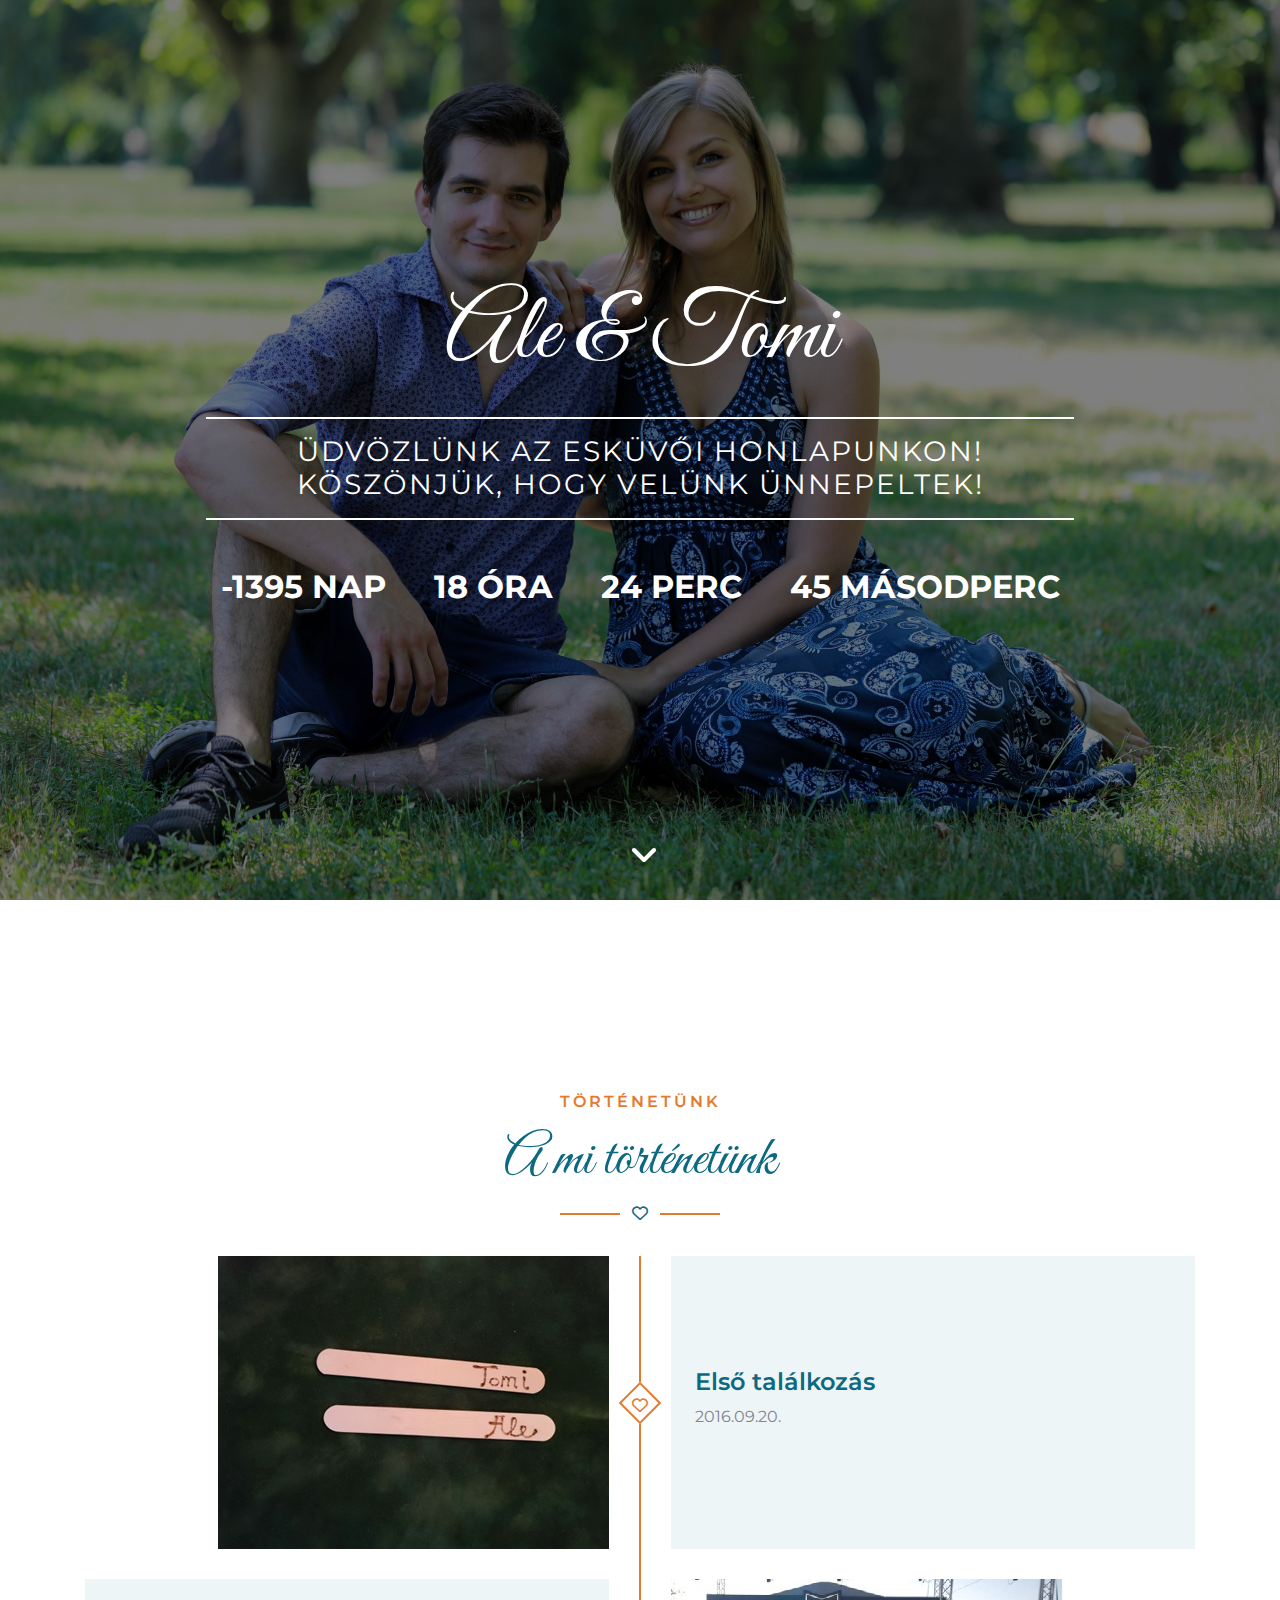
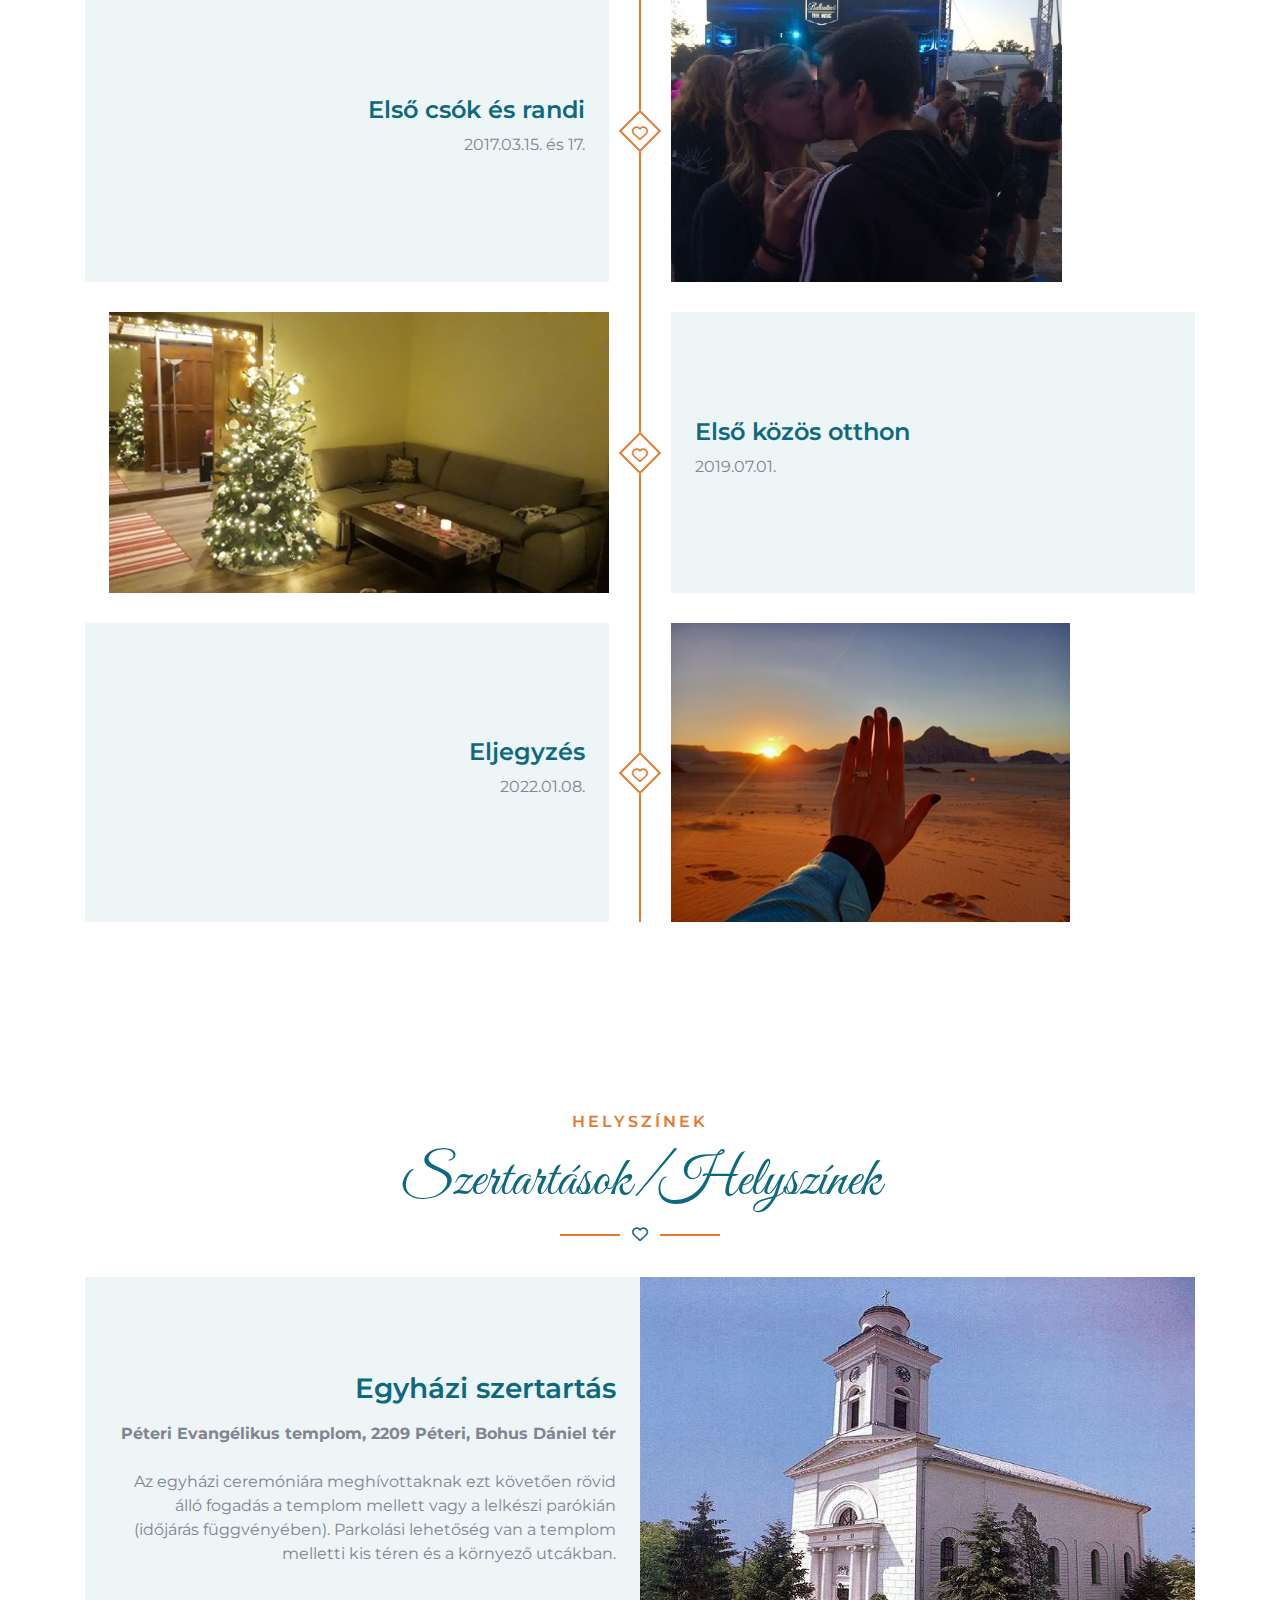
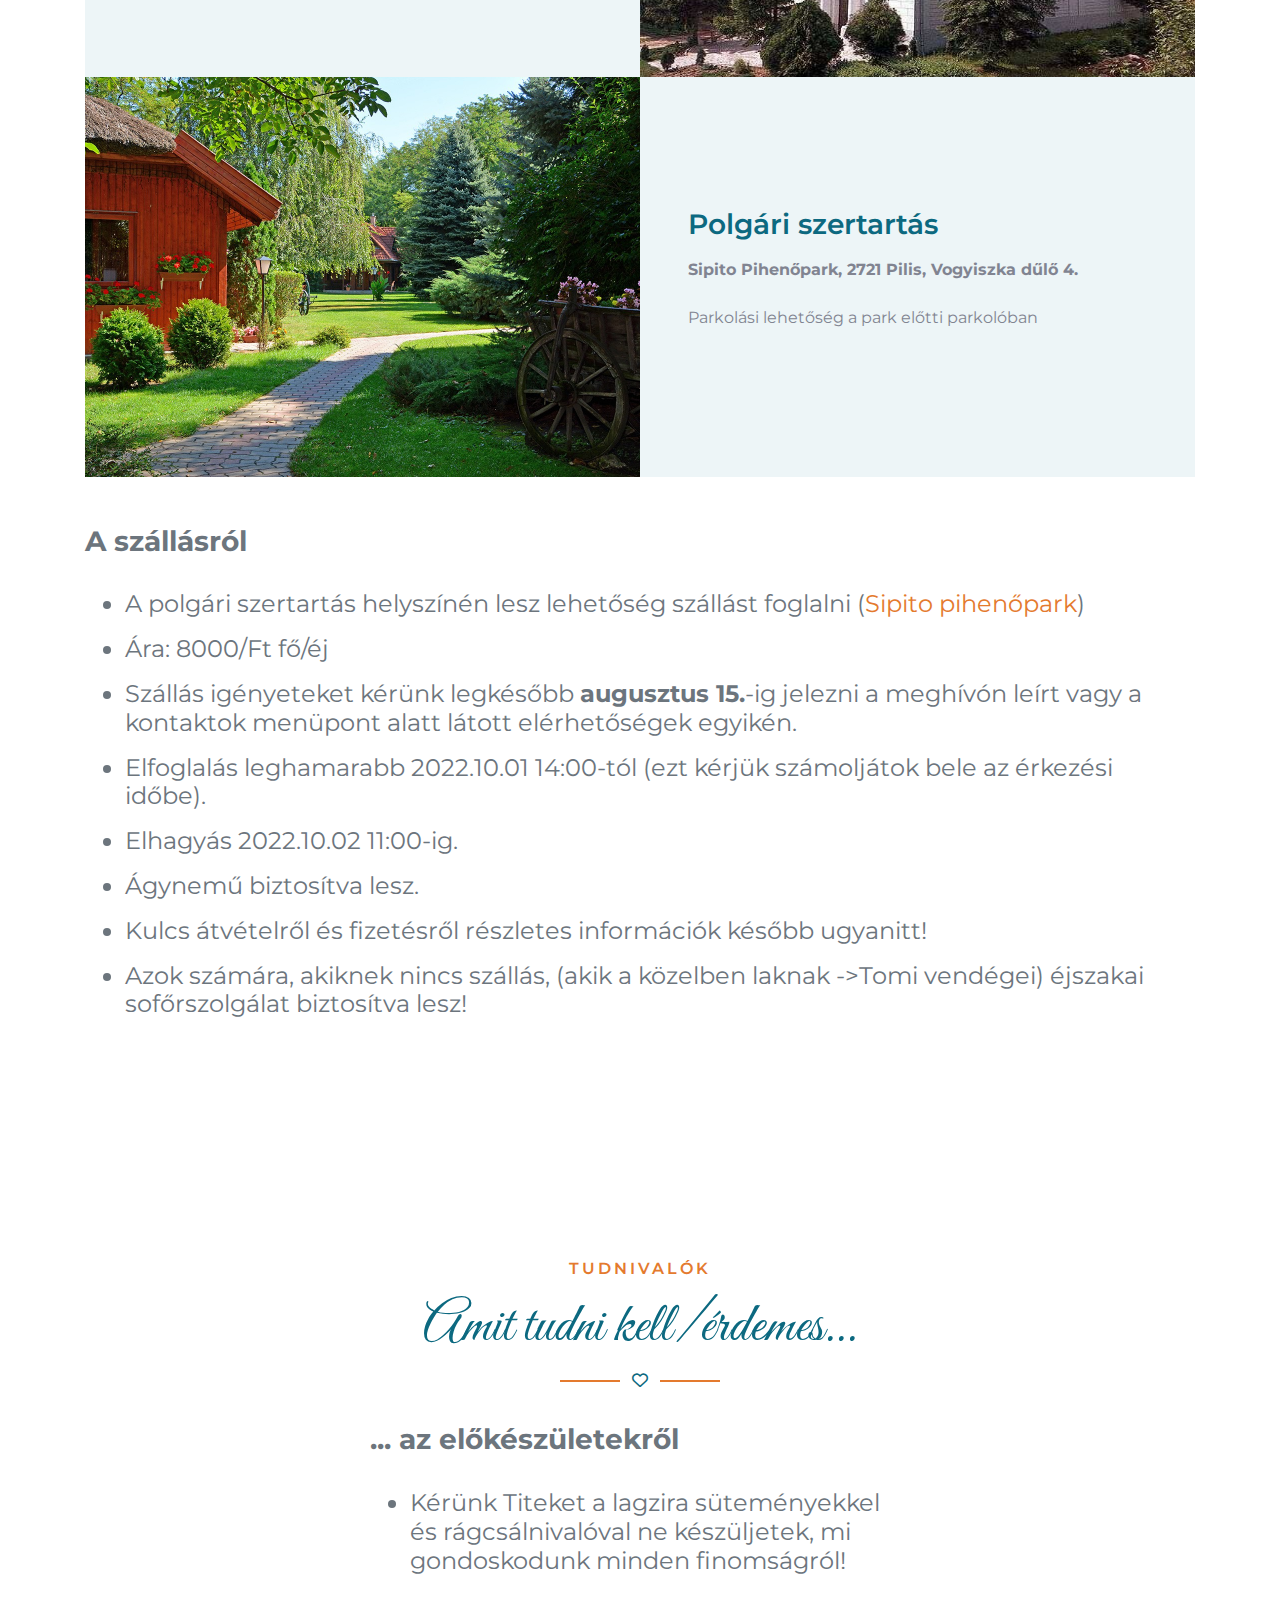
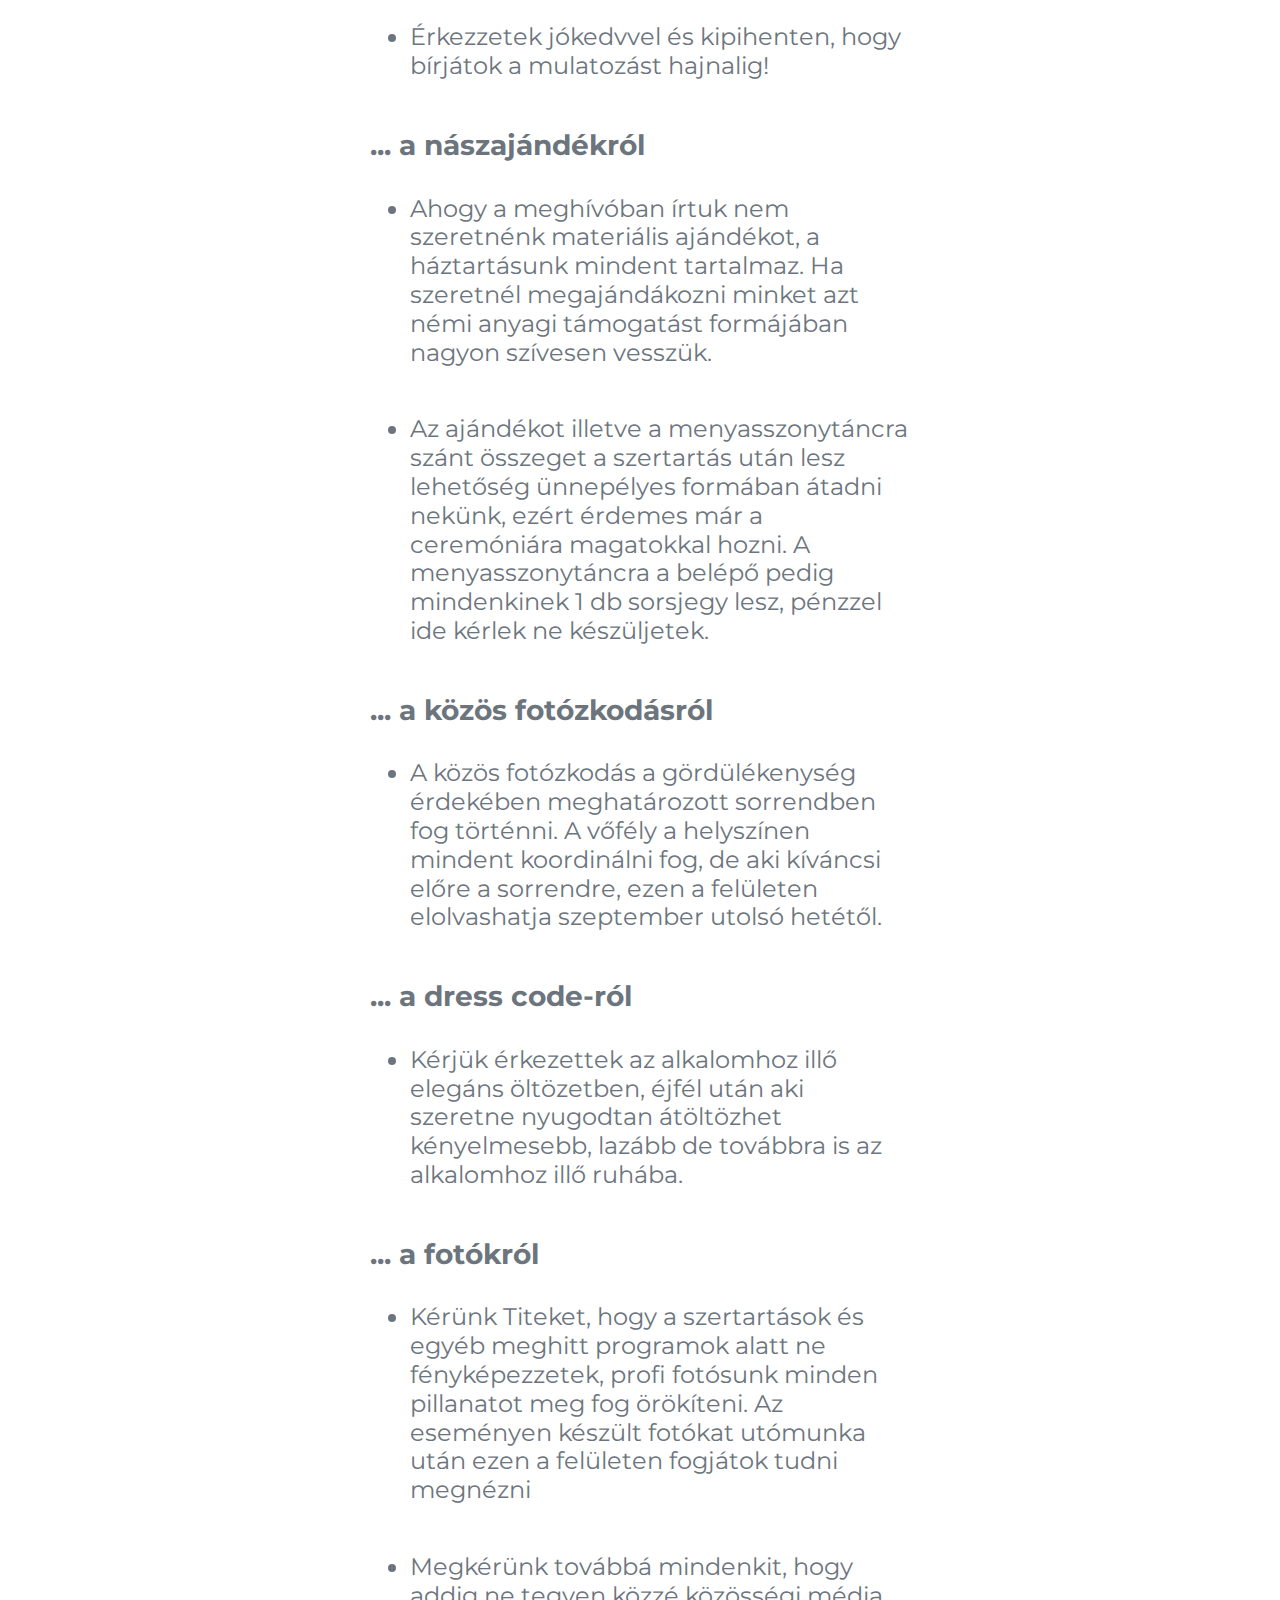
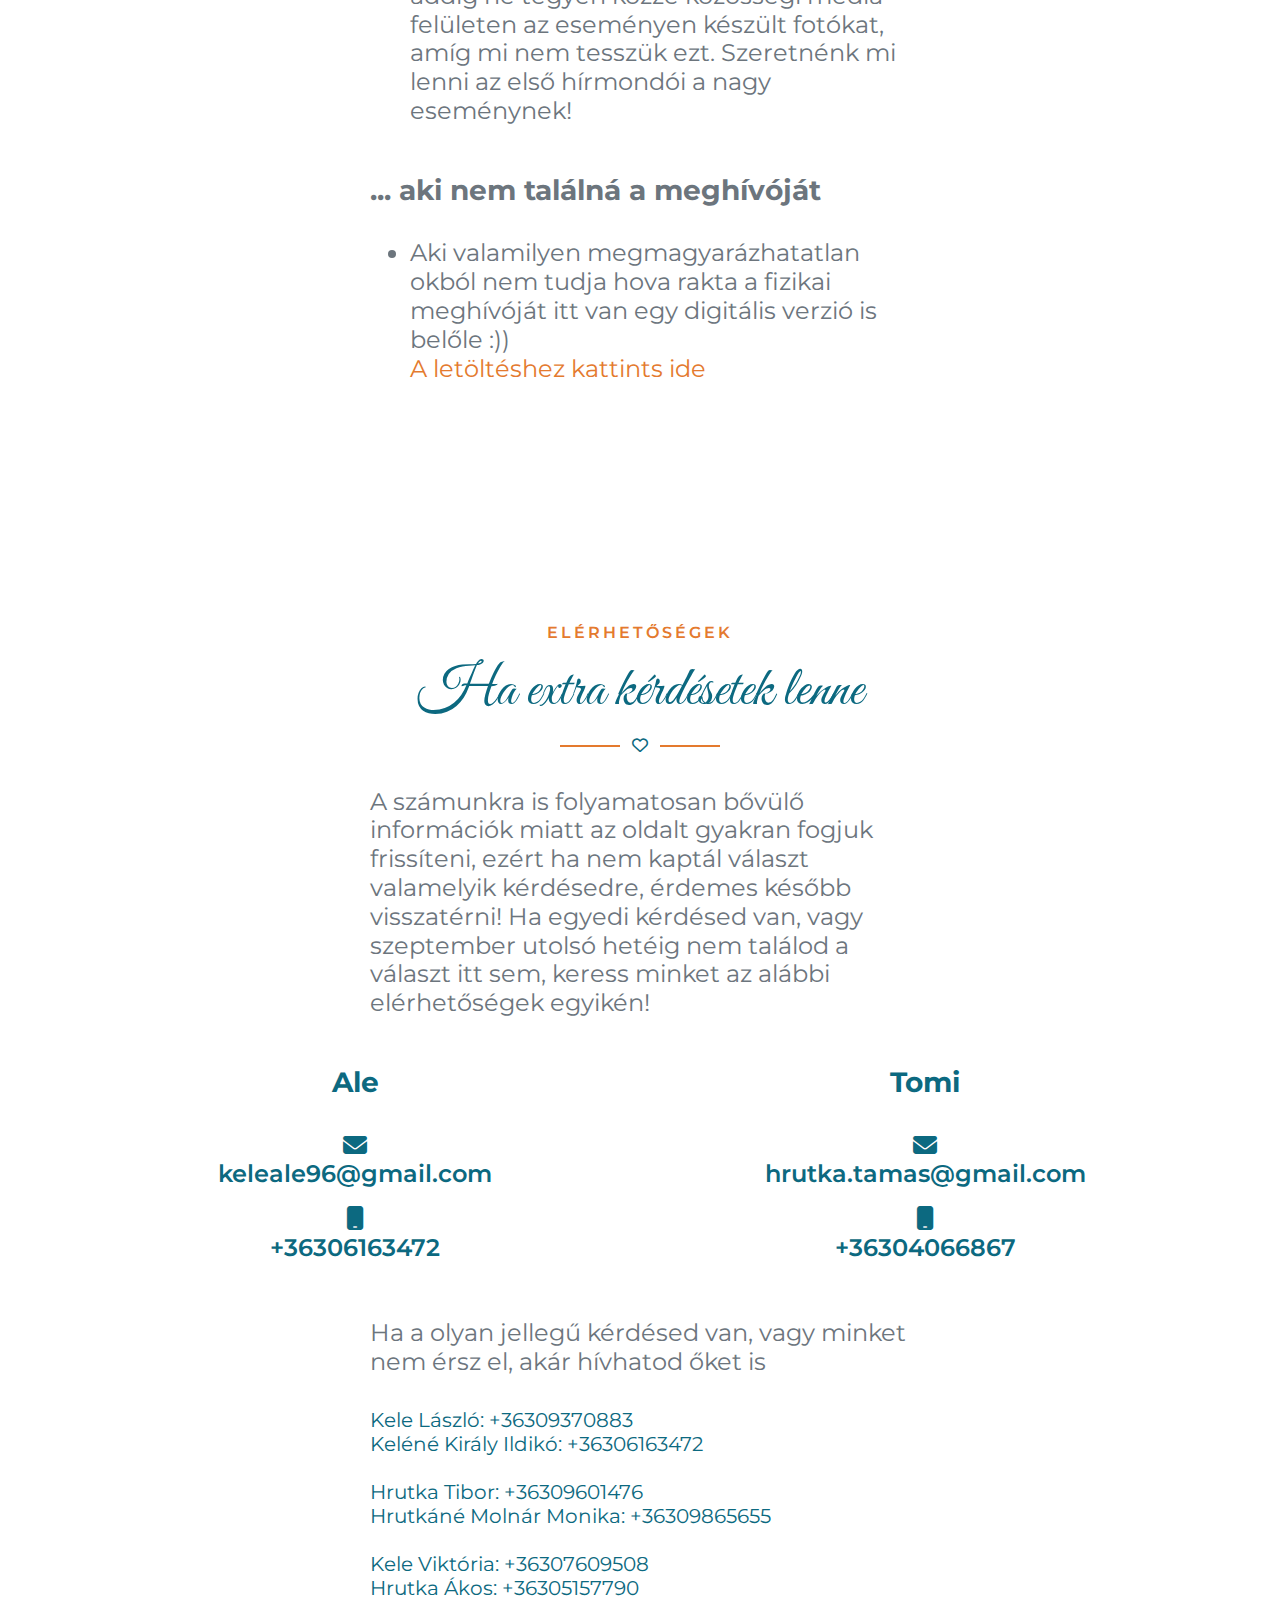
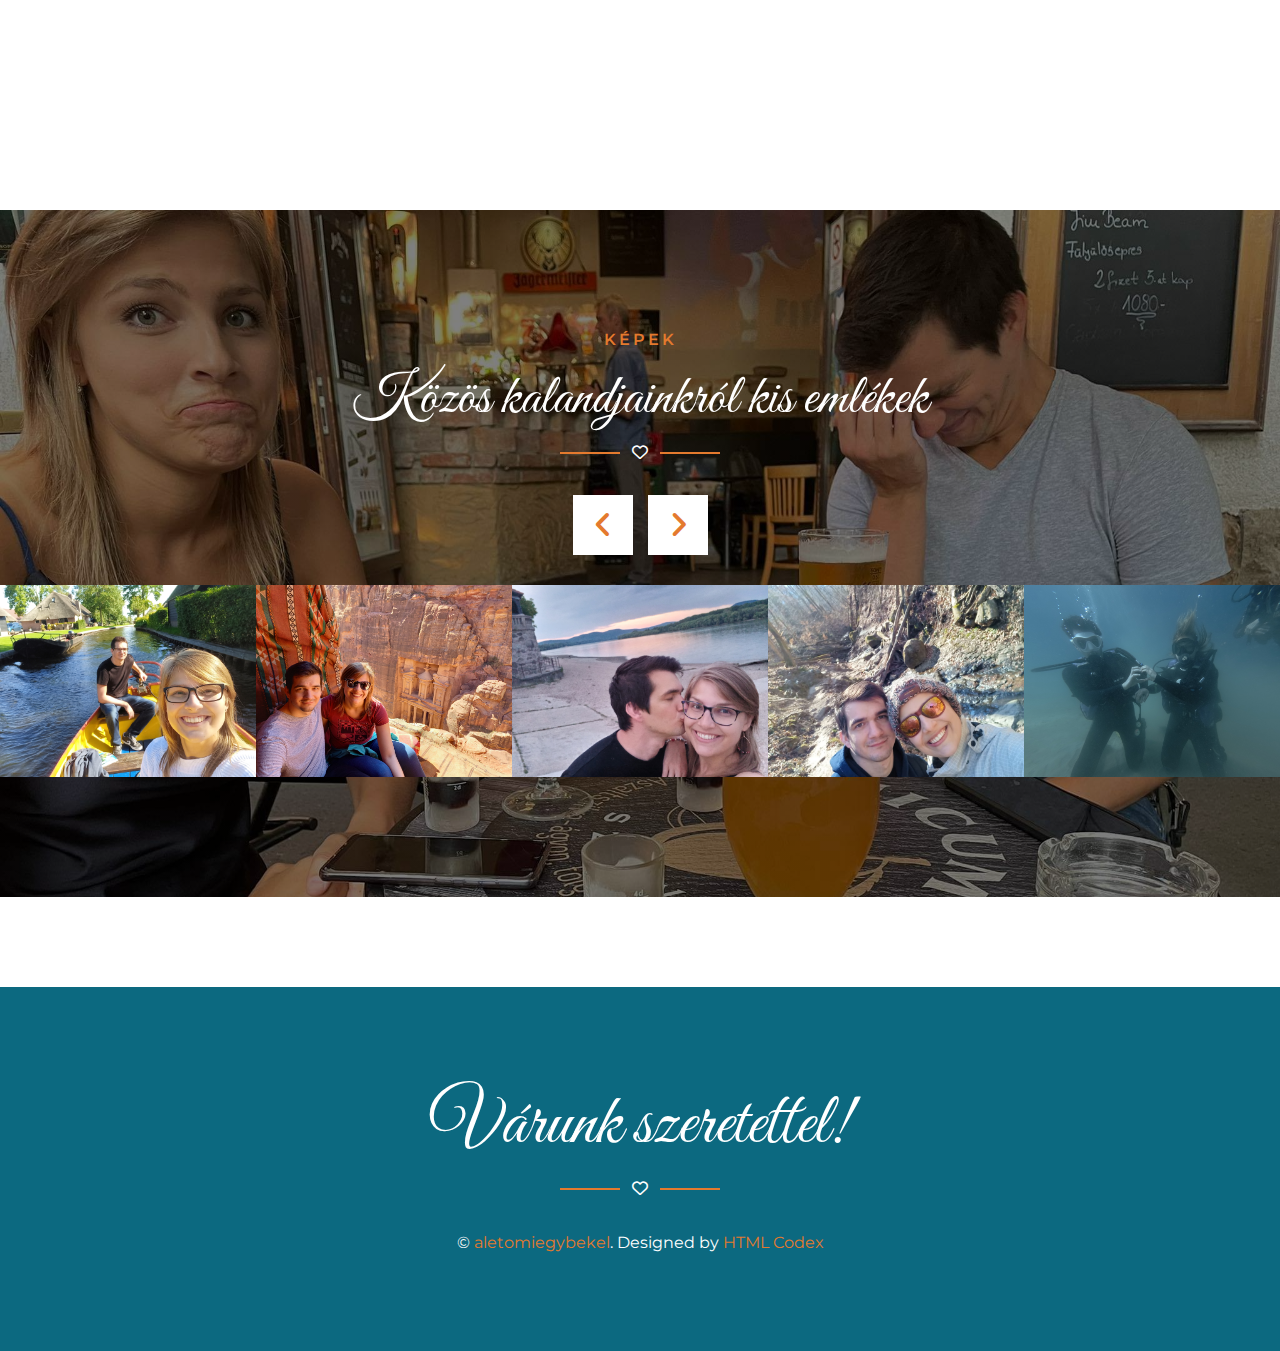
==== preview.html @ 2a46b35d "Move gallery to the end" ====
<!DOCTYPE html>
<html lang="en">

<head>
    <meta charset="utf-8">
    <title>Ale & Tomi egybekel</title>
    <meta content="width=device-width, initial-scale=1.0" name="viewport">
    <meta content="Free HTML Templates" name="keywords">
    <meta content="Free HTML Templates" name="description">

    <!-- Favicon -->
    <link href="img/favico.ico" type="image/x-icon" rel="icon">

    <!-- Google Web Fonts -->
    <link rel="preconnect" href="https://fonts.gstatic.com">
    <link href="https://fonts.googleapis.com/css2?family=Great+Vibes&family=Montserrat:wght@400;600&display=swap"
        rel="stylesheet">

    <!-- Font Awesome -->
    <link href="https://cdnjs.cloudflare.com/ajax/libs/font-awesome/6.1.2/css/all.min.css" rel="stylesheet">

    <!-- Libraries Stylesheet -->
    <link href="lib/owlcarousel/assets/owl.carousel.min.css" rel="stylesheet">
    <link href="lib/lightbox/css/lightbox.min.css" rel="stylesheet">

    <!-- Customized Bootstrap Stylesheet -->
    <link href="css/style.css" rel="stylesheet">
</head>

<body data-spy="scroll" data-target=".navbar" data-offset="51">
    <!-- Navbar Start -->
    <nav class="navbar fixed-top shadow-sm navbar-expand-lg bg-dark navbar-dark py-3 py-lg-0 px-lg-5">
        <a href="index.html" class="navbar-brand d-block d-lg-none">
            <h1 class="font-secondary text-white mb-n2">Ale <span class="text-primary">&</span> Tomi</h1>
        </a>
        <button type="button" class="navbar-toggler" data-toggle="collapse" data-target="#navbarCollapse">
            <span class="navbar-toggler-icon"></span>
        </button>
        <div class="collapse navbar-collapse justify-content-between" id="navbarCollapse">
            <div class="navbar-nav ml-auto py-0">
                <a href="#home" class="nav-item nav-link active">Főoldal</a>
                <a href="#story" class="nav-item nav-link">Történetünk</a>
                <a href="#places" class="nav-item nav-link">Helyszínek</a>
            </div>
            <a href="index.html" class="navbar-brand mx-5 d-none d-lg-block">
                <h1 class="font-secondary text-white mb-n2">Ale <span class="text-primary">&</span> Tomi</h1>
            </a>
            <div class="navbar-nav mr-auto py-0">
                <a href="#gallery" class="nav-item nav-link">Képeink</a>
                <a href="#infos" class="nav-item nav-link">Tudni érdemes</a>
                <a href="#contact" class="nav-item nav-link">Elérhetőségek</a>
            </div>
        </div>
    </nav>
    <!-- Navbar End -->


    <div class="container-fluid p-0 mb-5 pb-5" id="home">
        <div id="header-carousel" class="carousel slide carousel-fade" data-ride="carousel">
            <div class="carousel-inner">
                <div class="carousel-item position-relative active" style="height: 100vh; min-height: 400px;">
                    <img class="position-absolute w-100 h-100" src="img/carousel-1.jpg" style="object-fit: cover;">
                    <div class="carousel-caption d-flex flex-column align-items-center justify-content-center">
                        <div class="p-3" style="max-width: 900px;">
                            <h1 class="display-1 font-secondary text-white mt-n3 mb-md-4">Ale & Tomi</h1>
                            <div class="d-inline-block border-top border-bottom border-light py-3 px-4">
                                <h3 class="text-uppercase font-weight-normal text-white m-0"
                                    style="letter-spacing: 2px;">Üdvözlünk az esküvői honlapunkon! Köszönjük, hogy
                                    velünk ünnepeltek!</h3>
                            </div>
                            <div>
                                <h2 class="text-uppercase font-weight-bold text-white m-0 pt-5" id="timer"></h2>
                            </div>
                        </div>
                    </div>
                </div>
            </div>
        </div>
    </div>

    <!-- Story Start -->
    <div class="container-fluid py-5" id="story">
        <div class="container pt-5 pb-3">
            <div class="section-title position-relative text-center">
                <h6 class="text-uppercase text-primary mb-3" style="letter-spacing: 3px;">Történetünk</h6>
                <h1 class="font-secondary display-4">A mi történetünk</h1>
                <i class="far fa-heart text-dark"></i>
            </div>
            <div class="container timeline position-relative p-0">
                <div class="row">
                    <div class="col-md-6 text-center text-md-right">
                        <img class="img-fluid mr-md-3" src="img/story-1.jpg" alt="">
                    </div>
                    <div class="col-md-6 text-center text-md-left">
                        <div class="h-100 d-flex flex-column justify-content-center bg-secondary p-4 ml-md-3">
                            <h4 class="mb-2">Első találkozás</h4>
                            <p class="text-uppercase mb-2">2016.09.20.</p>
                        </div>
                    </div>
                </div>
                <div class="row">
                    <div class="col-md-6 text-center text-md-right">
                        <div class="h-100 d-flex flex-column justify-content-center bg-secondary p-4 mr-md-3">
                            <h4 class="mb-2">Első csók és randi</h4>
                            <p class="mb-2">2017.03.15. és 17.</p>
                        </div>
                    </div>
                    <div class="col-md-6 text-center text-md-left">
                        <img class="img-fluid ml-md-3" src="img/story-2.jpg" alt="">
                    </div>
                </div>
                <div class="row">
                    <div class="col-md-6 text-center text-md-right">
                        <img class="img-fluid mr-md-3" src="img/story-3.jpg" alt="">
                    </div>
                    <div class="col-md-6 text-center text-md-left">
                        <div class="h-100 d-flex flex-column justify-content-center bg-secondary p-4 ml-md-3">
                            <h4 class="mb-2">Első közös otthon</h4>
                            <p class="text-uppercase mb-2">2019.07.01.</p>
                        </div>
                    </div>
                </div>
                <div class="row">
                    <div class="col-md-6 text-center text-md-right">
                        <div class="h-100 d-flex flex-column justify-content-center bg-secondary p-4 mr-md-3">
                            <h4 class="mb-2">Eljegyzés</h4>
                            <p class="text-uppercase mb-2">2022.01.08.</p>
                        </div>
                    </div>
                    <div class="col-md-6 text-center text-md-left">
                        <img class="img-fluid ml-md-3" src="img/story-4.jpg" alt="">
                    </div>
                </div>
            </div>
        </div>
    </div>
    <!-- Story End -->

    <!-- Places Start -->
    <div class="container-fluid py-5" id="places">
        <div class="container py-5">
            <div class="section-title position-relative text-center">
                <h6 class="text-uppercase text-primary mb-3" style="letter-spacing: 3px;">Helyszínek</h6>
                <h1 class="font-secondary display-4">Szertartások/Helyszínek</h1>
                <i class="far fa-heart text-dark"></i>
            </div>
            <div class="row m-0 mb-4 mb-md-0 pb-2 pb-md-0">
                <div class="col-md-6 p-0 text-center text-md-right">
                    <div class="h-100 d-flex flex-column justify-content-center bg-secondary p-4">
                        <h3 class="mb-3">Egyházi szertartás</h3>
                        <p><span class="font-weight-bold left">Péteri Evangélikus templom, 2209 Péteri, Bohus Dániel
                                tér</span> <br><br>
                            Az egyházi ceremóniára meghívottaknak ezt követően rövid álló fogadás a templom mellett vagy
                            a lelkészi parókián (időjárás függvényében).
                            Parkolási lehetőség van a templom melletti kis téren és a környező utcákban.
                        </p>
                        <div class="position-relative"></div>
                    </div>
                </div>
                <div class="col-md-6 p-0" style="min-height: 400px;">
                    <img class="position-absolute w-100 h-100" src="img/about-1.jpg" style="">
                </div>
            </div>
            <div class="row m-0">
                <div class="col-md-6 p-0" style="min-height: 400px;">
                    <img class="position-absolute w-100 h-100" src="img/about-2.jpg" style="object-fit: cover;">
                </div>
                <div class="col-md-6 p-0 text-center text-md-left">
                    <div class="h-100 d-flex flex-column justify-content-center bg-secondary p-5">
                        <h3 class="mb-3">Polgári szertartás</h3>
                        <p><span class="font-weight-bold left">Sipito Pihenőpark, 2721 Pilis, Vogyiszka dűlő 4.</span>
                            <br><br>
                            Parkolási lehetőség a park előtti parkolóban
                        </p>
                        <div class="position-relative"></div>
                    </div>
                </div>
            </div>
            <div class="row mt-5">
                <div class="col-md-12 text-left">
                    <h3 class="font-weight-bold text-muted mb-3 pb-3">A szállásról</h3>
                    <h4 class="font-weight-normal text-muted mb-3 pb-3">
                        <ul>
                            <li class="mb-3">A polgári szertartás helyszínén lesz lehetőség szállást foglalni
                                (<a href="https://sipito.hu/" target="_blank">Sipito pihenőpark</a>)</li>
                            <li class="mb-3">Ára: 8000/Ft fő/éj</li>
                            <li class="mb-3">Szállás igényeteket kérünk legkésőbb <b>augusztus 15.</b>-ig jelezni a
                                meghívón
                                leírt vagy a kontaktok menüpont alatt látott elérhetőségek egyikén.</li>
                            <li class="mb-3">Elfoglalás leghamarabb 2022.10.01 14:00-tól (ezt kérjük számoljátok bele az
                                érkezési időbe).
                            </li>
                            <li class="mb-3">Elhagyás 2022.10.02 11:00-ig. </li>
                            <li class="mb-3">Ágynemű biztosítva lesz. </li>
                            <li class="mb-3">Kulcs átvételről és fizetésről részletes információk később ugyanitt!</li>
                            <li class="mb-3">Azok számára, akiknek nincs szállás, (akik a közelben laknak ->Tomi
                                vendégei) éjszakai sofőrszolgálat biztosítva lesz! </li>
                        </ul>
                    </h4>
                </div>
            </div>
        </div>
    </div>
    <!-- Places End -->


    <!-- Infos Start -->
    <div class="container-fluid py-5" id="infos">
        <div class="container py-5">
            <div class="section-title position-relative text-center">
                <h6 class="text-uppercase text-primary mb-3" style="letter-spacing: 3px;">Tudnivalók</h6>
                <h1 class="font-secondary display-4">Amit tudni kell/érdemes...</h1>
                <i class="far fa-heart text-dark"></i>
            </div>
            <div class="row justify-content-center">
                <div class="col-md-6 text-left">
                    <h3 class="font-weight-bold text-muted mb-3 pb-3">... az előkészületekről</h3>
                    <h4 class="font-weight-normal text-muted mb-3 pb-3">
                        <ul>
                            <li class="mb-5">Kérünk Titeket a lagzira süteményekkel és rágcsálnivalóval ne készüljetek,
                                mi
                                gondoskodunk
                                minden finomságról!</li>
                            <li>Érkezzetek jókedvvel és kipihenten, hogy bírjátok a mulatozást hajnalig!</li>
                        </ul>
                    </h4>
                </div>
            </div>
            <div class="row justify-content-center">
                <div class="col-md-6 text-left">
                    <h3 class="font-weight-bold text-muted mb-3 pb-3">... a nászajándékról</h3>
                    <h4 class="font-weight-normal text-muted mb-3 pb-3">
                        <ul>
                            <li class="mb-5">Ahogy a meghívóban írtuk nem szeretnénk materiális ajándékot, a
                                háztartásunk mindent tartalmaz. Ha szeretnél megajándákozni minket azt némi anyagi
                                támogatást formájában nagyon szívesen vesszük.</li>
                            <li>Az ajándékot illetve a menyasszonytáncra szánt összeget a szertartás után lesz lehetőség
                                ünnepélyes formában átadni nekünk, ezért érdemes már a ceremóniára magatokkal hozni.
                                A menyasszonytáncra a belépő pedig mindenkinek 1 db sorsjegy lesz, pénzzel ide kérlek ne
                                készüljetek.
                            </li>
                        </ul>
                    </h4>
                </div>
            </div>
            <div class="row justify-content-center">
                <div class="col-md-6 text-left">
                    <h3 class="font-weight-bold text-muted mb-3 pb-3">... a közös fotózkodásról</h3>
                    <h4 class="font-weight-normal text-muted mb-3 pb-3">
                        <ul>
                            <li>A közös fotózkodás a gördülékenység érdekében meghatározott sorrendben fog történni. A
                                vőfély a helyszínen mindent koordinálni fog, de aki kíváncsi előre a sorrendre, ezen a
                                felületen elolvashatja szeptember utolsó hetétől.</li>
                        </ul>
                    </h4>
                </div>
            </div>
            <div class="row justify-content-center">
                <div class="col-md-6 text-left">
                    <h3 class="font-weight-bold text-muted mb-3 pb-3">... a dress code-ról</h3>
                    <h4 class="font-weight-normal text-muted mb-3 pb-3">
                        <ul>
                            <li>Kérjük érkezettek az alkalomhoz illő elegáns öltözetben, éjfél után aki szeretne
                                nyugodtan átöltözhet kényelmesebb, lazább de továbbra is az alkalomhoz illő ruhába.
                            </li>
                        </ul>
                    </h4>
                </div>
            </div>
            <div class="row justify-content-center">
                <div class="col-md-6 text-left">
                    <h3 class="font-weight-bold text-muted mb-3 pb-3">... a fotókról</h3>
                    <h4 class="font-weight-normal text-muted mb-3 pb-3">
                        <ul>
                            <li class="mb-5">Kérünk Titeket, hogy a szertartások és egyéb meghitt programok alatt ne
                                fényképezzetek, profi fotósunk minden pillanatot meg fog örökíteni. Az eseményen készült
                                fotókat utómunka után ezen a felületen fogjátok tudni megnézni</li>
                            <li>Megkérünk továbbá mindenkit, hogy addig ne tegyen közzé közösségi média felületen az
                                eseményen készült fotókat, amíg mi nem tesszük ezt. Szeretnénk mi lenni az első
                                hírmondói a nagy eseménynek!</li>
                        </ul>
                    </h4>
                </div>
            </div>
            <div class="row justify-content-center">
                <div class="col-md-6 text-left">
                    <h3 class="font-weight-bold text-muted mb-3 pb-3">... aki nem találná a meghívóját</h3>
                    <h4 class="font-weight-normal text-muted mb-3 pb-3">
                        <ul>
                            <li>Aki valamilyen megmagyarázhatatlan okból nem tudja hova rakta a fizikai meghívóját itt
                                van egy digitális verzió is belőle :))
                                <br>
                                <a targer="_blank" href="./Meghivo.pdf">A letöltéshez kattints ide</a>
                            </li>
                        </ul>
                    </h4>
                </div>
            </div>
        </div>
    </div>
    <!-- Infos End -->

    <div class="container-fluid py-5" id="contact">
        <div class="container py-5">
            <div class="section-title position-relative text-center">
                <h6 class="text-uppercase text-primary mb-3" style="letter-spacing: 3px;">Elérhetőségek</h6>
                <h1 class="font-secondary display-4">Ha extra kérdésetek lenne</h1>
                <i class="far fa-heart text-dark"></i>
            </div>
            <div class="row justify-content-center">
                <div class="col-md-6 text-left">
                    <h4 class="font-weight-normal text-muted mb-3 pb-3">
                        A számunkra is folyamatosan bővülő információk miatt az oldalt gyakran fogjuk frissíteni, ezért
                        ha nem kaptál választ valamelyik kérdésedre, érdemes később visszatérni!
                        Ha egyedi kérdésed van, vagy szeptember utolsó hetéig nem találod a választ itt sem, keress
                        minket az alábbi elérhetőségek egyikén!
                    </h4>
                </div>
            </div>
            <div class="row justify-content-center mt-3 mb-3">
                <div class="col-md-6 text-center">
                    <h3 class="font-weight-bold mb-3 pb-3">Ale</h3>
                    <h4>
                        <div class="mb-3"><i class="fa-solid fa-envelope"></i><br> keleale96@gmail.com </div>
                        <i class="fa-solid fa-mobile"></i><br> +36306163472
                    </h4>
                </div>
                <div class="col-md-6 text-center">
                    <h3 class="font-weight-bold mb-3 pb-3">Tomi</h3>
                    <h4>
                        <div class="mb-3"><i class="fa-solid fa-envelope"></i><br> hrutka.tamas@gmail.com </div>
                        <i class="fa-solid fa-mobile"></i><br> +36304066867
                    </h4>
                </div>
            </div>
            <div class="row justify-content-center mt-5">
                <div class="col-md-6 text-left">
                    <h4 class="font-weight-normal text-muted mb-3 pb-3">
                        Ha a olyan jellegű kérdésed van, vagy minket nem érsz el, akár hívhatod őket is
                    </h4>
                    <h5 class="font-weight-normal mb-4">
                        Kele László: +36309370883 <br>
                        Keléné Király Ildikó: +36306163472
                    </h5>
                    <h5 class="font-weight-normal mb-4">
                        Hrutka Tibor: +36309601476 <br>
                        Hrutkáné Molnár Monika: +36309865655
                    </h5>
                    <h5 class="font-weight-normal mb-4">
                        Kele Viktória: +36307609508 <br>
                        Hrutka Ákos: +36305157790
                    </h5>
                </div>
            </div>
        </div>
    </div>

    <!-- Gallery Start -->
    <div class="container-fluid bg-gallery" id="gallery" style="padding: 120px 0; margin: 90px 0;">
        <div class="section-title position-relative text-center" style="margin-bottom: 120px;">
            <h6 class="text-uppercase text-primary mb-3" style="letter-spacing: 3px;">Képek</h6>
            <h1 class="font-secondary display-4 text-white">Közös kalandjainkról kis emlékek</h1>
            <i class="far fa-heart text-white"></i>
        </div>
        <div class="owl-carousel gallery-carousel">
            <div class="gallery-item">
                <img class="img-fluid w-100" src="img/gallery-1.jpg" alt="">
                <a href="img/gallery-1.jpg" data-lightbox="gallery">
                    <i class="fa fa-2x fa-plus text-white"></i>
                </a>
            </div>
            <div class="gallery-item">
                <img class="img-fluid w-100" src="img/gallery-2.jpg" alt="">
                <a href="img/gallery-2.jpg" data-lightbox="gallery">
                    <i class="fa fa-2x fa-plus text-white"></i>
                </a>
            </div>
            <div class="gallery-item">
                <img class="img-fluid" src="img/gallery-3.jpg" alt="">
                <a href="img/gallery-3.jpg" data-lightbox="gallery">
                    <i class="fa fa-2x fa-plus text-white"></i>
                </a>
            </div>
            <div class="gallery-item">
                <img class="img-fluid w-100" src="img/gallery-4.jpg" alt="">
                <a href="img/gallery-4.jpg" data-lightbox="gallery">
                    <i class="fa fa-2x fa-plus text-white"></i>
                </a>
            </div>
            <div class="gallery-item">
                <img class="img-fluid w-100" src="img/gallery-5.jpg" alt="">
                <a href="img/gallery-5.jpg" data-lightbox="gallery">
                    <i class="fa fa-2x fa-plus text-white"></i>
                </a>
            </div>
            <div class="gallery-item">
                <img class="img-fluid w-100" src="img/gallery-6.jpg" alt="">
                <a href="img/gallery-6.jpg" data-lightbox="gallery">
                    <i class="fa fa-2x fa-plus text-white"></i>
                </a>
            </div>
            <div class="gallery-item">
                <img class="img-fluid w-100" src="img/gallery-7.jpg" alt="">
                <a href="img/gallery-7.jpg" data-lightbox="gallery">
                    <i class="fa fa-2x fa-plus text-white"></i>
                </a>
            </div>
        </div>
    </div>
    <!-- Gallery End -->

    <!-- Footer Start -->
    <div class="container-fluid bg-dark text-white py-5" id="footer" style="margin-top: 90px;">
        <div class="container text-center py-5">
            <div class="section-title position-relative text-center">
                <h1 class="font-secondary display-3 text-white">Várunk szeretettel!</h1>
                <i class="far fa-heart text-white"></i>
            </div>
            <p class="m-0">&copy; <a class="text-primary" href="#">aletomiegybekel</a>. Designed by <a
                    class="text-primary" href="https://htmlcodex.com">HTML Codex</a>
            </p>
        </div>
    </div>
    <!-- Footer End -->


    <!-- Scroll to Bottom -->
    <i class="fa fa-2x fa-angle-down text-white scroll-to-bottom"></i>

    <!-- Back to Top -->
    <a href="#" class="btn btn-lg btn-outline-primary btn-lg-square back-to-top"><i
            class="fa fa-angle-double-up"></i></a>



    <!-- JavaScript Libraries -->
    <script src="https://code.jquery.com/jquery-3.4.1.min.js"></script>
    <script src="https://stackpath.bootstrapcdn.com/bootstrap/4.4.1/js/bootstrap.bundle.min.js"></script>
    <script src="lib/easing/easing.min.js"></script>
    <script src="lib/waypoints/waypoints.min.js"></script>
    <script src="lib/owlcarousel/owl.carousel.min.js"></script>
    <script src="lib/isotope/isotope.pkgd.min.js"></script>
    <script src="lib/lightbox/js/lightbox.min.js"></script>

    <!-- Template Javascript -->
    <script src="js/main.js"></script>
</body>

</html>
---- css/style.css ----
@charset "UTF-8";
/******* Bootstrap Theming ********/ /*!
 * Bootstrap v4.5.3 (https://getbootstrap.com/)
 * Copyright 2011-2020 The Bootstrap Authors
 * Copyright 2011-2020 Twitter, Inc.
 * Licensed under MIT (https://github.com/twbs/bootstrap/blob/main/LICENSE)
 */
:root {
  --blue: #007bff;
  --indigo: #6610f2;
  --purple: #6f42c1;
  --pink: #e83e8c;
  --red: #dc3545;
  --orange: #fd7e14;
  --yellow: #ffc107;
  --green: #28a745;
  --teal: #20c997;
  --cyan: #17a2b8;
  --white: #fff;
  --gray: #6c757d;
  --gray-dark: #343a40;
  --primary: #E47A2E;
  --secondary: #EDF5F7;
  --success: #28a745;
  --info: #17a2b8;
  --warning: #ffc107;
  --danger: #dc3545;
  --light: #FFFFFF;
  --dark: #0c6980;
  --breakpoint-xs: 0;
  --breakpoint-sm: 576px;
  --breakpoint-md: 768px;
  --breakpoint-lg: 992px;
  --breakpoint-xl: 1200px;
  --font-family-sans-serif: "Montserrat", sans-serif;
  --font-family-monospace: SFMono-Regular, Menlo, Monaco, Consolas, "Liberation Mono", "Courier New", monospace;
}

*,
*::before,
*::after {
  box-sizing: border-box;
}

html {
  font-family: sans-serif;
  line-height: 1.15;
  -webkit-text-size-adjust: 100%;
  -webkit-tap-highlight-color: rgba(0, 0, 0, 0);
}

article, aside, figcaption, figure, footer, header, hgroup, main, nav, section {
  display: block;
}

body {
  margin: 0;
  font-family: "Montserrat", sans-serif;
  font-size: 1rem;
  font-weight: 400;
  line-height: 1.5;
  color: #818491;
  text-align: left;
  background-color: #FFFFFF;
}

[tabindex="-1"]:focus:not(:focus-visible) {
  outline: 0 !important;
}

hr {
  box-sizing: content-box;
  height: 0;
  overflow: visible;
}

h1, h2, h3, h4, h5, h6 {
  margin-top: 0;
  margin-bottom: 0.5rem;
}

p {
  margin-top: 0;
  margin-bottom: 1rem;
}

abbr[title],
abbr[data-original-title] {
  text-decoration: underline;
  text-decoration: underline dotted;
  cursor: help;
  border-bottom: 0;
  text-decoration-skip-ink: none;
}

address {
  margin-bottom: 1rem;
  font-style: normal;
  line-height: inherit;
}

ol,
ul,
dl {
  margin-top: 0;
  margin-bottom: 1rem;
}

ol ol,
ul ul,
ol ul,
ul ol {
  margin-bottom: 0;
}

dt {
  font-weight: 700;
}

dd {
  margin-bottom: 0.5rem;
  margin-left: 0;
}

blockquote {
  margin: 0 0 1rem;
}

b,
strong {
  font-weight: bolder;
}

small {
  font-size: 80%;
}

sub,
sup {
  position: relative;
  font-size: 75%;
  line-height: 0;
  vertical-align: baseline;
}

sub {
  bottom: -0.25em;
}

sup {
  top: -0.5em;
}

a {
  color: #E47A2E;
  text-decoration: none;
  background-color: transparent;
}
a:hover {
  color: #af5617;
  text-decoration: underline;
}

a:not([href]):not([class]) {
  color: inherit;
  text-decoration: none;
}
a:not([href]):not([class]):hover {
  color: inherit;
  text-decoration: none;
}

pre,
code,
kbd,
samp {
  font-family: SFMono-Regular, Menlo, Monaco, Consolas, "Liberation Mono", "Courier New", monospace;
  font-size: 1em;
}

pre {
  margin-top: 0;
  margin-bottom: 1rem;
  overflow: auto;
  -ms-overflow-style: scrollbar;
}

figure {
  margin: 0 0 1rem;
}

img {
  vertical-align: middle;
  border-style: none;
}

svg {
  overflow: hidden;
  vertical-align: middle;
}

table {
  border-collapse: collapse;
}

caption {
  padding-top: 0.75rem;
  padding-bottom: 0.75rem;
  color: #6c757d;
  text-align: left;
  caption-side: bottom;
}

th {
  text-align: inherit;
  text-align: -webkit-match-parent;
}

label {
  display: inline-block;
  margin-bottom: 0.5rem;
}

button {
  border-radius: 0;
}

button:focus {
  outline: 1px dotted;
  outline: 5px auto -webkit-focus-ring-color;
}

input,
button,
select,
optgroup,
textarea {
  margin: 0;
  font-family: inherit;
  font-size: inherit;
  line-height: inherit;
}

button,
input {
  overflow: visible;
}

button,
select {
  text-transform: none;
}

[role=button] {
  cursor: pointer;
}

select {
  word-wrap: normal;
}

button,
[type=button],
[type=reset],
[type=submit] {
  -webkit-appearance: button;
}

button:not(:disabled),
[type=button]:not(:disabled),
[type=reset]:not(:disabled),
[type=submit]:not(:disabled) {
  cursor: pointer;
}

button::-moz-focus-inner,
[type=button]::-moz-focus-inner,
[type=reset]::-moz-focus-inner,
[type=submit]::-moz-focus-inner {
  padding: 0;
  border-style: none;
}

input[type=radio],
input[type=checkbox] {
  box-sizing: border-box;
  padding: 0;
}

textarea {
  overflow: auto;
  resize: vertical;
}

fieldset {
  min-width: 0;
  padding: 0;
  margin: 0;
  border: 0;
}

legend {
  display: block;
  width: 100%;
  max-width: 100%;
  padding: 0;
  margin-bottom: 0.5rem;
  font-size: 1.5rem;
  line-height: inherit;
  color: inherit;
  white-space: normal;
}
@media (max-width: 1200px) {
  legend {
    font-size: calc(1.275rem + 0.3vw);
  }
}

progress {
  vertical-align: baseline;
}

[type=number]::-webkit-inner-spin-button,
[type=number]::-webkit-outer-spin-button {
  height: auto;
}

[type=search] {
  outline-offset: -2px;
  -webkit-appearance: none;
}

[type=search]::-webkit-search-decoration {
  -webkit-appearance: none;
}

::-webkit-file-upload-button {
  font: inherit;
  -webkit-appearance: button;
}

output {
  display: inline-block;
}

summary {
  display: list-item;
  cursor: pointer;
}

template {
  display: none;
}

[hidden] {
  display: none !important;
}

h1, h2, h3, h4, h5, h6,
.h1, .h2, .h3, .h4, .h5, .h6 {
  margin-bottom: 0.5rem;
  font-weight: 600;
  line-height: 1.2;
  color: #0c6980;
}

h1, .h1 {
  font-size: 2.5rem;
}
@media (max-width: 1200px) {
  h1, .h1 {
    font-size: calc(1.375rem + 1.5vw);
  }
}

h2, .h2 {
  font-size: 2rem;
}
@media (max-width: 1200px) {
  h2, .h2 {
    font-size: calc(1.325rem + 0.9vw);
  }
}

h3, .h3 {
  font-size: 1.75rem;
}
@media (max-width: 1200px) {
  h3, .h3 {
    font-size: calc(1.3rem + 0.6vw);
  }
}

h4, .h4 {
  font-size: 1.5rem;
}
@media (max-width: 1200px) {
  h4, .h4 {
    font-size: calc(1.275rem + 0.3vw);
  }
}

h5, .h5 {
  font-size: 1.25rem;
}

h6, .h6 {
  font-size: 1rem;
}

.lead {
  font-size: 1.25rem;
  font-weight: 300;
}

.display-1 {
  font-size: 6rem;
  font-weight: 300;
  line-height: 1.2;
}
@media (max-width: 1200px) {
  .display-1 {
    font-size: calc(1.725rem + 5.7vw);
  }
}

.display-2 {
  font-size: 5.5rem;
  font-weight: 300;
  line-height: 1.2;
}
@media (max-width: 1200px) {
  .display-2 {
    font-size: calc(1.675rem + 5.1vw);
  }
}

.display-3 {
  font-size: 4.5rem;
  font-weight: 300;
  line-height: 1.2;
}
@media (max-width: 1200px) {
  .display-3 {
    font-size: calc(1.575rem + 3.9vw);
  }
}

.display-4 {
  font-size: 3.5rem;
  font-weight: 300;
  line-height: 1.2;
}
@media (max-width: 1200px) {
  .display-4 {
    font-size: calc(1.475rem + 2.7vw);
  }
}

hr {
  margin-top: 1rem;
  margin-bottom: 1rem;
  border: 0;
  border-top: 2px solid rgba(0, 0, 0, 0.1);
}

small,
.small {
  font-size: 80%;
  font-weight: 400;
}

mark,
.mark {
  padding: 0.2em;
  background-color: #fcf8e3;
}

.list-unstyled {
  padding-left: 0;
  list-style: none;
}

.list-inline {
  padding-left: 0;
  list-style: none;
}

.list-inline-item {
  display: inline-block;
}
.list-inline-item:not(:last-child) {
  margin-right: 0.5rem;
}

.initialism {
  font-size: 90%;
  text-transform: uppercase;
}

.blockquote {
  margin-bottom: 1rem;
  font-size: 1.25rem;
}

.blockquote-footer {
  display: block;
  font-size: 80%;
  color: #6c757d;
}
.blockquote-footer::before {
  content: "— ";
}

.img-fluid {
  max-width: 100%;
  height: auto;
}

.img-thumbnail {
  padding: 0.25rem;
  background-color: #FFFFFF;
  border: 2px solid #dee2e6;
  max-width: 100%;
  height: auto;
}

.figure {
  display: inline-block;
}

.figure-img {
  margin-bottom: 0.5rem;
  line-height: 1;
}

.figure-caption {
  font-size: 90%;
  color: #6c757d;
}

code {
  font-size: 87.5%;
  color: #e83e8c;
  word-wrap: break-word;
}
a > code {
  color: inherit;
}

kbd {
  padding: 0.2rem 0.4rem;
  font-size: 87.5%;
  color: #fff;
  background-color: #212529;
}
kbd kbd {
  padding: 0;
  font-size: 100%;
  font-weight: 700;
}

pre {
  display: block;
  font-size: 87.5%;
  color: #212529;
}
pre code {
  font-size: inherit;
  color: inherit;
  word-break: normal;
}

.pre-scrollable {
  max-height: 340px;
  overflow-y: scroll;
}

.container,
.container-fluid,
.container-xl,
.container-lg,
.container-md,
.container-sm {
  width: 100%;
  padding-right: 15px;
  padding-left: 15px;
  margin-right: auto;
  margin-left: auto;
}

@media (min-width: 576px) {
  .container-sm, .container {
    max-width: 540px;
  }
}
@media (min-width: 768px) {
  .container-md, .container-sm, .container {
    max-width: 720px;
  }
}
@media (min-width: 992px) {
  .container-lg, .container-md, .container-sm, .container {
    max-width: 960px;
  }
}
@media (min-width: 1200px) {
  .container-xl, .container-lg, .container-md, .container-sm, .container {
    max-width: 1140px;
  }
}
.row {
  display: flex;
  flex-wrap: wrap;
  margin-right: -15px;
  margin-left: -15px;
}

.no-gutters {
  margin-right: 0;
  margin-left: 0;
}
.no-gutters > .col,
.no-gutters > [class*=col-] {
  padding-right: 0;
  padding-left: 0;
}

.col-xl,
.col-xl-auto, .col-xl-12, .col-xl-11, .col-xl-10, .col-xl-9, .col-xl-8, .col-xl-7, .col-xl-6, .col-xl-5, .col-xl-4, .col-xl-3, .col-xl-2, .col-xl-1, .col-lg,
.col-lg-auto, .col-lg-12, .col-lg-11, .col-lg-10, .col-lg-9, .col-lg-8, .col-lg-7, .col-lg-6, .col-lg-5, .col-lg-4, .col-lg-3, .col-lg-2, .col-lg-1, .col-md,
.col-md-auto, .col-md-12, .col-md-11, .col-md-10, .col-md-9, .col-md-8, .col-md-7, .col-md-6, .col-md-5, .col-md-4, .col-md-3, .col-md-2, .col-md-1, .col-sm,
.col-sm-auto, .col-sm-12, .col-sm-11, .col-sm-10, .col-sm-9, .col-sm-8, .col-sm-7, .col-sm-6, .col-sm-5, .col-sm-4, .col-sm-3, .col-sm-2, .col-sm-1, .col,
.col-auto, .col-12, .col-11, .col-10, .col-9, .col-8, .col-7, .col-6, .col-5, .col-4, .col-3, .col-2, .col-1 {
  position: relative;
  width: 100%;
  padding-right: 15px;
  padding-left: 15px;
}

.col {
  flex-basis: 0;
  flex-grow: 1;
  max-width: 100%;
}

.row-cols-1 > * {
  flex: 0 0 100%;
  max-width: 100%;
}

.row-cols-2 > * {
  flex: 0 0 50%;
  max-width: 50%;
}

.row-cols-3 > * {
  flex: 0 0 33.3333333333%;
  max-width: 33.3333333333%;
}

.row-cols-4 > * {
  flex: 0 0 25%;
  max-width: 25%;
}

.row-cols-5 > * {
  flex: 0 0 20%;
  max-width: 20%;
}

.row-cols-6 > * {
  flex: 0 0 16.6666666667%;
  max-width: 16.6666666667%;
}

.col-auto {
  flex: 0 0 auto;
  width: auto;
  max-width: 100%;
}

.col-1 {
  flex: 0 0 8.3333333333%;
  max-width: 8.3333333333%;
}

.col-2 {
  flex: 0 0 16.6666666667%;
  max-width: 16.6666666667%;
}

.col-3 {
  flex: 0 0 25%;
  max-width: 25%;
}

.col-4 {
  flex: 0 0 33.3333333333%;
  max-width: 33.3333333333%;
}

.col-5 {
  flex: 0 0 41.6666666667%;
  max-width: 41.6666666667%;
}

.col-6 {
  flex: 0 0 50%;
  max-width: 50%;
}

.col-7 {
  flex: 0 0 58.3333333333%;
  max-width: 58.3333333333%;
}

.col-8 {
  flex: 0 0 66.6666666667%;
  max-width: 66.6666666667%;
}

.col-9 {
  flex: 0 0 75%;
  max-width: 75%;
}

.col-10 {
  flex: 0 0 83.3333333333%;
  max-width: 83.3333333333%;
}

.col-11 {
  flex: 0 0 91.6666666667%;
  max-width: 91.6666666667%;
}

.col-12 {
  flex: 0 0 100%;
  max-width: 100%;
}

.order-first {
  order: -1;
}

.order-last {
  order: 13;
}

.order-0 {
  order: 0;
}

.order-1 {
  order: 1;
}

.order-2 {
  order: 2;
}

.order-3 {
  order: 3;
}

.order-4 {
  order: 4;
}

.order-5 {
  order: 5;
}

.order-6 {
  order: 6;
}

.order-7 {
  order: 7;
}

.order-8 {
  order: 8;
}

.order-9 {
  order: 9;
}

.order-10 {
  order: 10;
}

.order-11 {
  order: 11;
}

.order-12 {
  order: 12;
}

.offset-1 {
  margin-left: 8.3333333333%;
}

.offset-2 {
  margin-left: 16.6666666667%;
}

.offset-3 {
  margin-left: 25%;
}

.offset-4 {
  margin-left: 33.3333333333%;
}

.offset-5 {
  margin-left: 41.6666666667%;
}

.offset-6 {
  margin-left: 50%;
}

.offset-7 {
  margin-left: 58.3333333333%;
}

.offset-8 {
  margin-left: 66.6666666667%;
}

.offset-9 {
  margin-left: 75%;
}

.offset-10 {
  margin-left: 83.3333333333%;
}

.offset-11 {
  margin-left: 91.6666666667%;
}

@media (min-width: 576px) {
  .col-sm {
    flex-basis: 0;
    flex-grow: 1;
    max-width: 100%;
  }
  .row-cols-sm-1 > * {
    flex: 0 0 100%;
    max-width: 100%;
  }
  .row-cols-sm-2 > * {
    flex: 0 0 50%;
    max-width: 50%;
  }
  .row-cols-sm-3 > * {
    flex: 0 0 33.3333333333%;
    max-width: 33.3333333333%;
  }
  .row-cols-sm-4 > * {
    flex: 0 0 25%;
    max-width: 25%;
  }
  .row-cols-sm-5 > * {
    flex: 0 0 20%;
    max-width: 20%;
  }
  .row-cols-sm-6 > * {
    flex: 0 0 16.6666666667%;
    max-width: 16.6666666667%;
  }
  .col-sm-auto {
    flex: 0 0 auto;
    width: auto;
    max-width: 100%;
  }
  .col-sm-1 {
    flex: 0 0 8.3333333333%;
    max-width: 8.3333333333%;
  }
  .col-sm-2 {
    flex: 0 0 16.6666666667%;
    max-width: 16.6666666667%;
  }
  .col-sm-3 {
    flex: 0 0 25%;
    max-width: 25%;
  }
  .col-sm-4 {
    flex: 0 0 33.3333333333%;
    max-width: 33.3333333333%;
  }
  .col-sm-5 {
    flex: 0 0 41.6666666667%;
    max-width: 41.6666666667%;
  }
  .col-sm-6 {
    flex: 0 0 50%;
    max-width: 50%;
  }
  .col-sm-7 {
    flex: 0 0 58.3333333333%;
    max-width: 58.3333333333%;
  }
  .col-sm-8 {
    flex: 0 0 66.6666666667%;
    max-width: 66.6666666667%;
  }
  .col-sm-9 {
    flex: 0 0 75%;
    max-width: 75%;
  }
  .col-sm-10 {
    flex: 0 0 83.3333333333%;
    max-width: 83.3333333333%;
  }
  .col-sm-11 {
    flex: 0 0 91.6666666667%;
    max-width: 91.6666666667%;
  }
  .col-sm-12 {
    flex: 0 0 100%;
    max-width: 100%;
  }
  .order-sm-first {
    order: -1;
  }
  .order-sm-last {
    order: 13;
  }
  .order-sm-0 {
    order: 0;
  }
  .order-sm-1 {
    order: 1;
  }
  .order-sm-2 {
    order: 2;
  }
  .order-sm-3 {
    order: 3;
  }
  .order-sm-4 {
    order: 4;
  }
  .order-sm-5 {
    order: 5;
  }
  .order-sm-6 {
    order: 6;
  }
  .order-sm-7 {
    order: 7;
  }
  .order-sm-8 {
    order: 8;
  }
  .order-sm-9 {
    order: 9;
  }
  .order-sm-10 {
    order: 10;
  }
  .order-sm-11 {
    order: 11;
  }
  .order-sm-12 {
    order: 12;
  }
  .offset-sm-0 {
    margin-left: 0;
  }
  .offset-sm-1 {
    margin-left: 8.3333333333%;
  }
  .offset-sm-2 {
    margin-left: 16.6666666667%;
  }
  .offset-sm-3 {
    margin-left: 25%;
  }
  .offset-sm-4 {
    margin-left: 33.3333333333%;
  }
  .offset-sm-5 {
    margin-left: 41.6666666667%;
  }
  .offset-sm-6 {
    margin-left: 50%;
  }
  .offset-sm-7 {
    margin-left: 58.3333333333%;
  }
  .offset-sm-8 {
    margin-left: 66.6666666667%;
  }
  .offset-sm-9 {
    margin-left: 75%;
  }
  .offset-sm-10 {
    margin-left: 83.3333333333%;
  }
  .offset-sm-11 {
    margin-left: 91.6666666667%;
  }
}
@media (min-width: 768px) {
  .col-md {
    flex-basis: 0;
    flex-grow: 1;
    max-width: 100%;
  }
  .row-cols-md-1 > * {
    flex: 0 0 100%;
    max-width: 100%;
  }
  .row-cols-md-2 > * {
    flex: 0 0 50%;
    max-width: 50%;
  }
  .row-cols-md-3 > * {
    flex: 0 0 33.3333333333%;
    max-width: 33.3333333333%;
  }
  .row-cols-md-4 > * {
    flex: 0 0 25%;
    max-width: 25%;
  }
  .row-cols-md-5 > * {
    flex: 0 0 20%;
    max-width: 20%;
  }
  .row-cols-md-6 > * {
    flex: 0 0 16.6666666667%;
    max-width: 16.6666666667%;
  }
  .col-md-auto {
    flex: 0 0 auto;
    width: auto;
    max-width: 100%;
  }
  .col-md-1 {
    flex: 0 0 8.3333333333%;
    max-width: 8.3333333333%;
  }
  .col-md-2 {
    flex: 0 0 16.6666666667%;
    max-width: 16.6666666667%;
  }
  .col-md-3 {
    flex: 0 0 25%;
    max-width: 25%;
  }
  .col-md-4 {
    flex: 0 0 33.3333333333%;
    max-width: 33.3333333333%;
  }
  .col-md-5 {
    flex: 0 0 41.6666666667%;
    max-width: 41.6666666667%;
  }
  .col-md-6 {
    flex: 0 0 50%;
    max-width: 50%;
  }
  .col-md-7 {
    flex: 0 0 58.3333333333%;
    max-width: 58.3333333333%;
  }
  .col-md-8 {
    flex: 0 0 66.6666666667%;
    max-width: 66.6666666667%;
  }
  .col-md-9 {
    flex: 0 0 75%;
    max-width: 75%;
  }
  .col-md-10 {
    flex: 0 0 83.3333333333%;
    max-width: 83.3333333333%;
  }
  .col-md-11 {
    flex: 0 0 91.6666666667%;
    max-width: 91.6666666667%;
  }
  .col-md-12 {
    flex: 0 0 100%;
    max-width: 100%;
  }
  .order-md-first {
    order: -1;
  }
  .order-md-last {
    order: 13;
  }
  .order-md-0 {
    order: 0;
  }
  .order-md-1 {
    order: 1;
  }
  .order-md-2 {
    order: 2;
  }
  .order-md-3 {
    order: 3;
  }
  .order-md-4 {
    order: 4;
  }
  .order-md-5 {
    order: 5;
  }
  .order-md-6 {
    order: 6;
  }
  .order-md-7 {
    order: 7;
  }
  .order-md-8 {
    order: 8;
  }
  .order-md-9 {
    order: 9;
  }
  .order-md-10 {
    order: 10;
  }
  .order-md-11 {
    order: 11;
  }
  .order-md-12 {
    order: 12;
  }
  .offset-md-0 {
    margin-left: 0;
  }
  .offset-md-1 {
    margin-left: 8.3333333333%;
  }
  .offset-md-2 {
    margin-left: 16.6666666667%;
  }
  .offset-md-3 {
    margin-left: 25%;
  }
  .offset-md-4 {
    margin-left: 33.3333333333%;
  }
  .offset-md-5 {
    margin-left: 41.6666666667%;
  }
  .offset-md-6 {
    margin-left: 50%;
  }
  .offset-md-7 {
    margin-left: 58.3333333333%;
  }
  .offset-md-8 {
    margin-left: 66.6666666667%;
  }
  .offset-md-9 {
    margin-left: 75%;
  }
  .offset-md-10 {
    margin-left: 83.3333333333%;
  }
  .offset-md-11 {
    margin-left: 91.6666666667%;
  }
}
@media (min-width: 992px) {
  .col-lg {
    flex-basis: 0;
    flex-grow: 1;
    max-width: 100%;
  }
  .row-cols-lg-1 > * {
    flex: 0 0 100%;
    max-width: 100%;
  }
  .row-cols-lg-2 > * {
    flex: 0 0 50%;
    max-width: 50%;
  }
  .row-cols-lg-3 > * {
    flex: 0 0 33.3333333333%;
    max-width: 33.3333333333%;
  }
  .row-cols-lg-4 > * {
    flex: 0 0 25%;
    max-width: 25%;
  }
  .row-cols-lg-5 > * {
    flex: 0 0 20%;
    max-width: 20%;
  }
  .row-cols-lg-6 > * {
    flex: 0 0 16.6666666667%;
    max-width: 16.6666666667%;
  }
  .col-lg-auto {
    flex: 0 0 auto;
    width: auto;
    max-width: 100%;
  }
  .col-lg-1 {
    flex: 0 0 8.3333333333%;
    max-width: 8.3333333333%;
  }
  .col-lg-2 {
    flex: 0 0 16.6666666667%;
    max-width: 16.6666666667%;
  }
  .col-lg-3 {
    flex: 0 0 25%;
    max-width: 25%;
  }
  .col-lg-4 {
    flex: 0 0 33.3333333333%;
    max-width: 33.3333333333%;
  }
  .col-lg-5 {
    flex: 0 0 41.6666666667%;
    max-width: 41.6666666667%;
  }
  .col-lg-6 {
    flex: 0 0 50%;
    max-width: 50%;
  }
  .col-lg-7 {
    flex: 0 0 58.3333333333%;
    max-width: 58.3333333333%;
  }
  .col-lg-8 {
    flex: 0 0 66.6666666667%;
    max-width: 66.6666666667%;
  }
  .col-lg-9 {
    flex: 0 0 75%;
    max-width: 75%;
  }
  .col-lg-10 {
    flex: 0 0 83.3333333333%;
    max-width: 83.3333333333%;
  }
  .col-lg-11 {
    flex: 0 0 91.6666666667%;
    max-width: 91.6666666667%;
  }
  .col-lg-12 {
    flex: 0 0 100%;
    max-width: 100%;
  }
  .order-lg-first {
    order: -1;
  }
  .order-lg-last {
    order: 13;
  }
  .order-lg-0 {
    order: 0;
  }
  .order-lg-1 {
    order: 1;
  }
  .order-lg-2 {
    order: 2;
  }
  .order-lg-3 {
    order: 3;
  }
  .order-lg-4 {
    order: 4;
  }
  .order-lg-5 {
    order: 5;
  }
  .order-lg-6 {
    order: 6;
  }
  .order-lg-7 {
    order: 7;
  }
  .order-lg-8 {
    order: 8;
  }
  .order-lg-9 {
    order: 9;
  }
  .order-lg-10 {
    order: 10;
  }
  .order-lg-11 {
    order: 11;
  }
  .order-lg-12 {
    order: 12;
  }
  .offset-lg-0 {
    margin-left: 0;
  }
  .offset-lg-1 {
    margin-left: 8.3333333333%;
  }
  .offset-lg-2 {
    margin-left: 16.6666666667%;
  }
  .offset-lg-3 {
    margin-left: 25%;
  }
  .offset-lg-4 {
    margin-left: 33.3333333333%;
  }
  .offset-lg-5 {
    margin-left: 41.6666666667%;
  }
  .offset-lg-6 {
    margin-left: 50%;
  }
  .offset-lg-7 {
    margin-left: 58.3333333333%;
  }
  .offset-lg-8 {
    margin-left: 66.6666666667%;
  }
  .offset-lg-9 {
    margin-left: 75%;
  }
  .offset-lg-10 {
    margin-left: 83.3333333333%;
  }
  .offset-lg-11 {
    margin-left: 91.6666666667%;
  }
}
@media (min-width: 1200px) {
  .col-xl {
    flex-basis: 0;
    flex-grow: 1;
    max-width: 100%;
  }
  .row-cols-xl-1 > * {
    flex: 0 0 100%;
    max-width: 100%;
  }
  .row-cols-xl-2 > * {
    flex: 0 0 50%;
    max-width: 50%;
  }
  .row-cols-xl-3 > * {
    flex: 0 0 33.3333333333%;
    max-width: 33.3333333333%;
  }
  .row-cols-xl-4 > * {
    flex: 0 0 25%;
    max-width: 25%;
  }
  .row-cols-xl-5 > * {
    flex: 0 0 20%;
    max-width: 20%;
  }
  .row-cols-xl-6 > * {
    flex: 0 0 16.6666666667%;
    max-width: 16.6666666667%;
  }
  .col-xl-auto {
    flex: 0 0 auto;
    width: auto;
    max-width: 100%;
  }
  .col-xl-1 {
    flex: 0 0 8.3333333333%;
    max-width: 8.3333333333%;
  }
  .col-xl-2 {
    flex: 0 0 16.6666666667%;
    max-width: 16.6666666667%;
  }
  .col-xl-3 {
    flex: 0 0 25%;
    max-width: 25%;
  }
  .col-xl-4 {
    flex: 0 0 33.3333333333%;
    max-width: 33.3333333333%;
  }
  .col-xl-5 {
    flex: 0 0 41.6666666667%;
    max-width: 41.6666666667%;
  }
  .col-xl-6 {
    flex: 0 0 50%;
    max-width: 50%;
  }
  .col-xl-7 {
    flex: 0 0 58.3333333333%;
    max-width: 58.3333333333%;
  }
  .col-xl-8 {
    flex: 0 0 66.6666666667%;
    max-width: 66.6666666667%;
  }
  .col-xl-9 {
    flex: 0 0 75%;
    max-width: 75%;
  }
  .col-xl-10 {
    flex: 0 0 83.3333333333%;
    max-width: 83.3333333333%;
  }
  .col-xl-11 {
    flex: 0 0 91.6666666667%;
    max-width: 91.6666666667%;
  }
  .col-xl-12 {
    flex: 0 0 100%;
    max-width: 100%;
  }
  .order-xl-first {
    order: -1;
  }
  .order-xl-last {
    order: 13;
  }
  .order-xl-0 {
    order: 0;
  }
  .order-xl-1 {
    order: 1;
  }
  .order-xl-2 {
    order: 2;
  }
  .order-xl-3 {
    order: 3;
  }
  .order-xl-4 {
    order: 4;
  }
  .order-xl-5 {
    order: 5;
  }
  .order-xl-6 {
    order: 6;
  }
  .order-xl-7 {
    order: 7;
  }
  .order-xl-8 {
    order: 8;
  }
  .order-xl-9 {
    order: 9;
  }
  .order-xl-10 {
    order: 10;
  }
  .order-xl-11 {
    order: 11;
  }
  .order-xl-12 {
    order: 12;
  }
  .offset-xl-0 {
    margin-left: 0;
  }
  .offset-xl-1 {
    margin-left: 8.3333333333%;
  }
  .offset-xl-2 {
    margin-left: 16.6666666667%;
  }
  .offset-xl-3 {
    margin-left: 25%;
  }
  .offset-xl-4 {
    margin-left: 33.3333333333%;
  }
  .offset-xl-5 {
    margin-left: 41.6666666667%;
  }
  .offset-xl-6 {
    margin-left: 50%;
  }
  .offset-xl-7 {
    margin-left: 58.3333333333%;
  }
  .offset-xl-8 {
    margin-left: 66.6666666667%;
  }
  .offset-xl-9 {
    margin-left: 75%;
  }
  .offset-xl-10 {
    margin-left: 83.3333333333%;
  }
  .offset-xl-11 {
    margin-left: 91.6666666667%;
  }
}
.table {
  width: 100%;
  margin-bottom: 1rem;
  color: #818491;
}
.table th,
.table td {
  padding: 0.75rem;
  vertical-align: top;
  border-top: 2px solid #dee2e6;
}
.table thead th {
  vertical-align: bottom;
  border-bottom: 4px solid #dee2e6;
}
.table tbody + tbody {
  border-top: 4px solid #dee2e6;
}

.table-sm th,
.table-sm td {
  padding: 0.3rem;
}

.table-bordered {
  border: 2px solid #dee2e6;
}
.table-bordered th,
.table-bordered td {
  border: 2px solid #dee2e6;
}
.table-bordered thead th,
.table-bordered thead td {
  border-bottom-width: 4px;
}

.table-borderless th,
.table-borderless td,
.table-borderless thead th,
.table-borderless tbody + tbody {
  border: 0;
}

.table-striped tbody tr:nth-of-type(odd) {
  background-color: rgba(0, 0, 0, 0.05);
}

.table-hover tbody tr:hover {
  color: #818491;
  background-color: rgba(0, 0, 0, 0.075);
}

.table-primary,
.table-primary > th,
.table-primary > td {
  background-color: #f7dac4;
}
.table-primary th,
.table-primary td,
.table-primary thead th,
.table-primary tbody + tbody {
  border-color: #f1ba92;
}

.table-hover .table-primary:hover {
  background-color: #f4ccae;
}
.table-hover .table-primary:hover > td,
.table-hover .table-primary:hover > th {
  background-color: #f4ccae;
}

.table-secondary,
.table-secondary > th,
.table-secondary > td {
  background-color: #fafcfd;
}
.table-secondary th,
.table-secondary td,
.table-secondary thead th,
.table-secondary tbody + tbody {
  border-color: #f6fafb;
}

.table-hover .table-secondary:hover {
  background-color: #e8f1f6;
}
.table-hover .table-secondary:hover > td,
.table-hover .table-secondary:hover > th {
  background-color: #e8f1f6;
}

.table-success,
.table-success > th,
.table-success > td {
  background-color: #c3e6cb;
}
.table-success th,
.table-success td,
.table-success thead th,
.table-success tbody + tbody {
  border-color: #8fd19e;
}

.table-hover .table-success:hover {
  background-color: #b1dfbb;
}
.table-hover .table-success:hover > td,
.table-hover .table-success:hover > th {
  background-color: #b1dfbb;
}

.table-info,
.table-info > th,
.table-info > td {
  background-color: #bee5eb;
}
.table-info th,
.table-info td,
.table-info thead th,
.table-info tbody + tbody {
  border-color: #86cfda;
}

.table-hover .table-info:hover {
  background-color: #abdde5;
}
.table-hover .table-info:hover > td,
.table-hover .table-info:hover > th {
  background-color: #abdde5;
}

.table-warning,
.table-warning > th,
.table-warning > td {
  background-color: #ffeeba;
}
.table-warning th,
.table-warning td,
.table-warning thead th,
.table-warning tbody + tbody {
  border-color: #ffdf7e;
}

.table-hover .table-warning:hover {
  background-color: #ffe8a1;
}
.table-hover .table-warning:hover > td,
.table-hover .table-warning:hover > th {
  background-color: #ffe8a1;
}

.table-danger,
.table-danger > th,
.table-danger > td {
  background-color: #f5c6cb;
}
.table-danger th,
.table-danger td,
.table-danger thead th,
.table-danger tbody + tbody {
  border-color: #ed969e;
}

.table-hover .table-danger:hover {
  background-color: #f1b0b7;
}
.table-hover .table-danger:hover > td,
.table-hover .table-danger:hover > th {
  background-color: #f1b0b7;
}

.table-light,
.table-light > th,
.table-light > td {
  background-color: white;
}
.table-light th,
.table-light td,
.table-light thead th,
.table-light tbody + tbody {
  border-color: white;
}

.table-hover .table-light:hover {
  background-color: #f2f2f2;
}
.table-hover .table-light:hover > td,
.table-hover .table-light:hover > th {
  background-color: #f2f2f2;
}

.table-dark,
.table-dark > th,
.table-dark > td {
  background-color: #bbd5db;
}
.table-dark th,
.table-dark td,
.table-dark thead th,
.table-dark tbody + tbody {
  border-color: #81b1bd;
}

.table-hover .table-dark:hover {
  background-color: #aacbd2;
}
.table-hover .table-dark:hover > td,
.table-hover .table-dark:hover > th {
  background-color: #aacbd2;
}

.table-active,
.table-active > th,
.table-active > td {
  background-color: rgba(0, 0, 0, 0.075);
}

.table-hover .table-active:hover {
  background-color: rgba(0, 0, 0, 0.075);
}
.table-hover .table-active:hover > td,
.table-hover .table-active:hover > th {
  background-color: rgba(0, 0, 0, 0.075);
}

.table .thead-dark th {
  color: #fff;
  background-color: #343a40;
  border-color: #454d55;
}
.table .thead-light th {
  color: #495057;
  background-color: #e9ecef;
  border-color: #dee2e6;
}

.table-dark {
  color: #fff;
  background-color: #343a40;
}
.table-dark th,
.table-dark td,
.table-dark thead th {
  border-color: #454d55;
}
.table-dark.table-bordered {
  border: 0;
}
.table-dark.table-striped tbody tr:nth-of-type(odd) {
  background-color: rgba(255, 255, 255, 0.05);
}
.table-dark.table-hover tbody tr:hover {
  color: #fff;
  background-color: rgba(255, 255, 255, 0.075);
}

@media (max-width: 575.98px) {
  .table-responsive-sm {
    display: block;
    width: 100%;
    overflow-x: auto;
    -webkit-overflow-scrolling: touch;
  }
  .table-responsive-sm > .table-bordered {
    border: 0;
  }
}
@media (max-width: 767.98px) {
  .table-responsive-md {
    display: block;
    width: 100%;
    overflow-x: auto;
    -webkit-overflow-scrolling: touch;
  }
  .table-responsive-md > .table-bordered {
    border: 0;
  }
}
@media (max-width: 991.98px) {
  .table-responsive-lg {
    display: block;
    width: 100%;
    overflow-x: auto;
    -webkit-overflow-scrolling: touch;
  }
  .table-responsive-lg > .table-bordered {
    border: 0;
  }
}
@media (max-width: 1199.98px) {
  .table-responsive-xl {
    display: block;
    width: 100%;
    overflow-x: auto;
    -webkit-overflow-scrolling: touch;
  }
  .table-responsive-xl > .table-bordered {
    border: 0;
  }
}
.table-responsive {
  display: block;
  width: 100%;
  overflow-x: auto;
  -webkit-overflow-scrolling: touch;
}
.table-responsive > .table-bordered {
  border: 0;
}

.form-control {
  display: block;
  width: 100%;
  height: calc(1.5em + 0.75rem + 4px);
  padding: 0.375rem 0.75rem;
  font-size: 1rem;
  font-weight: 400;
  line-height: 1.5;
  color: #495057;
  background-color: #fff;
  background-clip: padding-box;
  border: 2px solid #ced4da;
  border-radius: 0;
  transition: border-color 0.15s ease-in-out, box-shadow 0.15s ease-in-out;
}
@media (prefers-reduced-motion: reduce) {
  .form-control {
    transition: none;
  }
}
.form-control::-ms-expand {
  background-color: transparent;
  border: 0;
}
.form-control:-moz-focusring {
  color: transparent;
  text-shadow: 0 0 0 #495057;
}
.form-control:focus {
  color: #495057;
  background-color: #fff;
  border-color: #f3c29f;
  outline: 0;
  box-shadow: 0 0 0 0.2rem rgba(228, 122, 46, 0.25);
}
.form-control::placeholder {
  color: #6c757d;
  opacity: 1;
}
.form-control:disabled, .form-control[readonly] {
  background-color: #e9ecef;
  opacity: 1;
}

input[type=date].form-control,
input[type=time].form-control,
input[type=datetime-local].form-control,
input[type=month].form-control {
  appearance: none;
}

select.form-control:focus::-ms-value {
  color: #495057;
  background-color: #fff;
}

.form-control-file,
.form-control-range {
  display: block;
  width: 100%;
}

.col-form-label {
  padding-top: calc(0.375rem + 2px);
  padding-bottom: calc(0.375rem + 2px);
  margin-bottom: 0;
  font-size: inherit;
  line-height: 1.5;
}

.col-form-label-lg {
  padding-top: calc(0.5rem + 2px);
  padding-bottom: calc(0.5rem + 2px);
  font-size: 1.25rem;
  line-height: 1.5;
}

.col-form-label-sm {
  padding-top: calc(0.25rem + 2px);
  padding-bottom: calc(0.25rem + 2px);
  font-size: 0.875rem;
  line-height: 1.5;
}

.form-control-plaintext {
  display: block;
  width: 100%;
  padding: 0.375rem 0;
  margin-bottom: 0;
  font-size: 1rem;
  line-height: 1.5;
  color: #818491;
  background-color: transparent;
  border: solid transparent;
  border-width: 2px 0;
}
.form-control-plaintext.form-control-sm, .form-control-plaintext.form-control-lg {
  padding-right: 0;
  padding-left: 0;
}

.form-control-sm {
  height: calc(1.5em + 0.5rem + 4px);
  padding: 0.25rem 0.5rem;
  font-size: 0.875rem;
  line-height: 1.5;
}

.form-control-lg {
  height: calc(1.5em + 1rem + 4px);
  padding: 0.5rem 1rem;
  font-size: 1.25rem;
  line-height: 1.5;
}

select.form-control[size], select.form-control[multiple] {
  height: auto;
}

textarea.form-control {
  height: auto;
}

.form-group {
  margin-bottom: 1rem;
}

.form-text {
  display: block;
  margin-top: 0.25rem;
}

.form-row {
  display: flex;
  flex-wrap: wrap;
  margin-right: -5px;
  margin-left: -5px;
}
.form-row > .col,
.form-row > [class*=col-] {
  padding-right: 5px;
  padding-left: 5px;
}

.form-check {
  position: relative;
  display: block;
  padding-left: 1.25rem;
}

.form-check-input {
  position: absolute;
  margin-top: 0.3rem;
  margin-left: -1.25rem;
}
.form-check-input[disabled] ~ .form-check-label, .form-check-input:disabled ~ .form-check-label {
  color: #6c757d;
}

.form-check-label {
  margin-bottom: 0;
}

.form-check-inline {
  display: inline-flex;
  align-items: center;
  padding-left: 0;
  margin-right: 0.75rem;
}
.form-check-inline .form-check-input {
  position: static;
  margin-top: 0;
  margin-right: 0.3125rem;
  margin-left: 0;
}

.valid-feedback {
  display: none;
  width: 100%;
  margin-top: 0.25rem;
  font-size: 80%;
  color: #28a745;
}

.valid-tooltip {
  position: absolute;
  top: 100%;
  left: 0;
  z-index: 5;
  display: none;
  max-width: 100%;
  padding: 0.25rem 0.5rem;
  margin-top: 0.1rem;
  font-size: 0.875rem;
  line-height: 1.5;
  color: #fff;
  background-color: rgba(40, 167, 69, 0.9);
}

.was-validated :valid ~ .valid-feedback,
.was-validated :valid ~ .valid-tooltip,
.is-valid ~ .valid-feedback,
.is-valid ~ .valid-tooltip {
  display: block;
}

.was-validated .form-control:valid, .form-control.is-valid {
  border-color: #28a745;
  padding-right: calc(1.5em + 0.75rem);
  background-image: url("data:image/svg+xml,%3csvg xmlns='http://www.w3.org/2000/svg' width='8' height='8' viewBox='0 0 8 8'%3e%3cpath fill='%2328a745' d='M2.3 6.73L.6 4.53c-.4-1.04.46-1.4 1.1-.8l1.1 1.4 3.4-3.8c.6-.63 1.6-.27 1.2.7l-4 4.6c-.43.5-.8.4-1.1.1z'/%3e%3c/svg%3e");
  background-repeat: no-repeat;
  background-position: right calc(0.375em + 0.1875rem) center;
  background-size: calc(0.75em + 0.375rem) calc(0.75em + 0.375rem);
}
.was-validated .form-control:valid:focus, .form-control.is-valid:focus {
  border-color: #28a745;
  box-shadow: 0 0 0 0.2rem rgba(40, 167, 69, 0.25);
}

.was-validated textarea.form-control:valid, textarea.form-control.is-valid {
  padding-right: calc(1.5em + 0.75rem);
  background-position: top calc(0.375em + 0.1875rem) right calc(0.375em + 0.1875rem);
}

.was-validated .custom-select:valid, .custom-select.is-valid {
  border-color: #28a745;
  padding-right: calc(0.75em + 2.3125rem);
  background: url("data:image/svg+xml,%3csvg xmlns='http://www.w3.org/2000/svg' width='4' height='5' viewBox='0 0 4 5'%3e%3cpath fill='%23343a40' d='M2 0L0 2h4zm0 5L0 3h4z'/%3e%3c/svg%3e") no-repeat right 0.75rem center/8px 10px, url("data:image/svg+xml,%3csvg xmlns='http://www.w3.org/2000/svg' width='8' height='8' viewBox='0 0 8 8'%3e%3cpath fill='%2328a745' d='M2.3 6.73L.6 4.53c-.4-1.04.46-1.4 1.1-.8l1.1 1.4 3.4-3.8c.6-.63 1.6-.27 1.2.7l-4 4.6c-.43.5-.8.4-1.1.1z'/%3e%3c/svg%3e") #fff no-repeat center right 1.75rem/calc(0.75em + 0.375rem) calc(0.75em + 0.375rem);
}
.was-validated .custom-select:valid:focus, .custom-select.is-valid:focus {
  border-color: #28a745;
  box-shadow: 0 0 0 0.2rem rgba(40, 167, 69, 0.25);
}

.was-validated .form-check-input:valid ~ .form-check-label, .form-check-input.is-valid ~ .form-check-label {
  color: #28a745;
}
.was-validated .form-check-input:valid ~ .valid-feedback,
.was-validated .form-check-input:valid ~ .valid-tooltip, .form-check-input.is-valid ~ .valid-feedback,
.form-check-input.is-valid ~ .valid-tooltip {
  display: block;
}

.was-validated .custom-control-input:valid ~ .custom-control-label, .custom-control-input.is-valid ~ .custom-control-label {
  color: #28a745;
}
.was-validated .custom-control-input:valid ~ .custom-control-label::before, .custom-control-input.is-valid ~ .custom-control-label::before {
  border-color: #28a745;
}
.was-validated .custom-control-input:valid:checked ~ .custom-control-label::before, .custom-control-input.is-valid:checked ~ .custom-control-label::before {
  border-color: #34ce57;
  background-color: #34ce57;
}
.was-validated .custom-control-input:valid:focus ~ .custom-control-label::before, .custom-control-input.is-valid:focus ~ .custom-control-label::before {
  box-shadow: 0 0 0 0.2rem rgba(40, 167, 69, 0.25);
}
.was-validated .custom-control-input:valid:focus:not(:checked) ~ .custom-control-label::before, .custom-control-input.is-valid:focus:not(:checked) ~ .custom-control-label::before {
  border-color: #28a745;
}

.was-validated .custom-file-input:valid ~ .custom-file-label, .custom-file-input.is-valid ~ .custom-file-label {
  border-color: #28a745;
}
.was-validated .custom-file-input:valid:focus ~ .custom-file-label, .custom-file-input.is-valid:focus ~ .custom-file-label {
  border-color: #28a745;
  box-shadow: 0 0 0 0.2rem rgba(40, 167, 69, 0.25);
}

.invalid-feedback {
  display: none;
  width: 100%;
  margin-top: 0.25rem;
  font-size: 80%;
  color: #dc3545;
}

.invalid-tooltip {
  position: absolute;
  top: 100%;
  left: 0;
  z-index: 5;
  display: none;
  max-width: 100%;
  padding: 0.25rem 0.5rem;
  margin-top: 0.1rem;
  font-size: 0.875rem;
  line-height: 1.5;
  color: #fff;
  background-color: rgba(220, 53, 69, 0.9);
}

.was-validated :invalid ~ .invalid-feedback,
.was-validated :invalid ~ .invalid-tooltip,
.is-invalid ~ .invalid-feedback,
.is-invalid ~ .invalid-tooltip {
  display: block;
}

.was-validated .form-control:invalid, .form-control.is-invalid {
  border-color: #dc3545;
  padding-right: calc(1.5em + 0.75rem);
  background-image: url("data:image/svg+xml,%3csvg xmlns='http://www.w3.org/2000/svg' width='12' height='12' fill='none' stroke='%23dc3545' viewBox='0 0 12 12'%3e%3ccircle cx='6' cy='6' r='4.5'/%3e%3cpath stroke-linejoin='round' d='M5.8 3.6h.4L6 6.5z'/%3e%3ccircle cx='6' cy='8.2' r='.6' fill='%23dc3545' stroke='none'/%3e%3c/svg%3e");
  background-repeat: no-repeat;
  background-position: right calc(0.375em + 0.1875rem) center;
  background-size: calc(0.75em + 0.375rem) calc(0.75em + 0.375rem);
}
.was-validated .form-control:invalid:focus, .form-control.is-invalid:focus {
  border-color: #dc3545;
  box-shadow: 0 0 0 0.2rem rgba(220, 53, 69, 0.25);
}

.was-validated textarea.form-control:invalid, textarea.form-control.is-invalid {
  padding-right: calc(1.5em + 0.75rem);
  background-position: top calc(0.375em + 0.1875rem) right calc(0.375em + 0.1875rem);
}

.was-validated .custom-select:invalid, .custom-select.is-invalid {
  border-color: #dc3545;
  padding-right: calc(0.75em + 2.3125rem);
  background: url("data:image/svg+xml,%3csvg xmlns='http://www.w3.org/2000/svg' width='4' height='5' viewBox='0 0 4 5'%3e%3cpath fill='%23343a40' d='M2 0L0 2h4zm0 5L0 3h4z'/%3e%3c/svg%3e") no-repeat right 0.75rem center/8px 10px, url("data:image/svg+xml,%3csvg xmlns='http://www.w3.org/2000/svg' width='12' height='12' fill='none' stroke='%23dc3545' viewBox='0 0 12 12'%3e%3ccircle cx='6' cy='6' r='4.5'/%3e%3cpath stroke-linejoin='round' d='M5.8 3.6h.4L6 6.5z'/%3e%3ccircle cx='6' cy='8.2' r='.6' fill='%23dc3545' stroke='none'/%3e%3c/svg%3e") #fff no-repeat center right 1.75rem/calc(0.75em + 0.375rem) calc(0.75em + 0.375rem);
}
.was-validated .custom-select:invalid:focus, .custom-select.is-invalid:focus {
  border-color: #dc3545;
  box-shadow: 0 0 0 0.2rem rgba(220, 53, 69, 0.25);
}

.was-validated .form-check-input:invalid ~ .form-check-label, .form-check-input.is-invalid ~ .form-check-label {
  color: #dc3545;
}
.was-validated .form-check-input:invalid ~ .invalid-feedback,
.was-validated .form-check-input:invalid ~ .invalid-tooltip, .form-check-input.is-invalid ~ .invalid-feedback,
.form-check-input.is-invalid ~ .invalid-tooltip {
  display: block;
}

.was-validated .custom-control-input:invalid ~ .custom-control-label, .custom-control-input.is-invalid ~ .custom-control-label {
  color: #dc3545;
}
.was-validated .custom-control-input:invalid ~ .custom-control-label::before, .custom-control-input.is-invalid ~ .custom-control-label::before {
  border-color: #dc3545;
}
.was-validated .custom-control-input:invalid:checked ~ .custom-control-label::before, .custom-control-input.is-invalid:checked ~ .custom-control-label::before {
  border-color: #e4606d;
  background-color: #e4606d;
}
.was-validated .custom-control-input:invalid:focus ~ .custom-control-label::before, .custom-control-input.is-invalid:focus ~ .custom-control-label::before {
  box-shadow: 0 0 0 0.2rem rgba(220, 53, 69, 0.25);
}
.was-validated .custom-control-input:invalid:focus:not(:checked) ~ .custom-control-label::before, .custom-control-input.is-invalid:focus:not(:checked) ~ .custom-control-label::before {
  border-color: #dc3545;
}

.was-validated .custom-file-input:invalid ~ .custom-file-label, .custom-file-input.is-invalid ~ .custom-file-label {
  border-color: #dc3545;
}
.was-validated .custom-file-input:invalid:focus ~ .custom-file-label, .custom-file-input.is-invalid:focus ~ .custom-file-label {
  border-color: #dc3545;
  box-shadow: 0 0 0 0.2rem rgba(220, 53, 69, 0.25);
}

.form-inline {
  display: flex;
  flex-flow: row wrap;
  align-items: center;
}
.form-inline .form-check {
  width: 100%;
}
@media (min-width: 576px) {
  .form-inline label {
    display: flex;
    align-items: center;
    justify-content: center;
    margin-bottom: 0;
  }
  .form-inline .form-group {
    display: flex;
    flex: 0 0 auto;
    flex-flow: row wrap;
    align-items: center;
    margin-bottom: 0;
  }
  .form-inline .form-control {
    display: inline-block;
    width: auto;
    vertical-align: middle;
  }
  .form-inline .form-control-plaintext {
    display: inline-block;
  }
  .form-inline .input-group,
.form-inline .custom-select {
    width: auto;
  }
  .form-inline .form-check {
    display: flex;
    align-items: center;
    justify-content: center;
    width: auto;
    padding-left: 0;
  }
  .form-inline .form-check-input {
    position: relative;
    flex-shrink: 0;
    margin-top: 0;
    margin-right: 0.25rem;
    margin-left: 0;
  }
  .form-inline .custom-control {
    align-items: center;
    justify-content: center;
  }
  .form-inline .custom-control-label {
    margin-bottom: 0;
  }
}

.btn {
  display: inline-block;
  font-weight: 400;
  color: #818491;
  text-align: center;
  vertical-align: middle;
  user-select: none;
  background-color: transparent;
  border: 2px solid transparent;
  padding: 0.375rem 0.75rem;
  font-size: 1rem;
  line-height: 1.5;
  border-radius: 0;
  transition: color 0.15s ease-in-out, background-color 0.15s ease-in-out, border-color 0.15s ease-in-out, box-shadow 0.15s ease-in-out;
}
@media (prefers-reduced-motion: reduce) {
  .btn {
    transition: none;
  }
}
.btn:hover {
  color: #818491;
  text-decoration: none;
}
.btn:focus, .btn.focus {
  outline: 0;
  box-shadow: 0 0 0 0.2rem rgba(228, 122, 46, 0.25);
}
.btn.disabled, .btn:disabled {
  opacity: 0.65;
}
.btn:not(:disabled):not(.disabled) {
  cursor: pointer;
}
a.btn.disabled,
fieldset:disabled a.btn {
  pointer-events: none;
}

.btn-primary {
  color: #fff;
  background-color: #E47A2E;
  border-color: #E47A2E;
}
.btn-primary:hover {
  color: #fff;
  background-color: #d1671b;
  border-color: #c5611a;
}
.btn-primary:focus, .btn-primary.focus {
  color: #fff;
  background-color: #d1671b;
  border-color: #c5611a;
  box-shadow: 0 0 0 0.2rem rgba(232, 142, 77, 0.5);
}
.btn-primary.disabled, .btn-primary:disabled {
  color: #fff;
  background-color: #E47A2E;
  border-color: #E47A2E;
}
.btn-primary:not(:disabled):not(.disabled):active, .btn-primary:not(:disabled):not(.disabled).active, .show > .btn-primary.dropdown-toggle {
  color: #fff;
  background-color: #c5611a;
  border-color: #ba5c18;
}
.btn-primary:not(:disabled):not(.disabled):active:focus, .btn-primary:not(:disabled):not(.disabled).active:focus, .show > .btn-primary.dropdown-toggle:focus {
  box-shadow: 0 0 0 0.2rem rgba(232, 142, 77, 0.5);
}

.btn-secondary {
  color: #212529;
  background-color: #EDF5F7;
  border-color: #EDF5F7;
}
.btn-secondary:hover {
  color: #212529;
  background-color: #d3e6eb;
  border-color: #cae1e7;
}
.btn-secondary:focus, .btn-secondary.focus {
  color: #212529;
  background-color: #d3e6eb;
  border-color: #cae1e7;
  box-shadow: 0 0 0 0.2rem rgba(206, 214, 216, 0.5);
}
.btn-secondary.disabled, .btn-secondary:disabled {
  color: #212529;
  background-color: #EDF5F7;
  border-color: #EDF5F7;
}
.btn-secondary:not(:disabled):not(.disabled):active, .btn-secondary:not(:disabled):not(.disabled).active, .show > .btn-secondary.dropdown-toggle {
  color: #212529;
  background-color: #cae1e7;
  border-color: #c1dce3;
}
.btn-secondary:not(:disabled):not(.disabled):active:focus, .btn-secondary:not(:disabled):not(.disabled).active:focus, .show > .btn-secondary.dropdown-toggle:focus {
  box-shadow: 0 0 0 0.2rem rgba(206, 214, 216, 0.5);
}

.btn-success {
  color: #fff;
  background-color: #28a745;
  border-color: #28a745;
}
.btn-success:hover {
  color: #fff;
  background-color: #218838;
  border-color: #1e7e34;
}
.btn-success:focus, .btn-success.focus {
  color: #fff;
  background-color: #218838;
  border-color: #1e7e34;
  box-shadow: 0 0 0 0.2rem rgba(72, 180, 97, 0.5);
}
.btn-success.disabled, .btn-success:disabled {
  color: #fff;
  background-color: #28a745;
  border-color: #28a745;
}
.btn-success:not(:disabled):not(.disabled):active, .btn-success:not(:disabled):not(.disabled).active, .show > .btn-success.dropdown-toggle {
  color: #fff;
  background-color: #1e7e34;
  border-color: #1c7430;
}
.btn-success:not(:disabled):not(.disabled):active:focus, .btn-success:not(:disabled):not(.disabled).active:focus, .show > .btn-success.dropdown-toggle:focus {
  box-shadow: 0 0 0 0.2rem rgba(72, 180, 97, 0.5);
}

.btn-info {
  color: #fff;
  background-color: #17a2b8;
  border-color: #17a2b8;
}
.btn-info:hover {
  color: #fff;
  background-color: #138496;
  border-color: #117a8b;
}
.btn-info:focus, .btn-info.focus {
  color: #fff;
  background-color: #138496;
  border-color: #117a8b;
  box-shadow: 0 0 0 0.2rem rgba(58, 176, 195, 0.5);
}
.btn-info.disabled, .btn-info:disabled {
  color: #fff;
  background-color: #17a2b8;
  border-color: #17a2b8;
}
.btn-info:not(:disabled):not(.disabled):active, .btn-info:not(:disabled):not(.disabled).active, .show > .btn-info.dropdown-toggle {
  color: #fff;
  background-color: #117a8b;
  border-color: #10707f;
}
.btn-info:not(:disabled):not(.disabled):active:focus, .btn-info:not(:disabled):not(.disabled).active:focus, .show > .btn-info.dropdown-toggle:focus {
  box-shadow: 0 0 0 0.2rem rgba(58, 176, 195, 0.5);
}

.btn-warning {
  color: #212529;
  background-color: #ffc107;
  border-color: #ffc107;
}
.btn-warning:hover {
  color: #212529;
  background-color: #e0a800;
  border-color: #d39e00;
}
.btn-warning:focus, .btn-warning.focus {
  color: #212529;
  background-color: #e0a800;
  border-color: #d39e00;
  box-shadow: 0 0 0 0.2rem rgba(222, 170, 12, 0.5);
}
.btn-warning.disabled, .btn-warning:disabled {
  color: #212529;
  background-color: #ffc107;
  border-color: #ffc107;
}
.btn-warning:not(:disabled):not(.disabled):active, .btn-warning:not(:disabled):not(.disabled).active, .show > .btn-warning.dropdown-toggle {
  color: #212529;
  background-color: #d39e00;
  border-color: #c69500;
}
.btn-warning:not(:disabled):not(.disabled):active:focus, .btn-warning:not(:disabled):not(.disabled).active:focus, .show > .btn-warning.dropdown-toggle:focus {
  box-shadow: 0 0 0 0.2rem rgba(222, 170, 12, 0.5);
}

.btn-danger {
  color: #fff;
  background-color: #dc3545;
  border-color: #dc3545;
}
.btn-danger:hover {
  color: #fff;
  background-color: #c82333;
  border-color: #bd2130;
}
.btn-danger:focus, .btn-danger.focus {
  color: #fff;
  background-color: #c82333;
  border-color: #bd2130;
  box-shadow: 0 0 0 0.2rem rgba(225, 83, 97, 0.5);
}
.btn-danger.disabled, .btn-danger:disabled {
  color: #fff;
  background-color: #dc3545;
  border-color: #dc3545;
}
.btn-danger:not(:disabled):not(.disabled):active, .btn-danger:not(:disabled):not(.disabled).active, .show > .btn-danger.dropdown-toggle {
  color: #fff;
  background-color: #bd2130;
  border-color: #b21f2d;
}
.btn-danger:not(:disabled):not(.disabled):active:focus, .btn-danger:not(:disabled):not(.disabled).active:focus, .show > .btn-danger.dropdown-toggle:focus {
  box-shadow: 0 0 0 0.2rem rgba(225, 83, 97, 0.5);
}

.btn-light {
  color: #212529;
  background-color: #FFFFFF;
  border-color: #FFFFFF;
}
.btn-light:hover {
  color: #212529;
  background-color: #ececec;
  border-color: #e6e6e6;
}
.btn-light:focus, .btn-light.focus {
  color: #212529;
  background-color: #ececec;
  border-color: #e6e6e6;
  box-shadow: 0 0 0 0.2rem rgba(222, 222, 223, 0.5);
}
.btn-light.disabled, .btn-light:disabled {
  color: #212529;
  background-color: #FFFFFF;
  border-color: #FFFFFF;
}
.btn-light:not(:disabled):not(.disabled):active, .btn-light:not(:disabled):not(.disabled).active, .show > .btn-light.dropdown-toggle {
  color: #212529;
  background-color: #e6e6e6;
  border-color: #dfdfdf;
}
.btn-light:not(:disabled):not(.disabled):active:focus, .btn-light:not(:disabled):not(.disabled).active:focus, .show > .btn-light.dropdown-toggle:focus {
  box-shadow: 0 0 0 0.2rem rgba(222, 222, 223, 0.5);
}

.btn-dark {
  color: #fff;
  background-color: #0c6980;
  border-color: #0c6980;
}
.btn-dark:hover {
  color: #fff;
  background-color: #094c5d;
  border-color: #084351;
}
.btn-dark:focus, .btn-dark.focus {
  color: #fff;
  background-color: #094c5d;
  border-color: #084351;
  box-shadow: 0 0 0 0.2rem rgba(48, 128, 147, 0.5);
}
.btn-dark.disabled, .btn-dark:disabled {
  color: #fff;
  background-color: #0c6980;
  border-color: #0c6980;
}
.btn-dark:not(:disabled):not(.disabled):active, .btn-dark:not(:disabled):not(.disabled).active, .show > .btn-dark.dropdown-toggle {
  color: #fff;
  background-color: #084351;
  border-color: #073946;
}
.btn-dark:not(:disabled):not(.disabled):active:focus, .btn-dark:not(:disabled):not(.disabled).active:focus, .show > .btn-dark.dropdown-toggle:focus {
  box-shadow: 0 0 0 0.2rem rgba(48, 128, 147, 0.5);
}

.btn-outline-primary {
  color: #E47A2E;
  border-color: #E47A2E;
}
.btn-outline-primary:hover {
  color: #fff;
  background-color: #E47A2E;
  border-color: #E47A2E;
}
.btn-outline-primary:focus, .btn-outline-primary.focus {
  box-shadow: 0 0 0 0.2rem rgba(228, 122, 46, 0.5);
}
.btn-outline-primary.disabled, .btn-outline-primary:disabled {
  color: #E47A2E;
  background-color: transparent;
}
.btn-outline-primary:not(:disabled):not(.disabled):active, .btn-outline-primary:not(:disabled):not(.disabled).active, .show > .btn-outline-primary.dropdown-toggle {
  color: #fff;
  background-color: #E47A2E;
  border-color: #E47A2E;
}
.btn-outline-primary:not(:disabled):not(.disabled):active:focus, .btn-outline-primary:not(:disabled):not(.disabled).active:focus, .show > .btn-outline-primary.dropdown-toggle:focus {
  box-shadow: 0 0 0 0.2rem rgba(228, 122, 46, 0.5);
}

.btn-outline-secondary {
  color: #EDF5F7;
  border-color: #EDF5F7;
}
.btn-outline-secondary:hover {
  color: #212529;
  background-color: #EDF5F7;
  border-color: #EDF5F7;
}
.btn-outline-secondary:focus, .btn-outline-secondary.focus {
  box-shadow: 0 0 0 0.2rem rgba(237, 245, 247, 0.5);
}
.btn-outline-secondary.disabled, .btn-outline-secondary:disabled {
  color: #EDF5F7;
  background-color: transparent;
}
.btn-outline-secondary:not(:disabled):not(.disabled):active, .btn-outline-secondary:not(:disabled):not(.disabled).active, .show > .btn-outline-secondary.dropdown-toggle {
  color: #212529;
  background-color: #EDF5F7;
  border-color: #EDF5F7;
}
.btn-outline-secondary:not(:disabled):not(.disabled):active:focus, .btn-outline-secondary:not(:disabled):not(.disabled).active:focus, .show > .btn-outline-secondary.dropdown-toggle:focus {
  box-shadow: 0 0 0 0.2rem rgba(237, 245, 247, 0.5);
}

.btn-outline-success {
  color: #28a745;
  border-color: #28a745;
}
.btn-outline-success:hover {
  color: #fff;
  background-color: #28a745;
  border-color: #28a745;
}
.btn-outline-success:focus, .btn-outline-success.focus {
  box-shadow: 0 0 0 0.2rem rgba(40, 167, 69, 0.5);
}
.btn-outline-success.disabled, .btn-outline-success:disabled {
  color: #28a745;
  background-color: transparent;
}
.btn-outline-success:not(:disabled):not(.disabled):active, .btn-outline-success:not(:disabled):not(.disabled).active, .show > .btn-outline-success.dropdown-toggle {
  color: #fff;
  background-color: #28a745;
  border-color: #28a745;
}
.btn-outline-success:not(:disabled):not(.disabled):active:focus, .btn-outline-success:not(:disabled):not(.disabled).active:focus, .show > .btn-outline-success.dropdown-toggle:focus {
  box-shadow: 0 0 0 0.2rem rgba(40, 167, 69, 0.5);
}

.btn-outline-info {
  color: #17a2b8;
  border-color: #17a2b8;
}
.btn-outline-info:hover {
  color: #fff;
  background-color: #17a2b8;
  border-color: #17a2b8;
}
.btn-outline-info:focus, .btn-outline-info.focus {
  box-shadow: 0 0 0 0.2rem rgba(23, 162, 184, 0.5);
}
.btn-outline-info.disabled, .btn-outline-info:disabled {
  color: #17a2b8;
  background-color: transparent;
}
.btn-outline-info:not(:disabled):not(.disabled):active, .btn-outline-info:not(:disabled):not(.disabled).active, .show > .btn-outline-info.dropdown-toggle {
  color: #fff;
  background-color: #17a2b8;
  border-color: #17a2b8;
}
.btn-outline-info:not(:disabled):not(.disabled):active:focus, .btn-outline-info:not(:disabled):not(.disabled).active:focus, .show > .btn-outline-info.dropdown-toggle:focus {
  box-shadow: 0 0 0 0.2rem rgba(23, 162, 184, 0.5);
}

.btn-outline-warning {
  color: #ffc107;
  border-color: #ffc107;
}
.btn-outline-warning:hover {
  color: #212529;
  background-color: #ffc107;
  border-color: #ffc107;
}
.btn-outline-warning:focus, .btn-outline-warning.focus {
  box-shadow: 0 0 0 0.2rem rgba(255, 193, 7, 0.5);
}
.btn-outline-warning.disabled, .btn-outline-warning:disabled {
  color: #ffc107;
  background-color: transparent;
}
.btn-outline-warning:not(:disabled):not(.disabled):active, .btn-outline-warning:not(:disabled):not(.disabled).active, .show > .btn-outline-warning.dropdown-toggle {
  color: #212529;
  background-color: #ffc107;
  border-color: #ffc107;
}
.btn-outline-warning:not(:disabled):not(.disabled):active:focus, .btn-outline-warning:not(:disabled):not(.disabled).active:focus, .show > .btn-outline-warning.dropdown-toggle:focus {
  box-shadow: 0 0 0 0.2rem rgba(255, 193, 7, 0.5);
}

.btn-outline-danger {
  color: #dc3545;
  border-color: #dc3545;
}
.btn-outline-danger:hover {
  color: #fff;
  background-color: #dc3545;
  border-color: #dc3545;
}
.btn-outline-danger:focus, .btn-outline-danger.focus {
  box-shadow: 0 0 0 0.2rem rgba(220, 53, 69, 0.5);
}
.btn-outline-danger.disabled, .btn-outline-danger:disabled {
  color: #dc3545;
  background-color: transparent;
}
.btn-outline-danger:not(:disabled):not(.disabled):active, .btn-outline-danger:not(:disabled):not(.disabled).active, .show > .btn-outline-danger.dropdown-toggle {
  color: #fff;
  background-color: #dc3545;
  border-color: #dc3545;
}
.btn-outline-danger:not(:disabled):not(.disabled):active:focus, .btn-outline-danger:not(:disabled):not(.disabled).active:focus, .show > .btn-outline-danger.dropdown-toggle:focus {
  box-shadow: 0 0 0 0.2rem rgba(220, 53, 69, 0.5);
}

.btn-outline-light {
  color: #FFFFFF;
  border-color: #FFFFFF;
}
.btn-outline-light:hover {
  color: #212529;
  background-color: #FFFFFF;
  border-color: #FFFFFF;
}
.btn-outline-light:focus, .btn-outline-light.focus {
  box-shadow: 0 0 0 0.2rem rgba(255, 255, 255, 0.5);
}
.btn-outline-light.disabled, .btn-outline-light:disabled {
  color: #FFFFFF;
  background-color: transparent;
}
.btn-outline-light:not(:disabled):not(.disabled):active, .btn-outline-light:not(:disabled):not(.disabled).active, .show > .btn-outline-light.dropdown-toggle {
  color: #212529;
  background-color: #FFFFFF;
  border-color: #FFFFFF;
}
.btn-outline-light:not(:disabled):not(.disabled):active:focus, .btn-outline-light:not(:disabled):not(.disabled).active:focus, .show > .btn-outline-light.dropdown-toggle:focus {
  box-shadow: 0 0 0 0.2rem rgba(255, 255, 255, 0.5);
}

.btn-outline-dark {
  color: #0c6980;
  border-color: #0c6980;
}
.btn-outline-dark:hover {
  color: #fff;
  background-color: #0c6980;
  border-color: #0c6980;
}
.btn-outline-dark:focus, .btn-outline-dark.focus {
  box-shadow: 0 0 0 0.2rem rgba(12, 105, 128, 0.5);
}
.btn-outline-dark.disabled, .btn-outline-dark:disabled {
  color: #0c6980;
  background-color: transparent;
}
.btn-outline-dark:not(:disabled):not(.disabled):active, .btn-outline-dark:not(:disabled):not(.disabled).active, .show > .btn-outline-dark.dropdown-toggle {
  color: #fff;
  background-color: #0c6980;
  border-color: #0c6980;
}
.btn-outline-dark:not(:disabled):not(.disabled):active:focus, .btn-outline-dark:not(:disabled):not(.disabled).active:focus, .show > .btn-outline-dark.dropdown-toggle:focus {
  box-shadow: 0 0 0 0.2rem rgba(12, 105, 128, 0.5);
}

.btn-link {
  font-weight: 400;
  color: #E47A2E;
  text-decoration: none;
}
.btn-link:hover {
  color: #af5617;
  text-decoration: underline;
}
.btn-link:focus, .btn-link.focus {
  text-decoration: underline;
}
.btn-link:disabled, .btn-link.disabled {
  color: #6c757d;
  pointer-events: none;
}

.btn-lg, .btn-group-lg > .btn {
  padding: 0.5rem 1rem;
  font-size: 1.25rem;
  line-height: 1.5;
  border-radius: 0;
}

.btn-sm, .btn-group-sm > .btn {
  padding: 0.25rem 0.5rem;
  font-size: 0.875rem;
  line-height: 1.5;
  border-radius: 0;
}

.btn-block {
  display: block;
  width: 100%;
}
.btn-block + .btn-block {
  margin-top: 0.5rem;
}

input[type=submit].btn-block,
input[type=reset].btn-block,
input[type=button].btn-block {
  width: 100%;
}

.fade {
  transition: opacity 0.15s linear;
}
@media (prefers-reduced-motion: reduce) {
  .fade {
    transition: none;
  }
}
.fade:not(.show) {
  opacity: 0;
}

.collapse:not(.show) {
  display: none;
}

.collapsing {
  position: relative;
  height: 0;
  overflow: hidden;
  transition: height 0.35s ease;
}
@media (prefers-reduced-motion: reduce) {
  .collapsing {
    transition: none;
  }
}

.dropup,
.dropright,
.dropdown,
.dropleft {
  position: relative;
}

.dropdown-toggle {
  white-space: nowrap;
}
.dropdown-toggle::after {
  display: inline-block;
  margin-left: 0.255em;
  vertical-align: 0.255em;
  content: "";
  border-top: 0.3em solid;
  border-right: 0.3em solid transparent;
  border-bottom: 0;
  border-left: 0.3em solid transparent;
}
.dropdown-toggle:empty::after {
  margin-left: 0;
}

.dropdown-menu {
  position: absolute;
  top: 100%;
  left: 0;
  z-index: 1000;
  display: none;
  float: left;
  min-width: 10rem;
  padding: 0.5rem 0;
  margin: 0.125rem 0 0;
  font-size: 1rem;
  color: #818491;
  text-align: left;
  list-style: none;
  background-color: #fff;
  background-clip: padding-box;
  border: 2px solid rgba(0, 0, 0, 0.15);
}

.dropdown-menu-left {
  right: auto;
  left: 0;
}

.dropdown-menu-right {
  right: 0;
  left: auto;
}

@media (min-width: 576px) {
  .dropdown-menu-sm-left {
    right: auto;
    left: 0;
  }
  .dropdown-menu-sm-right {
    right: 0;
    left: auto;
  }
}
@media (min-width: 768px) {
  .dropdown-menu-md-left {
    right: auto;
    left: 0;
  }
  .dropdown-menu-md-right {
    right: 0;
    left: auto;
  }
}
@media (min-width: 992px) {
  .dropdown-menu-lg-left {
    right: auto;
    left: 0;
  }
  .dropdown-menu-lg-right {
    right: 0;
    left: auto;
  }
}
@media (min-width: 1200px) {
  .dropdown-menu-xl-left {
    right: auto;
    left: 0;
  }
  .dropdown-menu-xl-right {
    right: 0;
    left: auto;
  }
}
.dropup .dropdown-menu {
  top: auto;
  bottom: 100%;
  margin-top: 0;
  margin-bottom: 0.125rem;
}
.dropup .dropdown-toggle::after {
  display: inline-block;
  margin-left: 0.255em;
  vertical-align: 0.255em;
  content: "";
  border-top: 0;
  border-right: 0.3em solid transparent;
  border-bottom: 0.3em solid;
  border-left: 0.3em solid transparent;
}
.dropup .dropdown-toggle:empty::after {
  margin-left: 0;
}

.dropright .dropdown-menu {
  top: 0;
  right: auto;
  left: 100%;
  margin-top: 0;
  margin-left: 0.125rem;
}
.dropright .dropdown-toggle::after {
  display: inline-block;
  margin-left: 0.255em;
  vertical-align: 0.255em;
  content: "";
  border-top: 0.3em solid transparent;
  border-right: 0;
  border-bottom: 0.3em solid transparent;
  border-left: 0.3em solid;
}
.dropright .dropdown-toggle:empty::after {
  margin-left: 0;
}
.dropright .dropdown-toggle::after {
  vertical-align: 0;
}

.dropleft .dropdown-menu {
  top: 0;
  right: 100%;
  left: auto;
  margin-top: 0;
  margin-right: 0.125rem;
}
.dropleft .dropdown-toggle::after {
  display: inline-block;
  margin-left: 0.255em;
  vertical-align: 0.255em;
  content: "";
}
.dropleft .dropdown-toggle::after {
  display: none;
}
.dropleft .dropdown-toggle::before {
  display: inline-block;
  margin-right: 0.255em;
  vertical-align: 0.255em;
  content: "";
  border-top: 0.3em solid transparent;
  border-right: 0.3em solid;
  border-bottom: 0.3em solid transparent;
}
.dropleft .dropdown-toggle:empty::after {
  margin-left: 0;
}
.dropleft .dropdown-toggle::before {
  vertical-align: 0;
}

.dropdown-menu[x-placement^=top], .dropdown-menu[x-placement^=right], .dropdown-menu[x-placement^=bottom], .dropdown-menu[x-placement^=left] {
  right: auto;
  bottom: auto;
}

.dropdown-divider {
  height: 0;
  margin: 0.5rem 0;
  overflow: hidden;
  border-top: 1px solid #e9ecef;
}

.dropdown-item {
  display: block;
  width: 100%;
  padding: 0.25rem 1.5rem;
  clear: both;
  font-weight: 400;
  color: #212529;
  text-align: inherit;
  white-space: nowrap;
  background-color: transparent;
  border: 0;
}
.dropdown-item:hover, .dropdown-item:focus {
  color: #16181b;
  text-decoration: none;
  background-color: #f8f9fa;
}
.dropdown-item.active, .dropdown-item:active {
  color: #fff;
  text-decoration: none;
  background-color: #E47A2E;
}
.dropdown-item.disabled, .dropdown-item:disabled {
  color: #6c757d;
  pointer-events: none;
  background-color: transparent;
}

.dropdown-menu.show {
  display: block;
}

.dropdown-header {
  display: block;
  padding: 0.5rem 1.5rem;
  margin-bottom: 0;
  font-size: 0.875rem;
  color: #6c757d;
  white-space: nowrap;
}

.dropdown-item-text {
  display: block;
  padding: 0.25rem 1.5rem;
  color: #212529;
}

.btn-group,
.btn-group-vertical {
  position: relative;
  display: inline-flex;
  vertical-align: middle;
}
.btn-group > .btn,
.btn-group-vertical > .btn {
  position: relative;
  flex: 1 1 auto;
}
.btn-group > .btn:hover,
.btn-group-vertical > .btn:hover {
  z-index: 1;
}
.btn-group > .btn:focus, .btn-group > .btn:active, .btn-group > .btn.active,
.btn-group-vertical > .btn:focus,
.btn-group-vertical > .btn:active,
.btn-group-vertical > .btn.active {
  z-index: 1;
}

.btn-toolbar {
  display: flex;
  flex-wrap: wrap;
  justify-content: flex-start;
}
.btn-toolbar .input-group {
  width: auto;
}

.btn-group > .btn:not(:first-child),
.btn-group > .btn-group:not(:first-child) {
  margin-left: -2px;
}
.dropdown-toggle-split {
  padding-right: 0.5625rem;
  padding-left: 0.5625rem;
}
.dropdown-toggle-split::after, .dropup .dropdown-toggle-split::after, .dropright .dropdown-toggle-split::after {
  margin-left: 0;
}
.dropleft .dropdown-toggle-split::before {
  margin-right: 0;
}

.btn-sm + .dropdown-toggle-split, .btn-group-sm > .btn + .dropdown-toggle-split {
  padding-right: 0.375rem;
  padding-left: 0.375rem;
}

.btn-lg + .dropdown-toggle-split, .btn-group-lg > .btn + .dropdown-toggle-split {
  padding-right: 0.75rem;
  padding-left: 0.75rem;
}

.btn-group-vertical {
  flex-direction: column;
  align-items: flex-start;
  justify-content: center;
}
.btn-group-vertical > .btn,
.btn-group-vertical > .btn-group {
  width: 100%;
}
.btn-group-vertical > .btn:not(:first-child),
.btn-group-vertical > .btn-group:not(:first-child) {
  margin-top: -2px;
}
.btn-group-toggle > .btn,
.btn-group-toggle > .btn-group > .btn {
  margin-bottom: 0;
}
.btn-group-toggle > .btn input[type=radio],
.btn-group-toggle > .btn input[type=checkbox],
.btn-group-toggle > .btn-group > .btn input[type=radio],
.btn-group-toggle > .btn-group > .btn input[type=checkbox] {
  position: absolute;
  clip: rect(0, 0, 0, 0);
  pointer-events: none;
}

.input-group {
  position: relative;
  display: flex;
  flex-wrap: wrap;
  align-items: stretch;
  width: 100%;
}
.input-group > .form-control,
.input-group > .form-control-plaintext,
.input-group > .custom-select,
.input-group > .custom-file {
  position: relative;
  flex: 1 1 auto;
  width: 1%;
  min-width: 0;
  margin-bottom: 0;
}
.input-group > .form-control + .form-control,
.input-group > .form-control + .custom-select,
.input-group > .form-control + .custom-file,
.input-group > .form-control-plaintext + .form-control,
.input-group > .form-control-plaintext + .custom-select,
.input-group > .form-control-plaintext + .custom-file,
.input-group > .custom-select + .form-control,
.input-group > .custom-select + .custom-select,
.input-group > .custom-select + .custom-file,
.input-group > .custom-file + .form-control,
.input-group > .custom-file + .custom-select,
.input-group > .custom-file + .custom-file {
  margin-left: -2px;
}
.input-group > .form-control:focus,
.input-group > .custom-select:focus,
.input-group > .custom-file .custom-file-input:focus ~ .custom-file-label {
  z-index: 3;
}
.input-group > .custom-file .custom-file-input:focus {
  z-index: 4;
}
.input-group > .custom-file {
  display: flex;
  align-items: center;
}
.input-group-prepend,
.input-group-append {
  display: flex;
}
.input-group-prepend .btn,
.input-group-append .btn {
  position: relative;
  z-index: 2;
}
.input-group-prepend .btn:focus,
.input-group-append .btn:focus {
  z-index: 3;
}
.input-group-prepend .btn + .btn,
.input-group-prepend .btn + .input-group-text,
.input-group-prepend .input-group-text + .input-group-text,
.input-group-prepend .input-group-text + .btn,
.input-group-append .btn + .btn,
.input-group-append .btn + .input-group-text,
.input-group-append .input-group-text + .input-group-text,
.input-group-append .input-group-text + .btn {
  margin-left: -2px;
}

.input-group-prepend {
  margin-right: -2px;
}

.input-group-append {
  margin-left: -2px;
}

.input-group-text {
  display: flex;
  align-items: center;
  padding: 0.375rem 0.75rem;
  margin-bottom: 0;
  font-size: 1rem;
  font-weight: 400;
  line-height: 1.5;
  color: #495057;
  text-align: center;
  white-space: nowrap;
  background-color: #e9ecef;
  border: 2px solid #ced4da;
}
.input-group-text input[type=radio],
.input-group-text input[type=checkbox] {
  margin-top: 0;
}

.input-group-lg > .form-control:not(textarea),
.input-group-lg > .custom-select {
  height: calc(1.5em + 1rem + 4px);
}

.input-group-lg > .form-control,
.input-group-lg > .custom-select,
.input-group-lg > .input-group-prepend > .input-group-text,
.input-group-lg > .input-group-append > .input-group-text,
.input-group-lg > .input-group-prepend > .btn,
.input-group-lg > .input-group-append > .btn {
  padding: 0.5rem 1rem;
  font-size: 1.25rem;
  line-height: 1.5;
}

.input-group-sm > .form-control:not(textarea),
.input-group-sm > .custom-select {
  height: calc(1.5em + 0.5rem + 4px);
}

.input-group-sm > .form-control,
.input-group-sm > .custom-select,
.input-group-sm > .input-group-prepend > .input-group-text,
.input-group-sm > .input-group-append > .input-group-text,
.input-group-sm > .input-group-prepend > .btn,
.input-group-sm > .input-group-append > .btn {
  padding: 0.25rem 0.5rem;
  font-size: 0.875rem;
  line-height: 1.5;
}

.input-group-lg > .custom-select,
.input-group-sm > .custom-select {
  padding-right: 1.75rem;
}

.custom-control {
  position: relative;
  z-index: 1;
  display: block;
  min-height: 1.5rem;
  padding-left: 1.5rem;
  color-adjust: exact;
}

.custom-control-inline {
  display: inline-flex;
  margin-right: 1rem;
}

.custom-control-input {
  position: absolute;
  left: 0;
  z-index: -1;
  width: 1rem;
  height: 1.25rem;
  opacity: 0;
}
.custom-control-input:checked ~ .custom-control-label::before {
  color: #fff;
  border-color: #E47A2E;
  background-color: #E47A2E;
}
.custom-control-input:focus ~ .custom-control-label::before {
  box-shadow: 0 0 0 0.2rem rgba(228, 122, 46, 0.25);
}
.custom-control-input:focus:not(:checked) ~ .custom-control-label::before {
  border-color: #f3c29f;
}
.custom-control-input:not(:disabled):active ~ .custom-control-label::before {
  color: #fff;
  background-color: #f8dfcc;
  border-color: #f8dfcc;
}
.custom-control-input[disabled] ~ .custom-control-label, .custom-control-input:disabled ~ .custom-control-label {
  color: #6c757d;
}
.custom-control-input[disabled] ~ .custom-control-label::before, .custom-control-input:disabled ~ .custom-control-label::before {
  background-color: #e9ecef;
}

.custom-control-label {
  position: relative;
  margin-bottom: 0;
  vertical-align: top;
}
.custom-control-label::before {
  position: absolute;
  top: 0.25rem;
  left: -1.5rem;
  display: block;
  width: 1rem;
  height: 1rem;
  pointer-events: none;
  content: "";
  background-color: #fff;
  border: #adb5bd solid 2px;
}
.custom-control-label::after {
  position: absolute;
  top: 0.25rem;
  left: -1.5rem;
  display: block;
  width: 1rem;
  height: 1rem;
  content: "";
  background: no-repeat 50%/50% 50%;
}

.custom-checkbox .custom-control-input:checked ~ .custom-control-label::after {
  background-image: url("data:image/svg+xml,%3csvg xmlns='http://www.w3.org/2000/svg' width='8' height='8' viewBox='0 0 8 8'%3e%3cpath fill='%23fff' d='M6.564.75l-3.59 3.612-1.538-1.55L0 4.26l2.974 2.99L8 2.193z'/%3e%3c/svg%3e");
}
.custom-checkbox .custom-control-input:indeterminate ~ .custom-control-label::before {
  border-color: #E47A2E;
  background-color: #E47A2E;
}
.custom-checkbox .custom-control-input:indeterminate ~ .custom-control-label::after {
  background-image: url("data:image/svg+xml,%3csvg xmlns='http://www.w3.org/2000/svg' width='4' height='4' viewBox='0 0 4 4'%3e%3cpath stroke='%23fff' d='M0 2h4'/%3e%3c/svg%3e");
}
.custom-checkbox .custom-control-input:disabled:checked ~ .custom-control-label::before {
  background-color: rgba(228, 122, 46, 0.5);
}
.custom-checkbox .custom-control-input:disabled:indeterminate ~ .custom-control-label::before {
  background-color: rgba(228, 122, 46, 0.5);
}

.custom-radio .custom-control-label::before {
  border-radius: 50%;
}
.custom-radio .custom-control-input:checked ~ .custom-control-label::after {
  background-image: url("data:image/svg+xml,%3csvg xmlns='http://www.w3.org/2000/svg' width='12' height='12' viewBox='-4 -4 8 8'%3e%3ccircle r='3' fill='%23fff'/%3e%3c/svg%3e");
}
.custom-radio .custom-control-input:disabled:checked ~ .custom-control-label::before {
  background-color: rgba(228, 122, 46, 0.5);
}

.custom-switch {
  padding-left: 2.25rem;
}
.custom-switch .custom-control-label::before {
  left: -2.25rem;
  width: 1.75rem;
  pointer-events: all;
  border-radius: 0.5rem;
}
.custom-switch .custom-control-label::after {
  top: calc(0.25rem + 4px);
  left: calc(-2.25rem + 4px);
  width: calc(1rem - 8px);
  height: calc(1rem - 8px);
  background-color: #adb5bd;
  border-radius: 0.5rem;
  transition: transform 0.15s ease-in-out, background-color 0.15s ease-in-out, border-color 0.15s ease-in-out, box-shadow 0.15s ease-in-out;
}
@media (prefers-reduced-motion: reduce) {
  .custom-switch .custom-control-label::after {
    transition: none;
  }
}
.custom-switch .custom-control-input:checked ~ .custom-control-label::after {
  background-color: #fff;
  transform: translateX(0.75rem);
}
.custom-switch .custom-control-input:disabled:checked ~ .custom-control-label::before {
  background-color: rgba(228, 122, 46, 0.5);
}

.custom-select {
  display: inline-block;
  width: 100%;
  height: calc(1.5em + 0.75rem + 4px);
  padding: 0.375rem 1.75rem 0.375rem 0.75rem;
  font-size: 1rem;
  font-weight: 400;
  line-height: 1.5;
  color: #495057;
  vertical-align: middle;
  background: #fff url("data:image/svg+xml,%3csvg xmlns='http://www.w3.org/2000/svg' width='4' height='5' viewBox='0 0 4 5'%3e%3cpath fill='%23343a40' d='M2 0L0 2h4zm0 5L0 3h4z'/%3e%3c/svg%3e") no-repeat right 0.75rem center/8px 10px;
  border: 2px solid #ced4da;
  border-radius: 0;
  appearance: none;
}
.custom-select:focus {
  border-color: #f3c29f;
  outline: 0;
  box-shadow: 0 0 0 0.2rem rgba(228, 122, 46, 0.25);
}
.custom-select:focus::-ms-value {
  color: #495057;
  background-color: #fff;
}
.custom-select[multiple], .custom-select[size]:not([size="1"]) {
  height: auto;
  padding-right: 0.75rem;
  background-image: none;
}
.custom-select:disabled {
  color: #6c757d;
  background-color: #e9ecef;
}
.custom-select::-ms-expand {
  display: none;
}
.custom-select:-moz-focusring {
  color: transparent;
  text-shadow: 0 0 0 #495057;
}

.custom-select-sm {
  height: calc(1.5em + 0.5rem + 4px);
  padding-top: 0.25rem;
  padding-bottom: 0.25rem;
  padding-left: 0.5rem;
  font-size: 0.875rem;
}

.custom-select-lg {
  height: calc(1.5em + 1rem + 4px);
  padding-top: 0.5rem;
  padding-bottom: 0.5rem;
  padding-left: 1rem;
  font-size: 1.25rem;
}

.custom-file {
  position: relative;
  display: inline-block;
  width: 100%;
  height: calc(1.5em + 0.75rem + 4px);
  margin-bottom: 0;
}

.custom-file-input {
  position: relative;
  z-index: 2;
  width: 100%;
  height: calc(1.5em + 0.75rem + 4px);
  margin: 0;
  opacity: 0;
}
.custom-file-input:focus ~ .custom-file-label {
  border-color: #f3c29f;
  box-shadow: 0 0 0 0.2rem rgba(228, 122, 46, 0.25);
}
.custom-file-input[disabled] ~ .custom-file-label, .custom-file-input:disabled ~ .custom-file-label {
  background-color: #e9ecef;
}
.custom-file-input:lang(en) ~ .custom-file-label::after {
  content: "Browse";
}
.custom-file-input ~ .custom-file-label[data-browse]::after {
  content: attr(data-browse);
}

.custom-file-label {
  position: absolute;
  top: 0;
  right: 0;
  left: 0;
  z-index: 1;
  height: calc(1.5em + 0.75rem + 4px);
  padding: 0.375rem 0.75rem;
  font-weight: 400;
  line-height: 1.5;
  color: #495057;
  background-color: #fff;
  border: 2px solid #ced4da;
}
.custom-file-label::after {
  position: absolute;
  top: 0;
  right: 0;
  bottom: 0;
  z-index: 3;
  display: block;
  height: calc(1.5em + 0.75rem);
  padding: 0.375rem 0.75rem;
  line-height: 1.5;
  color: #495057;
  content: "Browse";
  background-color: #e9ecef;
  border-left: inherit;
}

.custom-range {
  width: 100%;
  height: 1.4rem;
  padding: 0;
  background-color: transparent;
  appearance: none;
}
.custom-range:focus {
  outline: none;
}
.custom-range:focus::-webkit-slider-thumb {
  box-shadow: 0 0 0 1px #FFFFFF, 0 0 0 0.2rem rgba(228, 122, 46, 0.25);
}
.custom-range:focus::-moz-range-thumb {
  box-shadow: 0 0 0 1px #FFFFFF, 0 0 0 0.2rem rgba(228, 122, 46, 0.25);
}
.custom-range:focus::-ms-thumb {
  box-shadow: 0 0 0 1px #FFFFFF, 0 0 0 0.2rem rgba(228, 122, 46, 0.25);
}
.custom-range::-moz-focus-outer {
  border: 0;
}
.custom-range::-webkit-slider-thumb {
  width: 1rem;
  height: 1rem;
  margin-top: -0.25rem;
  background-color: #E47A2E;
  border: 0;
  transition: background-color 0.15s ease-in-out, border-color 0.15s ease-in-out, box-shadow 0.15s ease-in-out;
  appearance: none;
}
@media (prefers-reduced-motion: reduce) {
  .custom-range::-webkit-slider-thumb {
    transition: none;
  }
}
.custom-range::-webkit-slider-thumb:active {
  background-color: #f8dfcc;
}
.custom-range::-webkit-slider-runnable-track {
  width: 100%;
  height: 0.5rem;
  color: transparent;
  cursor: pointer;
  background-color: #dee2e6;
  border-color: transparent;
}
.custom-range::-moz-range-thumb {
  width: 1rem;
  height: 1rem;
  background-color: #E47A2E;
  border: 0;
  transition: background-color 0.15s ease-in-out, border-color 0.15s ease-in-out, box-shadow 0.15s ease-in-out;
  appearance: none;
}
@media (prefers-reduced-motion: reduce) {
  .custom-range::-moz-range-thumb {
    transition: none;
  }
}
.custom-range::-moz-range-thumb:active {
  background-color: #f8dfcc;
}
.custom-range::-moz-range-track {
  width: 100%;
  height: 0.5rem;
  color: transparent;
  cursor: pointer;
  background-color: #dee2e6;
  border-color: transparent;
}
.custom-range::-ms-thumb {
  width: 1rem;
  height: 1rem;
  margin-top: 0;
  margin-right: 0.2rem;
  margin-left: 0.2rem;
  background-color: #E47A2E;
  border: 0;
  transition: background-color 0.15s ease-in-out, border-color 0.15s ease-in-out, box-shadow 0.15s ease-in-out;
  appearance: none;
}
@media (prefers-reduced-motion: reduce) {
  .custom-range::-ms-thumb {
    transition: none;
  }
}
.custom-range::-ms-thumb:active {
  background-color: #f8dfcc;
}
.custom-range::-ms-track {
  width: 100%;
  height: 0.5rem;
  color: transparent;
  cursor: pointer;
  background-color: transparent;
  border-color: transparent;
  border-width: 0.5rem;
}
.custom-range::-ms-fill-lower {
  background-color: #dee2e6;
}
.custom-range::-ms-fill-upper {
  margin-right: 15px;
  background-color: #dee2e6;
}
.custom-range:disabled::-webkit-slider-thumb {
  background-color: #adb5bd;
}
.custom-range:disabled::-webkit-slider-runnable-track {
  cursor: default;
}
.custom-range:disabled::-moz-range-thumb {
  background-color: #adb5bd;
}
.custom-range:disabled::-moz-range-track {
  cursor: default;
}
.custom-range:disabled::-ms-thumb {
  background-color: #adb5bd;
}

.custom-control-label::before,
.custom-file-label,
.custom-select {
  transition: background-color 0.15s ease-in-out, border-color 0.15s ease-in-out, box-shadow 0.15s ease-in-out;
}
@media (prefers-reduced-motion: reduce) {
  .custom-control-label::before,
.custom-file-label,
.custom-select {
    transition: none;
  }
}

.nav {
  display: flex;
  flex-wrap: wrap;
  padding-left: 0;
  margin-bottom: 0;
  list-style: none;
}

.nav-link {
  display: block;
  padding: 0.5rem 1rem;
}
.nav-link:hover, .nav-link:focus {
  text-decoration: none;
}
.nav-link.disabled {
  color: #6c757d;
  pointer-events: none;
  cursor: default;
}

.nav-tabs {
  border-bottom: 2px solid #dee2e6;
}
.nav-tabs .nav-item {
  margin-bottom: -2px;
}
.nav-tabs .nav-link {
  border: 2px solid transparent;
}
.nav-tabs .nav-link:hover, .nav-tabs .nav-link:focus {
  border-color: #e9ecef #e9ecef #dee2e6;
}
.nav-tabs .nav-link.disabled {
  color: #6c757d;
  background-color: transparent;
  border-color: transparent;
}
.nav-tabs .nav-link.active,
.nav-tabs .nav-item.show .nav-link {
  color: #495057;
  background-color: #FFFFFF;
  border-color: #dee2e6 #dee2e6 #FFFFFF;
}
.nav-tabs .dropdown-menu {
  margin-top: -2px;
}

.nav-pills .nav-link.active,
.nav-pills .show > .nav-link {
  color: #fff;
  background-color: #E47A2E;
}

.nav-fill > .nav-link,
.nav-fill .nav-item {
  flex: 1 1 auto;
  text-align: center;
}

.nav-justified > .nav-link,
.nav-justified .nav-item {
  flex-basis: 0;
  flex-grow: 1;
  text-align: center;
}

.tab-content > .tab-pane {
  display: none;
}
.tab-content > .active {
  display: block;
}

.navbar {
  position: relative;
  display: flex;
  flex-wrap: wrap;
  align-items: center;
  justify-content: space-between;
  padding: 0.5rem 1rem;
}
.navbar .container,
.navbar .container-fluid,
.navbar .container-sm,
.navbar .container-md,
.navbar .container-lg,
.navbar .container-xl {
  display: flex;
  flex-wrap: wrap;
  align-items: center;
  justify-content: space-between;
}
.navbar-brand {
  display: inline-block;
  padding-top: 0.3125rem;
  padding-bottom: 0.3125rem;
  margin-right: 1rem;
  font-size: 1.25rem;
  line-height: inherit;
  white-space: nowrap;
}
.navbar-brand:hover, .navbar-brand:focus {
  text-decoration: none;
}

.navbar-nav {
  display: flex;
  flex-direction: column;
  padding-left: 0;
  margin-bottom: 0;
  list-style: none;
}
.navbar-nav .nav-link {
  padding-right: 0;
  padding-left: 0;
}
.navbar-nav .dropdown-menu {
  position: static;
  float: none;
}

.navbar-text {
  display: inline-block;
  padding-top: 0.5rem;
  padding-bottom: 0.5rem;
}

.navbar-collapse {
  flex-basis: 100%;
  flex-grow: 1;
  align-items: center;
}

.navbar-toggler {
  padding: 0.25rem 0.75rem;
  font-size: 1.25rem;
  line-height: 1;
  background-color: transparent;
  border: 2px solid transparent;
}
.navbar-toggler:hover, .navbar-toggler:focus {
  text-decoration: none;
}

.navbar-toggler-icon {
  display: inline-block;
  width: 1.5em;
  height: 1.5em;
  vertical-align: middle;
  content: "";
  background: no-repeat center center;
  background-size: 100% 100%;
}

@media (max-width: 575.98px) {
  .navbar-expand-sm > .container,
.navbar-expand-sm > .container-fluid,
.navbar-expand-sm > .container-sm,
.navbar-expand-sm > .container-md,
.navbar-expand-sm > .container-lg,
.navbar-expand-sm > .container-xl {
    padding-right: 0;
    padding-left: 0;
  }
}
@media (min-width: 576px) {
  .navbar-expand-sm {
    flex-flow: row nowrap;
    justify-content: flex-start;
  }
  .navbar-expand-sm .navbar-nav {
    flex-direction: row;
  }
  .navbar-expand-sm .navbar-nav .dropdown-menu {
    position: absolute;
  }
  .navbar-expand-sm .navbar-nav .nav-link {
    padding-right: 0.5rem;
    padding-left: 0.5rem;
  }
  .navbar-expand-sm > .container,
.navbar-expand-sm > .container-fluid,
.navbar-expand-sm > .container-sm,
.navbar-expand-sm > .container-md,
.navbar-expand-sm > .container-lg,
.navbar-expand-sm > .container-xl {
    flex-wrap: nowrap;
  }
  .navbar-expand-sm .navbar-collapse {
    display: flex !important;
    flex-basis: auto;
  }
  .navbar-expand-sm .navbar-toggler {
    display: none;
  }
}
@media (max-width: 767.98px) {
  .navbar-expand-md > .container,
.navbar-expand-md > .container-fluid,
.navbar-expand-md > .container-sm,
.navbar-expand-md > .container-md,
.navbar-expand-md > .container-lg,
.navbar-expand-md > .container-xl {
    padding-right: 0;
    padding-left: 0;
  }
}
@media (min-width: 768px) {
  .navbar-expand-md {
    flex-flow: row nowrap;
    justify-content: flex-start;
  }
  .navbar-expand-md .navbar-nav {
    flex-direction: row;
  }
  .navbar-expand-md .navbar-nav .dropdown-menu {
    position: absolute;
  }
  .navbar-expand-md .navbar-nav .nav-link {
    padding-right: 0.5rem;
    padding-left: 0.5rem;
  }
  .navbar-expand-md > .container,
.navbar-expand-md > .container-fluid,
.navbar-expand-md > .container-sm,
.navbar-expand-md > .container-md,
.navbar-expand-md > .container-lg,
.navbar-expand-md > .container-xl {
    flex-wrap: nowrap;
  }
  .navbar-expand-md .navbar-collapse {
    display: flex !important;
    flex-basis: auto;
  }
  .navbar-expand-md .navbar-toggler {
    display: none;
  }
}
@media (max-width: 991.98px) {
  .navbar-expand-lg > .container,
.navbar-expand-lg > .container-fluid,
.navbar-expand-lg > .container-sm,
.navbar-expand-lg > .container-md,
.navbar-expand-lg > .container-lg,
.navbar-expand-lg > .container-xl {
    padding-right: 0;
    padding-left: 0;
  }
}
@media (min-width: 992px) {
  .navbar-expand-lg {
    flex-flow: row nowrap;
    justify-content: flex-start;
  }
  .navbar-expand-lg .navbar-nav {
    flex-direction: row;
  }
  .navbar-expand-lg .navbar-nav .dropdown-menu {
    position: absolute;
  }
  .navbar-expand-lg .navbar-nav .nav-link {
    padding-right: 0.5rem;
    padding-left: 0.5rem;
  }
  .navbar-expand-lg > .container,
.navbar-expand-lg > .container-fluid,
.navbar-expand-lg > .container-sm,
.navbar-expand-lg > .container-md,
.navbar-expand-lg > .container-lg,
.navbar-expand-lg > .container-xl {
    flex-wrap: nowrap;
  }
  .navbar-expand-lg .navbar-collapse {
    display: flex !important;
    flex-basis: auto;
  }
  .navbar-expand-lg .navbar-toggler {
    display: none;
  }
}
@media (max-width: 1199.98px) {
  .navbar-expand-xl > .container,
.navbar-expand-xl > .container-fluid,
.navbar-expand-xl > .container-sm,
.navbar-expand-xl > .container-md,
.navbar-expand-xl > .container-lg,
.navbar-expand-xl > .container-xl {
    padding-right: 0;
    padding-left: 0;
  }
}
@media (min-width: 1200px) {
  .navbar-expand-xl {
    flex-flow: row nowrap;
    justify-content: flex-start;
  }
  .navbar-expand-xl .navbar-nav {
    flex-direction: row;
  }
  .navbar-expand-xl .navbar-nav .dropdown-menu {
    position: absolute;
  }
  .navbar-expand-xl .navbar-nav .nav-link {
    padding-right: 0.5rem;
    padding-left: 0.5rem;
  }
  .navbar-expand-xl > .container,
.navbar-expand-xl > .container-fluid,
.navbar-expand-xl > .container-sm,
.navbar-expand-xl > .container-md,
.navbar-expand-xl > .container-lg,
.navbar-expand-xl > .container-xl {
    flex-wrap: nowrap;
  }
  .navbar-expand-xl .navbar-collapse {
    display: flex !important;
    flex-basis: auto;
  }
  .navbar-expand-xl .navbar-toggler {
    display: none;
  }
}
.navbar-expand {
  flex-flow: row nowrap;
  justify-content: flex-start;
}
.navbar-expand > .container,
.navbar-expand > .container-fluid,
.navbar-expand > .container-sm,
.navbar-expand > .container-md,
.navbar-expand > .container-lg,
.navbar-expand > .container-xl {
  padding-right: 0;
  padding-left: 0;
}
.navbar-expand .navbar-nav {
  flex-direction: row;
}
.navbar-expand .navbar-nav .dropdown-menu {
  position: absolute;
}
.navbar-expand .navbar-nav .nav-link {
  padding-right: 0.5rem;
  padding-left: 0.5rem;
}
.navbar-expand > .container,
.navbar-expand > .container-fluid,
.navbar-expand > .container-sm,
.navbar-expand > .container-md,
.navbar-expand > .container-lg,
.navbar-expand > .container-xl {
  flex-wrap: nowrap;
}
.navbar-expand .navbar-collapse {
  display: flex !important;
  flex-basis: auto;
}
.navbar-expand .navbar-toggler {
  display: none;
}

.navbar-light .navbar-brand {
  color: rgba(0, 0, 0, 0.9);
}
.navbar-light .navbar-brand:hover, .navbar-light .navbar-brand:focus {
  color: rgba(0, 0, 0, 0.9);
}
.navbar-light .navbar-nav .nav-link {
  color: rgba(0, 0, 0, 0.5);
}
.navbar-light .navbar-nav .nav-link:hover, .navbar-light .navbar-nav .nav-link:focus {
  color: rgba(0, 0, 0, 0.7);
}
.navbar-light .navbar-nav .nav-link.disabled {
  color: rgba(0, 0, 0, 0.3);
}
.navbar-light .navbar-nav .show > .nav-link,
.navbar-light .navbar-nav .active > .nav-link,
.navbar-light .navbar-nav .nav-link.show,
.navbar-light .navbar-nav .nav-link.active {
  color: rgba(0, 0, 0, 0.9);
}
.navbar-light .navbar-toggler {
  color: rgba(0, 0, 0, 0.5);
  border-color: rgba(0, 0, 0, 0.1);
}
.navbar-light .navbar-toggler-icon {
  background-image: url("data:image/svg+xml,%3csvg xmlns='http://www.w3.org/2000/svg' width='30' height='30' viewBox='0 0 30 30'%3e%3cpath stroke='rgba%280, 0, 0, 0.5%29' stroke-linecap='round' stroke-miterlimit='10' stroke-width='2' d='M4 7h22M4 15h22M4 23h22'/%3e%3c/svg%3e");
}
.navbar-light .navbar-text {
  color: rgba(0, 0, 0, 0.5);
}
.navbar-light .navbar-text a {
  color: rgba(0, 0, 0, 0.9);
}
.navbar-light .navbar-text a:hover, .navbar-light .navbar-text a:focus {
  color: rgba(0, 0, 0, 0.9);
}

.navbar-dark .navbar-brand {
  color: #fff;
}
.navbar-dark .navbar-brand:hover, .navbar-dark .navbar-brand:focus {
  color: #fff;
}
.navbar-dark .navbar-nav .nav-link {
  color: rgba(255, 255, 255, 0.5);
}
.navbar-dark .navbar-nav .nav-link:hover, .navbar-dark .navbar-nav .nav-link:focus {
  color: rgba(255, 255, 255, 0.75);
}
.navbar-dark .navbar-nav .nav-link.disabled {
  color: rgba(255, 255, 255, 0.25);
}
.navbar-dark .navbar-nav .show > .nav-link,
.navbar-dark .navbar-nav .active > .nav-link,
.navbar-dark .navbar-nav .nav-link.show,
.navbar-dark .navbar-nav .nav-link.active {
  color: #fff;
}
.navbar-dark .navbar-toggler {
  color: rgba(255, 255, 255, 0.5);
  border-color: rgba(255, 255, 255, 0.1);
}
.navbar-dark .navbar-toggler-icon {
  background-image: url("data:image/svg+xml,%3csvg xmlns='http://www.w3.org/2000/svg' width='30' height='30' viewBox='0 0 30 30'%3e%3cpath stroke='rgba%28255, 255, 255, 0.5%29' stroke-linecap='round' stroke-miterlimit='10' stroke-width='2' d='M4 7h22M4 15h22M4 23h22'/%3e%3c/svg%3e");
}
.navbar-dark .navbar-text {
  color: rgba(255, 255, 255, 0.5);
}
.navbar-dark .navbar-text a {
  color: #fff;
}
.navbar-dark .navbar-text a:hover, .navbar-dark .navbar-text a:focus {
  color: #fff;
}

.card {
  position: relative;
  display: flex;
  flex-direction: column;
  min-width: 0;
  word-wrap: break-word;
  background-color: #fff;
  background-clip: border-box;
  border: 2px solid rgba(0, 0, 0, 0.125);
}
.card > hr {
  margin-right: 0;
  margin-left: 0;
}
.card > .list-group {
  border-top: inherit;
  border-bottom: inherit;
}
.card > .list-group:first-child {
  border-top-width: 0;
}
.card > .list-group:last-child {
  border-bottom-width: 0;
}
.card > .card-header + .list-group,
.card > .list-group + .card-footer {
  border-top: 0;
}

.card-body {
  flex: 1 1 auto;
  min-height: 1px;
  padding: 1.25rem;
}

.card-title {
  margin-bottom: 0.75rem;
}

.card-subtitle {
  margin-top: -0.375rem;
  margin-bottom: 0;
}

.card-text:last-child {
  margin-bottom: 0;
}

.card-link:hover {
  text-decoration: none;
}
.card-link + .card-link {
  margin-left: 1.25rem;
}

.card-header {
  padding: 0.75rem 1.25rem;
  margin-bottom: 0;
  background-color: rgba(0, 0, 0, 0.03);
  border-bottom: 2px solid rgba(0, 0, 0, 0.125);
}
.card-footer {
  padding: 0.75rem 1.25rem;
  background-color: rgba(0, 0, 0, 0.03);
  border-top: 2px solid rgba(0, 0, 0, 0.125);
}
.card-header-tabs {
  margin-right: -0.625rem;
  margin-bottom: -0.75rem;
  margin-left: -0.625rem;
  border-bottom: 0;
}

.card-header-pills {
  margin-right: -0.625rem;
  margin-left: -0.625rem;
}

.card-img-overlay {
  position: absolute;
  top: 0;
  right: 0;
  bottom: 0;
  left: 0;
  padding: 1.25rem;
}

.card-img,
.card-img-top,
.card-img-bottom {
  flex-shrink: 0;
  width: 100%;
}

.card-deck .card {
  margin-bottom: 15px;
}
@media (min-width: 576px) {
  .card-deck {
    display: flex;
    flex-flow: row wrap;
    margin-right: -15px;
    margin-left: -15px;
  }
  .card-deck .card {
    flex: 1 0 0%;
    margin-right: 15px;
    margin-bottom: 0;
    margin-left: 15px;
  }
}

.card-group > .card {
  margin-bottom: 15px;
}
@media (min-width: 576px) {
  .card-group {
    display: flex;
    flex-flow: row wrap;
  }
  .card-group > .card {
    flex: 1 0 0%;
    margin-bottom: 0;
  }
  .card-group > .card + .card {
    margin-left: 0;
    border-left: 0;
  }
}

.card-columns .card {
  margin-bottom: 0.75rem;
}
@media (min-width: 576px) {
  .card-columns {
    column-count: 3;
    column-gap: 1.25rem;
    orphans: 1;
    widows: 1;
  }
  .card-columns .card {
    display: inline-block;
    width: 100%;
  }
}

.accordion {
  overflow-anchor: none;
}
.accordion > .card {
  overflow: hidden;
}
.accordion > .card:not(:last-of-type) {
  border-bottom: 0;
}
.accordion > .card > .card-header {
  margin-bottom: -2px;
}

.breadcrumb {
  display: flex;
  flex-wrap: wrap;
  padding: 0.75rem 1rem;
  margin-bottom: 1rem;
  list-style: none;
  background-color: #e9ecef;
}

.breadcrumb-item {
  display: flex;
}
.breadcrumb-item + .breadcrumb-item {
  padding-left: 0.5rem;
}
.breadcrumb-item + .breadcrumb-item::before {
  display: inline-block;
  padding-right: 0.5rem;
  color: #6c757d;
  content: "/";
}
.breadcrumb-item + .breadcrumb-item:hover::before {
  text-decoration: underline;
}
.breadcrumb-item + .breadcrumb-item:hover::before {
  text-decoration: none;
}
.breadcrumb-item.active {
  color: #6c757d;
}

.pagination {
  display: flex;
  padding-left: 0;
  list-style: none;
}

.page-link {
  position: relative;
  display: block;
  padding: 0.5rem 0.75rem;
  margin-left: -2px;
  line-height: 1.25;
  color: #E47A2E;
  background-color: #fff;
  border: 2px solid #dee2e6;
}
.page-link:hover {
  z-index: 2;
  color: #af5617;
  text-decoration: none;
  background-color: #e9ecef;
  border-color: #dee2e6;
}
.page-link:focus {
  z-index: 3;
  outline: 0;
  box-shadow: 0 0 0 0.2rem rgba(228, 122, 46, 0.25);
}

.page-item:first-child .page-link {
  margin-left: 0;
}
.page-item.active .page-link {
  z-index: 3;
  color: #fff;
  background-color: #E47A2E;
  border-color: #E47A2E;
}
.page-item.disabled .page-link {
  color: #6c757d;
  pointer-events: none;
  cursor: auto;
  background-color: #fff;
  border-color: #dee2e6;
}

.pagination-lg .page-link {
  padding: 0.75rem 1.5rem;
  font-size: 1.25rem;
  line-height: 1.5;
}
.pagination-sm .page-link {
  padding: 0.25rem 0.5rem;
  font-size: 0.875rem;
  line-height: 1.5;
}
.badge {
  display: inline-block;
  padding: 0.25em 0.4em;
  font-size: 75%;
  font-weight: 700;
  line-height: 1;
  text-align: center;
  white-space: nowrap;
  vertical-align: baseline;
  transition: color 0.15s ease-in-out, background-color 0.15s ease-in-out, border-color 0.15s ease-in-out, box-shadow 0.15s ease-in-out;
}
@media (prefers-reduced-motion: reduce) {
  .badge {
    transition: none;
  }
}
a.badge:hover, a.badge:focus {
  text-decoration: none;
}

.badge:empty {
  display: none;
}

.btn .badge {
  position: relative;
  top: -1px;
}

.badge-pill {
  padding-right: 0.6em;
  padding-left: 0.6em;
}

.badge-primary {
  color: #fff;
  background-color: #E47A2E;
}
a.badge-primary:hover, a.badge-primary:focus {
  color: #fff;
  background-color: #c5611a;
}
a.badge-primary:focus, a.badge-primary.focus {
  outline: 0;
  box-shadow: 0 0 0 0.2rem rgba(228, 122, 46, 0.5);
}

.badge-secondary {
  color: #212529;
  background-color: #EDF5F7;
}
a.badge-secondary:hover, a.badge-secondary:focus {
  color: #212529;
  background-color: #cae1e7;
}
a.badge-secondary:focus, a.badge-secondary.focus {
  outline: 0;
  box-shadow: 0 0 0 0.2rem rgba(237, 245, 247, 0.5);
}

.badge-success {
  color: #fff;
  background-color: #28a745;
}
a.badge-success:hover, a.badge-success:focus {
  color: #fff;
  background-color: #1e7e34;
}
a.badge-success:focus, a.badge-success.focus {
  outline: 0;
  box-shadow: 0 0 0 0.2rem rgba(40, 167, 69, 0.5);
}

.badge-info {
  color: #fff;
  background-color: #17a2b8;
}
a.badge-info:hover, a.badge-info:focus {
  color: #fff;
  background-color: #117a8b;
}
a.badge-info:focus, a.badge-info.focus {
  outline: 0;
  box-shadow: 0 0 0 0.2rem rgba(23, 162, 184, 0.5);
}

.badge-warning {
  color: #212529;
  background-color: #ffc107;
}
a.badge-warning:hover, a.badge-warning:focus {
  color: #212529;
  background-color: #d39e00;
}
a.badge-warning:focus, a.badge-warning.focus {
  outline: 0;
  box-shadow: 0 0 0 0.2rem rgba(255, 193, 7, 0.5);
}

.badge-danger {
  color: #fff;
  background-color: #dc3545;
}
a.badge-danger:hover, a.badge-danger:focus {
  color: #fff;
  background-color: #bd2130;
}
a.badge-danger:focus, a.badge-danger.focus {
  outline: 0;
  box-shadow: 0 0 0 0.2rem rgba(220, 53, 69, 0.5);
}

.badge-light {
  color: #212529;
  background-color: #FFFFFF;
}
a.badge-light:hover, a.badge-light:focus {
  color: #212529;
  background-color: #e6e6e6;
}
a.badge-light:focus, a.badge-light.focus {
  outline: 0;
  box-shadow: 0 0 0 0.2rem rgba(255, 255, 255, 0.5);
}

.badge-dark {
  color: #fff;
  background-color: #0c6980;
}
a.badge-dark:hover, a.badge-dark:focus {
  color: #fff;
  background-color: #084351;
}
a.badge-dark:focus, a.badge-dark.focus {
  outline: 0;
  box-shadow: 0 0 0 0.2rem rgba(12, 105, 128, 0.5);
}

.jumbotron {
  padding: 2rem 1rem;
  margin-bottom: 2rem;
  background-color: #e9ecef;
}
@media (min-width: 576px) {
  .jumbotron {
    padding: 4rem 2rem;
  }
}

.jumbotron-fluid {
  padding-right: 0;
  padding-left: 0;
}

.alert {
  position: relative;
  padding: 0.75rem 1.25rem;
  margin-bottom: 1rem;
  border: 2px solid transparent;
}

.alert-heading {
  color: inherit;
}

.alert-link {
  font-weight: 700;
}

.alert-dismissible {
  padding-right: 4rem;
}
.alert-dismissible .close {
  position: absolute;
  top: 0;
  right: 0;
  z-index: 2;
  padding: 0.75rem 1.25rem;
  color: inherit;
}

.alert-primary {
  color: #773f18;
  background-color: #fae4d5;
  border-color: #f7dac4;
}
.alert-primary hr {
  border-top-color: #f4ccae;
}
.alert-primary .alert-link {
  color: #4d290f;
}

.alert-secondary {
  color: #7b7f80;
  background-color: #fbfdfd;
  border-color: #fafcfd;
}
.alert-secondary hr {
  border-top-color: #e8f1f6;
}
.alert-secondary .alert-link {
  color: #626566;
}

.alert-success {
  color: #155724;
  background-color: #d4edda;
  border-color: #c3e6cb;
}
.alert-success hr {
  border-top-color: #b1dfbb;
}
.alert-success .alert-link {
  color: #0b2e13;
}

.alert-info {
  color: #0c5460;
  background-color: #d1ecf1;
  border-color: #bee5eb;
}
.alert-info hr {
  border-top-color: #abdde5;
}
.alert-info .alert-link {
  color: #062c33;
}

.alert-warning {
  color: #856404;
  background-color: #fff3cd;
  border-color: #ffeeba;
}
.alert-warning hr {
  border-top-color: #ffe8a1;
}
.alert-warning .alert-link {
  color: #533f03;
}

.alert-danger {
  color: #721c24;
  background-color: #f8d7da;
  border-color: #f5c6cb;
}
.alert-danger hr {
  border-top-color: #f1b0b7;
}
.alert-danger .alert-link {
  color: #491217;
}

.alert-light {
  color: #858585;
  background-color: white;
  border-color: white;
}
.alert-light hr {
  border-top-color: #f2f2f2;
}
.alert-light .alert-link {
  color: #6c6c6c;
}

.alert-dark {
  color: #063743;
  background-color: #cee1e6;
  border-color: #bbd5db;
}
.alert-dark hr {
  border-top-color: #aacbd2;
}
.alert-dark .alert-link {
  color: #021114;
}

@keyframes progress-bar-stripes {
  from {
    background-position: 1rem 0;
  }
  to {
    background-position: 0 0;
  }
}
.progress {
  display: flex;
  height: 1rem;
  overflow: hidden;
  line-height: 0;
  font-size: 0.75rem;
  background-color: #e9ecef;
}

.progress-bar {
  display: flex;
  flex-direction: column;
  justify-content: center;
  overflow: hidden;
  color: #fff;
  text-align: center;
  white-space: nowrap;
  background-color: #E47A2E;
  transition: width 0.6s ease;
}
@media (prefers-reduced-motion: reduce) {
  .progress-bar {
    transition: none;
  }
}

.progress-bar-striped {
  background-image: linear-gradient(45deg, rgba(255, 255, 255, 0.15) 25%, transparent 25%, transparent 50%, rgba(255, 255, 255, 0.15) 50%, rgba(255, 255, 255, 0.15) 75%, transparent 75%, transparent);
  background-size: 1rem 1rem;
}

.progress-bar-animated {
  animation: progress-bar-stripes 1s linear infinite;
}
@media (prefers-reduced-motion: reduce) {
  .progress-bar-animated {
    animation: none;
  }
}

.media {
  display: flex;
  align-items: flex-start;
}

.media-body {
  flex: 1;
}

.list-group {
  display: flex;
  flex-direction: column;
  padding-left: 0;
  margin-bottom: 0;
}

.list-group-item-action {
  width: 100%;
  color: #495057;
  text-align: inherit;
}
.list-group-item-action:hover, .list-group-item-action:focus {
  z-index: 1;
  color: #495057;
  text-decoration: none;
  background-color: #f8f9fa;
}
.list-group-item-action:active {
  color: #818491;
  background-color: #e9ecef;
}

.list-group-item {
  position: relative;
  display: block;
  padding: 0.75rem 1.25rem;
  background-color: #fff;
  border: 2px solid rgba(0, 0, 0, 0.125);
}
.list-group-item.disabled, .list-group-item:disabled {
  color: #6c757d;
  pointer-events: none;
  background-color: #fff;
}
.list-group-item.active {
  z-index: 2;
  color: #fff;
  background-color: #E47A2E;
  border-color: #E47A2E;
}
.list-group-item + .list-group-item {
  border-top-width: 0;
}
.list-group-item + .list-group-item.active {
  margin-top: -2px;
  border-top-width: 2px;
}

.list-group-horizontal {
  flex-direction: row;
}
.list-group-horizontal > .list-group-item.active {
  margin-top: 0;
}
.list-group-horizontal > .list-group-item + .list-group-item {
  border-top-width: 2px;
  border-left-width: 0;
}
.list-group-horizontal > .list-group-item + .list-group-item.active {
  margin-left: -2px;
  border-left-width: 2px;
}

@media (min-width: 576px) {
  .list-group-horizontal-sm {
    flex-direction: row;
  }
  .list-group-horizontal-sm > .list-group-item.active {
    margin-top: 0;
  }
  .list-group-horizontal-sm > .list-group-item + .list-group-item {
    border-top-width: 2px;
    border-left-width: 0;
  }
  .list-group-horizontal-sm > .list-group-item + .list-group-item.active {
    margin-left: -2px;
    border-left-width: 2px;
  }
}
@media (min-width: 768px) {
  .list-group-horizontal-md {
    flex-direction: row;
  }
  .list-group-horizontal-md > .list-group-item.active {
    margin-top: 0;
  }
  .list-group-horizontal-md > .list-group-item + .list-group-item {
    border-top-width: 2px;
    border-left-width: 0;
  }
  .list-group-horizontal-md > .list-group-item + .list-group-item.active {
    margin-left: -2px;
    border-left-width: 2px;
  }
}
@media (min-width: 992px) {
  .list-group-horizontal-lg {
    flex-direction: row;
  }
  .list-group-horizontal-lg > .list-group-item.active {
    margin-top: 0;
  }
  .list-group-horizontal-lg > .list-group-item + .list-group-item {
    border-top-width: 2px;
    border-left-width: 0;
  }
  .list-group-horizontal-lg > .list-group-item + .list-group-item.active {
    margin-left: -2px;
    border-left-width: 2px;
  }
}
@media (min-width: 1200px) {
  .list-group-horizontal-xl {
    flex-direction: row;
  }
  .list-group-horizontal-xl > .list-group-item.active {
    margin-top: 0;
  }
  .list-group-horizontal-xl > .list-group-item + .list-group-item {
    border-top-width: 2px;
    border-left-width: 0;
  }
  .list-group-horizontal-xl > .list-group-item + .list-group-item.active {
    margin-left: -2px;
    border-left-width: 2px;
  }
}
.list-group-flush > .list-group-item {
  border-width: 0 0 2px;
}
.list-group-flush > .list-group-item:last-child {
  border-bottom-width: 0;
}

.list-group-item-primary {
  color: #773f18;
  background-color: #f7dac4;
}
.list-group-item-primary.list-group-item-action:hover, .list-group-item-primary.list-group-item-action:focus {
  color: #773f18;
  background-color: #f4ccae;
}
.list-group-item-primary.list-group-item-action.active {
  color: #fff;
  background-color: #773f18;
  border-color: #773f18;
}

.list-group-item-secondary {
  color: #7b7f80;
  background-color: #fafcfd;
}
.list-group-item-secondary.list-group-item-action:hover, .list-group-item-secondary.list-group-item-action:focus {
  color: #7b7f80;
  background-color: #e8f1f6;
}
.list-group-item-secondary.list-group-item-action.active {
  color: #fff;
  background-color: #7b7f80;
  border-color: #7b7f80;
}

.list-group-item-success {
  color: #155724;
  background-color: #c3e6cb;
}
.list-group-item-success.list-group-item-action:hover, .list-group-item-success.list-group-item-action:focus {
  color: #155724;
  background-color: #b1dfbb;
}
.list-group-item-success.list-group-item-action.active {
  color: #fff;
  background-color: #155724;
  border-color: #155724;
}

.list-group-item-info {
  color: #0c5460;
  background-color: #bee5eb;
}
.list-group-item-info.list-group-item-action:hover, .list-group-item-info.list-group-item-action:focus {
  color: #0c5460;
  background-color: #abdde5;
}
.list-group-item-info.list-group-item-action.active {
  color: #fff;
  background-color: #0c5460;
  border-color: #0c5460;
}

.list-group-item-warning {
  color: #856404;
  background-color: #ffeeba;
}
.list-group-item-warning.list-group-item-action:hover, .list-group-item-warning.list-group-item-action:focus {
  color: #856404;
  background-color: #ffe8a1;
}
.list-group-item-warning.list-group-item-action.active {
  color: #fff;
  background-color: #856404;
  border-color: #856404;
}

.list-group-item-danger {
  color: #721c24;
  background-color: #f5c6cb;
}
.list-group-item-danger.list-group-item-action:hover, .list-group-item-danger.list-group-item-action:focus {
  color: #721c24;
  background-color: #f1b0b7;
}
.list-group-item-danger.list-group-item-action.active {
  color: #fff;
  background-color: #721c24;
  border-color: #721c24;
}

.list-group-item-light {
  color: #858585;
  background-color: white;
}
.list-group-item-light.list-group-item-action:hover, .list-group-item-light.list-group-item-action:focus {
  color: #858585;
  background-color: #f2f2f2;
}
.list-group-item-light.list-group-item-action.active {
  color: #fff;
  background-color: #858585;
  border-color: #858585;
}

.list-group-item-dark {
  color: #063743;
  background-color: #bbd5db;
}
.list-group-item-dark.list-group-item-action:hover, .list-group-item-dark.list-group-item-action:focus {
  color: #063743;
  background-color: #aacbd2;
}
.list-group-item-dark.list-group-item-action.active {
  color: #fff;
  background-color: #063743;
  border-color: #063743;
}

.close {
  float: right;
  font-size: 1.5rem;
  font-weight: 700;
  line-height: 1;
  color: #000;
  text-shadow: 0 1px 0 #fff;
  opacity: 0.5;
}
@media (max-width: 1200px) {
  .close {
    font-size: calc(1.275rem + 0.3vw);
  }
}
.close:hover {
  color: #000;
  text-decoration: none;
}
.close:not(:disabled):not(.disabled):hover, .close:not(:disabled):not(.disabled):focus {
  opacity: 0.75;
}

button.close {
  padding: 0;
  background-color: transparent;
  border: 0;
}

a.close.disabled {
  pointer-events: none;
}

.toast {
  flex-basis: 350px;
  max-width: 350px;
  font-size: 0.875rem;
  background-color: rgba(255, 255, 255, 0.85);
  background-clip: padding-box;
  border: 1px solid rgba(0, 0, 0, 0.1);
  box-shadow: 0 0.25rem 0.75rem rgba(0, 0, 0, 0.1);
  opacity: 0;
}
.toast:not(:last-child) {
  margin-bottom: 0.75rem;
}
.toast.showing {
  opacity: 1;
}
.toast.show {
  display: block;
  opacity: 1;
}
.toast.hide {
  display: none;
}

.toast-header {
  display: flex;
  align-items: center;
  padding: 0.25rem 0.75rem;
  color: #6c757d;
  background-color: rgba(255, 255, 255, 0.85);
  background-clip: padding-box;
  border-bottom: 1px solid rgba(0, 0, 0, 0.05);
}

.toast-body {
  padding: 0.75rem;
}

.modal-open {
  overflow: hidden;
}
.modal-open .modal {
  overflow-x: hidden;
  overflow-y: auto;
}

.modal {
  position: fixed;
  top: 0;
  left: 0;
  z-index: 1050;
  display: none;
  width: 100%;
  height: 100%;
  overflow: hidden;
  outline: 0;
}

.modal-dialog {
  position: relative;
  width: auto;
  margin: 0.5rem;
  pointer-events: none;
}
.modal.fade .modal-dialog {
  transition: transform 0.3s ease-out;
  transform: translate(0, -50px);
}
@media (prefers-reduced-motion: reduce) {
  .modal.fade .modal-dialog {
    transition: none;
  }
}
.modal.show .modal-dialog {
  transform: none;
}
.modal.modal-static .modal-dialog {
  transform: scale(1.02);
}

.modal-dialog-scrollable {
  display: flex;
  max-height: calc(100% - 1rem);
}
.modal-dialog-scrollable .modal-content {
  max-height: calc(100vh - 1rem);
  overflow: hidden;
}
.modal-dialog-scrollable .modal-header,
.modal-dialog-scrollable .modal-footer {
  flex-shrink: 0;
}
.modal-dialog-scrollable .modal-body {
  overflow-y: auto;
}

.modal-dialog-centered {
  display: flex;
  align-items: center;
  min-height: calc(100% - 1rem);
}
.modal-dialog-centered::before {
  display: block;
  height: calc(100vh - 1rem);
  height: min-content;
  content: "";
}
.modal-dialog-centered.modal-dialog-scrollable {
  flex-direction: column;
  justify-content: center;
  height: 100%;
}
.modal-dialog-centered.modal-dialog-scrollable .modal-content {
  max-height: none;
}
.modal-dialog-centered.modal-dialog-scrollable::before {
  content: none;
}

.modal-content {
  position: relative;
  display: flex;
  flex-direction: column;
  width: 100%;
  pointer-events: auto;
  background-color: #fff;
  background-clip: padding-box;
  border: 2px solid rgba(0, 0, 0, 0.2);
  outline: 0;
}

.modal-backdrop {
  position: fixed;
  top: 0;
  left: 0;
  z-index: 1040;
  width: 100vw;
  height: 100vh;
  background-color: #000;
}
.modal-backdrop.fade {
  opacity: 0;
}
.modal-backdrop.show {
  opacity: 0.5;
}

.modal-header {
  display: flex;
  align-items: flex-start;
  justify-content: space-between;
  padding: 1rem 1rem;
  border-bottom: 2px solid #dee2e6;
}
.modal-header .close {
  padding: 1rem 1rem;
  margin: -1rem -1rem -1rem auto;
}

.modal-title {
  margin-bottom: 0;
  line-height: 1.5;
}

.modal-body {
  position: relative;
  flex: 1 1 auto;
  padding: 1rem;
}

.modal-footer {
  display: flex;
  flex-wrap: wrap;
  align-items: center;
  justify-content: flex-end;
  padding: 0.75rem;
  border-top: 2px solid #dee2e6;
}
.modal-footer > * {
  margin: 0.25rem;
}

.modal-scrollbar-measure {
  position: absolute;
  top: -9999px;
  width: 50px;
  height: 50px;
  overflow: scroll;
}

@media (min-width: 576px) {
  .modal-dialog {
    max-width: 500px;
    margin: 1.75rem auto;
  }
  .modal-dialog-scrollable {
    max-height: calc(100% - 3.5rem);
  }
  .modal-dialog-scrollable .modal-content {
    max-height: calc(100vh - 3.5rem);
  }
  .modal-dialog-centered {
    min-height: calc(100% - 3.5rem);
  }
  .modal-dialog-centered::before {
    height: calc(100vh - 3.5rem);
    height: min-content;
  }
  .modal-sm {
    max-width: 300px;
  }
}
@media (min-width: 992px) {
  .modal-lg,
.modal-xl {
    max-width: 800px;
  }
}
@media (min-width: 1200px) {
  .modal-xl {
    max-width: 1140px;
  }
}
.tooltip {
  position: absolute;
  z-index: 1070;
  display: block;
  margin: 0;
  font-family: "Montserrat", sans-serif;
  font-style: normal;
  font-weight: 400;
  line-height: 1.5;
  text-align: left;
  text-align: start;
  text-decoration: none;
  text-shadow: none;
  text-transform: none;
  letter-spacing: normal;
  word-break: normal;
  word-spacing: normal;
  white-space: normal;
  line-break: auto;
  font-size: 0.875rem;
  word-wrap: break-word;
  opacity: 0;
}
.tooltip.show {
  opacity: 0.9;
}
.tooltip .arrow {
  position: absolute;
  display: block;
  width: 0.8rem;
  height: 0.4rem;
}
.tooltip .arrow::before {
  position: absolute;
  content: "";
  border-color: transparent;
  border-style: solid;
}

.bs-tooltip-top, .bs-tooltip-auto[x-placement^=top] {
  padding: 0.4rem 0;
}
.bs-tooltip-top .arrow, .bs-tooltip-auto[x-placement^=top] .arrow {
  bottom: 0;
}
.bs-tooltip-top .arrow::before, .bs-tooltip-auto[x-placement^=top] .arrow::before {
  top: 0;
  border-width: 0.4rem 0.4rem 0;
  border-top-color: #000;
}

.bs-tooltip-right, .bs-tooltip-auto[x-placement^=right] {
  padding: 0 0.4rem;
}
.bs-tooltip-right .arrow, .bs-tooltip-auto[x-placement^=right] .arrow {
  left: 0;
  width: 0.4rem;
  height: 0.8rem;
}
.bs-tooltip-right .arrow::before, .bs-tooltip-auto[x-placement^=right] .arrow::before {
  right: 0;
  border-width: 0.4rem 0.4rem 0.4rem 0;
  border-right-color: #000;
}

.bs-tooltip-bottom, .bs-tooltip-auto[x-placement^=bottom] {
  padding: 0.4rem 0;
}
.bs-tooltip-bottom .arrow, .bs-tooltip-auto[x-placement^=bottom] .arrow {
  top: 0;
}
.bs-tooltip-bottom .arrow::before, .bs-tooltip-auto[x-placement^=bottom] .arrow::before {
  bottom: 0;
  border-width: 0 0.4rem 0.4rem;
  border-bottom-color: #000;
}

.bs-tooltip-left, .bs-tooltip-auto[x-placement^=left] {
  padding: 0 0.4rem;
}
.bs-tooltip-left .arrow, .bs-tooltip-auto[x-placement^=left] .arrow {
  right: 0;
  width: 0.4rem;
  height: 0.8rem;
}
.bs-tooltip-left .arrow::before, .bs-tooltip-auto[x-placement^=left] .arrow::before {
  left: 0;
  border-width: 0.4rem 0 0.4rem 0.4rem;
  border-left-color: #000;
}

.tooltip-inner {
  max-width: 200px;
  padding: 0.25rem 0.5rem;
  color: #fff;
  text-align: center;
  background-color: #000;
}

.popover {
  position: absolute;
  top: 0;
  left: 0;
  z-index: 1060;
  display: block;
  max-width: 276px;
  font-family: "Montserrat", sans-serif;
  font-style: normal;
  font-weight: 400;
  line-height: 1.5;
  text-align: left;
  text-align: start;
  text-decoration: none;
  text-shadow: none;
  text-transform: none;
  letter-spacing: normal;
  word-break: normal;
  word-spacing: normal;
  white-space: normal;
  line-break: auto;
  font-size: 0.875rem;
  word-wrap: break-word;
  background-color: #fff;
  background-clip: padding-box;
  border: 2px solid rgba(0, 0, 0, 0.2);
}
.popover .arrow {
  position: absolute;
  display: block;
  width: 1rem;
  height: 0.5rem;
  margin: 0 0.3rem;
}
.popover .arrow::before, .popover .arrow::after {
  position: absolute;
  display: block;
  content: "";
  border-color: transparent;
  border-style: solid;
}

.bs-popover-top, .bs-popover-auto[x-placement^=top] {
  margin-bottom: 0.5rem;
}
.bs-popover-top > .arrow, .bs-popover-auto[x-placement^=top] > .arrow {
  bottom: calc(-0.5rem - 2px);
}
.bs-popover-top > .arrow::before, .bs-popover-auto[x-placement^=top] > .arrow::before {
  bottom: 0;
  border-width: 0.5rem 0.5rem 0;
  border-top-color: rgba(0, 0, 0, 0.25);
}
.bs-popover-top > .arrow::after, .bs-popover-auto[x-placement^=top] > .arrow::after {
  bottom: 2px;
  border-width: 0.5rem 0.5rem 0;
  border-top-color: #fff;
}

.bs-popover-right, .bs-popover-auto[x-placement^=right] {
  margin-left: 0.5rem;
}
.bs-popover-right > .arrow, .bs-popover-auto[x-placement^=right] > .arrow {
  left: calc(-0.5rem - 2px);
  width: 0.5rem;
  height: 1rem;
  margin: 0.3rem 0;
}
.bs-popover-right > .arrow::before, .bs-popover-auto[x-placement^=right] > .arrow::before {
  left: 0;
  border-width: 0.5rem 0.5rem 0.5rem 0;
  border-right-color: rgba(0, 0, 0, 0.25);
}
.bs-popover-right > .arrow::after, .bs-popover-auto[x-placement^=right] > .arrow::after {
  left: 2px;
  border-width: 0.5rem 0.5rem 0.5rem 0;
  border-right-color: #fff;
}

.bs-popover-bottom, .bs-popover-auto[x-placement^=bottom] {
  margin-top: 0.5rem;
}
.bs-popover-bottom > .arrow, .bs-popover-auto[x-placement^=bottom] > .arrow {
  top: calc(-0.5rem - 2px);
}
.bs-popover-bottom > .arrow::before, .bs-popover-auto[x-placement^=bottom] > .arrow::before {
  top: 0;
  border-width: 0 0.5rem 0.5rem 0.5rem;
  border-bottom-color: rgba(0, 0, 0, 0.25);
}
.bs-popover-bottom > .arrow::after, .bs-popover-auto[x-placement^=bottom] > .arrow::after {
  top: 2px;
  border-width: 0 0.5rem 0.5rem 0.5rem;
  border-bottom-color: #fff;
}
.bs-popover-bottom .popover-header::before, .bs-popover-auto[x-placement^=bottom] .popover-header::before {
  position: absolute;
  top: 0;
  left: 50%;
  display: block;
  width: 1rem;
  margin-left: -0.5rem;
  content: "";
  border-bottom: 2px solid #f7f7f7;
}

.bs-popover-left, .bs-popover-auto[x-placement^=left] {
  margin-right: 0.5rem;
}
.bs-popover-left > .arrow, .bs-popover-auto[x-placement^=left] > .arrow {
  right: calc(-0.5rem - 2px);
  width: 0.5rem;
  height: 1rem;
  margin: 0.3rem 0;
}
.bs-popover-left > .arrow::before, .bs-popover-auto[x-placement^=left] > .arrow::before {
  right: 0;
  border-width: 0.5rem 0 0.5rem 0.5rem;
  border-left-color: rgba(0, 0, 0, 0.25);
}
.bs-popover-left > .arrow::after, .bs-popover-auto[x-placement^=left] > .arrow::after {
  right: 2px;
  border-width: 0.5rem 0 0.5rem 0.5rem;
  border-left-color: #fff;
}

.popover-header {
  padding: 0.5rem 0.75rem;
  margin-bottom: 0;
  font-size: 1rem;
  color: #0c6980;
  background-color: #f7f7f7;
  border-bottom: 2px solid #ebebeb;
}
.popover-header:empty {
  display: none;
}

.popover-body {
  padding: 0.5rem 0.75rem;
  color: #818491;
}

.carousel {
  position: relative;
}

.carousel.pointer-event {
  touch-action: pan-y;
}

.carousel-inner {
  position: relative;
  width: 100%;
  overflow: hidden;
}
.carousel-inner::after {
  display: block;
  clear: both;
  content: "";
}

.carousel-item {
  position: relative;
  display: none;
  float: left;
  width: 100%;
  margin-right: -100%;
  backface-visibility: hidden;
  transition: transform 0.6s ease-in-out;
}
@media (prefers-reduced-motion: reduce) {
  .carousel-item {
    transition: none;
  }
}

.carousel-item.active,
.carousel-item-next,
.carousel-item-prev {
  display: block;
}

.carousel-item-next:not(.carousel-item-left),
.active.carousel-item-right {
  transform: translateX(100%);
}

.carousel-item-prev:not(.carousel-item-right),
.active.carousel-item-left {
  transform: translateX(-100%);
}

.carousel-fade .carousel-item {
  opacity: 0;
  transition-property: opacity;
  transform: none;
}
.carousel-fade .carousel-item.active,
.carousel-fade .carousel-item-next.carousel-item-left,
.carousel-fade .carousel-item-prev.carousel-item-right {
  z-index: 1;
  opacity: 1;
}
.carousel-fade .active.carousel-item-left,
.carousel-fade .active.carousel-item-right {
  z-index: 0;
  opacity: 0;
  transition: opacity 0s 0.6s;
}
@media (prefers-reduced-motion: reduce) {
  .carousel-fade .active.carousel-item-left,
.carousel-fade .active.carousel-item-right {
    transition: none;
  }
}

.carousel-control-prev,
.carousel-control-next {
  position: absolute;
  top: 0;
  bottom: 0;
  z-index: 1;
  display: flex;
  align-items: center;
  justify-content: center;
  width: 15%;
  color: #fff;
  text-align: center;
  opacity: 0.5;
  transition: opacity 0.15s ease;
}
@media (prefers-reduced-motion: reduce) {
  .carousel-control-prev,
.carousel-control-next {
    transition: none;
  }
}
.carousel-control-prev:hover, .carousel-control-prev:focus,
.carousel-control-next:hover,
.carousel-control-next:focus {
  color: #fff;
  text-decoration: none;
  outline: 0;
  opacity: 0.9;
}

.carousel-control-prev {
  left: 0;
}

.carousel-control-next {
  right: 0;
}

.carousel-control-prev-icon,
.carousel-control-next-icon {
  display: inline-block;
  width: 20px;
  height: 20px;
  background: no-repeat 50%/100% 100%;
}

.carousel-control-prev-icon {
  background-image: url("data:image/svg+xml,%3csvg xmlns='http://www.w3.org/2000/svg' fill='%23fff' width='8' height='8' viewBox='0 0 8 8'%3e%3cpath d='M5.25 0l-4 4 4 4 1.5-1.5L4.25 4l2.5-2.5L5.25 0z'/%3e%3c/svg%3e");
}

.carousel-control-next-icon {
  background-image: url("data:image/svg+xml,%3csvg xmlns='http://www.w3.org/2000/svg' fill='%23fff' width='8' height='8' viewBox='0 0 8 8'%3e%3cpath d='M2.75 0l-1.5 1.5L3.75 4l-2.5 2.5L2.75 8l4-4-4-4z'/%3e%3c/svg%3e");
}

.carousel-indicators {
  position: absolute;
  right: 0;
  bottom: 0;
  left: 0;
  z-index: 15;
  display: flex;
  justify-content: center;
  padding-left: 0;
  margin-right: 15%;
  margin-left: 15%;
  list-style: none;
}
.carousel-indicators li {
  box-sizing: content-box;
  flex: 0 1 auto;
  width: 30px;
  height: 3px;
  margin-right: 3px;
  margin-left: 3px;
  text-indent: -999px;
  cursor: pointer;
  background-color: #fff;
  background-clip: padding-box;
  border-top: 10px solid transparent;
  border-bottom: 10px solid transparent;
  opacity: 0.5;
  transition: opacity 0.6s ease;
}
@media (prefers-reduced-motion: reduce) {
  .carousel-indicators li {
    transition: none;
  }
}
.carousel-indicators .active {
  opacity: 1;
}

.carousel-caption {
  position: absolute;
  right: 15%;
  bottom: 20px;
  left: 15%;
  z-index: 10;
  padding-top: 20px;
  padding-bottom: 20px;
  color: #fff;
  text-align: center;
}

@keyframes spinner-border {
  to {
    transform: rotate(360deg);
  }
}
.spinner-border {
  display: inline-block;
  width: 2rem;
  height: 2rem;
  vertical-align: text-bottom;
  border: 0.25em solid currentColor;
  border-right-color: transparent;
  border-radius: 50%;
  animation: spinner-border 0.75s linear infinite;
}

.spinner-border-sm {
  width: 1rem;
  height: 1rem;
  border-width: 0.2em;
}

@keyframes spinner-grow {
  0% {
    transform: scale(0);
  }
  50% {
    opacity: 1;
    transform: none;
  }
}
.spinner-grow {
  display: inline-block;
  width: 2rem;
  height: 2rem;
  vertical-align: text-bottom;
  background-color: currentColor;
  border-radius: 50%;
  opacity: 0;
  animation: spinner-grow 0.75s linear infinite;
}

.spinner-grow-sm {
  width: 1rem;
  height: 1rem;
}

.align-baseline {
  vertical-align: baseline !important;
}

.align-top {
  vertical-align: top !important;
}

.align-middle {
  vertical-align: middle !important;
}

.align-bottom {
  vertical-align: bottom !important;
}

.align-text-bottom {
  vertical-align: text-bottom !important;
}

.align-text-top {
  vertical-align: text-top !important;
}

.bg-primary {
  background-color: #E47A2E !important;
}

a.bg-primary:hover, a.bg-primary:focus,
button.bg-primary:hover,
button.bg-primary:focus {
  background-color: #c5611a !important;
}

.bg-secondary {
  background-color: #EDF5F7 !important;
}

a.bg-secondary:hover, a.bg-secondary:focus,
button.bg-secondary:hover,
button.bg-secondary:focus {
  background-color: #cae1e7 !important;
}

.bg-success {
  background-color: #28a745 !important;
}

a.bg-success:hover, a.bg-success:focus,
button.bg-success:hover,
button.bg-success:focus {
  background-color: #1e7e34 !important;
}

.bg-info {
  background-color: #17a2b8 !important;
}

a.bg-info:hover, a.bg-info:focus,
button.bg-info:hover,
button.bg-info:focus {
  background-color: #117a8b !important;
}

.bg-warning {
  background-color: #ffc107 !important;
}

a.bg-warning:hover, a.bg-warning:focus,
button.bg-warning:hover,
button.bg-warning:focus {
  background-color: #d39e00 !important;
}

.bg-danger {
  background-color: #dc3545 !important;
}

a.bg-danger:hover, a.bg-danger:focus,
button.bg-danger:hover,
button.bg-danger:focus {
  background-color: #bd2130 !important;
}

.bg-light {
  background-color: #FFFFFF !important;
}

a.bg-light:hover, a.bg-light:focus,
button.bg-light:hover,
button.bg-light:focus {
  background-color: #e6e6e6 !important;
}

.bg-dark {
  background-color: #0c6980 !important;
}

a.bg-dark:hover, a.bg-dark:focus,
button.bg-dark:hover,
button.bg-dark:focus {
  background-color: #084351 !important;
}

.bg-white {
  background-color: #fff !important;
}

.bg-transparent {
  background-color: transparent !important;
}

.border {
  border: 2px solid #dee2e6 !important;
}

.border-top {
  border-top: 2px solid #dee2e6 !important;
}

.border-right {
  border-right: 2px solid #dee2e6 !important;
}

.border-bottom {
  border-bottom: 2px solid #dee2e6 !important;
}

.border-left {
  border-left: 2px solid #dee2e6 !important;
}

.border-0 {
  border: 0 !important;
}

.border-top-0 {
  border-top: 0 !important;
}

.border-right-0 {
  border-right: 0 !important;
}

.border-bottom-0 {
  border-bottom: 0 !important;
}

.border-left-0 {
  border-left: 0 !important;
}

.border-primary {
  border-color: #E47A2E !important;
}

.border-secondary {
  border-color: #EDF5F7 !important;
}

.border-success {
  border-color: #28a745 !important;
}

.border-info {
  border-color: #17a2b8 !important;
}

.border-warning {
  border-color: #ffc107 !important;
}

.border-danger {
  border-color: #dc3545 !important;
}

.border-light {
  border-color: #FFFFFF !important;
}

.border-dark {
  border-color: #0c6980 !important;
}

.border-white {
  border-color: #fff !important;
}

.rounded-sm {
  border-radius: 0.2rem !important;
}

.rounded {
  border-radius: 0.25rem !important;
}

.rounded-top {
  border-top-left-radius: 0.25rem !important;
  border-top-right-radius: 0.25rem !important;
}

.rounded-right {
  border-top-right-radius: 0.25rem !important;
  border-bottom-right-radius: 0.25rem !important;
}

.rounded-bottom {
  border-bottom-right-radius: 0.25rem !important;
  border-bottom-left-radius: 0.25rem !important;
}

.rounded-left {
  border-top-left-radius: 0.25rem !important;
  border-bottom-left-radius: 0.25rem !important;
}

.rounded-lg {
  border-radius: 0.3rem !important;
}

.rounded-circle {
  border-radius: 50% !important;
}

.rounded-pill {
  border-radius: 50rem !important;
}

.rounded-0 {
  border-radius: 0 !important;
}

.clearfix::after {
  display: block;
  clear: both;
  content: "";
}

.d-none {
  display: none !important;
}

.d-inline {
  display: inline !important;
}

.d-inline-block {
  display: inline-block !important;
}

.d-block {
  display: block !important;
}

.d-table {
  display: table !important;
}

.d-table-row {
  display: table-row !important;
}

.d-table-cell {
  display: table-cell !important;
}

.d-flex {
  display: flex !important;
}

.d-inline-flex {
  display: inline-flex !important;
}

@media (min-width: 576px) {
  .d-sm-none {
    display: none !important;
  }
  .d-sm-inline {
    display: inline !important;
  }
  .d-sm-inline-block {
    display: inline-block !important;
  }
  .d-sm-block {
    display: block !important;
  }
  .d-sm-table {
    display: table !important;
  }
  .d-sm-table-row {
    display: table-row !important;
  }
  .d-sm-table-cell {
    display: table-cell !important;
  }
  .d-sm-flex {
    display: flex !important;
  }
  .d-sm-inline-flex {
    display: inline-flex !important;
  }
}
@media (min-width: 768px) {
  .d-md-none {
    display: none !important;
  }
  .d-md-inline {
    display: inline !important;
  }
  .d-md-inline-block {
    display: inline-block !important;
  }
  .d-md-block {
    display: block !important;
  }
  .d-md-table {
    display: table !important;
  }
  .d-md-table-row {
    display: table-row !important;
  }
  .d-md-table-cell {
    display: table-cell !important;
  }
  .d-md-flex {
    display: flex !important;
  }
  .d-md-inline-flex {
    display: inline-flex !important;
  }
}
@media (min-width: 992px) {
  .d-lg-none {
    display: none !important;
  }
  .d-lg-inline {
    display: inline !important;
  }
  .d-lg-inline-block {
    display: inline-block !important;
  }
  .d-lg-block {
    display: block !important;
  }
  .d-lg-table {
    display: table !important;
  }
  .d-lg-table-row {
    display: table-row !important;
  }
  .d-lg-table-cell {
    display: table-cell !important;
  }
  .d-lg-flex {
    display: flex !important;
  }
  .d-lg-inline-flex {
    display: inline-flex !important;
  }
}
@media (min-width: 1200px) {
  .d-xl-none {
    display: none !important;
  }
  .d-xl-inline {
    display: inline !important;
  }
  .d-xl-inline-block {
    display: inline-block !important;
  }
  .d-xl-block {
    display: block !important;
  }
  .d-xl-table {
    display: table !important;
  }
  .d-xl-table-row {
    display: table-row !important;
  }
  .d-xl-table-cell {
    display: table-cell !important;
  }
  .d-xl-flex {
    display: flex !important;
  }
  .d-xl-inline-flex {
    display: inline-flex !important;
  }
}
@media print {
  .d-print-none {
    display: none !important;
  }
  .d-print-inline {
    display: inline !important;
  }
  .d-print-inline-block {
    display: inline-block !important;
  }
  .d-print-block {
    display: block !important;
  }
  .d-print-table {
    display: table !important;
  }
  .d-print-table-row {
    display: table-row !important;
  }
  .d-print-table-cell {
    display: table-cell !important;
  }
  .d-print-flex {
    display: flex !important;
  }
  .d-print-inline-flex {
    display: inline-flex !important;
  }
}
.embed-responsive {
  position: relative;
  display: block;
  width: 100%;
  padding: 0;
  overflow: hidden;
}
.embed-responsive::before {
  display: block;
  content: "";
}
.embed-responsive .embed-responsive-item,
.embed-responsive iframe,
.embed-responsive embed,
.embed-responsive object,
.embed-responsive video {
  position: absolute;
  top: 0;
  bottom: 0;
  left: 0;
  width: 100%;
  height: 100%;
  border: 0;
}

.embed-responsive-21by9::before {
  padding-top: 42.8571428571%;
}

.embed-responsive-16by9::before {
  padding-top: 56.25%;
}

.embed-responsive-4by3::before {
  padding-top: 75%;
}

.embed-responsive-1by1::before {
  padding-top: 100%;
}

.flex-row {
  flex-direction: row !important;
}

.flex-column {
  flex-direction: column !important;
}

.flex-row-reverse {
  flex-direction: row-reverse !important;
}

.flex-column-reverse {
  flex-direction: column-reverse !important;
}

.flex-wrap {
  flex-wrap: wrap !important;
}

.flex-nowrap {
  flex-wrap: nowrap !important;
}

.flex-wrap-reverse {
  flex-wrap: wrap-reverse !important;
}

.flex-fill {
  flex: 1 1 auto !important;
}

.flex-grow-0 {
  flex-grow: 0 !important;
}

.flex-grow-1 {
  flex-grow: 1 !important;
}

.flex-shrink-0 {
  flex-shrink: 0 !important;
}

.flex-shrink-1 {
  flex-shrink: 1 !important;
}

.justify-content-start {
  justify-content: flex-start !important;
}

.justify-content-end {
  justify-content: flex-end !important;
}

.justify-content-center {
  justify-content: center !important;
}

.justify-content-between {
  justify-content: space-between !important;
}

.justify-content-around {
  justify-content: space-around !important;
}

.align-items-start {
  align-items: flex-start !important;
}

.align-items-end {
  align-items: flex-end !important;
}

.align-items-center {
  align-items: center !important;
}

.align-items-baseline {
  align-items: baseline !important;
}

.align-items-stretch {
  align-items: stretch !important;
}

.align-content-start {
  align-content: flex-start !important;
}

.align-content-end {
  align-content: flex-end !important;
}

.align-content-center {
  align-content: center !important;
}

.align-content-between {
  align-content: space-between !important;
}

.align-content-around {
  align-content: space-around !important;
}

.align-content-stretch {
  align-content: stretch !important;
}

.align-self-auto {
  align-self: auto !important;
}

.align-self-start {
  align-self: flex-start !important;
}

.align-self-end {
  align-self: flex-end !important;
}

.align-self-center {
  align-self: center !important;
}

.align-self-baseline {
  align-self: baseline !important;
}

.align-self-stretch {
  align-self: stretch !important;
}

@media (min-width: 576px) {
  .flex-sm-row {
    flex-direction: row !important;
  }
  .flex-sm-column {
    flex-direction: column !important;
  }
  .flex-sm-row-reverse {
    flex-direction: row-reverse !important;
  }
  .flex-sm-column-reverse {
    flex-direction: column-reverse !important;
  }
  .flex-sm-wrap {
    flex-wrap: wrap !important;
  }
  .flex-sm-nowrap {
    flex-wrap: nowrap !important;
  }
  .flex-sm-wrap-reverse {
    flex-wrap: wrap-reverse !important;
  }
  .flex-sm-fill {
    flex: 1 1 auto !important;
  }
  .flex-sm-grow-0 {
    flex-grow: 0 !important;
  }
  .flex-sm-grow-1 {
    flex-grow: 1 !important;
  }
  .flex-sm-shrink-0 {
    flex-shrink: 0 !important;
  }
  .flex-sm-shrink-1 {
    flex-shrink: 1 !important;
  }
  .justify-content-sm-start {
    justify-content: flex-start !important;
  }
  .justify-content-sm-end {
    justify-content: flex-end !important;
  }
  .justify-content-sm-center {
    justify-content: center !important;
  }
  .justify-content-sm-between {
    justify-content: space-between !important;
  }
  .justify-content-sm-around {
    justify-content: space-around !important;
  }
  .align-items-sm-start {
    align-items: flex-start !important;
  }
  .align-items-sm-end {
    align-items: flex-end !important;
  }
  .align-items-sm-center {
    align-items: center !important;
  }
  .align-items-sm-baseline {
    align-items: baseline !important;
  }
  .align-items-sm-stretch {
    align-items: stretch !important;
  }
  .align-content-sm-start {
    align-content: flex-start !important;
  }
  .align-content-sm-end {
    align-content: flex-end !important;
  }
  .align-content-sm-center {
    align-content: center !important;
  }
  .align-content-sm-between {
    align-content: space-between !important;
  }
  .align-content-sm-around {
    align-content: space-around !important;
  }
  .align-content-sm-stretch {
    align-content: stretch !important;
  }
  .align-self-sm-auto {
    align-self: auto !important;
  }
  .align-self-sm-start {
    align-self: flex-start !important;
  }
  .align-self-sm-end {
    align-self: flex-end !important;
  }
  .align-self-sm-center {
    align-self: center !important;
  }
  .align-self-sm-baseline {
    align-self: baseline !important;
  }
  .align-self-sm-stretch {
    align-self: stretch !important;
  }
}
@media (min-width: 768px) {
  .flex-md-row {
    flex-direction: row !important;
  }
  .flex-md-column {
    flex-direction: column !important;
  }
  .flex-md-row-reverse {
    flex-direction: row-reverse !important;
  }
  .flex-md-column-reverse {
    flex-direction: column-reverse !important;
  }
  .flex-md-wrap {
    flex-wrap: wrap !important;
  }
  .flex-md-nowrap {
    flex-wrap: nowrap !important;
  }
  .flex-md-wrap-reverse {
    flex-wrap: wrap-reverse !important;
  }
  .flex-md-fill {
    flex: 1 1 auto !important;
  }
  .flex-md-grow-0 {
    flex-grow: 0 !important;
  }
  .flex-md-grow-1 {
    flex-grow: 1 !important;
  }
  .flex-md-shrink-0 {
    flex-shrink: 0 !important;
  }
  .flex-md-shrink-1 {
    flex-shrink: 1 !important;
  }
  .justify-content-md-start {
    justify-content: flex-start !important;
  }
  .justify-content-md-end {
    justify-content: flex-end !important;
  }
  .justify-content-md-center {
    justify-content: center !important;
  }
  .justify-content-md-between {
    justify-content: space-between !important;
  }
  .justify-content-md-around {
    justify-content: space-around !important;
  }
  .align-items-md-start {
    align-items: flex-start !important;
  }
  .align-items-md-end {
    align-items: flex-end !important;
  }
  .align-items-md-center {
    align-items: center !important;
  }
  .align-items-md-baseline {
    align-items: baseline !important;
  }
  .align-items-md-stretch {
    align-items: stretch !important;
  }
  .align-content-md-start {
    align-content: flex-start !important;
  }
  .align-content-md-end {
    align-content: flex-end !important;
  }
  .align-content-md-center {
    align-content: center !important;
  }
  .align-content-md-between {
    align-content: space-between !important;
  }
  .align-content-md-around {
    align-content: space-around !important;
  }
  .align-content-md-stretch {
    align-content: stretch !important;
  }
  .align-self-md-auto {
    align-self: auto !important;
  }
  .align-self-md-start {
    align-self: flex-start !important;
  }
  .align-self-md-end {
    align-self: flex-end !important;
  }
  .align-self-md-center {
    align-self: center !important;
  }
  .align-self-md-baseline {
    align-self: baseline !important;
  }
  .align-self-md-stretch {
    align-self: stretch !important;
  }
}
@media (min-width: 992px) {
  .flex-lg-row {
    flex-direction: row !important;
  }
  .flex-lg-column {
    flex-direction: column !important;
  }
  .flex-lg-row-reverse {
    flex-direction: row-reverse !important;
  }
  .flex-lg-column-reverse {
    flex-direction: column-reverse !important;
  }
  .flex-lg-wrap {
    flex-wrap: wrap !important;
  }
  .flex-lg-nowrap {
    flex-wrap: nowrap !important;
  }
  .flex-lg-wrap-reverse {
    flex-wrap: wrap-reverse !important;
  }
  .flex-lg-fill {
    flex: 1 1 auto !important;
  }
  .flex-lg-grow-0 {
    flex-grow: 0 !important;
  }
  .flex-lg-grow-1 {
    flex-grow: 1 !important;
  }
  .flex-lg-shrink-0 {
    flex-shrink: 0 !important;
  }
  .flex-lg-shrink-1 {
    flex-shrink: 1 !important;
  }
  .justify-content-lg-start {
    justify-content: flex-start !important;
  }
  .justify-content-lg-end {
    justify-content: flex-end !important;
  }
  .justify-content-lg-center {
    justify-content: center !important;
  }
  .justify-content-lg-between {
    justify-content: space-between !important;
  }
  .justify-content-lg-around {
    justify-content: space-around !important;
  }
  .align-items-lg-start {
    align-items: flex-start !important;
  }
  .align-items-lg-end {
    align-items: flex-end !important;
  }
  .align-items-lg-center {
    align-items: center !important;
  }
  .align-items-lg-baseline {
    align-items: baseline !important;
  }
  .align-items-lg-stretch {
    align-items: stretch !important;
  }
  .align-content-lg-start {
    align-content: flex-start !important;
  }
  .align-content-lg-end {
    align-content: flex-end !important;
  }
  .align-content-lg-center {
    align-content: center !important;
  }
  .align-content-lg-between {
    align-content: space-between !important;
  }
  .align-content-lg-around {
    align-content: space-around !important;
  }
  .align-content-lg-stretch {
    align-content: stretch !important;
  }
  .align-self-lg-auto {
    align-self: auto !important;
  }
  .align-self-lg-start {
    align-self: flex-start !important;
  }
  .align-self-lg-end {
    align-self: flex-end !important;
  }
  .align-self-lg-center {
    align-self: center !important;
  }
  .align-self-lg-baseline {
    align-self: baseline !important;
  }
  .align-self-lg-stretch {
    align-self: stretch !important;
  }
}
@media (min-width: 1200px) {
  .flex-xl-row {
    flex-direction: row !important;
  }
  .flex-xl-column {
    flex-direction: column !important;
  }
  .flex-xl-row-reverse {
    flex-direction: row-reverse !important;
  }
  .flex-xl-column-reverse {
    flex-direction: column-reverse !important;
  }
  .flex-xl-wrap {
    flex-wrap: wrap !important;
  }
  .flex-xl-nowrap {
    flex-wrap: nowrap !important;
  }
  .flex-xl-wrap-reverse {
    flex-wrap: wrap-reverse !important;
  }
  .flex-xl-fill {
    flex: 1 1 auto !important;
  }
  .flex-xl-grow-0 {
    flex-grow: 0 !important;
  }
  .flex-xl-grow-1 {
    flex-grow: 1 !important;
  }
  .flex-xl-shrink-0 {
    flex-shrink: 0 !important;
  }
  .flex-xl-shrink-1 {
    flex-shrink: 1 !important;
  }
  .justify-content-xl-start {
    justify-content: flex-start !important;
  }
  .justify-content-xl-end {
    justify-content: flex-end !important;
  }
  .justify-content-xl-center {
    justify-content: center !important;
  }
  .justify-content-xl-between {
    justify-content: space-between !important;
  }
  .justify-content-xl-around {
    justify-content: space-around !important;
  }
  .align-items-xl-start {
    align-items: flex-start !important;
  }
  .align-items-xl-end {
    align-items: flex-end !important;
  }
  .align-items-xl-center {
    align-items: center !important;
  }
  .align-items-xl-baseline {
    align-items: baseline !important;
  }
  .align-items-xl-stretch {
    align-items: stretch !important;
  }
  .align-content-xl-start {
    align-content: flex-start !important;
  }
  .align-content-xl-end {
    align-content: flex-end !important;
  }
  .align-content-xl-center {
    align-content: center !important;
  }
  .align-content-xl-between {
    align-content: space-between !important;
  }
  .align-content-xl-around {
    align-content: space-around !important;
  }
  .align-content-xl-stretch {
    align-content: stretch !important;
  }
  .align-self-xl-auto {
    align-self: auto !important;
  }
  .align-self-xl-start {
    align-self: flex-start !important;
  }
  .align-self-xl-end {
    align-self: flex-end !important;
  }
  .align-self-xl-center {
    align-self: center !important;
  }
  .align-self-xl-baseline {
    align-self: baseline !important;
  }
  .align-self-xl-stretch {
    align-self: stretch !important;
  }
}
.float-left {
  float: left !important;
}

.float-right {
  float: right !important;
}

.float-none {
  float: none !important;
}

@media (min-width: 576px) {
  .float-sm-left {
    float: left !important;
  }
  .float-sm-right {
    float: right !important;
  }
  .float-sm-none {
    float: none !important;
  }
}
@media (min-width: 768px) {
  .float-md-left {
    float: left !important;
  }
  .float-md-right {
    float: right !important;
  }
  .float-md-none {
    float: none !important;
  }
}
@media (min-width: 992px) {
  .float-lg-left {
    float: left !important;
  }
  .float-lg-right {
    float: right !important;
  }
  .float-lg-none {
    float: none !important;
  }
}
@media (min-width: 1200px) {
  .float-xl-left {
    float: left !important;
  }
  .float-xl-right {
    float: right !important;
  }
  .float-xl-none {
    float: none !important;
  }
}
.user-select-all {
  user-select: all !important;
}

.user-select-auto {
  user-select: auto !important;
}

.user-select-none {
  user-select: none !important;
}

.overflow-auto {
  overflow: auto !important;
}

.overflow-hidden {
  overflow: hidden !important;
}

.position-static {
  position: static !important;
}

.position-relative {
  position: relative !important;
}

.position-absolute {
  position: absolute !important;
}

.position-fixed {
  position: fixed !important;
}

.position-sticky {
  position: sticky !important;
}

.fixed-top {
  position: fixed;
  top: 0;
  right: 0;
  left: 0;
  z-index: 1030;
}

.fixed-bottom {
  position: fixed;
  right: 0;
  bottom: 0;
  left: 0;
  z-index: 1030;
}

@supports (position: sticky) {
  .sticky-top {
    position: sticky;
    top: 0;
    z-index: 1020;
  }
}

.sr-only {
  position: absolute;
  width: 1px;
  height: 1px;
  padding: 0;
  margin: -1px;
  overflow: hidden;
  clip: rect(0, 0, 0, 0);
  white-space: nowrap;
  border: 0;
}

.sr-only-focusable:active, .sr-only-focusable:focus {
  position: static;
  width: auto;
  height: auto;
  overflow: visible;
  clip: auto;
  white-space: normal;
}

.shadow-sm {
  box-shadow: 0 0.125rem 0.25rem rgba(0, 0, 0, 0.075) !important;
}

.shadow {
  box-shadow: 0 0.5rem 1rem rgba(0, 0, 0, 0.15) !important;
}

.shadow-lg {
  box-shadow: 0 1rem 3rem rgba(0, 0, 0, 0.175) !important;
}

.shadow-none {
  box-shadow: none !important;
}

.w-25 {
  width: 25% !important;
}

.w-50 {
  width: 50% !important;
}

.w-75 {
  width: 75% !important;
}

.w-100 {
  width: 100% !important;
}

.w-auto {
  width: auto !important;
}

.h-25 {
  height: 25% !important;
}

.h-50 {
  height: 50% !important;
}

.h-75 {
  height: 75% !important;
}

.h-100 {
  height: 100% !important;
}

.h-auto {
  height: auto !important;
}

.mw-100 {
  max-width: 100% !important;
}

.mh-100 {
  max-height: 100% !important;
}

.min-vw-100 {
  min-width: 100vw !important;
}

.min-vh-100 {
  min-height: 100vh !important;
}

.vw-100 {
  width: 100vw !important;
}

.vh-100 {
  height: 100vh !important;
}

.m-0 {
  margin: 0 !important;
}

.mt-0,
.my-0 {
  margin-top: 0 !important;
}

.mr-0,
.mx-0 {
  margin-right: 0 !important;
}

.mb-0,
.my-0 {
  margin-bottom: 0 !important;
}

.ml-0,
.mx-0 {
  margin-left: 0 !important;
}

.m-1 {
  margin: 0.25rem !important;
}

.mt-1,
.my-1 {
  margin-top: 0.25rem !important;
}

.mr-1,
.mx-1 {
  margin-right: 0.25rem !important;
}

.mb-1,
.my-1 {
  margin-bottom: 0.25rem !important;
}

.ml-1,
.mx-1 {
  margin-left: 0.25rem !important;
}

.m-2 {
  margin: 0.5rem !important;
}

.mt-2,
.my-2 {
  margin-top: 0.5rem !important;
}

.mr-2,
.mx-2 {
  margin-right: 0.5rem !important;
}

.mb-2,
.my-2 {
  margin-bottom: 0.5rem !important;
}

.ml-2,
.mx-2 {
  margin-left: 0.5rem !important;
}

.m-3 {
  margin: 1rem !important;
}

.mt-3,
.my-3 {
  margin-top: 1rem !important;
}

.mr-3,
.mx-3 {
  margin-right: 1rem !important;
}

.mb-3,
.my-3 {
  margin-bottom: 1rem !important;
}

.ml-3,
.mx-3 {
  margin-left: 1rem !important;
}

.m-4 {
  margin: 1.5rem !important;
}

.mt-4,
.my-4 {
  margin-top: 1.5rem !important;
}

.mr-4,
.mx-4 {
  margin-right: 1.5rem !important;
}

.mb-4,
.my-4 {
  margin-bottom: 1.5rem !important;
}

.ml-4,
.mx-4 {
  margin-left: 1.5rem !important;
}

.m-5 {
  margin: 3rem !important;
}

.mt-5,
.my-5 {
  margin-top: 3rem !important;
}

.mr-5,
.mx-5 {
  margin-right: 3rem !important;
}

.mb-5,
.my-5 {
  margin-bottom: 3rem !important;
}

.ml-5,
.mx-5 {
  margin-left: 3rem !important;
}

.p-0 {
  padding: 0 !important;
}

.pt-0,
.py-0 {
  padding-top: 0 !important;
}

.pr-0,
.px-0 {
  padding-right: 0 !important;
}

.pb-0,
.py-0 {
  padding-bottom: 0 !important;
}

.pl-0,
.px-0 {
  padding-left: 0 !important;
}

.p-1 {
  padding: 0.25rem !important;
}

.pt-1,
.py-1 {
  padding-top: 0.25rem !important;
}

.pr-1,
.px-1 {
  padding-right: 0.25rem !important;
}

.pb-1,
.py-1 {
  padding-bottom: 0.25rem !important;
}

.pl-1,
.px-1 {
  padding-left: 0.25rem !important;
}

.p-2 {
  padding: 0.5rem !important;
}

.pt-2,
.py-2 {
  padding-top: 0.5rem !important;
}

.pr-2,
.px-2 {
  padding-right: 0.5rem !important;
}

.pb-2,
.py-2 {
  padding-bottom: 0.5rem !important;
}

.pl-2,
.px-2 {
  padding-left: 0.5rem !important;
}

.p-3 {
  padding: 1rem !important;
}

.pt-3,
.py-3 {
  padding-top: 1rem !important;
}

.pr-3,
.px-3 {
  padding-right: 1rem !important;
}

.pb-3,
.py-3 {
  padding-bottom: 1rem !important;
}

.pl-3,
.px-3 {
  padding-left: 1rem !important;
}

.p-4 {
  padding: 1.5rem !important;
}

.pt-4,
.py-4 {
  padding-top: 1.5rem !important;
}

.pr-4,
.px-4 {
  padding-right: 1.5rem !important;
}

.pb-4,
.py-4 {
  padding-bottom: 1.5rem !important;
}

.pl-4,
.px-4 {
  padding-left: 1.5rem !important;
}

.p-5 {
  padding: 3rem !important;
}

.pt-5,
.py-5 {
  padding-top: 3rem !important;
}

.pr-5,
.px-5 {
  padding-right: 3rem !important;
}

.pb-5,
.py-5 {
  padding-bottom: 3rem !important;
}

.pl-5,
.px-5 {
  padding-left: 3rem !important;
}

.m-n1 {
  margin: -0.25rem !important;
}

.mt-n1,
.my-n1 {
  margin-top: -0.25rem !important;
}

.mr-n1,
.mx-n1 {
  margin-right: -0.25rem !important;
}

.mb-n1,
.my-n1 {
  margin-bottom: -0.25rem !important;
}

.ml-n1,
.mx-n1 {
  margin-left: -0.25rem !important;
}

.m-n2 {
  margin: -0.5rem !important;
}

.mt-n2,
.my-n2 {
  margin-top: -0.5rem !important;
}

.mr-n2,
.mx-n2 {
  margin-right: -0.5rem !important;
}

.mb-n2,
.my-n2 {
  margin-bottom: -0.5rem !important;
}

.ml-n2,
.mx-n2 {
  margin-left: -0.5rem !important;
}

.m-n3 {
  margin: -1rem !important;
}

.mt-n3,
.my-n3 {
  margin-top: -1rem !important;
}

.mr-n3,
.mx-n3 {
  margin-right: -1rem !important;
}

.mb-n3,
.my-n3 {
  margin-bottom: -1rem !important;
}

.ml-n3,
.mx-n3 {
  margin-left: -1rem !important;
}

.m-n4 {
  margin: -1.5rem !important;
}

.mt-n4,
.my-n4 {
  margin-top: -1.5rem !important;
}

.mr-n4,
.mx-n4 {
  margin-right: -1.5rem !important;
}

.mb-n4,
.my-n4 {
  margin-bottom: -1.5rem !important;
}

.ml-n4,
.mx-n4 {
  margin-left: -1.5rem !important;
}

.m-n5 {
  margin: -3rem !important;
}

.mt-n5,
.my-n5 {
  margin-top: -3rem !important;
}

.mr-n5,
.mx-n5 {
  margin-right: -3rem !important;
}

.mb-n5,
.my-n5 {
  margin-bottom: -3rem !important;
}

.ml-n5,
.mx-n5 {
  margin-left: -3rem !important;
}

.m-auto {
  margin: auto !important;
}

.mt-auto,
.my-auto {
  margin-top: auto !important;
}

.mr-auto,
.mx-auto {
  margin-right: auto !important;
}

.mb-auto,
.my-auto {
  margin-bottom: auto !important;
}

.ml-auto,
.mx-auto {
  margin-left: auto !important;
}

@media (min-width: 576px) {
  .m-sm-0 {
    margin: 0 !important;
  }
  .mt-sm-0,
.my-sm-0 {
    margin-top: 0 !important;
  }
  .mr-sm-0,
.mx-sm-0 {
    margin-right: 0 !important;
  }
  .mb-sm-0,
.my-sm-0 {
    margin-bottom: 0 !important;
  }
  .ml-sm-0,
.mx-sm-0 {
    margin-left: 0 !important;
  }
  .m-sm-1 {
    margin: 0.25rem !important;
  }
  .mt-sm-1,
.my-sm-1 {
    margin-top: 0.25rem !important;
  }
  .mr-sm-1,
.mx-sm-1 {
    margin-right: 0.25rem !important;
  }
  .mb-sm-1,
.my-sm-1 {
    margin-bottom: 0.25rem !important;
  }
  .ml-sm-1,
.mx-sm-1 {
    margin-left: 0.25rem !important;
  }
  .m-sm-2 {
    margin: 0.5rem !important;
  }
  .mt-sm-2,
.my-sm-2 {
    margin-top: 0.5rem !important;
  }
  .mr-sm-2,
.mx-sm-2 {
    margin-right: 0.5rem !important;
  }
  .mb-sm-2,
.my-sm-2 {
    margin-bottom: 0.5rem !important;
  }
  .ml-sm-2,
.mx-sm-2 {
    margin-left: 0.5rem !important;
  }
  .m-sm-3 {
    margin: 1rem !important;
  }
  .mt-sm-3,
.my-sm-3 {
    margin-top: 1rem !important;
  }
  .mr-sm-3,
.mx-sm-3 {
    margin-right: 1rem !important;
  }
  .mb-sm-3,
.my-sm-3 {
    margin-bottom: 1rem !important;
  }
  .ml-sm-3,
.mx-sm-3 {
    margin-left: 1rem !important;
  }
  .m-sm-4 {
    margin: 1.5rem !important;
  }
  .mt-sm-4,
.my-sm-4 {
    margin-top: 1.5rem !important;
  }
  .mr-sm-4,
.mx-sm-4 {
    margin-right: 1.5rem !important;
  }
  .mb-sm-4,
.my-sm-4 {
    margin-bottom: 1.5rem !important;
  }
  .ml-sm-4,
.mx-sm-4 {
    margin-left: 1.5rem !important;
  }
  .m-sm-5 {
    margin: 3rem !important;
  }
  .mt-sm-5,
.my-sm-5 {
    margin-top: 3rem !important;
  }
  .mr-sm-5,
.mx-sm-5 {
    margin-right: 3rem !important;
  }
  .mb-sm-5,
.my-sm-5 {
    margin-bottom: 3rem !important;
  }
  .ml-sm-5,
.mx-sm-5 {
    margin-left: 3rem !important;
  }
  .p-sm-0 {
    padding: 0 !important;
  }
  .pt-sm-0,
.py-sm-0 {
    padding-top: 0 !important;
  }
  .pr-sm-0,
.px-sm-0 {
    padding-right: 0 !important;
  }
  .pb-sm-0,
.py-sm-0 {
    padding-bottom: 0 !important;
  }
  .pl-sm-0,
.px-sm-0 {
    padding-left: 0 !important;
  }
  .p-sm-1 {
    padding: 0.25rem !important;
  }
  .pt-sm-1,
.py-sm-1 {
    padding-top: 0.25rem !important;
  }
  .pr-sm-1,
.px-sm-1 {
    padding-right: 0.25rem !important;
  }
  .pb-sm-1,
.py-sm-1 {
    padding-bottom: 0.25rem !important;
  }
  .pl-sm-1,
.px-sm-1 {
    padding-left: 0.25rem !important;
  }
  .p-sm-2 {
    padding: 0.5rem !important;
  }
  .pt-sm-2,
.py-sm-2 {
    padding-top: 0.5rem !important;
  }
  .pr-sm-2,
.px-sm-2 {
    padding-right: 0.5rem !important;
  }
  .pb-sm-2,
.py-sm-2 {
    padding-bottom: 0.5rem !important;
  }
  .pl-sm-2,
.px-sm-2 {
    padding-left: 0.5rem !important;
  }
  .p-sm-3 {
    padding: 1rem !important;
  }
  .pt-sm-3,
.py-sm-3 {
    padding-top: 1rem !important;
  }
  .pr-sm-3,
.px-sm-3 {
    padding-right: 1rem !important;
  }
  .pb-sm-3,
.py-sm-3 {
    padding-bottom: 1rem !important;
  }
  .pl-sm-3,
.px-sm-3 {
    padding-left: 1rem !important;
  }
  .p-sm-4 {
    padding: 1.5rem !important;
  }
  .pt-sm-4,
.py-sm-4 {
    padding-top: 1.5rem !important;
  }
  .pr-sm-4,
.px-sm-4 {
    padding-right: 1.5rem !important;
  }
  .pb-sm-4,
.py-sm-4 {
    padding-bottom: 1.5rem !important;
  }
  .pl-sm-4,
.px-sm-4 {
    padding-left: 1.5rem !important;
  }
  .p-sm-5 {
    padding: 3rem !important;
  }
  .pt-sm-5,
.py-sm-5 {
    padding-top: 3rem !important;
  }
  .pr-sm-5,
.px-sm-5 {
    padding-right: 3rem !important;
  }
  .pb-sm-5,
.py-sm-5 {
    padding-bottom: 3rem !important;
  }
  .pl-sm-5,
.px-sm-5 {
    padding-left: 3rem !important;
  }
  .m-sm-n1 {
    margin: -0.25rem !important;
  }
  .mt-sm-n1,
.my-sm-n1 {
    margin-top: -0.25rem !important;
  }
  .mr-sm-n1,
.mx-sm-n1 {
    margin-right: -0.25rem !important;
  }
  .mb-sm-n1,
.my-sm-n1 {
    margin-bottom: -0.25rem !important;
  }
  .ml-sm-n1,
.mx-sm-n1 {
    margin-left: -0.25rem !important;
  }
  .m-sm-n2 {
    margin: -0.5rem !important;
  }
  .mt-sm-n2,
.my-sm-n2 {
    margin-top: -0.5rem !important;
  }
  .mr-sm-n2,
.mx-sm-n2 {
    margin-right: -0.5rem !important;
  }
  .mb-sm-n2,
.my-sm-n2 {
    margin-bottom: -0.5rem !important;
  }
  .ml-sm-n2,
.mx-sm-n2 {
    margin-left: -0.5rem !important;
  }
  .m-sm-n3 {
    margin: -1rem !important;
  }
  .mt-sm-n3,
.my-sm-n3 {
    margin-top: -1rem !important;
  }
  .mr-sm-n3,
.mx-sm-n3 {
    margin-right: -1rem !important;
  }
  .mb-sm-n3,
.my-sm-n3 {
    margin-bottom: -1rem !important;
  }
  .ml-sm-n3,
.mx-sm-n3 {
    margin-left: -1rem !important;
  }
  .m-sm-n4 {
    margin: -1.5rem !important;
  }
  .mt-sm-n4,
.my-sm-n4 {
    margin-top: -1.5rem !important;
  }
  .mr-sm-n4,
.mx-sm-n4 {
    margin-right: -1.5rem !important;
  }
  .mb-sm-n4,
.my-sm-n4 {
    margin-bottom: -1.5rem !important;
  }
  .ml-sm-n4,
.mx-sm-n4 {
    margin-left: -1.5rem !important;
  }
  .m-sm-n5 {
    margin: -3rem !important;
  }
  .mt-sm-n5,
.my-sm-n5 {
    margin-top: -3rem !important;
  }
  .mr-sm-n5,
.mx-sm-n5 {
    margin-right: -3rem !important;
  }
  .mb-sm-n5,
.my-sm-n5 {
    margin-bottom: -3rem !important;
  }
  .ml-sm-n5,
.mx-sm-n5 {
    margin-left: -3rem !important;
  }
  .m-sm-auto {
    margin: auto !important;
  }
  .mt-sm-auto,
.my-sm-auto {
    margin-top: auto !important;
  }
  .mr-sm-auto,
.mx-sm-auto {
    margin-right: auto !important;
  }
  .mb-sm-auto,
.my-sm-auto {
    margin-bottom: auto !important;
  }
  .ml-sm-auto,
.mx-sm-auto {
    margin-left: auto !important;
  }
}
@media (min-width: 768px) {
  .m-md-0 {
    margin: 0 !important;
  }
  .mt-md-0,
.my-md-0 {
    margin-top: 0 !important;
  }
  .mr-md-0,
.mx-md-0 {
    margin-right: 0 !important;
  }
  .mb-md-0,
.my-md-0 {
    margin-bottom: 0 !important;
  }
  .ml-md-0,
.mx-md-0 {
    margin-left: 0 !important;
  }
  .m-md-1 {
    margin: 0.25rem !important;
  }
  .mt-md-1,
.my-md-1 {
    margin-top: 0.25rem !important;
  }
  .mr-md-1,
.mx-md-1 {
    margin-right: 0.25rem !important;
  }
  .mb-md-1,
.my-md-1 {
    margin-bottom: 0.25rem !important;
  }
  .ml-md-1,
.mx-md-1 {
    margin-left: 0.25rem !important;
  }
  .m-md-2 {
    margin: 0.5rem !important;
  }
  .mt-md-2,
.my-md-2 {
    margin-top: 0.5rem !important;
  }
  .mr-md-2,
.mx-md-2 {
    margin-right: 0.5rem !important;
  }
  .mb-md-2,
.my-md-2 {
    margin-bottom: 0.5rem !important;
  }
  .ml-md-2,
.mx-md-2 {
    margin-left: 0.5rem !important;
  }
  .m-md-3 {
    margin: 1rem !important;
  }
  .mt-md-3,
.my-md-3 {
    margin-top: 1rem !important;
  }
  .mr-md-3,
.mx-md-3 {
    margin-right: 1rem !important;
  }
  .mb-md-3,
.my-md-3 {
    margin-bottom: 1rem !important;
  }
  .ml-md-3,
.mx-md-3 {
    margin-left: 1rem !important;
  }
  .m-md-4 {
    margin: 1.5rem !important;
  }
  .mt-md-4,
.my-md-4 {
    margin-top: 1.5rem !important;
  }
  .mr-md-4,
.mx-md-4 {
    margin-right: 1.5rem !important;
  }
  .mb-md-4,
.my-md-4 {
    margin-bottom: 1.5rem !important;
  }
  .ml-md-4,
.mx-md-4 {
    margin-left: 1.5rem !important;
  }
  .m-md-5 {
    margin: 3rem !important;
  }
  .mt-md-5,
.my-md-5 {
    margin-top: 3rem !important;
  }
  .mr-md-5,
.mx-md-5 {
    margin-right: 3rem !important;
  }
  .mb-md-5,
.my-md-5 {
    margin-bottom: 3rem !important;
  }
  .ml-md-5,
.mx-md-5 {
    margin-left: 3rem !important;
  }
  .p-md-0 {
    padding: 0 !important;
  }
  .pt-md-0,
.py-md-0 {
    padding-top: 0 !important;
  }
  .pr-md-0,
.px-md-0 {
    padding-right: 0 !important;
  }
  .pb-md-0,
.py-md-0 {
    padding-bottom: 0 !important;
  }
  .pl-md-0,
.px-md-0 {
    padding-left: 0 !important;
  }
  .p-md-1 {
    padding: 0.25rem !important;
  }
  .pt-md-1,
.py-md-1 {
    padding-top: 0.25rem !important;
  }
  .pr-md-1,
.px-md-1 {
    padding-right: 0.25rem !important;
  }
  .pb-md-1,
.py-md-1 {
    padding-bottom: 0.25rem !important;
  }
  .pl-md-1,
.px-md-1 {
    padding-left: 0.25rem !important;
  }
  .p-md-2 {
    padding: 0.5rem !important;
  }
  .pt-md-2,
.py-md-2 {
    padding-top: 0.5rem !important;
  }
  .pr-md-2,
.px-md-2 {
    padding-right: 0.5rem !important;
  }
  .pb-md-2,
.py-md-2 {
    padding-bottom: 0.5rem !important;
  }
  .pl-md-2,
.px-md-2 {
    padding-left: 0.5rem !important;
  }
  .p-md-3 {
    padding: 1rem !important;
  }
  .pt-md-3,
.py-md-3 {
    padding-top: 1rem !important;
  }
  .pr-md-3,
.px-md-3 {
    padding-right: 1rem !important;
  }
  .pb-md-3,
.py-md-3 {
    padding-bottom: 1rem !important;
  }
  .pl-md-3,
.px-md-3 {
    padding-left: 1rem !important;
  }
  .p-md-4 {
    padding: 1.5rem !important;
  }
  .pt-md-4,
.py-md-4 {
    padding-top: 1.5rem !important;
  }
  .pr-md-4,
.px-md-4 {
    padding-right: 1.5rem !important;
  }
  .pb-md-4,
.py-md-4 {
    padding-bottom: 1.5rem !important;
  }
  .pl-md-4,
.px-md-4 {
    padding-left: 1.5rem !important;
  }
  .p-md-5 {
    padding: 3rem !important;
  }
  .pt-md-5,
.py-md-5 {
    padding-top: 3rem !important;
  }
  .pr-md-5,
.px-md-5 {
    padding-right: 3rem !important;
  }
  .pb-md-5,
.py-md-5 {
    padding-bottom: 3rem !important;
  }
  .pl-md-5,
.px-md-5 {
    padding-left: 3rem !important;
  }
  .m-md-n1 {
    margin: -0.25rem !important;
  }
  .mt-md-n1,
.my-md-n1 {
    margin-top: -0.25rem !important;
  }
  .mr-md-n1,
.mx-md-n1 {
    margin-right: -0.25rem !important;
  }
  .mb-md-n1,
.my-md-n1 {
    margin-bottom: -0.25rem !important;
  }
  .ml-md-n1,
.mx-md-n1 {
    margin-left: -0.25rem !important;
  }
  .m-md-n2 {
    margin: -0.5rem !important;
  }
  .mt-md-n2,
.my-md-n2 {
    margin-top: -0.5rem !important;
  }
  .mr-md-n2,
.mx-md-n2 {
    margin-right: -0.5rem !important;
  }
  .mb-md-n2,
.my-md-n2 {
    margin-bottom: -0.5rem !important;
  }
  .ml-md-n2,
.mx-md-n2 {
    margin-left: -0.5rem !important;
  }
  .m-md-n3 {
    margin: -1rem !important;
  }
  .mt-md-n3,
.my-md-n3 {
    margin-top: -1rem !important;
  }
  .mr-md-n3,
.mx-md-n3 {
    margin-right: -1rem !important;
  }
  .mb-md-n3,
.my-md-n3 {
    margin-bottom: -1rem !important;
  }
  .ml-md-n3,
.mx-md-n3 {
    margin-left: -1rem !important;
  }
  .m-md-n4 {
    margin: -1.5rem !important;
  }
  .mt-md-n4,
.my-md-n4 {
    margin-top: -1.5rem !important;
  }
  .mr-md-n4,
.mx-md-n4 {
    margin-right: -1.5rem !important;
  }
  .mb-md-n4,
.my-md-n4 {
    margin-bottom: -1.5rem !important;
  }
  .ml-md-n4,
.mx-md-n4 {
    margin-left: -1.5rem !important;
  }
  .m-md-n5 {
    margin: -3rem !important;
  }
  .mt-md-n5,
.my-md-n5 {
    margin-top: -3rem !important;
  }
  .mr-md-n5,
.mx-md-n5 {
    margin-right: -3rem !important;
  }
  .mb-md-n5,
.my-md-n5 {
    margin-bottom: -3rem !important;
  }
  .ml-md-n5,
.mx-md-n5 {
    margin-left: -3rem !important;
  }
  .m-md-auto {
    margin: auto !important;
  }
  .mt-md-auto,
.my-md-auto {
    margin-top: auto !important;
  }
  .mr-md-auto,
.mx-md-auto {
    margin-right: auto !important;
  }
  .mb-md-auto,
.my-md-auto {
    margin-bottom: auto !important;
  }
  .ml-md-auto,
.mx-md-auto {
    margin-left: auto !important;
  }
}
@media (min-width: 992px) {
  .m-lg-0 {
    margin: 0 !important;
  }
  .mt-lg-0,
.my-lg-0 {
    margin-top: 0 !important;
  }
  .mr-lg-0,
.mx-lg-0 {
    margin-right: 0 !important;
  }
  .mb-lg-0,
.my-lg-0 {
    margin-bottom: 0 !important;
  }
  .ml-lg-0,
.mx-lg-0 {
    margin-left: 0 !important;
  }
  .m-lg-1 {
    margin: 0.25rem !important;
  }
  .mt-lg-1,
.my-lg-1 {
    margin-top: 0.25rem !important;
  }
  .mr-lg-1,
.mx-lg-1 {
    margin-right: 0.25rem !important;
  }
  .mb-lg-1,
.my-lg-1 {
    margin-bottom: 0.25rem !important;
  }
  .ml-lg-1,
.mx-lg-1 {
    margin-left: 0.25rem !important;
  }
  .m-lg-2 {
    margin: 0.5rem !important;
  }
  .mt-lg-2,
.my-lg-2 {
    margin-top: 0.5rem !important;
  }
  .mr-lg-2,
.mx-lg-2 {
    margin-right: 0.5rem !important;
  }
  .mb-lg-2,
.my-lg-2 {
    margin-bottom: 0.5rem !important;
  }
  .ml-lg-2,
.mx-lg-2 {
    margin-left: 0.5rem !important;
  }
  .m-lg-3 {
    margin: 1rem !important;
  }
  .mt-lg-3,
.my-lg-3 {
    margin-top: 1rem !important;
  }
  .mr-lg-3,
.mx-lg-3 {
    margin-right: 1rem !important;
  }
  .mb-lg-3,
.my-lg-3 {
    margin-bottom: 1rem !important;
  }
  .ml-lg-3,
.mx-lg-3 {
    margin-left: 1rem !important;
  }
  .m-lg-4 {
    margin: 1.5rem !important;
  }
  .mt-lg-4,
.my-lg-4 {
    margin-top: 1.5rem !important;
  }
  .mr-lg-4,
.mx-lg-4 {
    margin-right: 1.5rem !important;
  }
  .mb-lg-4,
.my-lg-4 {
    margin-bottom: 1.5rem !important;
  }
  .ml-lg-4,
.mx-lg-4 {
    margin-left: 1.5rem !important;
  }
  .m-lg-5 {
    margin: 3rem !important;
  }
  .mt-lg-5,
.my-lg-5 {
    margin-top: 3rem !important;
  }
  .mr-lg-5,
.mx-lg-5 {
    margin-right: 3rem !important;
  }
  .mb-lg-5,
.my-lg-5 {
    margin-bottom: 3rem !important;
  }
  .ml-lg-5,
.mx-lg-5 {
    margin-left: 3rem !important;
  }
  .p-lg-0 {
    padding: 0 !important;
  }
  .pt-lg-0,
.py-lg-0 {
    padding-top: 0 !important;
  }
  .pr-lg-0,
.px-lg-0 {
    padding-right: 0 !important;
  }
  .pb-lg-0,
.py-lg-0 {
    padding-bottom: 0 !important;
  }
  .pl-lg-0,
.px-lg-0 {
    padding-left: 0 !important;
  }
  .p-lg-1 {
    padding: 0.25rem !important;
  }
  .pt-lg-1,
.py-lg-1 {
    padding-top: 0.25rem !important;
  }
  .pr-lg-1,
.px-lg-1 {
    padding-right: 0.25rem !important;
  }
  .pb-lg-1,
.py-lg-1 {
    padding-bottom: 0.25rem !important;
  }
  .pl-lg-1,
.px-lg-1 {
    padding-left: 0.25rem !important;
  }
  .p-lg-2 {
    padding: 0.5rem !important;
  }
  .pt-lg-2,
.py-lg-2 {
    padding-top: 0.5rem !important;
  }
  .pr-lg-2,
.px-lg-2 {
    padding-right: 0.5rem !important;
  }
  .pb-lg-2,
.py-lg-2 {
    padding-bottom: 0.5rem !important;
  }
  .pl-lg-2,
.px-lg-2 {
    padding-left: 0.5rem !important;
  }
  .p-lg-3 {
    padding: 1rem !important;
  }
  .pt-lg-3,
.py-lg-3 {
    padding-top: 1rem !important;
  }
  .pr-lg-3,
.px-lg-3 {
    padding-right: 1rem !important;
  }
  .pb-lg-3,
.py-lg-3 {
    padding-bottom: 1rem !important;
  }
  .pl-lg-3,
.px-lg-3 {
    padding-left: 1rem !important;
  }
  .p-lg-4 {
    padding: 1.5rem !important;
  }
  .pt-lg-4,
.py-lg-4 {
    padding-top: 1.5rem !important;
  }
  .pr-lg-4,
.px-lg-4 {
    padding-right: 1.5rem !important;
  }
  .pb-lg-4,
.py-lg-4 {
    padding-bottom: 1.5rem !important;
  }
  .pl-lg-4,
.px-lg-4 {
    padding-left: 1.5rem !important;
  }
  .p-lg-5 {
    padding: 3rem !important;
  }
  .pt-lg-5,
.py-lg-5 {
    padding-top: 3rem !important;
  }
  .pr-lg-5,
.px-lg-5 {
    padding-right: 3rem !important;
  }
  .pb-lg-5,
.py-lg-5 {
    padding-bottom: 3rem !important;
  }
  .pl-lg-5,
.px-lg-5 {
    padding-left: 3rem !important;
  }
  .m-lg-n1 {
    margin: -0.25rem !important;
  }
  .mt-lg-n1,
.my-lg-n1 {
    margin-top: -0.25rem !important;
  }
  .mr-lg-n1,
.mx-lg-n1 {
    margin-right: -0.25rem !important;
  }
  .mb-lg-n1,
.my-lg-n1 {
    margin-bottom: -0.25rem !important;
  }
  .ml-lg-n1,
.mx-lg-n1 {
    margin-left: -0.25rem !important;
  }
  .m-lg-n2 {
    margin: -0.5rem !important;
  }
  .mt-lg-n2,
.my-lg-n2 {
    margin-top: -0.5rem !important;
  }
  .mr-lg-n2,
.mx-lg-n2 {
    margin-right: -0.5rem !important;
  }
  .mb-lg-n2,
.my-lg-n2 {
    margin-bottom: -0.5rem !important;
  }
  .ml-lg-n2,
.mx-lg-n2 {
    margin-left: -0.5rem !important;
  }
  .m-lg-n3 {
    margin: -1rem !important;
  }
  .mt-lg-n3,
.my-lg-n3 {
    margin-top: -1rem !important;
  }
  .mr-lg-n3,
.mx-lg-n3 {
    margin-right: -1rem !important;
  }
  .mb-lg-n3,
.my-lg-n3 {
    margin-bottom: -1rem !important;
  }
  .ml-lg-n3,
.mx-lg-n3 {
    margin-left: -1rem !important;
  }
  .m-lg-n4 {
    margin: -1.5rem !important;
  }
  .mt-lg-n4,
.my-lg-n4 {
    margin-top: -1.5rem !important;
  }
  .mr-lg-n4,
.mx-lg-n4 {
    margin-right: -1.5rem !important;
  }
  .mb-lg-n4,
.my-lg-n4 {
    margin-bottom: -1.5rem !important;
  }
  .ml-lg-n4,
.mx-lg-n4 {
    margin-left: -1.5rem !important;
  }
  .m-lg-n5 {
    margin: -3rem !important;
  }
  .mt-lg-n5,
.my-lg-n5 {
    margin-top: -3rem !important;
  }
  .mr-lg-n5,
.mx-lg-n5 {
    margin-right: -3rem !important;
  }
  .mb-lg-n5,
.my-lg-n5 {
    margin-bottom: -3rem !important;
  }
  .ml-lg-n5,
.mx-lg-n5 {
    margin-left: -3rem !important;
  }
  .m-lg-auto {
    margin: auto !important;
  }
  .mt-lg-auto,
.my-lg-auto {
    margin-top: auto !important;
  }
  .mr-lg-auto,
.mx-lg-auto {
    margin-right: auto !important;
  }
  .mb-lg-auto,
.my-lg-auto {
    margin-bottom: auto !important;
  }
  .ml-lg-auto,
.mx-lg-auto {
    margin-left: auto !important;
  }
}
@media (min-width: 1200px) {
  .m-xl-0 {
    margin: 0 !important;
  }
  .mt-xl-0,
.my-xl-0 {
    margin-top: 0 !important;
  }
  .mr-xl-0,
.mx-xl-0 {
    margin-right: 0 !important;
  }
  .mb-xl-0,
.my-xl-0 {
    margin-bottom: 0 !important;
  }
  .ml-xl-0,
.mx-xl-0 {
    margin-left: 0 !important;
  }
  .m-xl-1 {
    margin: 0.25rem !important;
  }
  .mt-xl-1,
.my-xl-1 {
    margin-top: 0.25rem !important;
  }
  .mr-xl-1,
.mx-xl-1 {
    margin-right: 0.25rem !important;
  }
  .mb-xl-1,
.my-xl-1 {
    margin-bottom: 0.25rem !important;
  }
  .ml-xl-1,
.mx-xl-1 {
    margin-left: 0.25rem !important;
  }
  .m-xl-2 {
    margin: 0.5rem !important;
  }
  .mt-xl-2,
.my-xl-2 {
    margin-top: 0.5rem !important;
  }
  .mr-xl-2,
.mx-xl-2 {
    margin-right: 0.5rem !important;
  }
  .mb-xl-2,
.my-xl-2 {
    margin-bottom: 0.5rem !important;
  }
  .ml-xl-2,
.mx-xl-2 {
    margin-left: 0.5rem !important;
  }
  .m-xl-3 {
    margin: 1rem !important;
  }
  .mt-xl-3,
.my-xl-3 {
    margin-top: 1rem !important;
  }
  .mr-xl-3,
.mx-xl-3 {
    margin-right: 1rem !important;
  }
  .mb-xl-3,
.my-xl-3 {
    margin-bottom: 1rem !important;
  }
  .ml-xl-3,
.mx-xl-3 {
    margin-left: 1rem !important;
  }
  .m-xl-4 {
    margin: 1.5rem !important;
  }
  .mt-xl-4,
.my-xl-4 {
    margin-top: 1.5rem !important;
  }
  .mr-xl-4,
.mx-xl-4 {
    margin-right: 1.5rem !important;
  }
  .mb-xl-4,
.my-xl-4 {
    margin-bottom: 1.5rem !important;
  }
  .ml-xl-4,
.mx-xl-4 {
    margin-left: 1.5rem !important;
  }
  .m-xl-5 {
    margin: 3rem !important;
  }
  .mt-xl-5,
.my-xl-5 {
    margin-top: 3rem !important;
  }
  .mr-xl-5,
.mx-xl-5 {
    margin-right: 3rem !important;
  }
  .mb-xl-5,
.my-xl-5 {
    margin-bottom: 3rem !important;
  }
  .ml-xl-5,
.mx-xl-5 {
    margin-left: 3rem !important;
  }
  .p-xl-0 {
    padding: 0 !important;
  }
  .pt-xl-0,
.py-xl-0 {
    padding-top: 0 !important;
  }
  .pr-xl-0,
.px-xl-0 {
    padding-right: 0 !important;
  }
  .pb-xl-0,
.py-xl-0 {
    padding-bottom: 0 !important;
  }
  .pl-xl-0,
.px-xl-0 {
    padding-left: 0 !important;
  }
  .p-xl-1 {
    padding: 0.25rem !important;
  }
  .pt-xl-1,
.py-xl-1 {
    padding-top: 0.25rem !important;
  }
  .pr-xl-1,
.px-xl-1 {
    padding-right: 0.25rem !important;
  }
  .pb-xl-1,
.py-xl-1 {
    padding-bottom: 0.25rem !important;
  }
  .pl-xl-1,
.px-xl-1 {
    padding-left: 0.25rem !important;
  }
  .p-xl-2 {
    padding: 0.5rem !important;
  }
  .pt-xl-2,
.py-xl-2 {
    padding-top: 0.5rem !important;
  }
  .pr-xl-2,
.px-xl-2 {
    padding-right: 0.5rem !important;
  }
  .pb-xl-2,
.py-xl-2 {
    padding-bottom: 0.5rem !important;
  }
  .pl-xl-2,
.px-xl-2 {
    padding-left: 0.5rem !important;
  }
  .p-xl-3 {
    padding: 1rem !important;
  }
  .pt-xl-3,
.py-xl-3 {
    padding-top: 1rem !important;
  }
  .pr-xl-3,
.px-xl-3 {
    padding-right: 1rem !important;
  }
  .pb-xl-3,
.py-xl-3 {
    padding-bottom: 1rem !important;
  }
  .pl-xl-3,
.px-xl-3 {
    padding-left: 1rem !important;
  }
  .p-xl-4 {
    padding: 1.5rem !important;
  }
  .pt-xl-4,
.py-xl-4 {
    padding-top: 1.5rem !important;
  }
  .pr-xl-4,
.px-xl-4 {
    padding-right: 1.5rem !important;
  }
  .pb-xl-4,
.py-xl-4 {
    padding-bottom: 1.5rem !important;
  }
  .pl-xl-4,
.px-xl-4 {
    padding-left: 1.5rem !important;
  }
  .p-xl-5 {
    padding: 3rem !important;
  }
  .pt-xl-5,
.py-xl-5 {
    padding-top: 3rem !important;
  }
  .pr-xl-5,
.px-xl-5 {
    padding-right: 3rem !important;
  }
  .pb-xl-5,
.py-xl-5 {
    padding-bottom: 3rem !important;
  }
  .pl-xl-5,
.px-xl-5 {
    padding-left: 3rem !important;
  }
  .m-xl-n1 {
    margin: -0.25rem !important;
  }
  .mt-xl-n1,
.my-xl-n1 {
    margin-top: -0.25rem !important;
  }
  .mr-xl-n1,
.mx-xl-n1 {
    margin-right: -0.25rem !important;
  }
  .mb-xl-n1,
.my-xl-n1 {
    margin-bottom: -0.25rem !important;
  }
  .ml-xl-n1,
.mx-xl-n1 {
    margin-left: -0.25rem !important;
  }
  .m-xl-n2 {
    margin: -0.5rem !important;
  }
  .mt-xl-n2,
.my-xl-n2 {
    margin-top: -0.5rem !important;
  }
  .mr-xl-n2,
.mx-xl-n2 {
    margin-right: -0.5rem !important;
  }
  .mb-xl-n2,
.my-xl-n2 {
    margin-bottom: -0.5rem !important;
  }
  .ml-xl-n2,
.mx-xl-n2 {
    margin-left: -0.5rem !important;
  }
  .m-xl-n3 {
    margin: -1rem !important;
  }
  .mt-xl-n3,
.my-xl-n3 {
    margin-top: -1rem !important;
  }
  .mr-xl-n3,
.mx-xl-n3 {
    margin-right: -1rem !important;
  }
  .mb-xl-n3,
.my-xl-n3 {
    margin-bottom: -1rem !important;
  }
  .ml-xl-n3,
.mx-xl-n3 {
    margin-left: -1rem !important;
  }
  .m-xl-n4 {
    margin: -1.5rem !important;
  }
  .mt-xl-n4,
.my-xl-n4 {
    margin-top: -1.5rem !important;
  }
  .mr-xl-n4,
.mx-xl-n4 {
    margin-right: -1.5rem !important;
  }
  .mb-xl-n4,
.my-xl-n4 {
    margin-bottom: -1.5rem !important;
  }
  .ml-xl-n4,
.mx-xl-n4 {
    margin-left: -1.5rem !important;
  }
  .m-xl-n5 {
    margin: -3rem !important;
  }
  .mt-xl-n5,
.my-xl-n5 {
    margin-top: -3rem !important;
  }
  .mr-xl-n5,
.mx-xl-n5 {
    margin-right: -3rem !important;
  }
  .mb-xl-n5,
.my-xl-n5 {
    margin-bottom: -3rem !important;
  }
  .ml-xl-n5,
.mx-xl-n5 {
    margin-left: -3rem !important;
  }
  .m-xl-auto {
    margin: auto !important;
  }
  .mt-xl-auto,
.my-xl-auto {
    margin-top: auto !important;
  }
  .mr-xl-auto,
.mx-xl-auto {
    margin-right: auto !important;
  }
  .mb-xl-auto,
.my-xl-auto {
    margin-bottom: auto !important;
  }
  .ml-xl-auto,
.mx-xl-auto {
    margin-left: auto !important;
  }
}
.stretched-link::after {
  position: absolute;
  top: 0;
  right: 0;
  bottom: 0;
  left: 0;
  z-index: 1;
  pointer-events: auto;
  content: "";
  background-color: rgba(0, 0, 0, 0);
}

.text-monospace {
  font-family: SFMono-Regular, Menlo, Monaco, Consolas, "Liberation Mono", "Courier New", monospace !important;
}

.text-justify {
  text-align: justify !important;
}

.text-wrap {
  white-space: normal !important;
}

.text-nowrap {
  white-space: nowrap !important;
}

.text-truncate {
  overflow: hidden;
  text-overflow: ellipsis;
  white-space: nowrap;
}

.text-left {
  text-align: left !important;
}

.text-right {
  text-align: right !important;
}

.text-center {
  text-align: center !important;
}

@media (min-width: 576px) {
  .text-sm-left {
    text-align: left !important;
  }
  .text-sm-right {
    text-align: right !important;
  }
  .text-sm-center {
    text-align: center !important;
  }
}
@media (min-width: 768px) {
  .text-md-left {
    text-align: left !important;
  }
  .text-md-right {
    text-align: right !important;
  }
  .text-md-center {
    text-align: center !important;
  }
}
@media (min-width: 992px) {
  .text-lg-left {
    text-align: left !important;
  }
  .text-lg-right {
    text-align: right !important;
  }
  .text-lg-center {
    text-align: center !important;
  }
}
@media (min-width: 1200px) {
  .text-xl-left {
    text-align: left !important;
  }
  .text-xl-right {
    text-align: right !important;
  }
  .text-xl-center {
    text-align: center !important;
  }
}
.text-lowercase {
  text-transform: lowercase !important;
}

.text-uppercase {
  text-transform: uppercase !important;
}

.text-capitalize {
  text-transform: capitalize !important;
}

.font-weight-light {
  font-weight: 300 !important;
}

.font-weight-lighter {
  font-weight: lighter !important;
}

.font-weight-normal {
  font-weight: 400 !important;
}

.font-weight-bold {
  font-weight: 700 !important;
}

.font-weight-bolder {
  font-weight: bolder !important;
}

.font-italic {
  font-style: italic !important;
}

.text-white {
  color: #fff !important;
}

.text-primary {
  color: #E47A2E !important;
}

a.text-primary:hover, a.text-primary:focus {
  color: #af5617 !important;
}

.text-secondary {
  color: #EDF5F7 !important;
}

a.text-secondary:hover, a.text-secondary:focus {
  color: #b8d8df !important;
}

.text-success {
  color: #28a745 !important;
}

a.text-success:hover, a.text-success:focus {
  color: #19692c !important;
}

.text-info {
  color: #17a2b8 !important;
}

a.text-info:hover, a.text-info:focus {
  color: #0f6674 !important;
}

.text-warning {
  color: #ffc107 !important;
}

a.text-warning:hover, a.text-warning:focus {
  color: #ba8b00 !important;
}

.text-danger {
  color: #dc3545 !important;
}

a.text-danger:hover, a.text-danger:focus {
  color: #a71d2a !important;
}

.text-light {
  color: #FFFFFF !important;
}

a.text-light:hover, a.text-light:focus {
  color: #d9d9d9 !important;
}

.text-dark {
  color: #0c6980 !important;
}

a.text-dark:hover, a.text-dark:focus {
  color: #05303a !important;
}

.text-body {
  color: #818491 !important;
}

.text-muted {
  color: #6c757d !important;
}

.text-black-50 {
  color: rgba(0, 0, 0, 0.5) !important;
}

.text-white-50 {
  color: rgba(255, 255, 255, 0.5) !important;
}

.text-hide {
  font: 0/0 a;
  color: transparent;
  text-shadow: none;
  background-color: transparent;
  border: 0;
}

.text-decoration-none {
  text-decoration: none !important;
}

.text-break {
  word-break: break-word !important;
  word-wrap: break-word !important;
}

.text-reset {
  color: inherit !important;
}

.visible {
  visibility: visible !important;
}

.invisible {
  visibility: hidden !important;
}

@media print {
  *,
*::before,
*::after {
    text-shadow: none !important;
    box-shadow: none !important;
  }
  a:not(.btn) {
    text-decoration: underline;
  }
  abbr[title]::after {
    content: " (" attr(title) ")";
  }
  pre {
    white-space: pre-wrap !important;
  }
  pre,
blockquote {
    border: 2px solid #adb5bd;
    page-break-inside: avoid;
  }
  thead {
    display: table-header-group;
  }
  tr,
img {
    page-break-inside: avoid;
  }
  p,
h2,
h3 {
    orphans: 3;
    widows: 3;
  }
  h2,
h3 {
    page-break-after: avoid;
  }
  @page {
    size: a3;
  }
  body {
    min-width: 992px !important;
  }
  .container {
    min-width: 992px !important;
  }
  .navbar {
    display: none;
  }
  .badge {
    border: 2px solid #000;
  }
  .table {
    border-collapse: collapse !important;
  }
  .table td,
.table th {
    background-color: #fff !important;
  }
  .table-bordered th,
.table-bordered td {
    border: 1px solid #dee2e6 !important;
  }
  .table-dark {
    color: inherit;
  }
  .table-dark th,
.table-dark td,
.table-dark thead th,
.table-dark tbody + tbody {
    border-color: #dee2e6;
  }
  .table .thead-dark th {
    color: inherit;
    border-color: #dee2e6;
  }
}
/********** Template CSS ************/
.font-secondary {
  font-family: "Great Vibes", cursive;
}

.btn-square {
  width: 40px;
  height: 40px;
}

.btn-sm-square {
  width: 32px;
  height: 32px;
}

.btn-lg-square {
  width: 50px;
  height: 50px;
}

.btn-square,
.btn-sm-square,
.btn-lg-square {
  padding-left: 0;
  padding-right: 0;
  text-align: center;
}

.scroll-to-bottom {
  position: fixed;
  width: 20px;
  left: calc(50% - 10px);
  bottom: 30px;
  z-index: 11;
  -webkit-animation: action 1s infinite alternate;
  animation: action 1s infinite alternate;
}

.back-to-top {
  position: fixed;
  display: none;
  text-align: center;
  right: 30px;
  bottom: 30px;
  z-index: 11;
  -webkit-animation: action 1s infinite alternate;
  animation: action 1s infinite alternate;
}

@-webkit-keyframes action {
  0% {
    transform: translateY(0);
  }
  100% {
    transform: translateY(-15px);
  }
}
@keyframes action {
  0% {
    transform: translateY(0);
  }
  100% {
    transform: translateY(-15px);
  }
}
.navbar-dark {
  display: none;
}

.navbar-dark .navbar-nav .nav-link {
  padding: 25px 10px;
  color: #FFFFFF;
  letter-spacing: 1px;
  text-transform: uppercase;
  font-weight: 600;
  outline: none;
}

.navbar-dark .navbar-nav .nav-link:hover,
.navbar-dark .navbar-nav .nav-link.active {
  color: #E47A2E;
}

@media (max-width: 991.98px) {
  .navbar-dark .navbar-nav .nav-link {
    padding: 10px 0;
  }
}
.carousel-caption {
  top: 0;
  left: 0;
  right: 0;
  bottom: 0;
  background: rgba(0, 0, 0, 0.5);
  z-index: 1;
}

.section-title {
  margin-bottom: 30px;
}

.section-title::before {
  position: absolute;
  content: "";
  width: 60px;
  height: 2px;
  bottom: 11px;
  left: calc(50% - 80px);
  background: #E47A2E;
}

.section-title::after {
  position: absolute;
  content: "";
  width: 60px;
  height: 2px;
  bottom: 11px;
  right: calc(50% - 80px);
  background: #E47A2E;
}

.btn-play {
  position: relative;
  margin-top: 50px;
  display: block;
  box-sizing: content-box;
  width: 16px;
  height: 26px;
  border-radius: 100%;
  border: none;
  outline: none !important;
  padding: 18px 20px 20px 28px;
  background: #FFFFFF;
}

.btn-play:before {
  content: "";
  position: absolute;
  z-index: 0;
  left: 50%;
  top: 50%;
  transform: translateX(-50%) translateY(-50%);
  display: block;
  width: 60px;
  height: 60px;
  background: #FFFFFF;
  border-radius: 100%;
  animation: pulse-border 1500ms ease-out infinite;
}

.btn-play:after {
  content: "";
  position: absolute;
  z-index: 1;
  left: 50%;
  top: 50%;
  transform: translateX(-50%) translateY(-50%);
  display: block;
  width: 60px;
  height: 60px;
  background: #FFFFFF;
  border-radius: 100%;
  transition: all 200ms;
}

.btn-play span {
  display: block;
  position: relative;
  z-index: 3;
  width: 0;
  height: 0;
  left: -1px;
  border-left: 16px solid #E47A2E;
  border-top: 11px solid transparent;
  border-bottom: 11px solid transparent;
}

@keyframes pulse-border {
  0% {
    transform: translateX(-50%) translateY(-50%) translateZ(0) scale(1);
    opacity: 1;
  }
  100% {
    transform: translateX(-50%) translateY(-50%) translateZ(0) scale(2);
    opacity: 0;
  }
}
#videoModal .modal-dialog {
  position: relative;
  max-width: 800px;
  margin: 60px auto 0 auto;
}

#videoModal .modal-body {
  position: relative;
  padding: 0px;
}

#videoModal .close {
  position: absolute;
  width: 30px;
  height: 30px;
  right: 0px;
  top: -30px;
  z-index: 999;
  font-size: 30px;
  font-weight: normal;
  color: #ffffff;
  background: #000000;
  opacity: 1;
}

.timeline .row {
  position: relative;
  margin-bottom: 30px;
}

@media (min-width: 768px) {
  .timeline::after {
    position: absolute;
    content: "";
    width: 2px;
    top: 0;
    bottom: 0;
    left: 50%;
    margin-left: -1px;
    background: #E47A2E;
  }
  .timeline .row::before {
    content: "";
    position: absolute;
    width: 30px;
    height: 30px;
    top: calc(50% - 15px);
    left: calc(50% - 15px);
    background: #FFFFFF;
    border: 2px solid #E47A2E;
    transform: rotate(45deg);
    z-index: 1;
  }
  .timeline .row::after {
    content: "\f004";
    font-family: "Font Awesome 5 Free";
    font-weight: 400;
    position: absolute;
    top: calc(50% - 10px);
    left: calc(50% - 8px);
    color: #E47A2E;
    z-index: 2;
  }
}
.gallery-item {
  position: relative;
  overflow: hidden;
}

.gallery-item img {
  transition: 0.5s;
}

.gallery-item:hover img {
  transform: scale(1.2);
}

.gallery-item a {
  position: absolute;
  width: 60px;
  height: 60px;
  top: calc(50% - 30px);
  left: calc(50% - 30px);
  display: flex;
  align-items: center;
  justify-content: center;
  border: 2px solid #FFFFFF;
  text-decoration: none;
  transition: 0.5s;
  opacity: 0;
}

.gallery-item:hover a {
  opacity: 1;
}

.bg-gallery {
  background: linear-gradient(rgba(0, 0, 0, 0.5), rgba(0, 0, 0, 0.5)), url(../img/gallery.jpg), no-repeat center center;
  background-size: cover;
}

.gallery-carousel .owl-nav {
  position: absolute;
  width: 135px;
  height: 60px;
  top: -90px;
  left: calc(50% - 67px);
  display: flex;
  align-items: center;
  justify-content: space-between;
  z-index: 1;
}

.gallery-carousel .owl-nav .owl-prev,
.gallery-carousel .owl-nav .owl-next {
  width: 60px;
  height: 60px;
  display: flex;
  align-items: center;
  justify-content: center;
  color: #E47A2E;
  background: #FFFFFF;
  font-size: 30px;
}

@media (max-width: 767.98px) {
  #event .border-right {
    border-right: none !important;
  }
}

/*# sourceMappingURL=test.css.map */
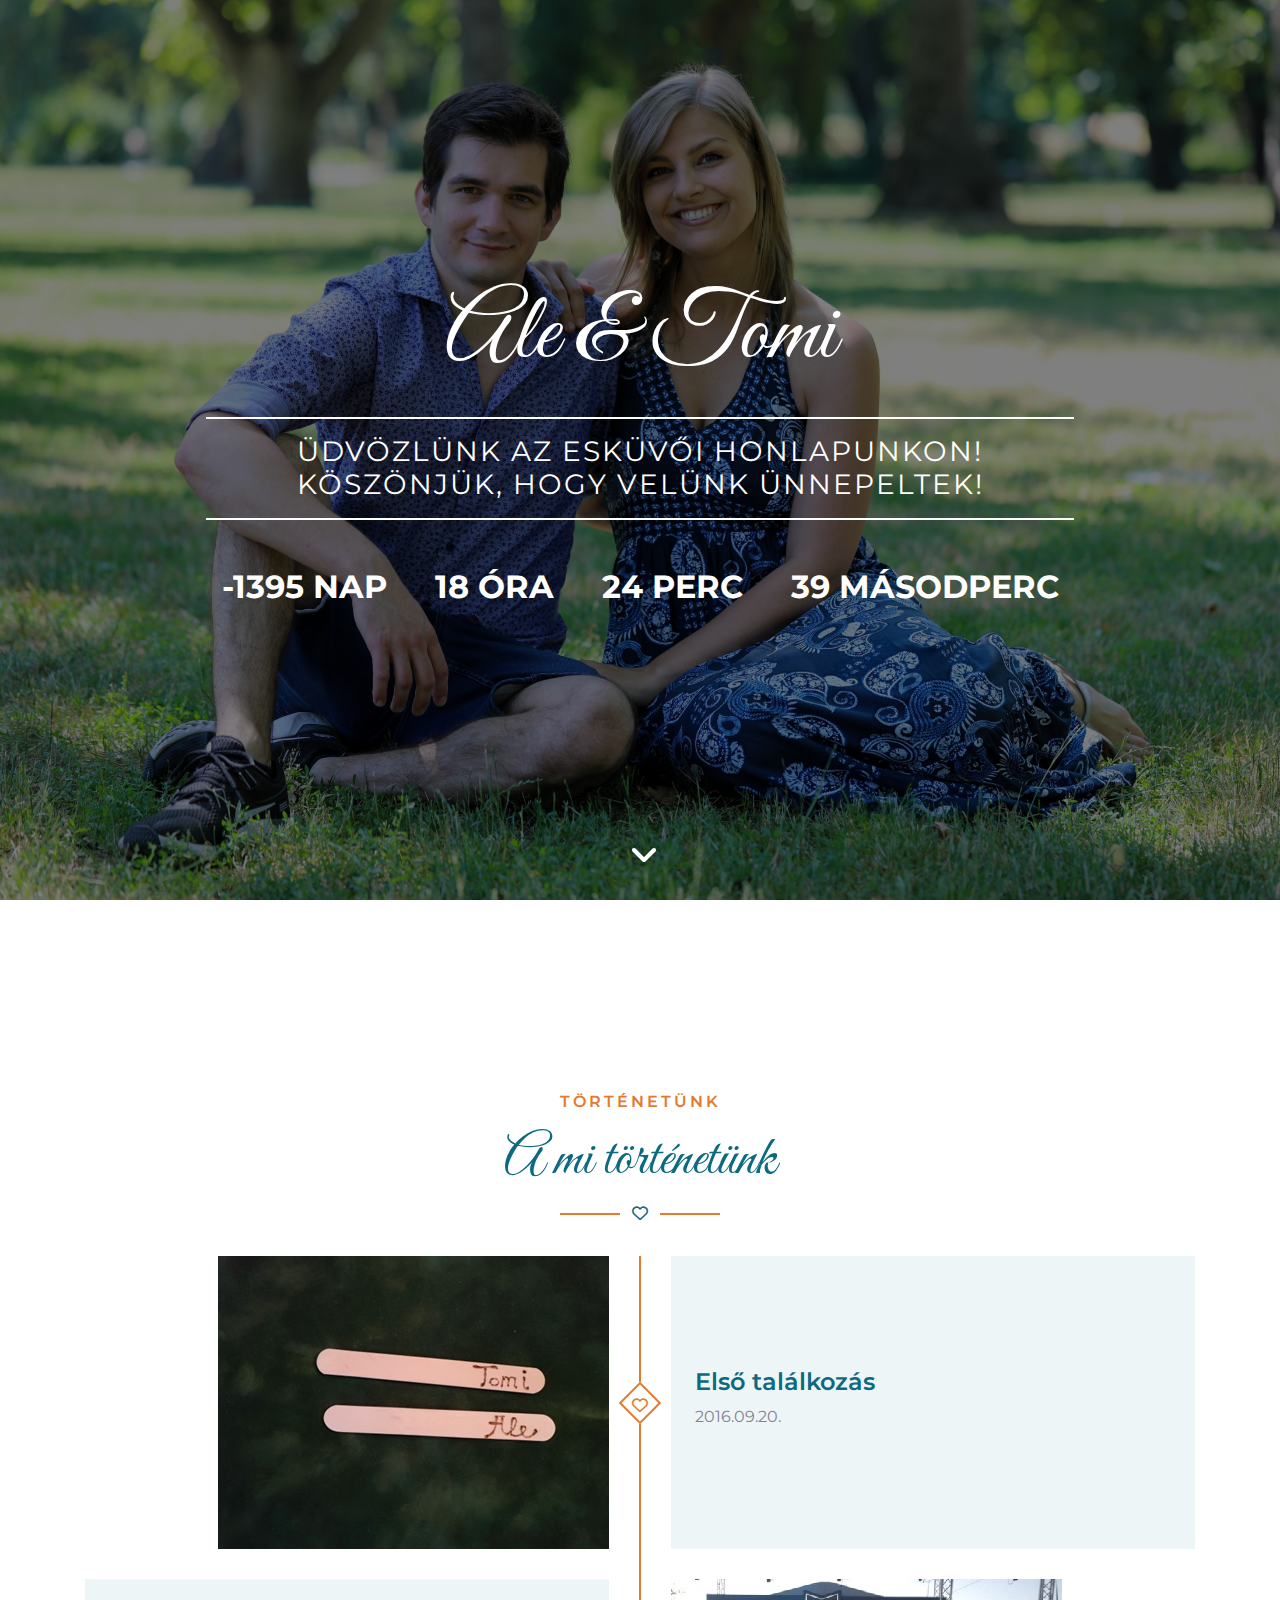
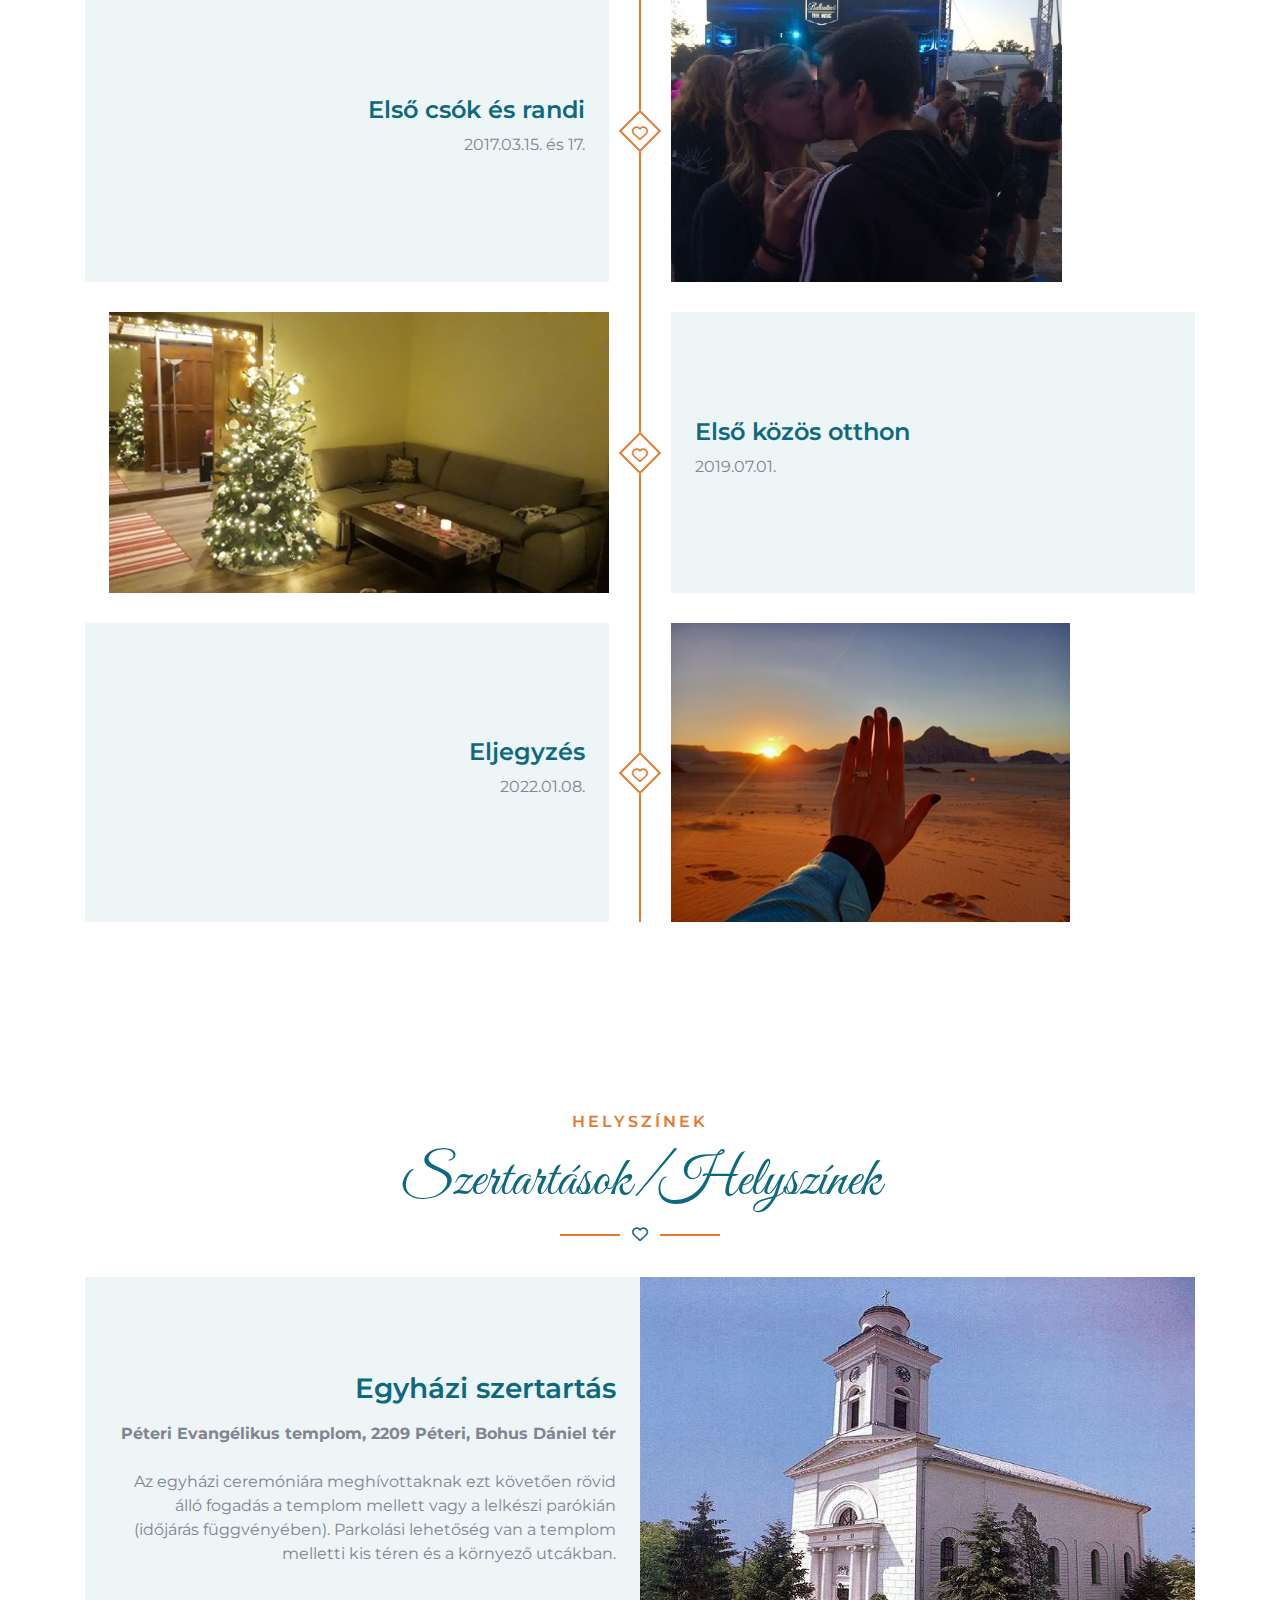
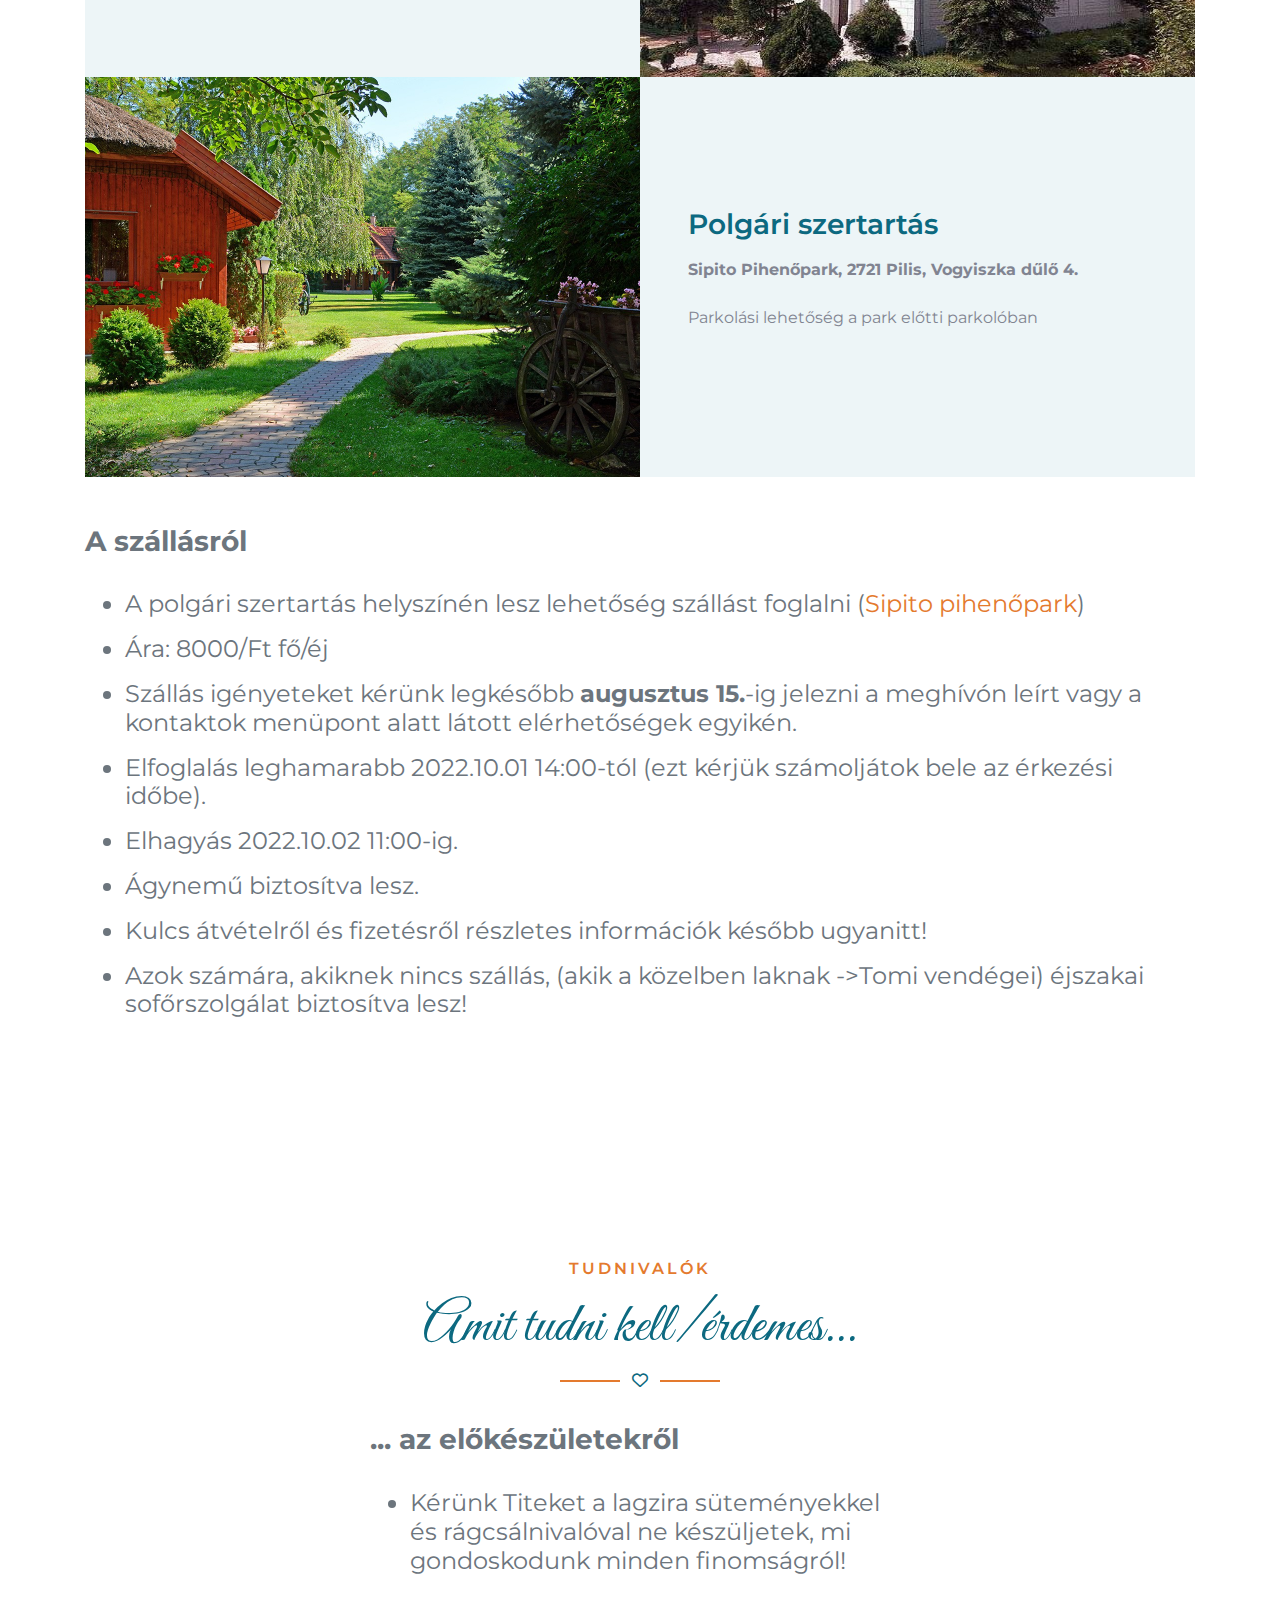
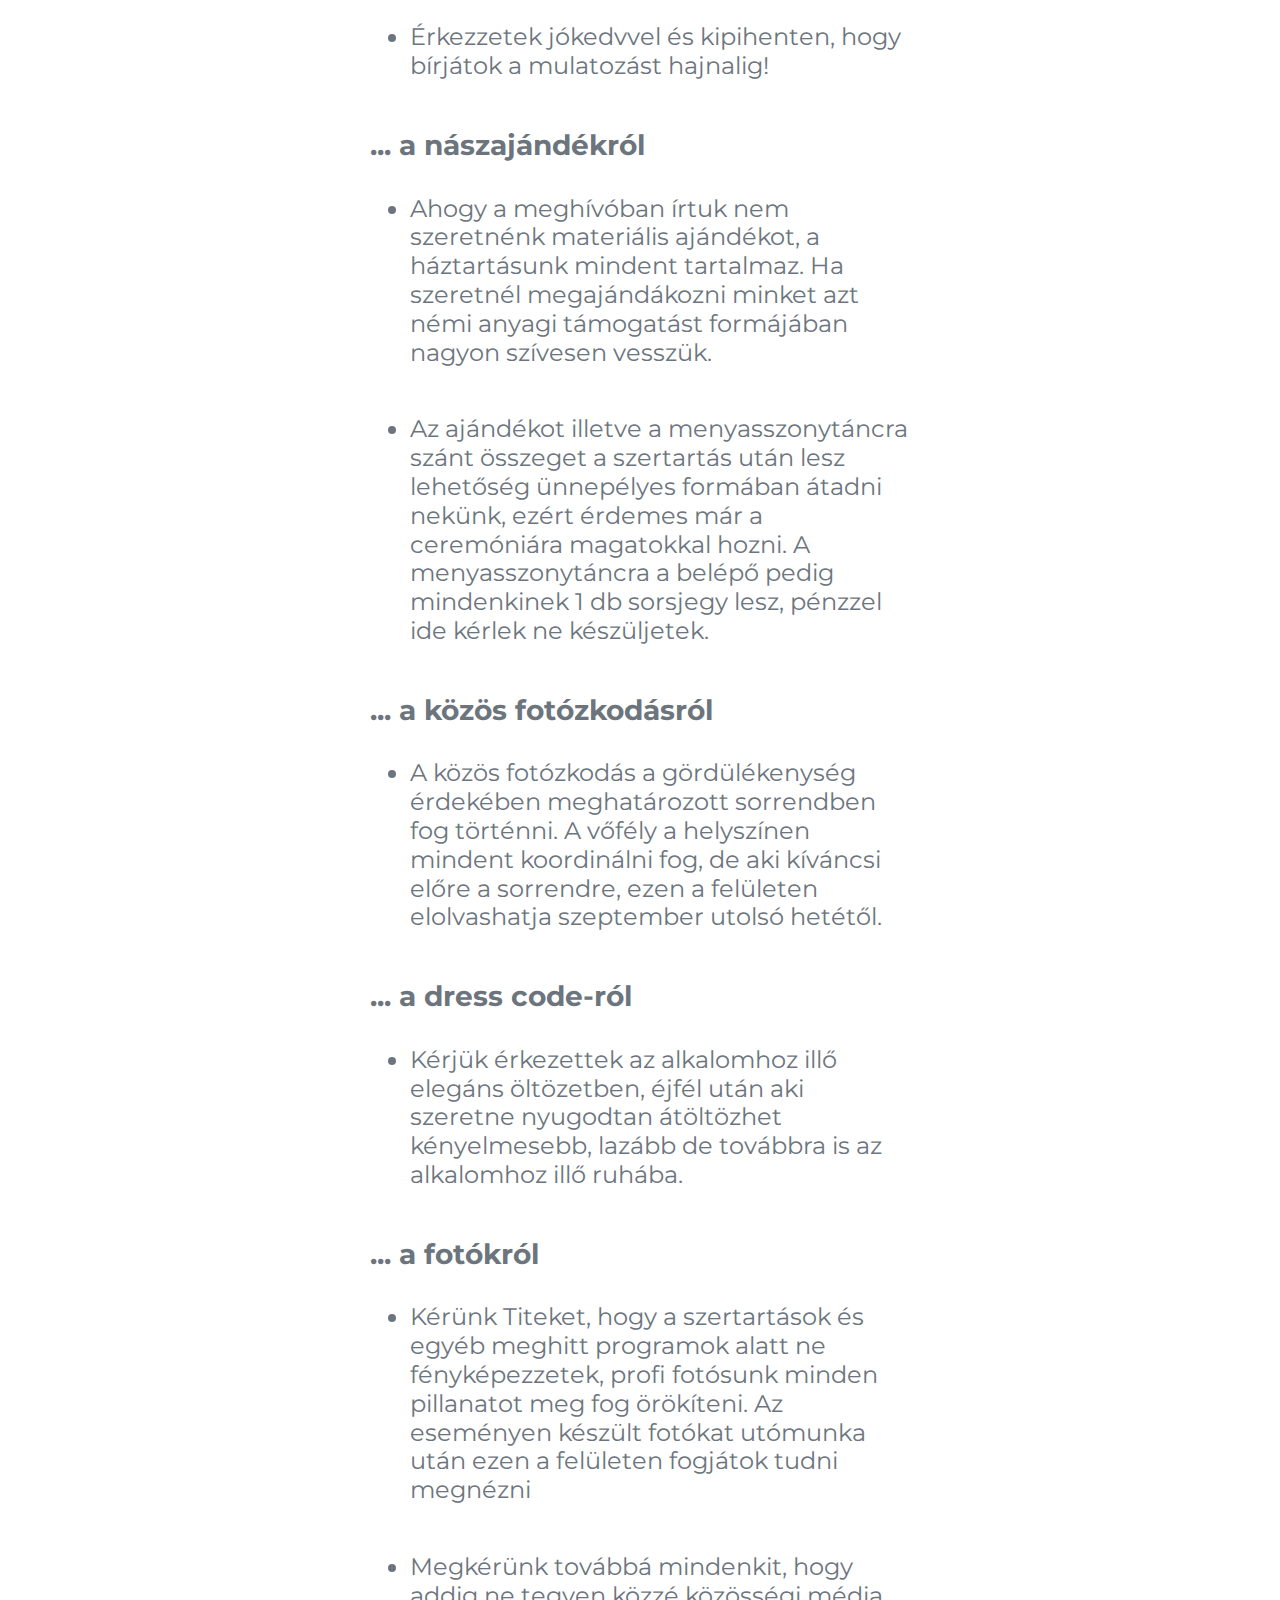
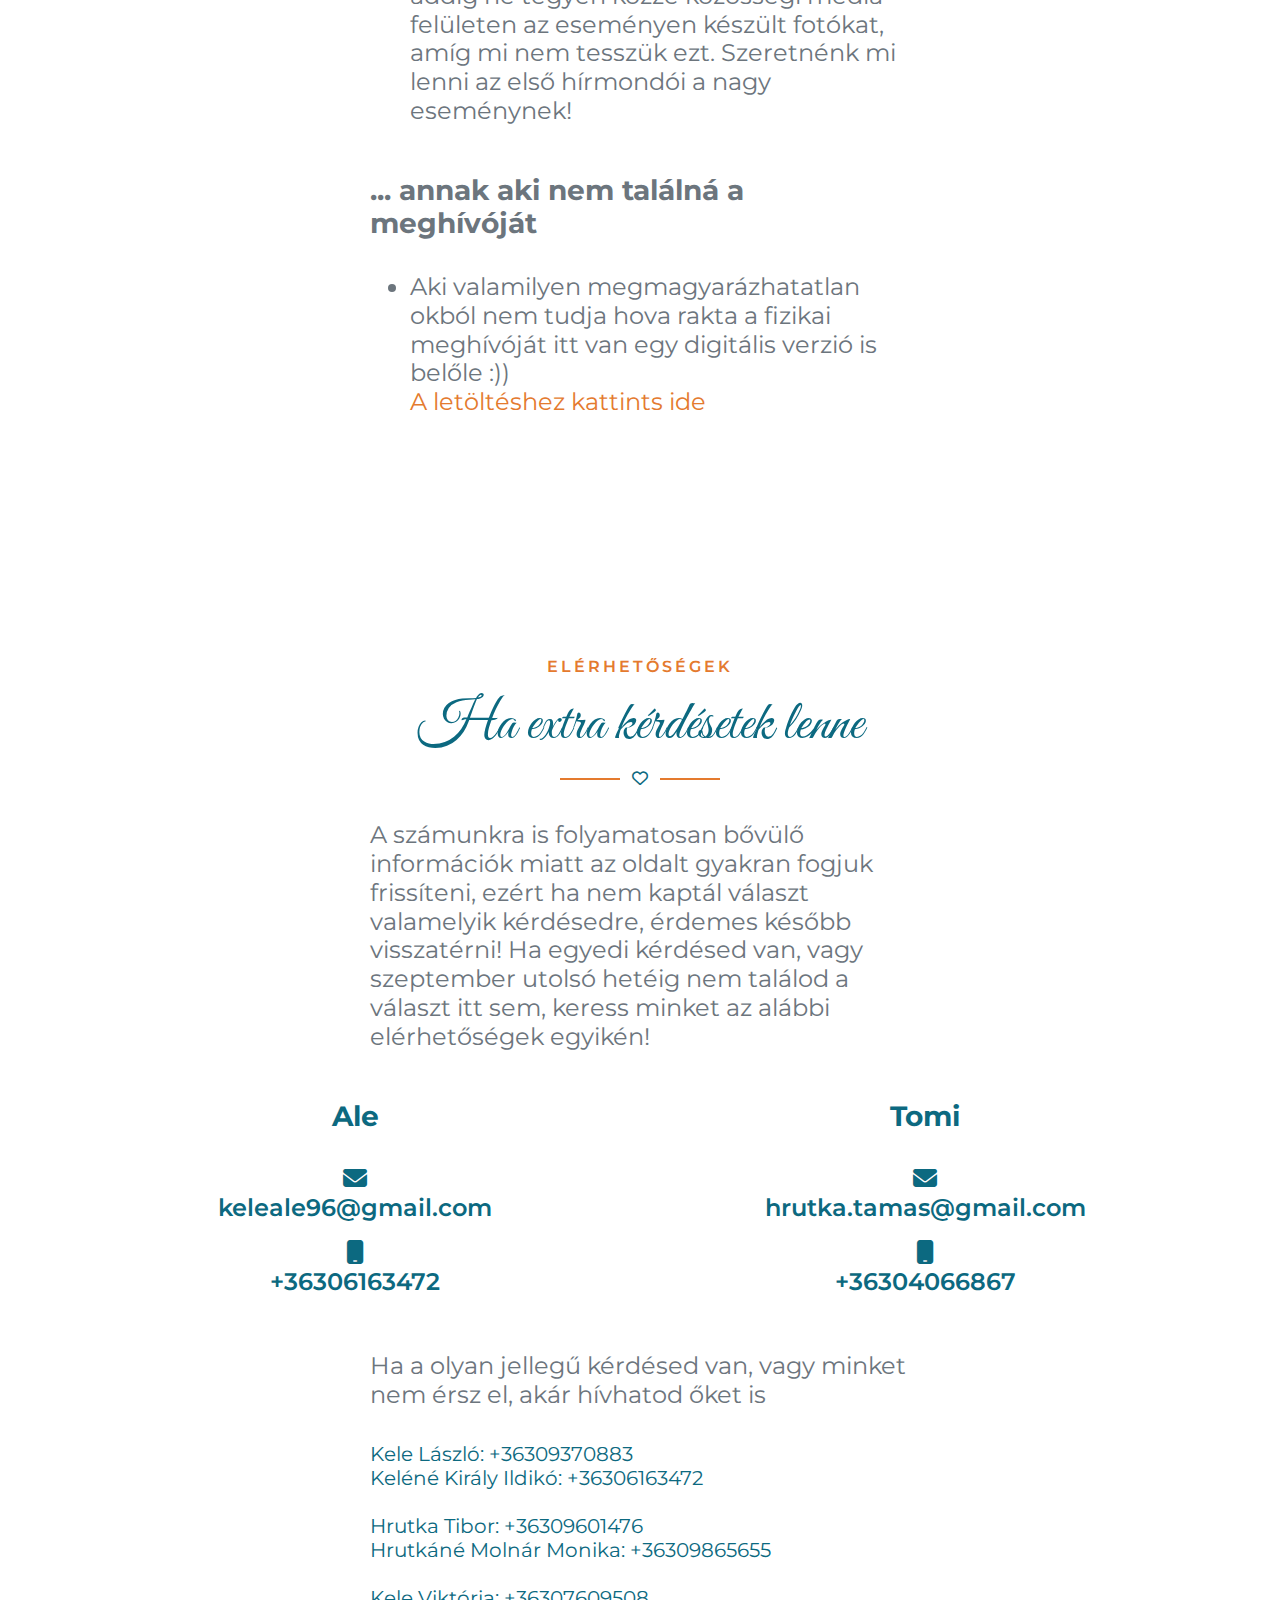
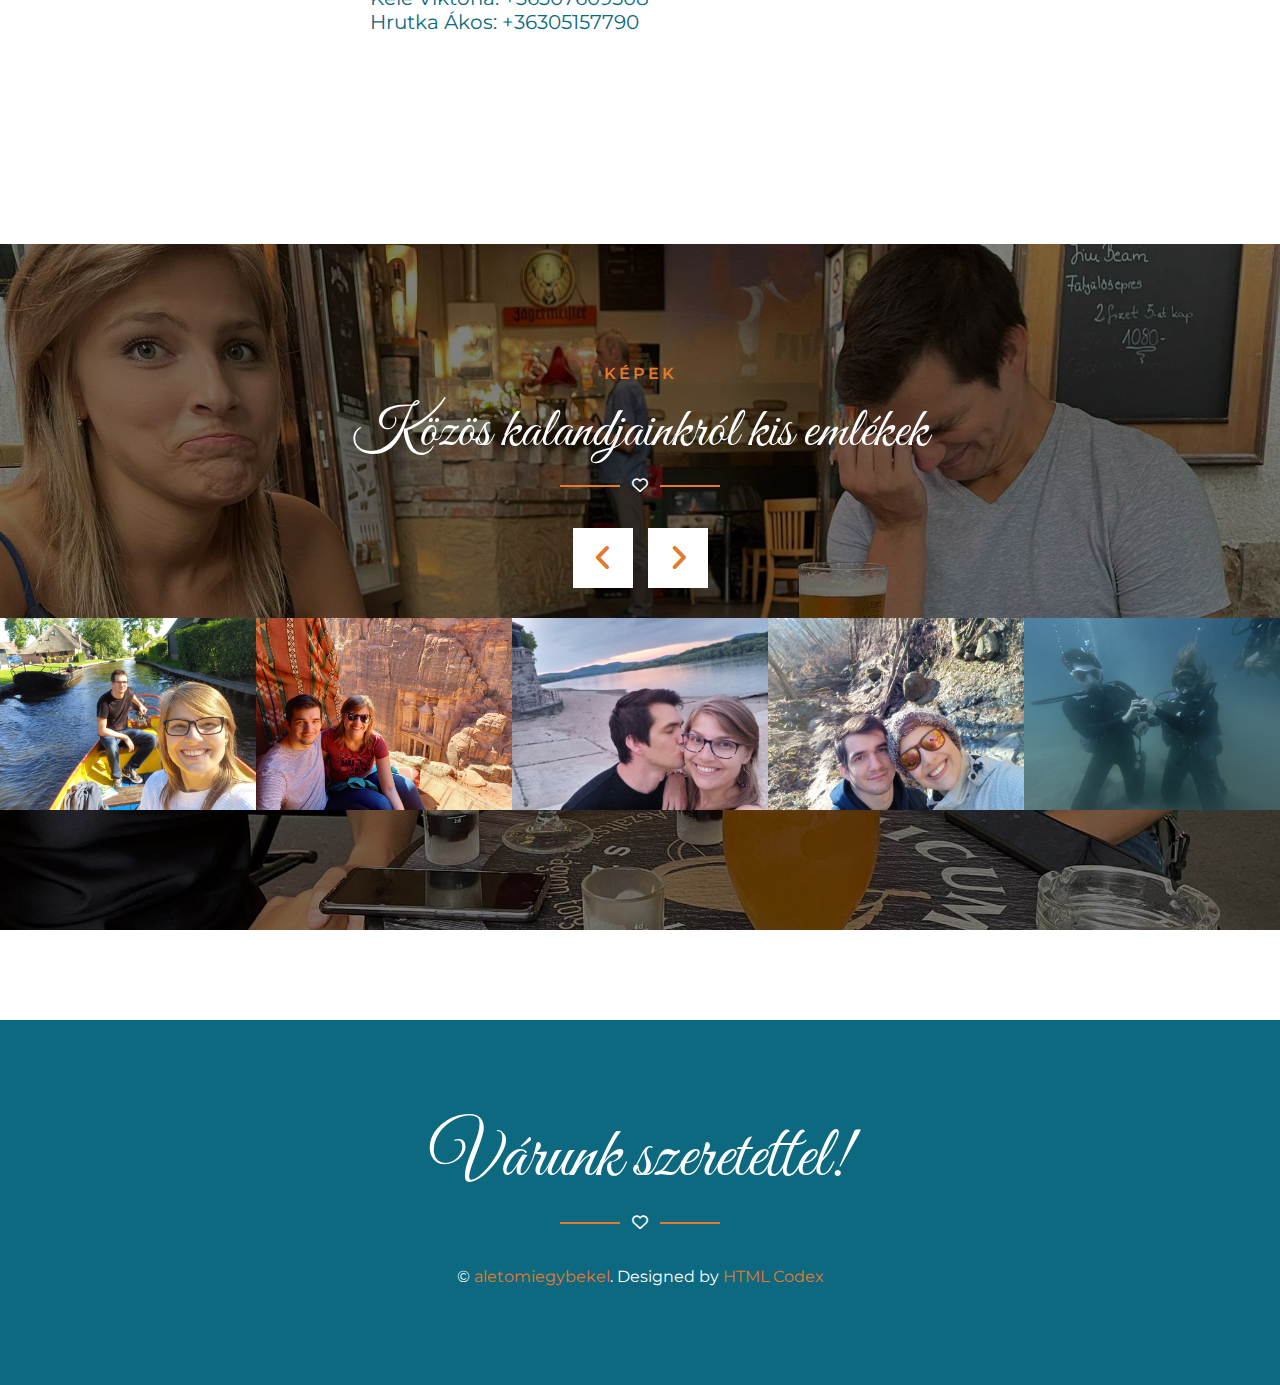
==== commit 485ccb93: "Reorganize menu structure" ====
--- a/preview.html
+++ b/preview.html
@@ -46,9 +46,9 @@
                 <h1 class="font-secondary text-white mb-n2">Ale <span class="text-primary">&</span> Tomi</h1>
             </a>
             <div class="navbar-nav mr-auto py-0">
-                <a href="#gallery" class="nav-item nav-link">Képeink</a>
                 <a href="#infos" class="nav-item nav-link">Tudni érdemes</a>
                 <a href="#contact" class="nav-item nav-link">Elérhetőségek</a>
+                <a href="#gallery" class="nav-item nav-link">Képeink</a>
             </div>
         </div>
     </nav>
@@ -284,7 +284,7 @@
             </div>
             <div class="row justify-content-center">
                 <div class="col-md-6 text-left">
-                    <h3 class="font-weight-bold text-muted mb-3 pb-3">... aki nem találná a meghívóját</h3>
+                    <h3 class="font-weight-bold text-muted mb-3 pb-3">... annak aki nem találná a meghívóját</h3>
                     <h4 class="font-weight-normal text-muted mb-3 pb-3">
                         <ul>
                             <li>Aki valamilyen megmagyarázhatatlan okból nem tudja hova rakta a fizikai meghívóját itt
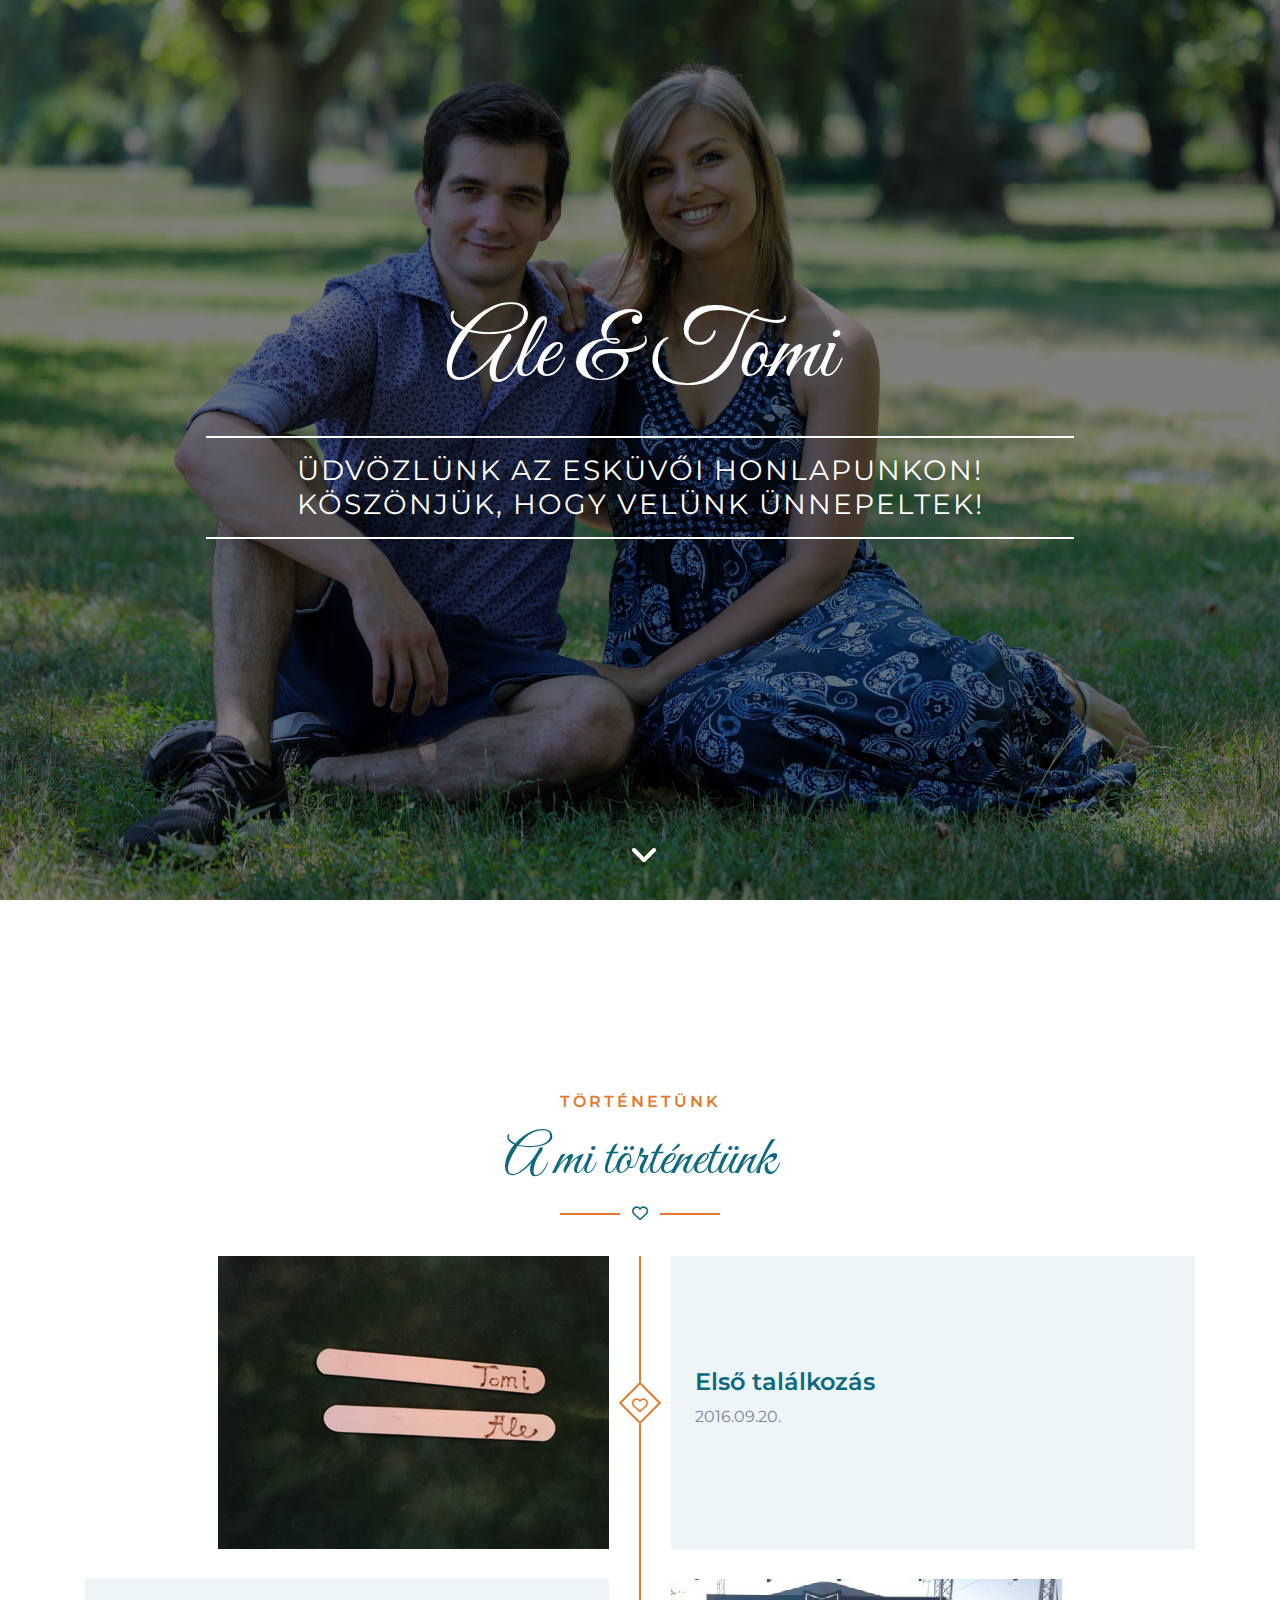
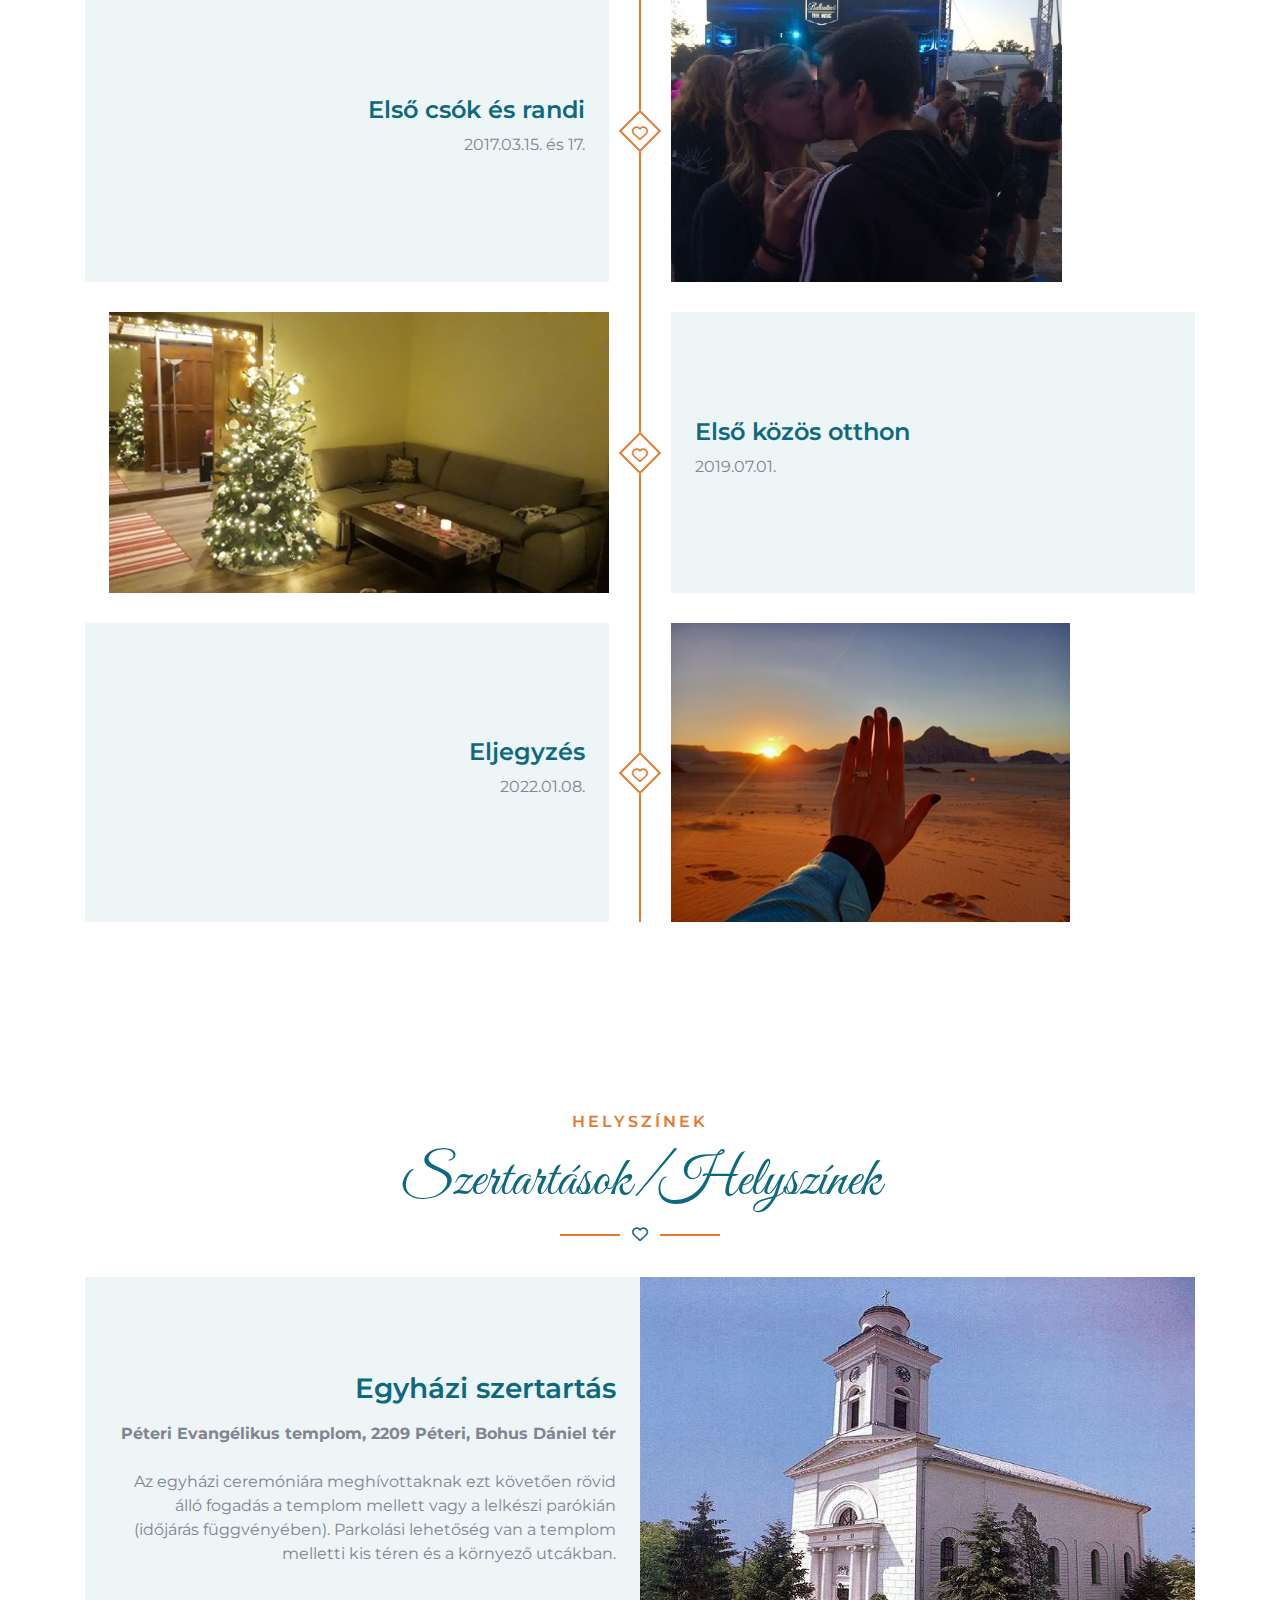
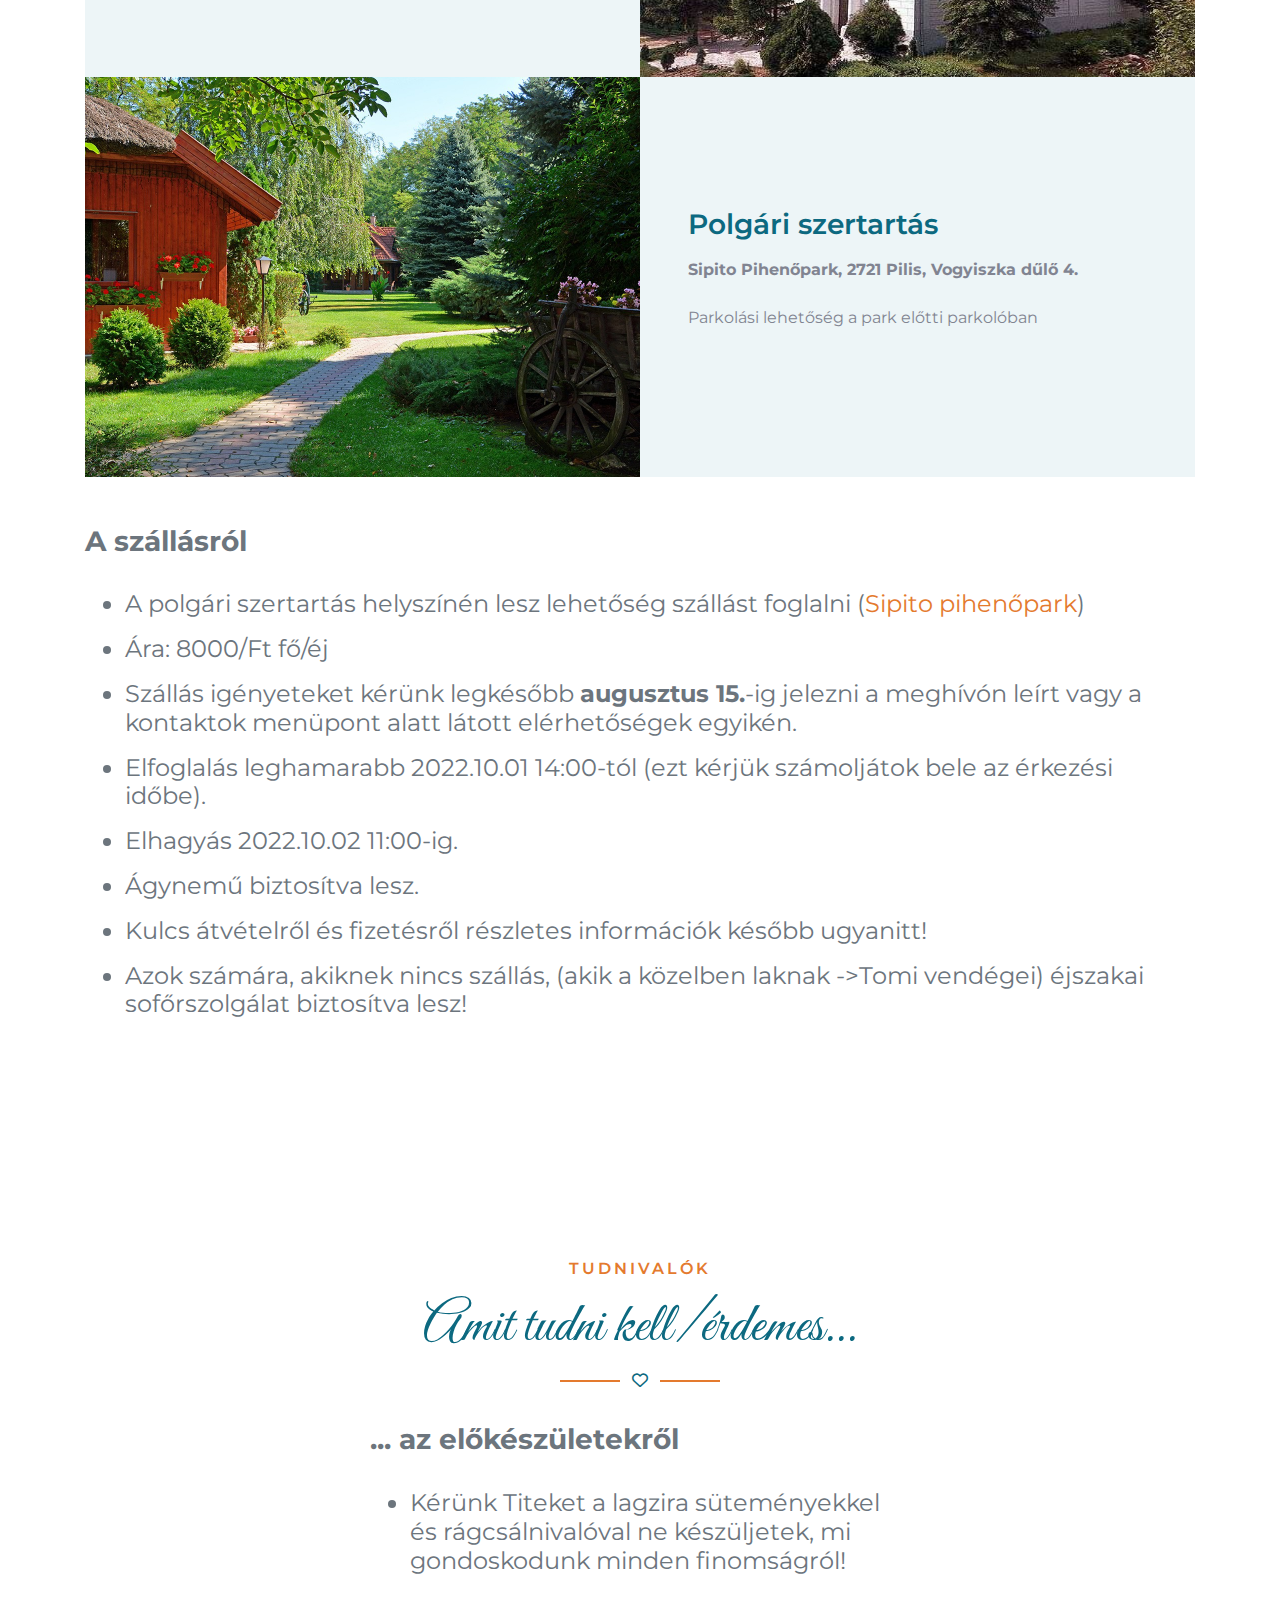
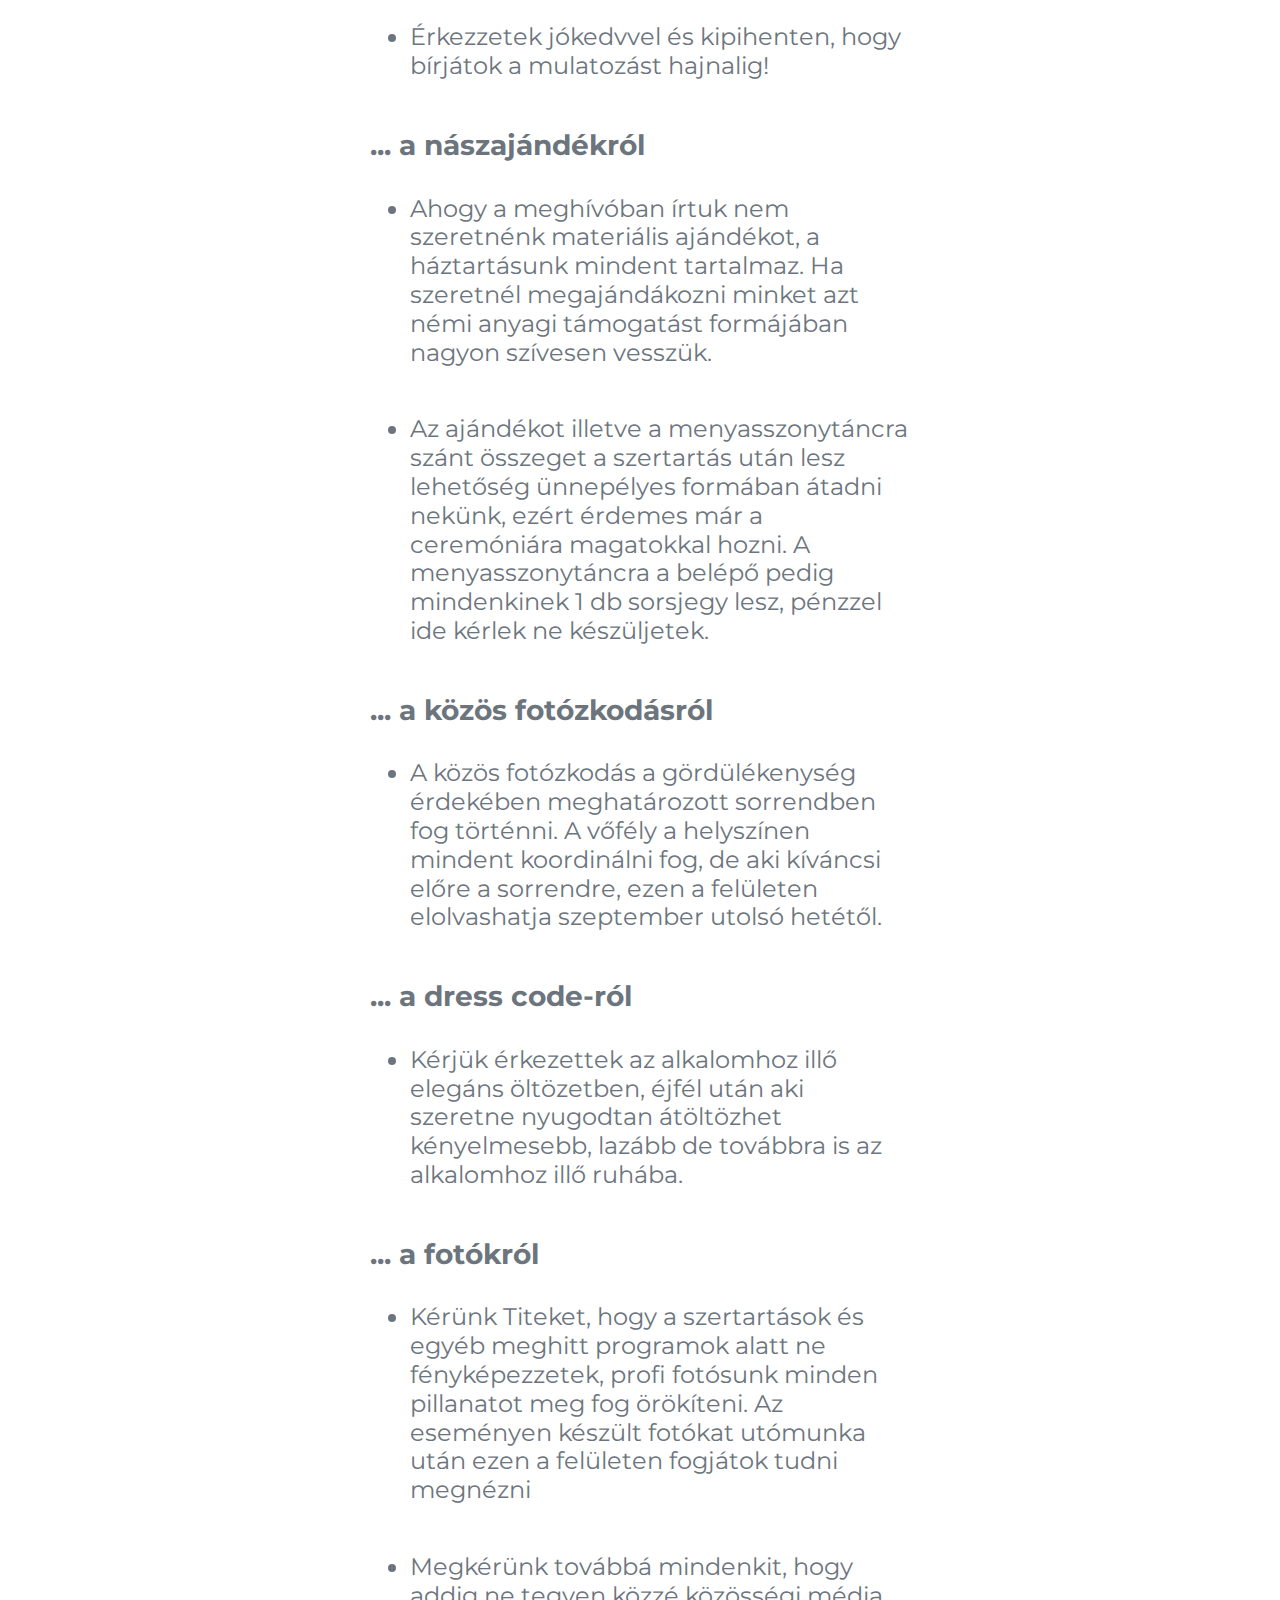
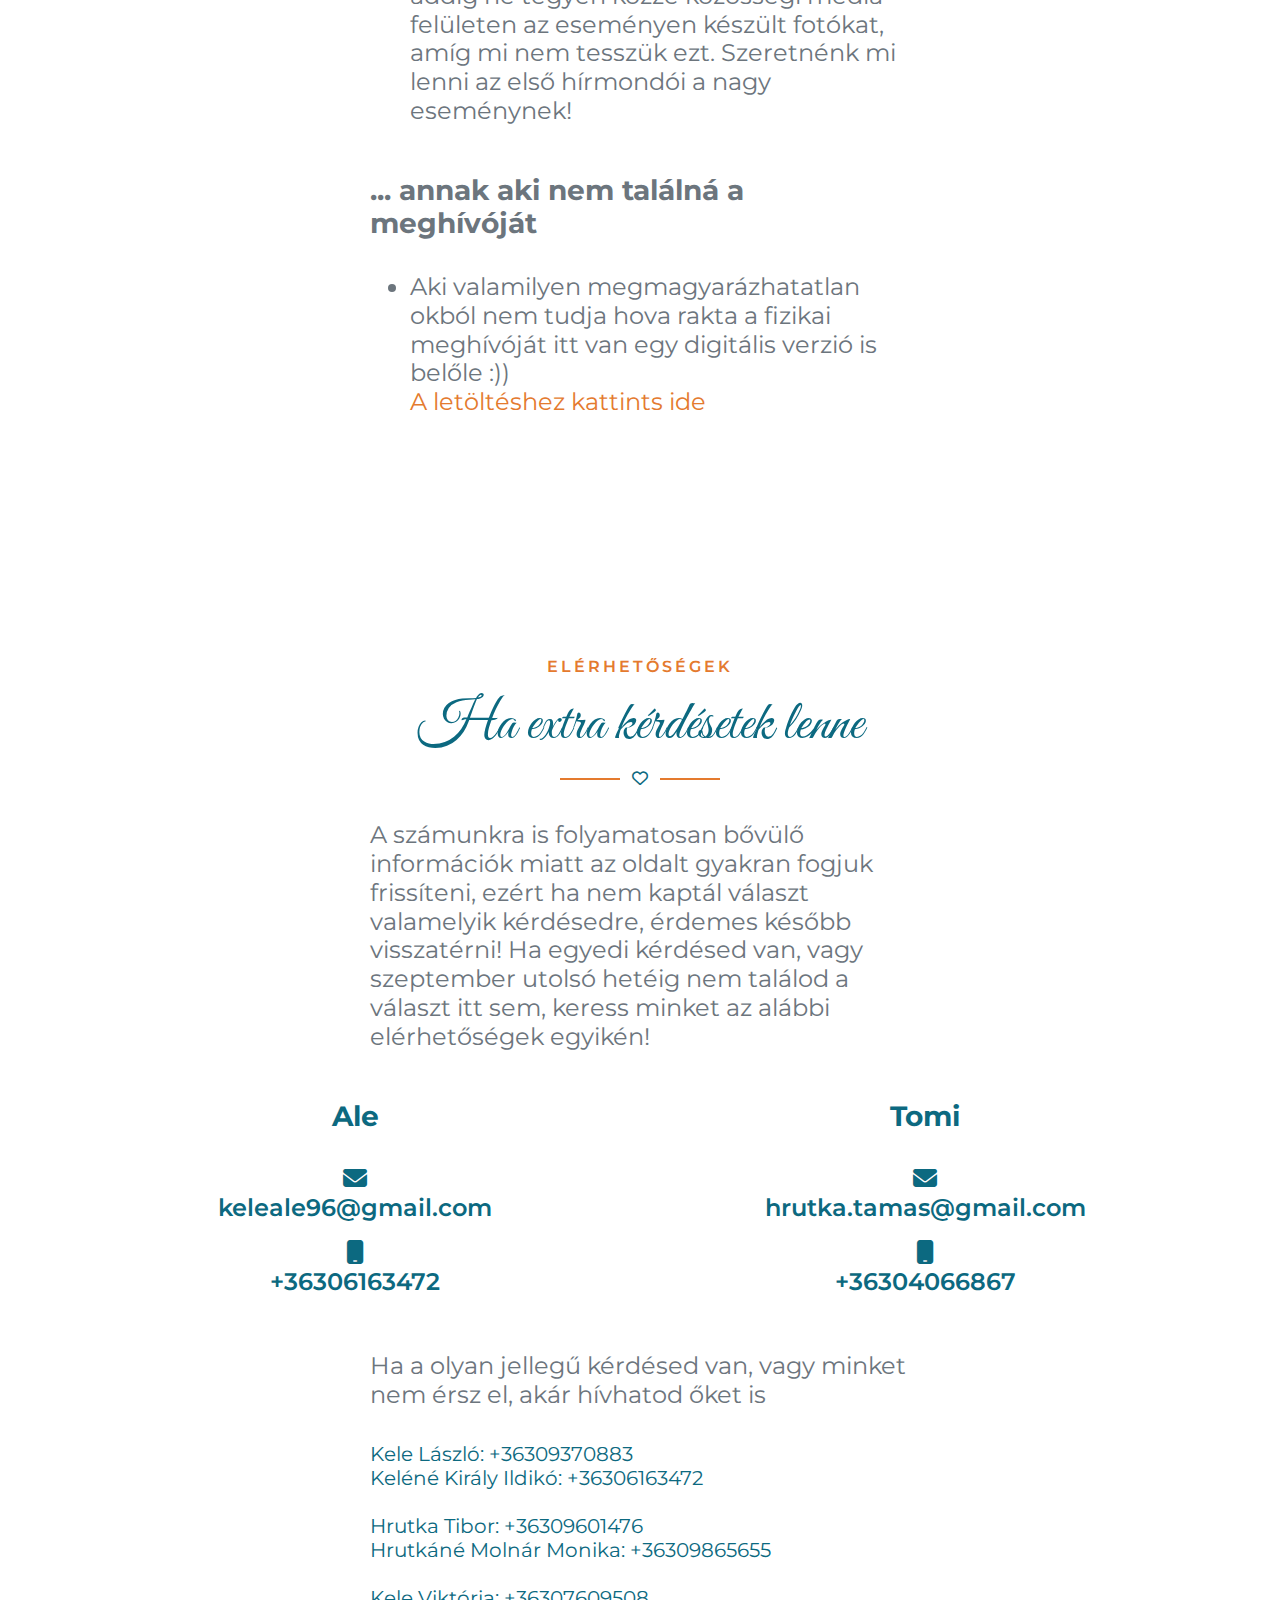
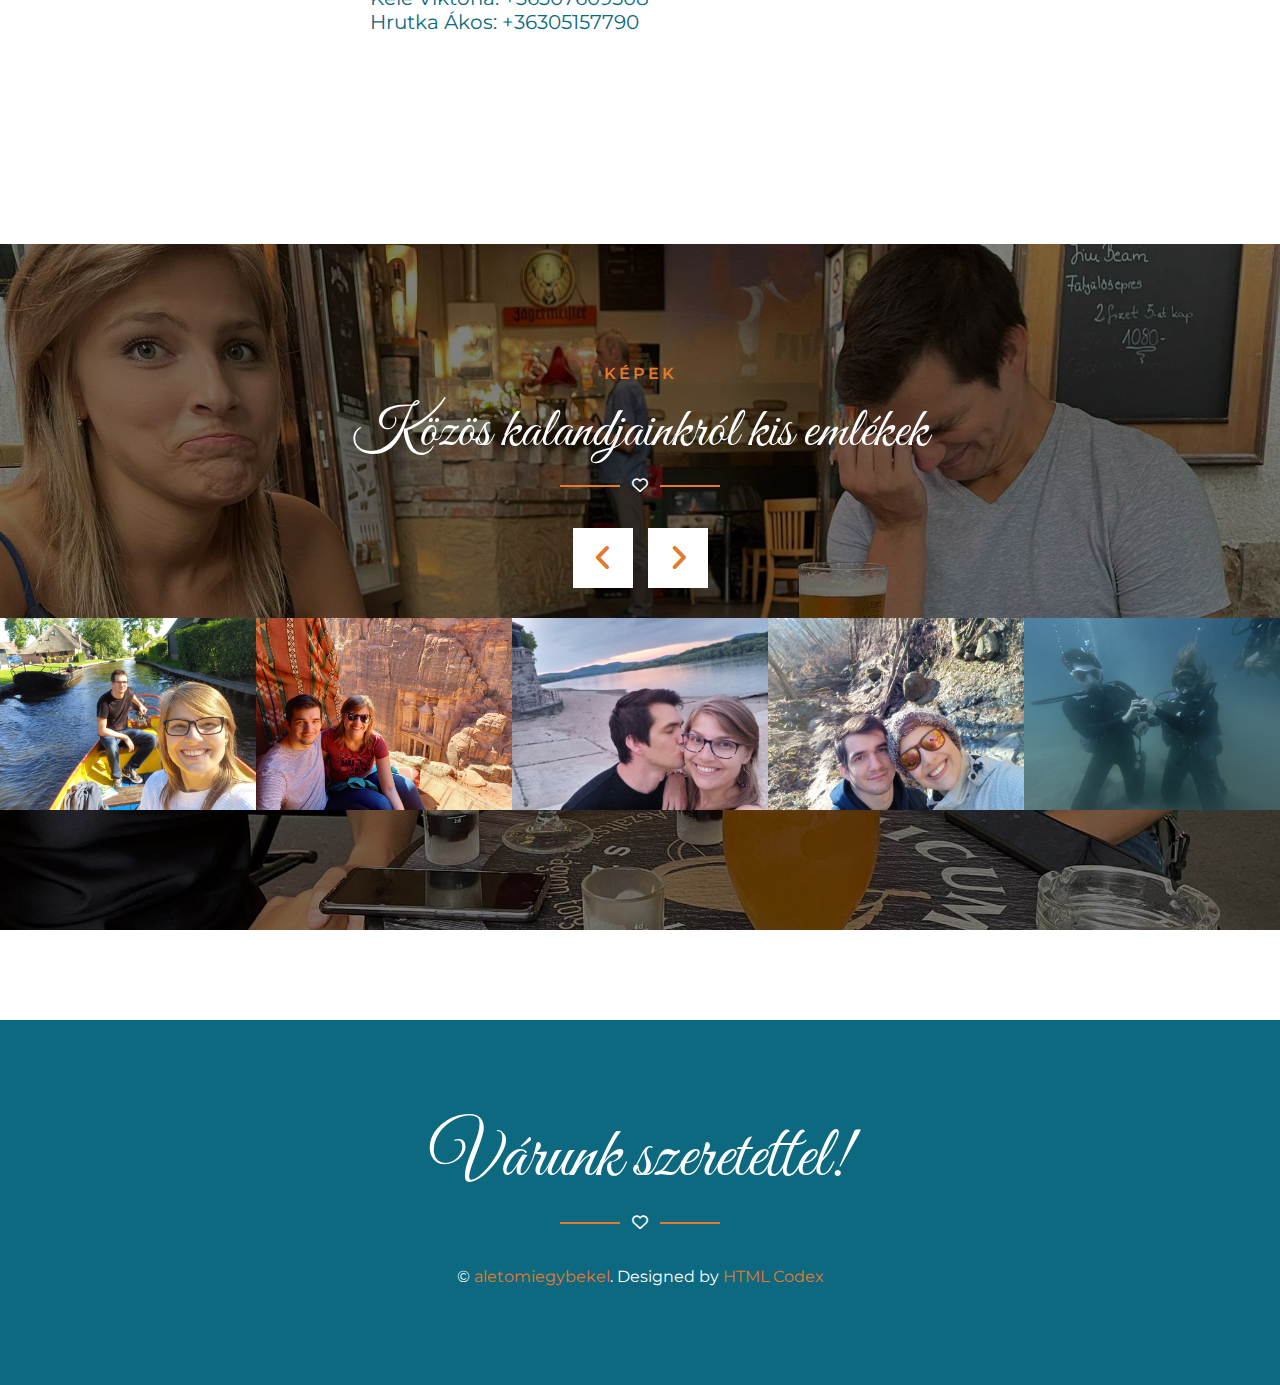
==== commit e56d6328: "Fix typo" ====
--- a/preview.html
+++ b/preview.html
@@ -290,7 +290,7 @@
                             <li>Aki valamilyen megmagyarázhatatlan okból nem tudja hova rakta a fizikai meghívóját itt
                                 van egy digitális verzió is belőle :))
                                 <br>
-                                <a targer="_blank" href="./Meghivo.pdf">A letöltéshez kattints ide</a>
+                                <a href="./Meghivo.pdf" target="_blank">A letöltéshez kattints ide</a>
                             </li>
                         </ul>
                     </h4>
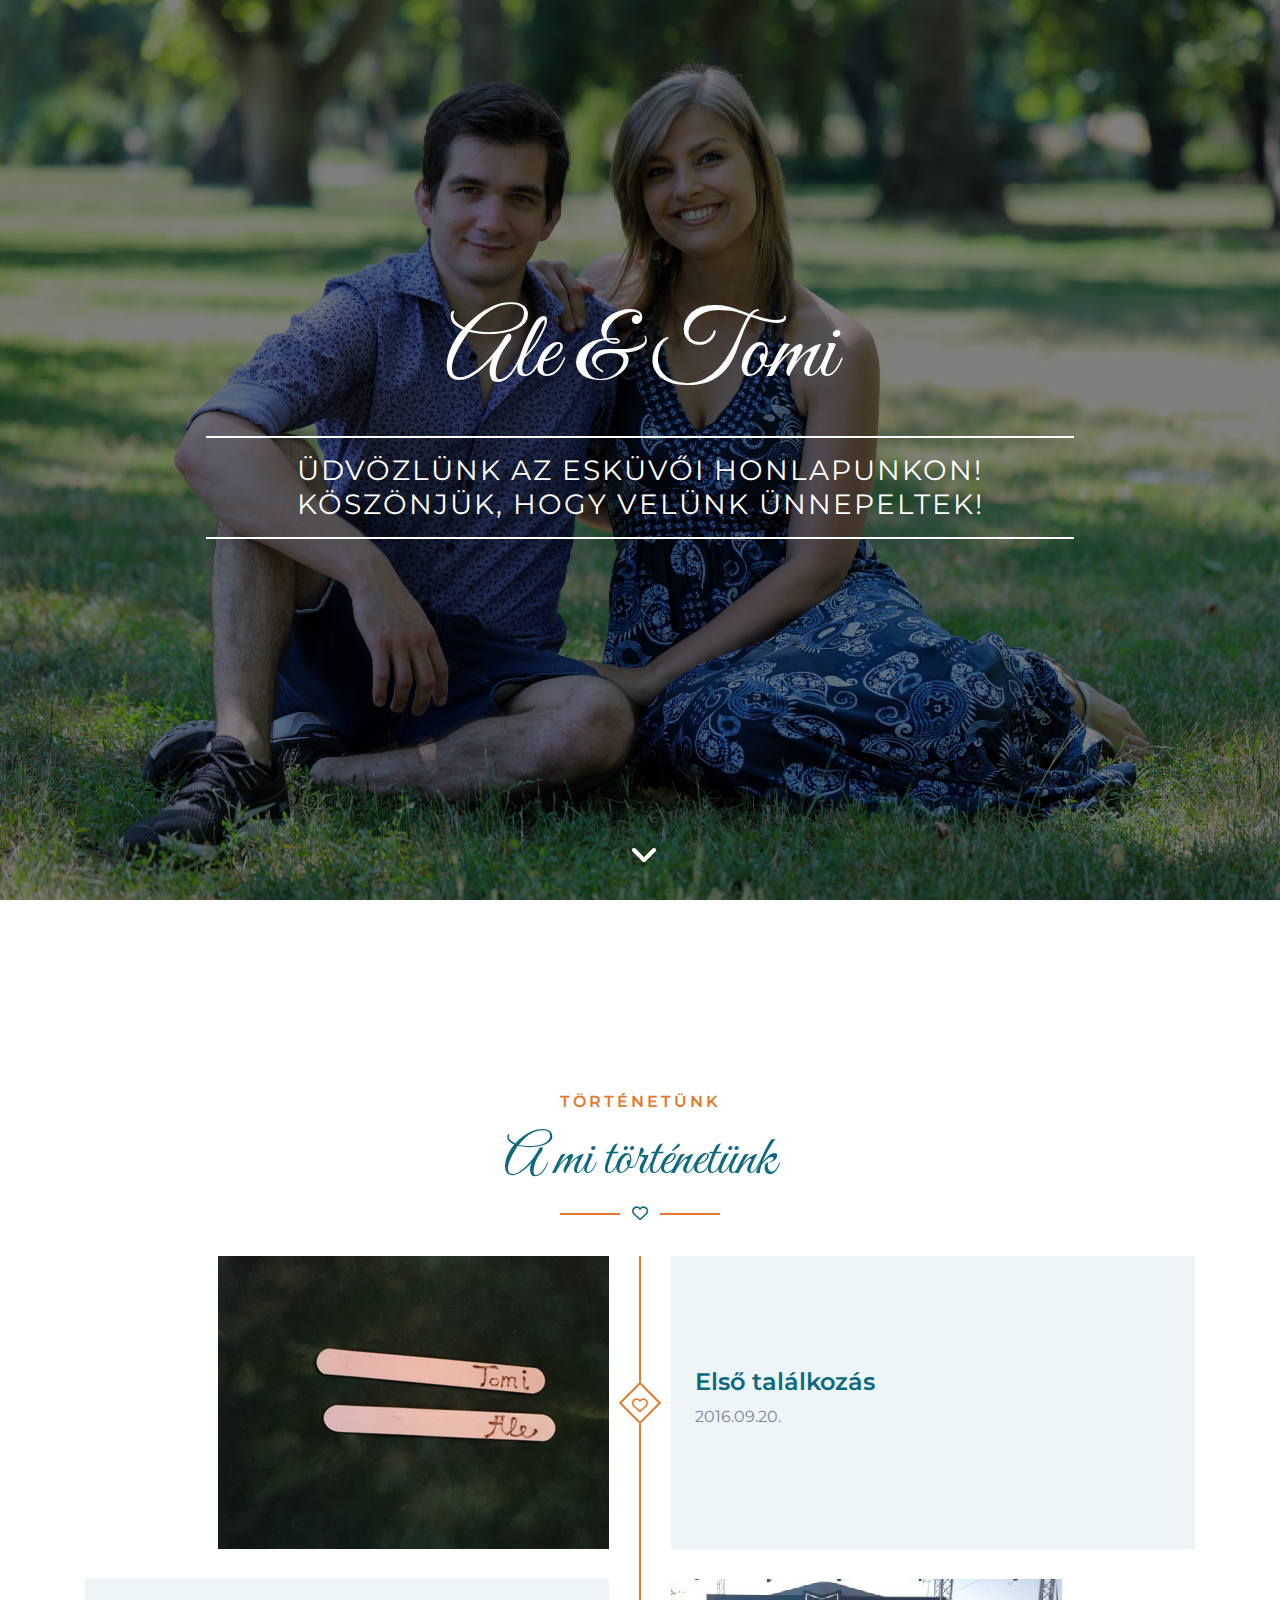
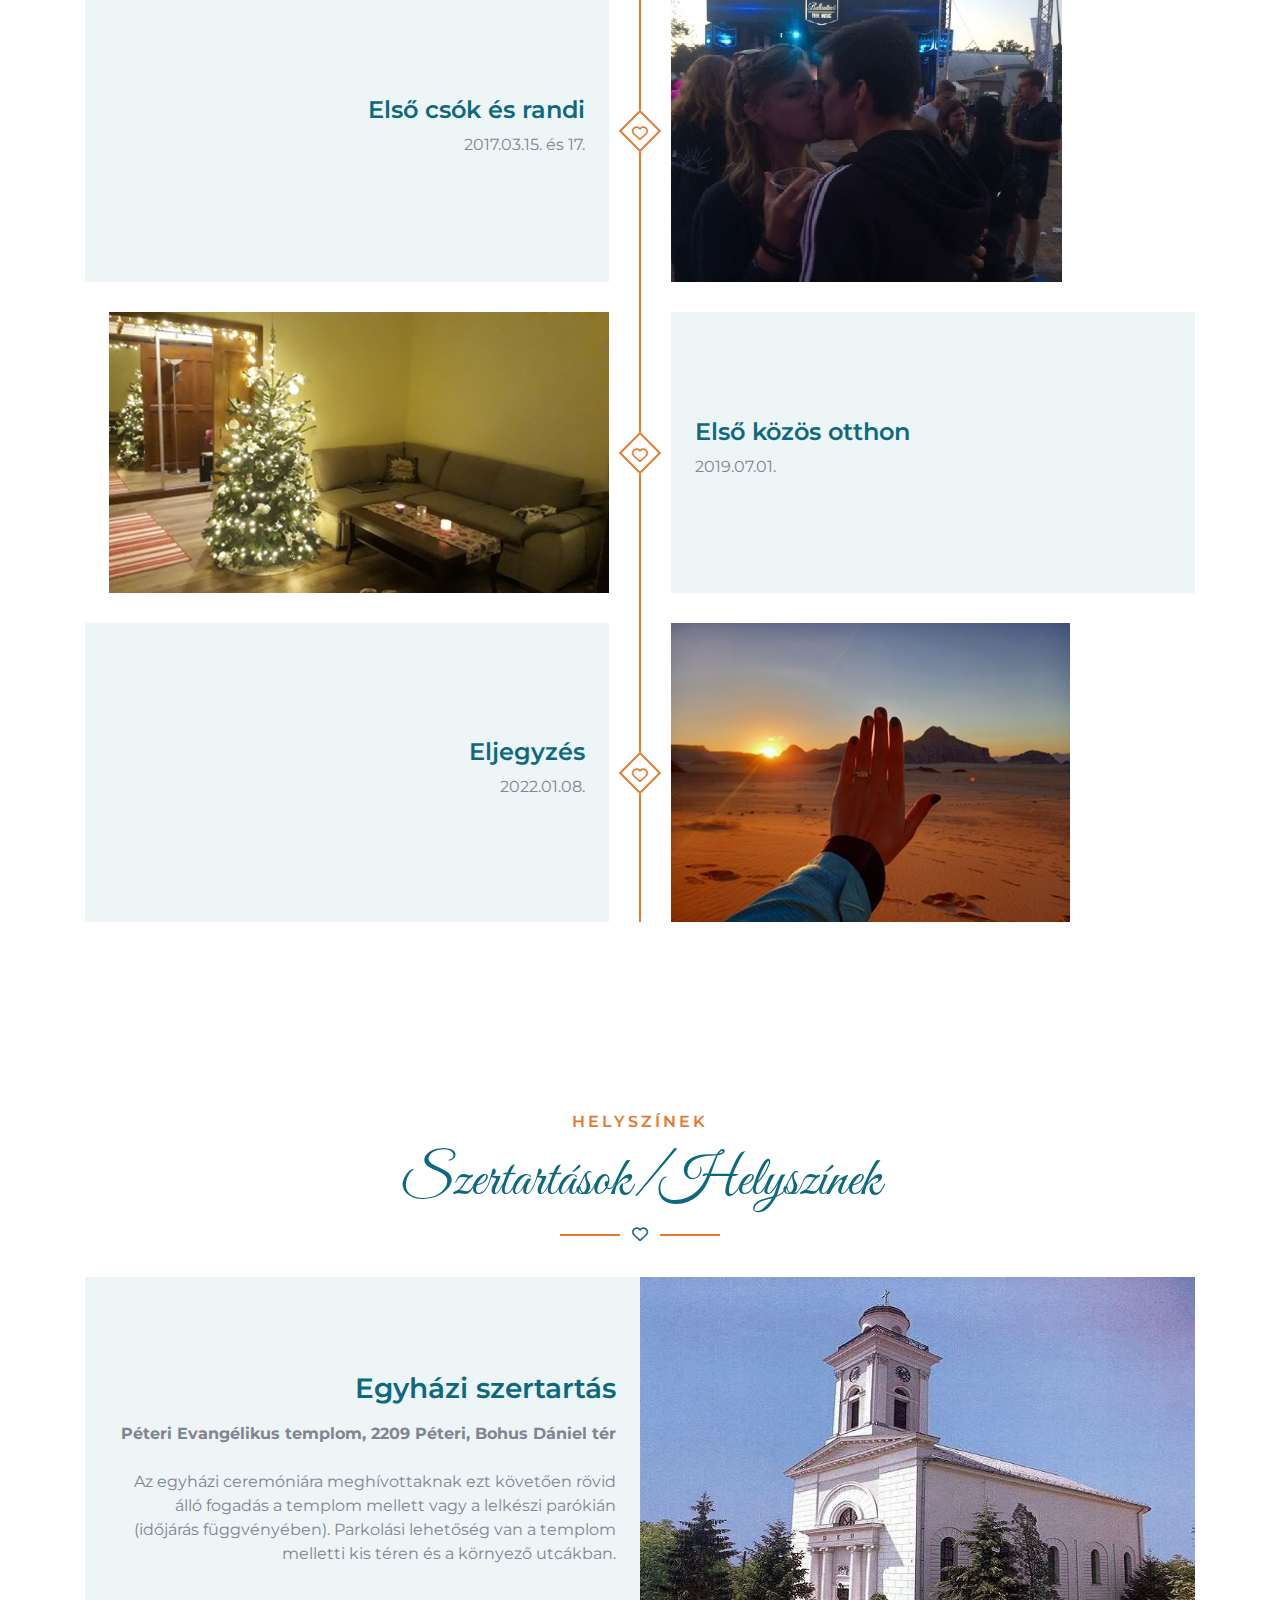
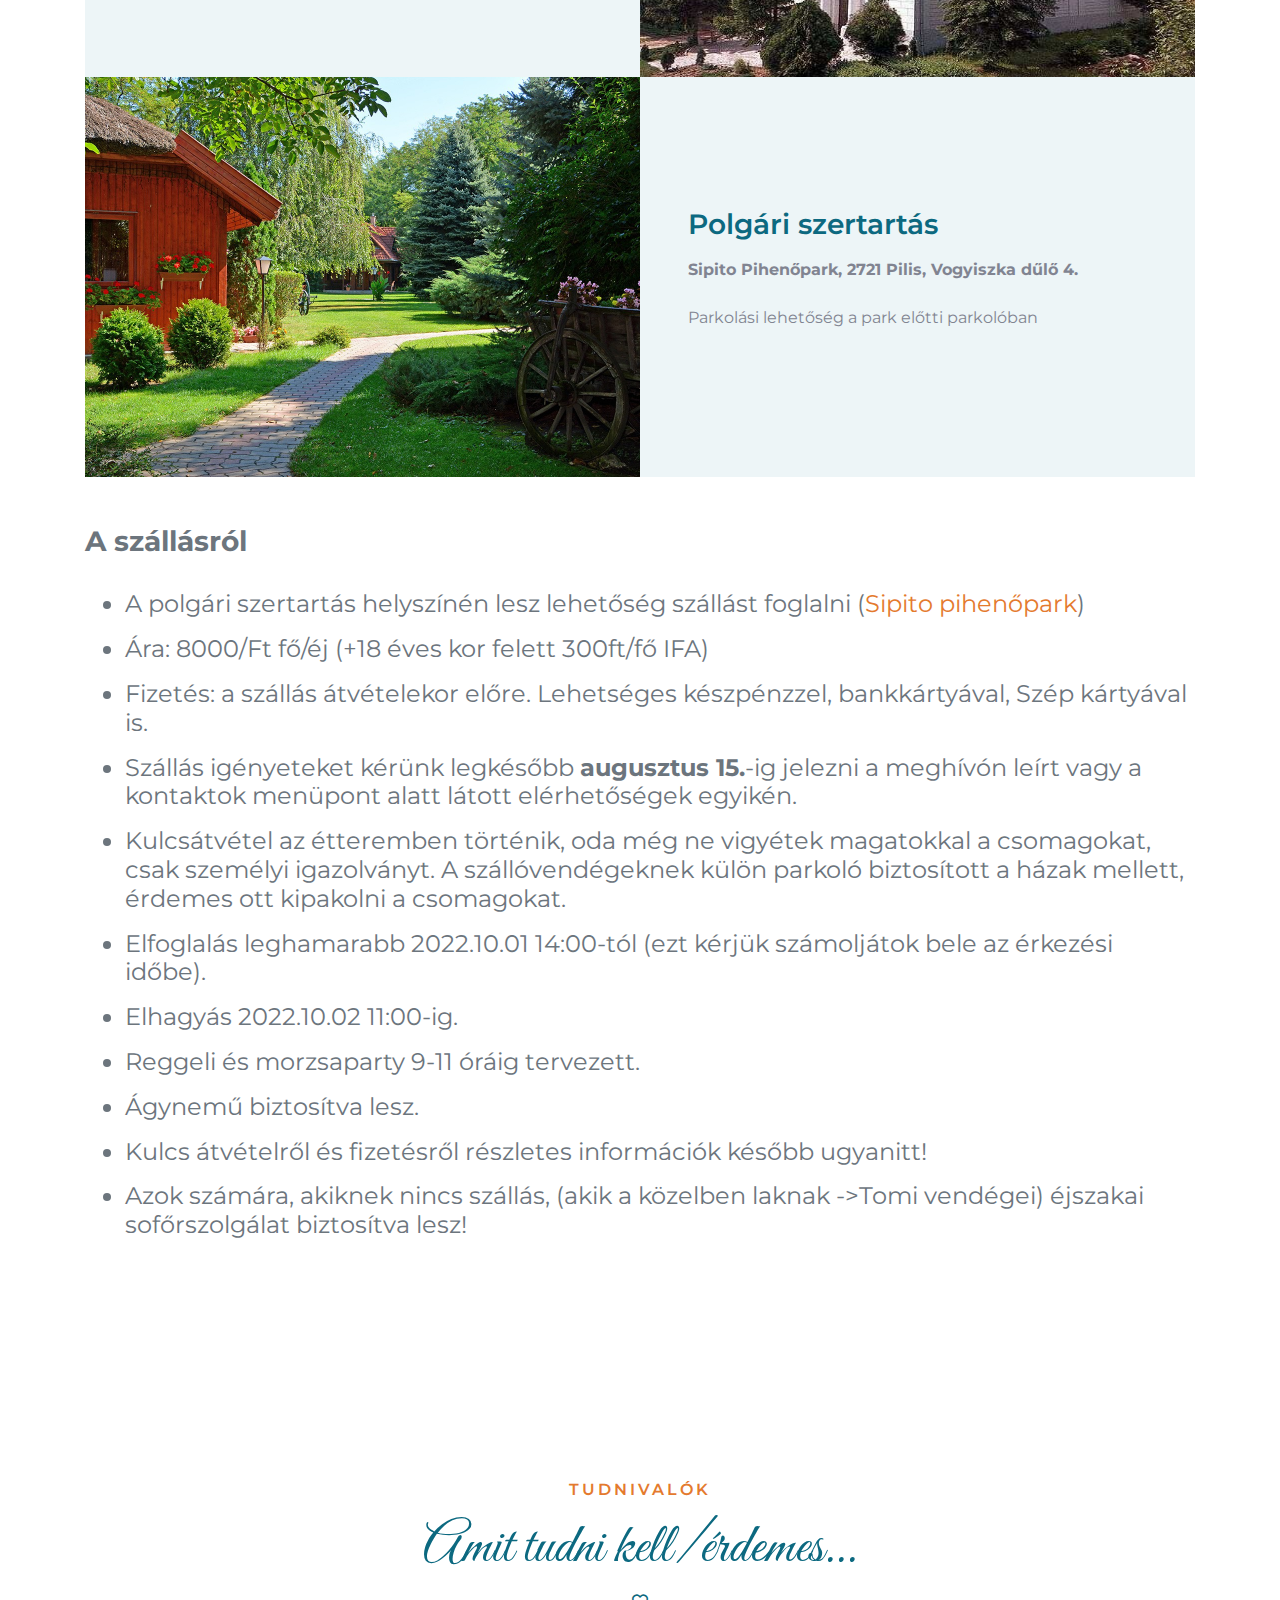
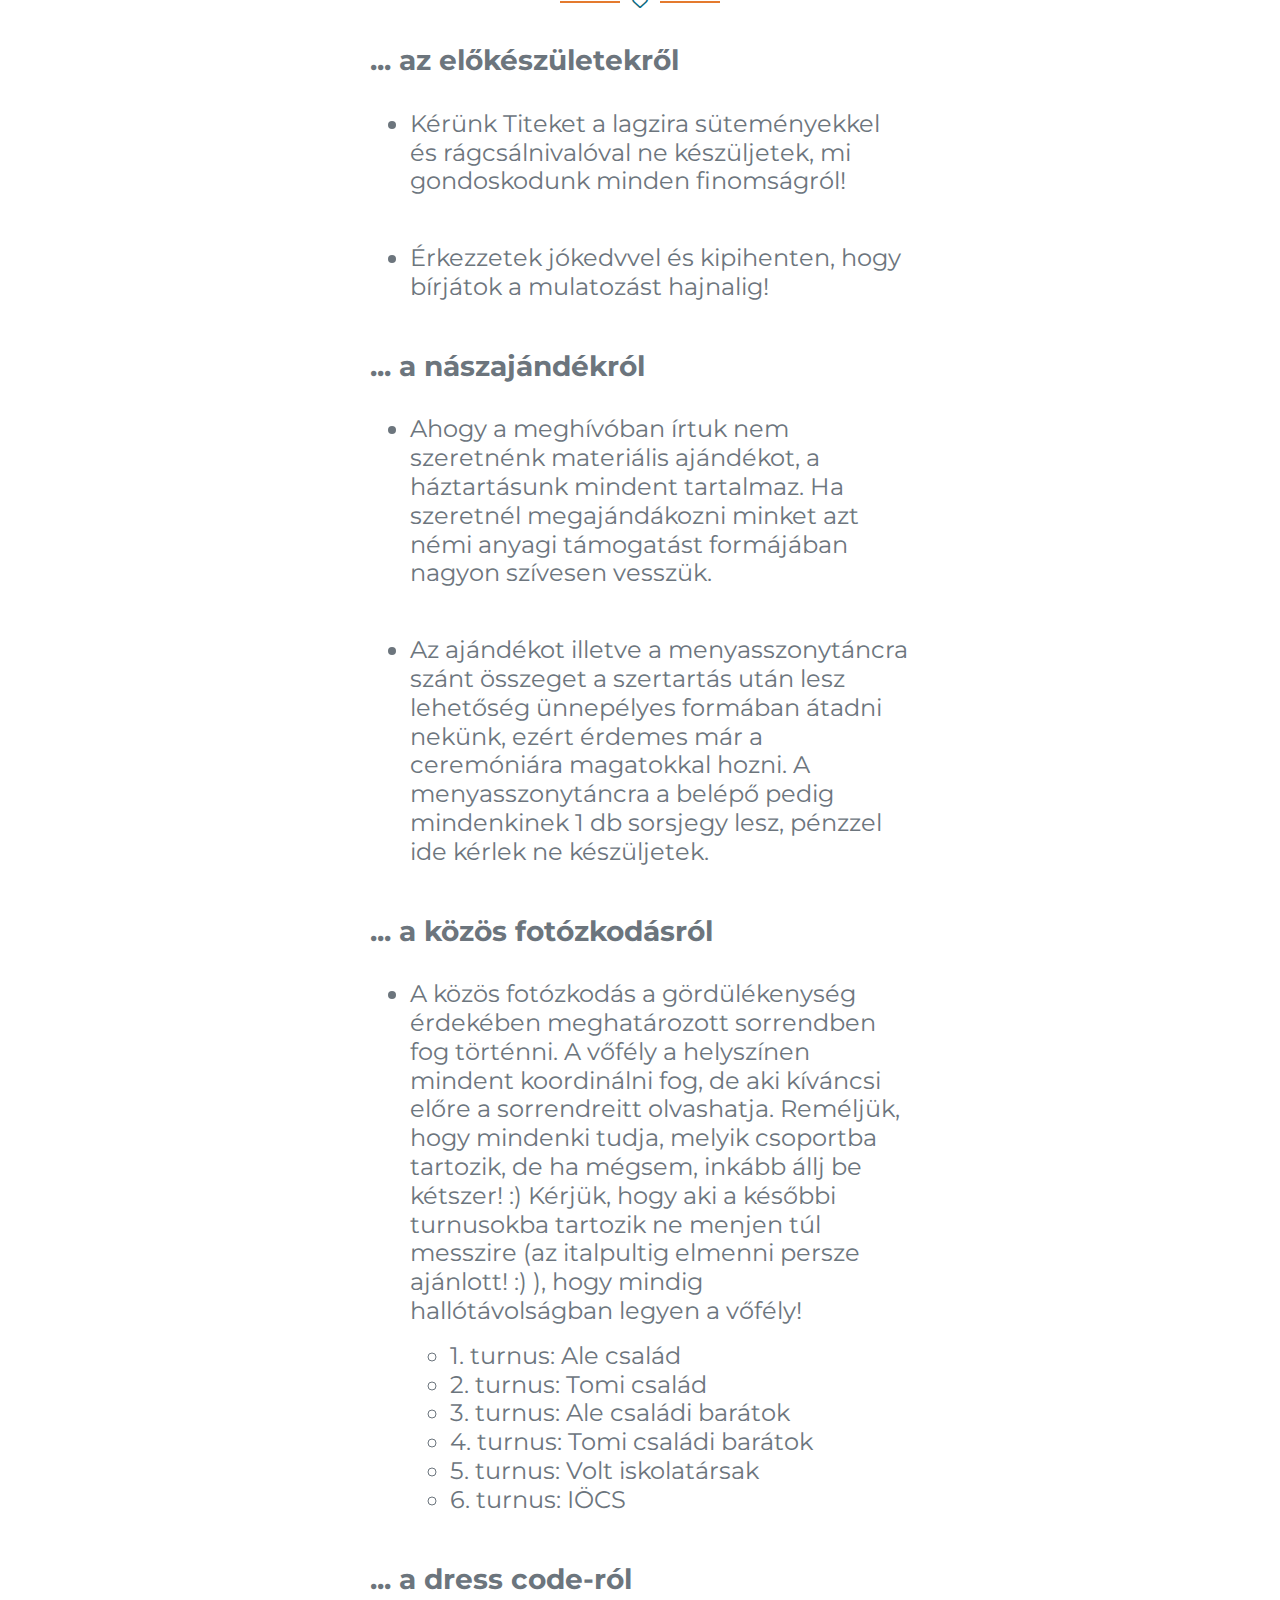
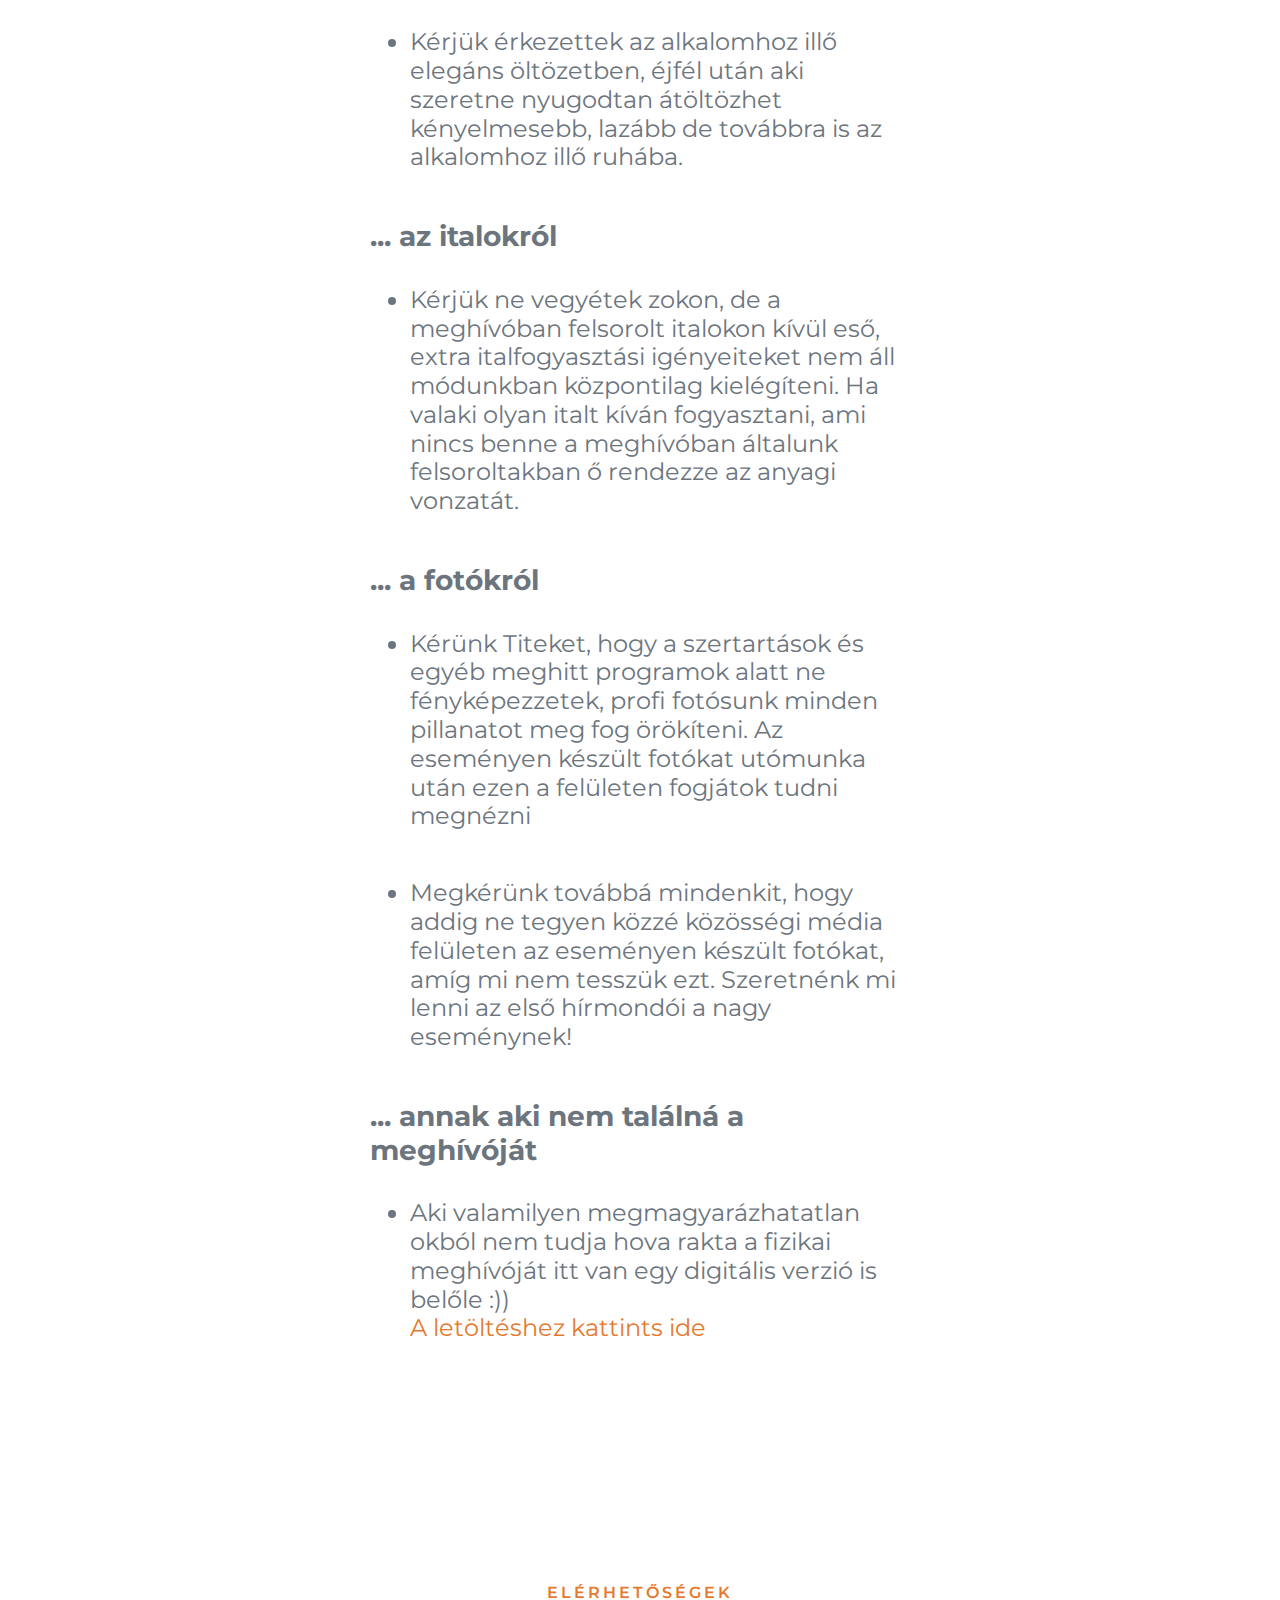
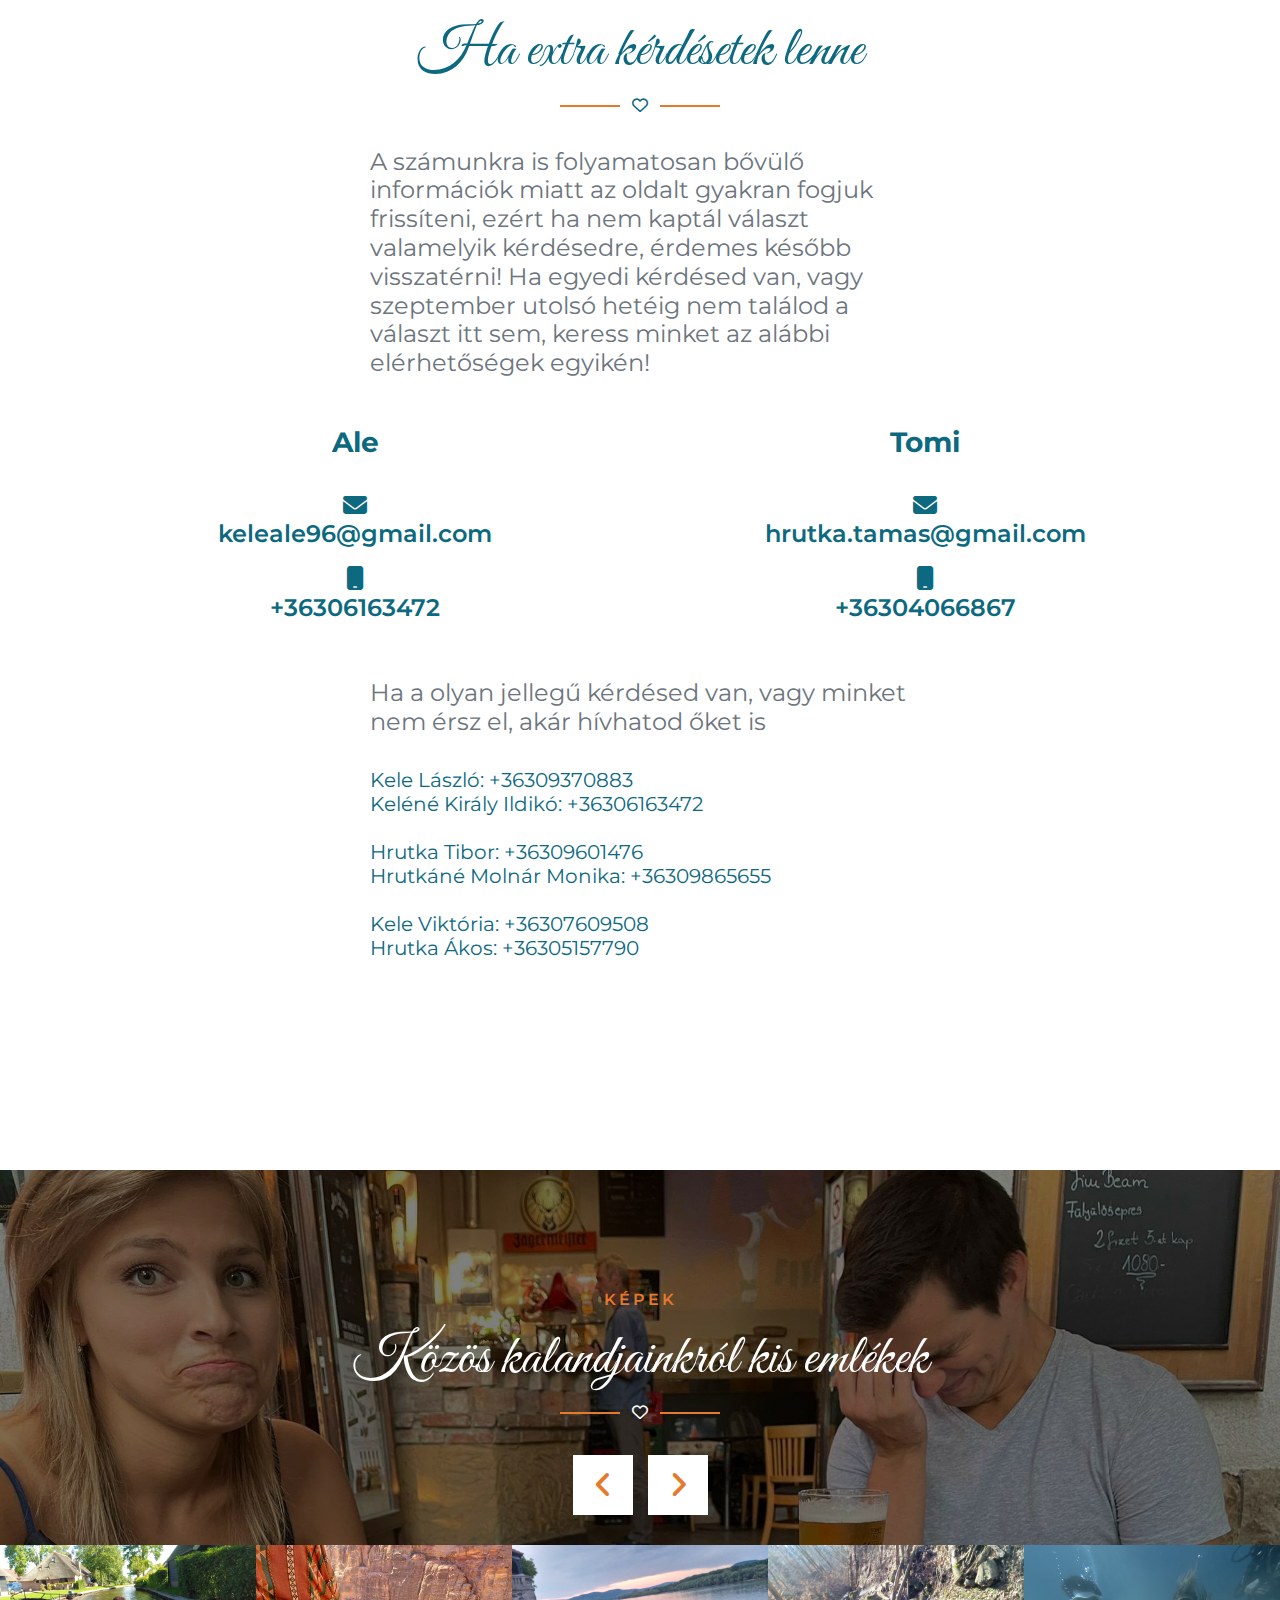
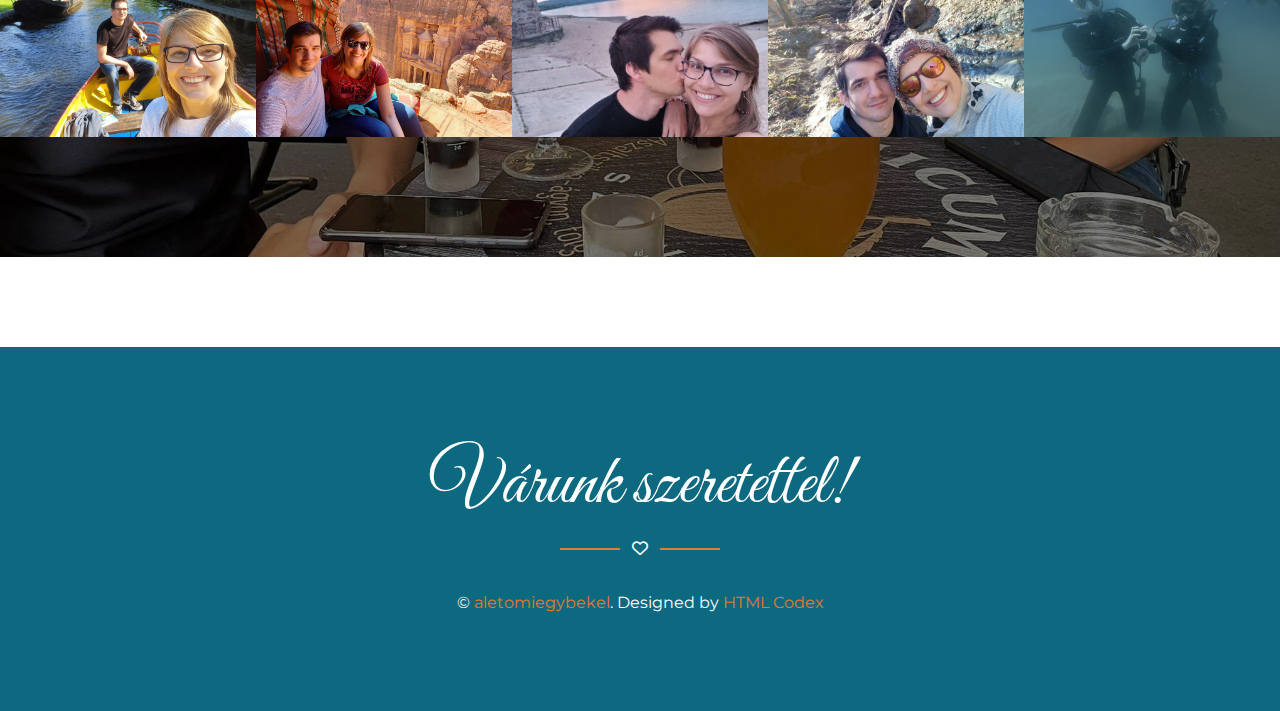
==== commit 0cab1623: "Update information" ====
--- a/preview.html
+++ b/preview.html
@@ -183,14 +183,20 @@
                         <ul>
                             <li class="mb-3">A polgári szertartás helyszínén lesz lehetőség szállást foglalni
                                 (<a href="https://sipito.hu/" target="_blank">Sipito pihenőpark</a>)</li>
-                            <li class="mb-3">Ára: 8000/Ft fő/éj</li>
+                            <li class="mb-3">Ára: 8000/Ft fő/éj (+18 éves kor felett 300ft/fő IFA)</li>
+                            <li class="mb-3">Fizetés: a szállás átvételekor előre. Lehetséges készpénzzel,
+                                bankkártyával, Szép kártyával is.</li>
                             <li class="mb-3">Szállás igényeteket kérünk legkésőbb <b>augusztus 15.</b>-ig jelezni a
                                 meghívón
                                 leírt vagy a kontaktok menüpont alatt látott elérhetőségek egyikén.</li>
+                            <li class="mb-3">Kulcsátvétel az étteremben történik, oda még ne vigyétek magatokkal a
+                                csomagokat, csak személyi igazolványt. A szállóvendégeknek külön parkoló biztosított a
+                                házak mellett, érdemes ott kipakolni a csomagokat.</li>
                             <li class="mb-3">Elfoglalás leghamarabb 2022.10.01 14:00-tól (ezt kérjük számoljátok bele az
                                 érkezési időbe).
                             </li>
                             <li class="mb-3">Elhagyás 2022.10.02 11:00-ig. </li>
+                            <li class="mb-3">Reggeli és morzsaparty 9-11 óráig tervezett.</li>
                             <li class="mb-3">Ágynemű biztosítva lesz. </li>
                             <li class="mb-3">Kulcs átvételről és fizetésről részletes információk később ugyanitt!</li>
                             <li class="mb-3">Azok számára, akiknek nincs szállás, (akik a közelben laknak ->Tomi
@@ -248,9 +254,24 @@
                     <h3 class="font-weight-bold text-muted mb-3 pb-3">... a közös fotózkodásról</h3>
                     <h4 class="font-weight-normal text-muted mb-3 pb-3">
                         <ul>
-                            <li>A közös fotózkodás a gördülékenység érdekében meghatározott sorrendben fog történni. A
-                                vőfély a helyszínen mindent koordinálni fog, de aki kíváncsi előre a sorrendre, ezen a
-                                felületen elolvashatja szeptember utolsó hetétől.</li>
+                            <li>A közös fotózkodás a gördülékenység érdekében meghatározott sorrendben fog
+                                történni. A
+                                vőfély a helyszínen mindent koordinálni fog, de aki kíváncsi előre a sorrendreitt
+                                olvashatja.
+                                Reméljük, hogy mindenki tudja, melyik csoportba tartozik, de ha mégsem, inkább állj be
+                                kétszer! :)
+                                Kérjük, hogy aki a későbbi turnusokba tartozik ne menjen túl messzire (az italpultig
+                                elmenni persze ajánlott! :) ), hogy mindig hallótávolságban legyen a vőfély!
+                                <ul class="mt-3">
+                                    <li>1. turnus: Ale család</li>
+                                    <li>2. turnus: Tomi család</li>
+                                    <li>3. turnus: Ale családi barátok</li>
+                                    <li>4. turnus: Tomi családi barátok</li>
+                                    <li>5. turnus: Volt iskolatársak</li>
+                                    <li>6. turnus: IÖCS</li>
+                                </ul>
+                            </li>
+
                         </ul>
                     </h4>
                 </div>
@@ -262,6 +283,20 @@
                         <ul>
                             <li>Kérjük érkezettek az alkalomhoz illő elegáns öltözetben, éjfél után aki szeretne
                                 nyugodtan átöltözhet kényelmesebb, lazább de továbbra is az alkalomhoz illő ruhába.
+                            </li>
+                        </ul>
+                    </h4>
+                </div>
+            </div>
+            <div class="row justify-content-center">
+                <div class="col-md-6 text-left">
+                    <h3 class="font-weight-bold text-muted mb-3 pb-3">... az italokról</h3>
+                    <h4 class="font-weight-normal text-muted mb-3 pb-3">
+                        <ul>
+                            <li>Kérjük ne vegyétek zokon, de a meghívóban felsorolt italokon kívül eső, extra
+                                italfogyasztási igényeiteket nem áll módunkban központilag kielégíteni. Ha valaki olyan
+                                italt kíván fogyasztani, ami nincs benne a meghívóban általunk felsoroltakban ő rendezze
+                                az anyagi vonzatát.
                             </li>
                         </ul>
                     </h4>
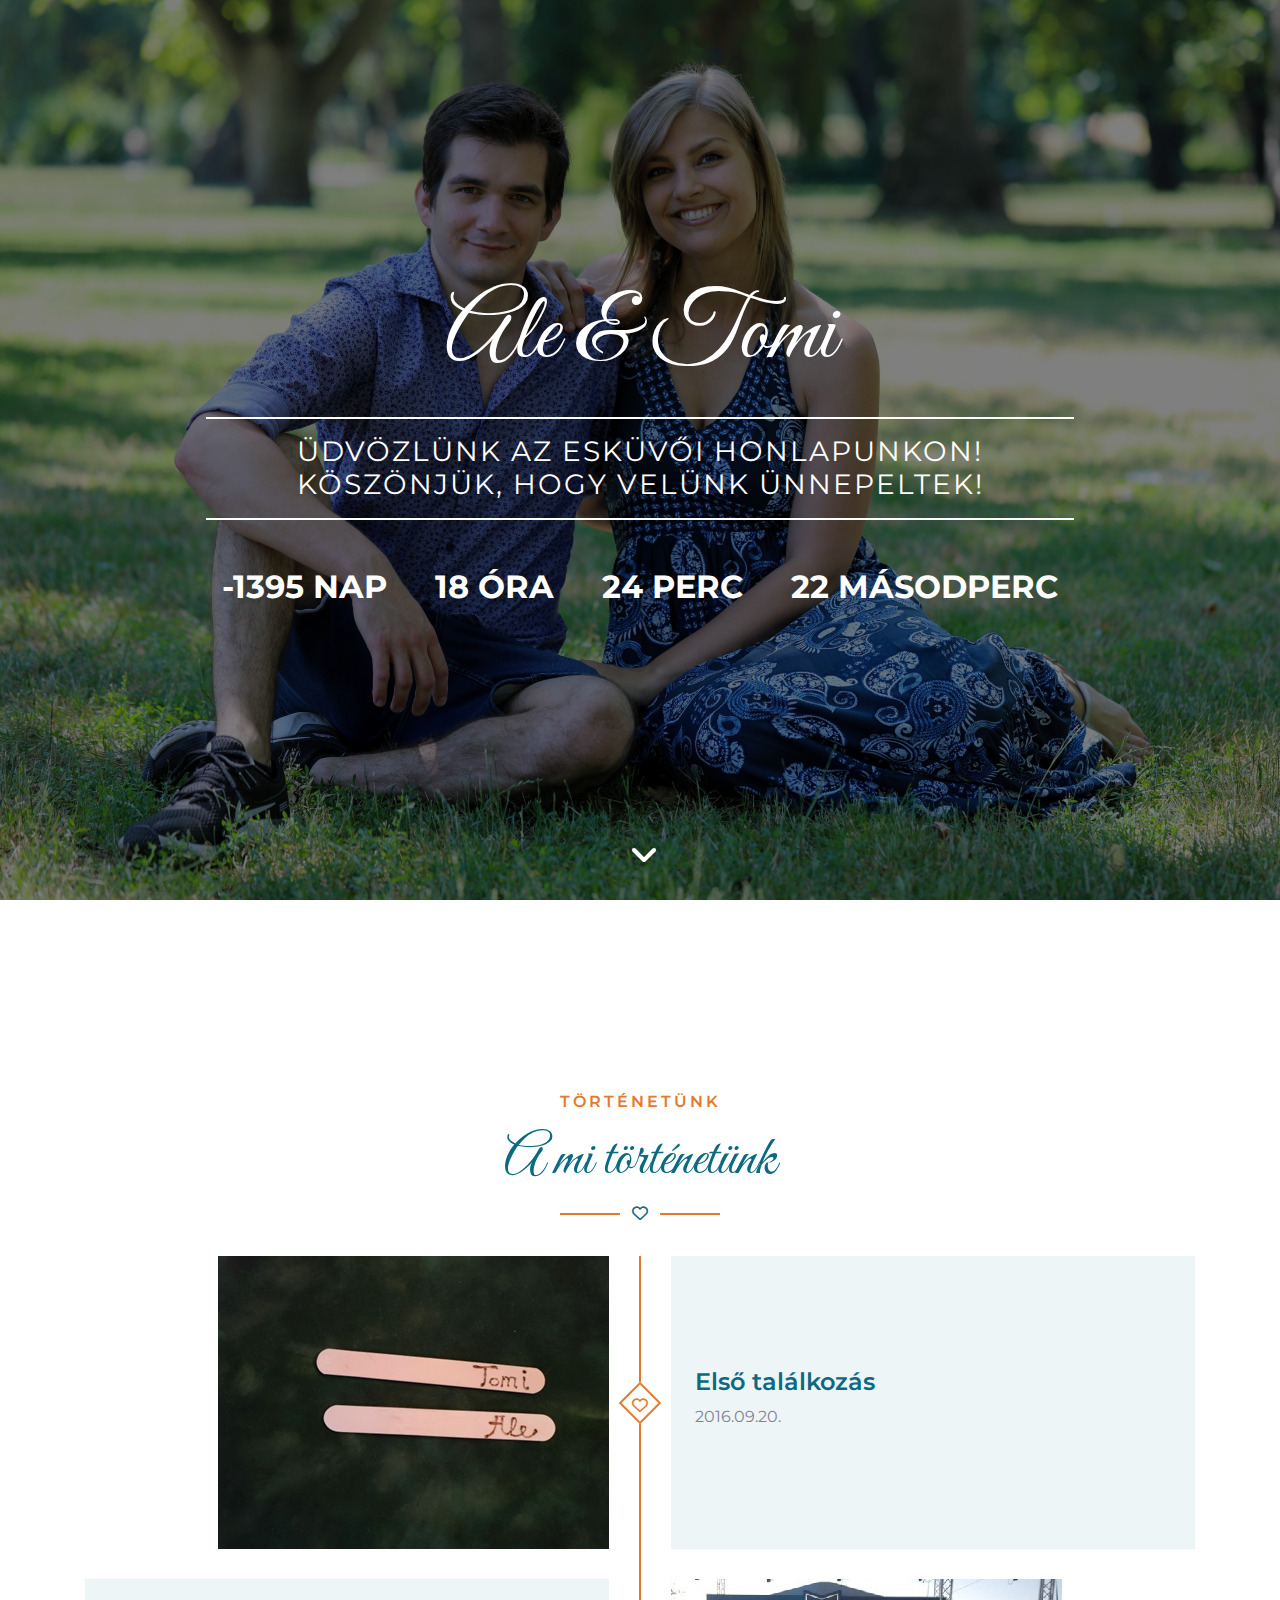
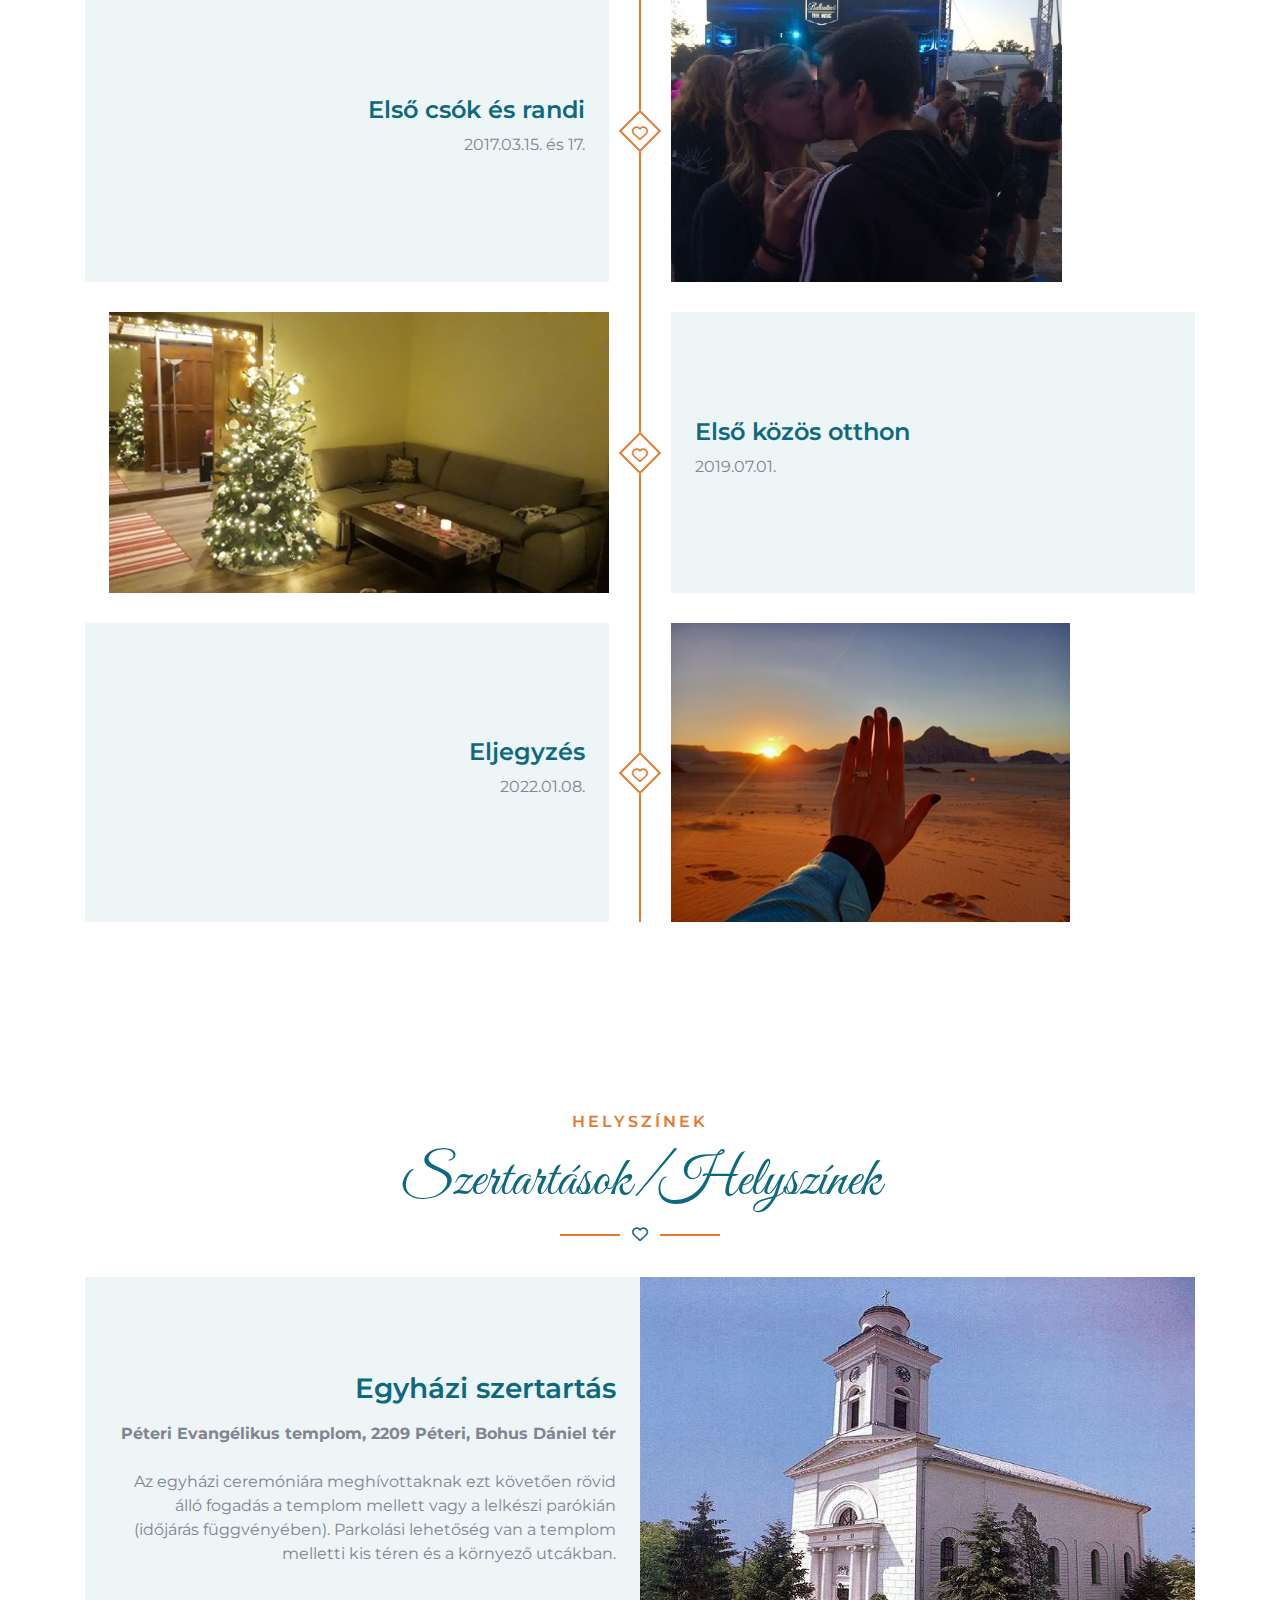
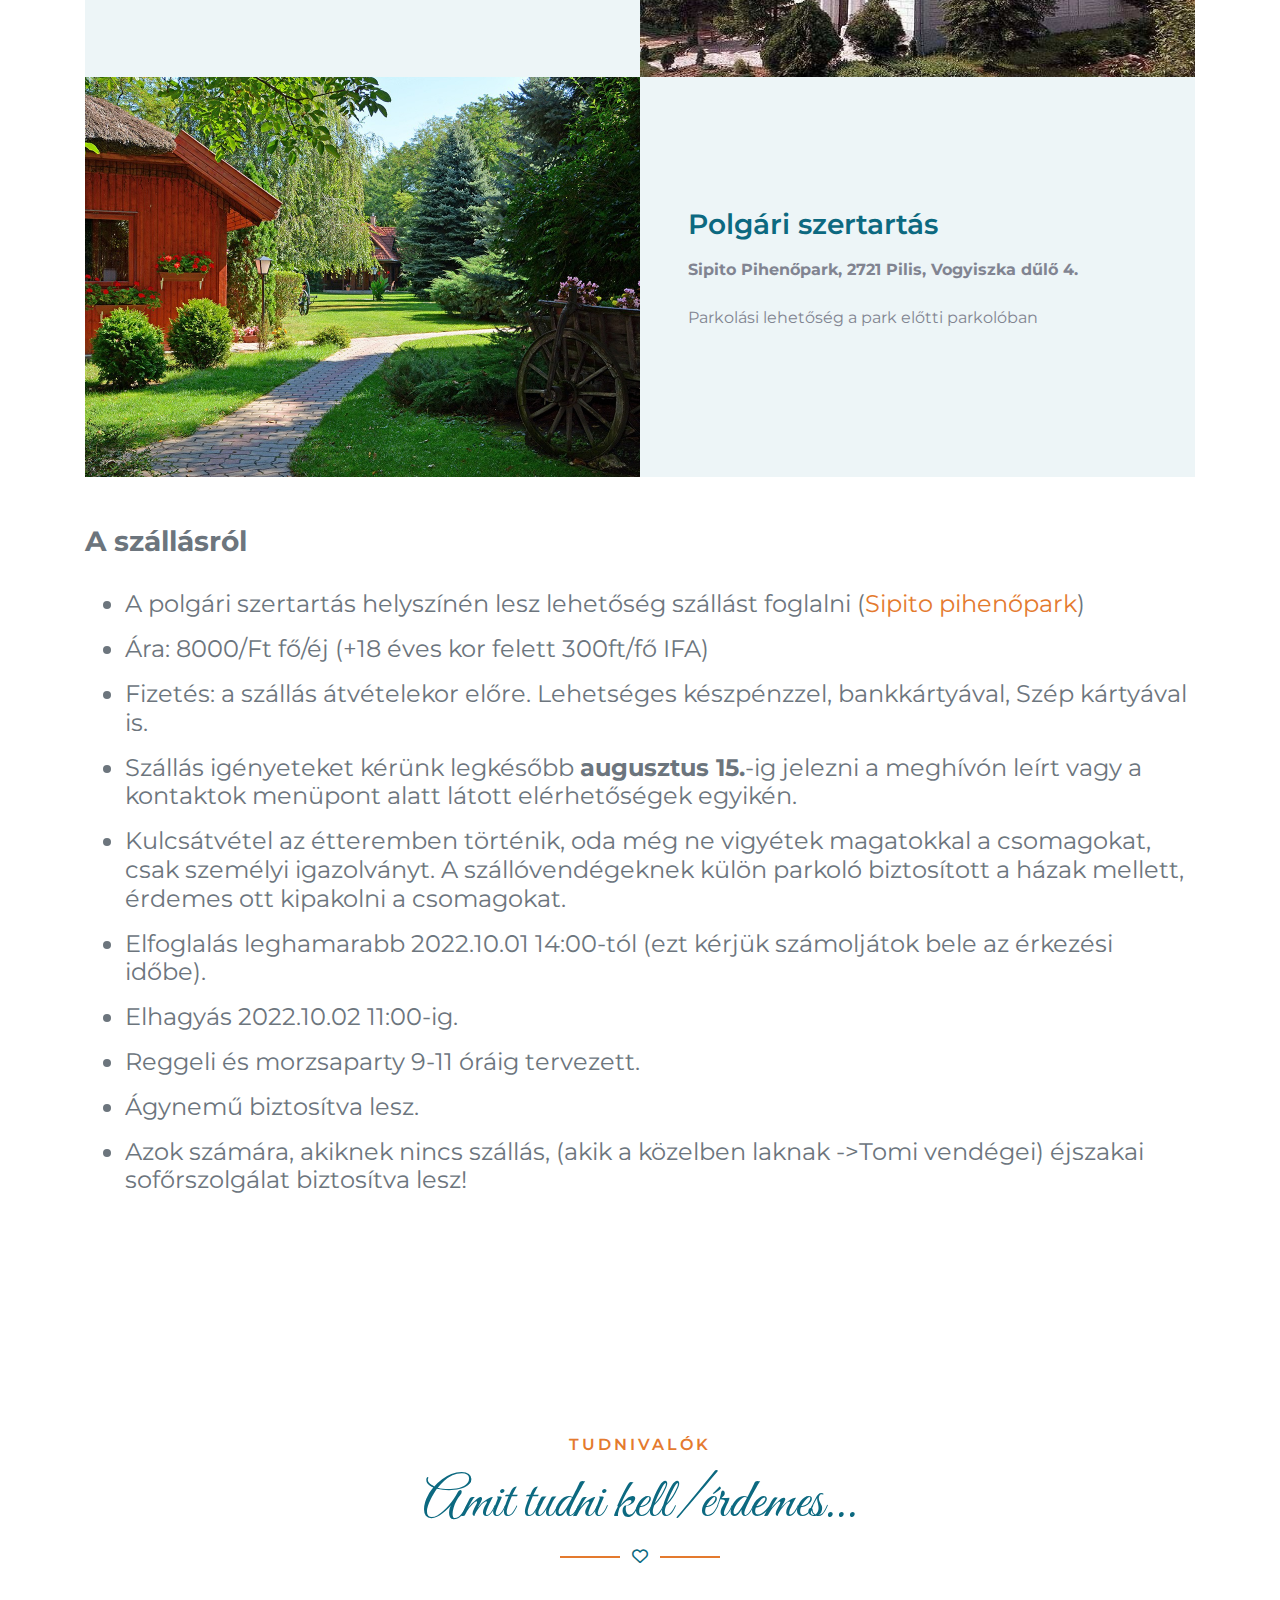
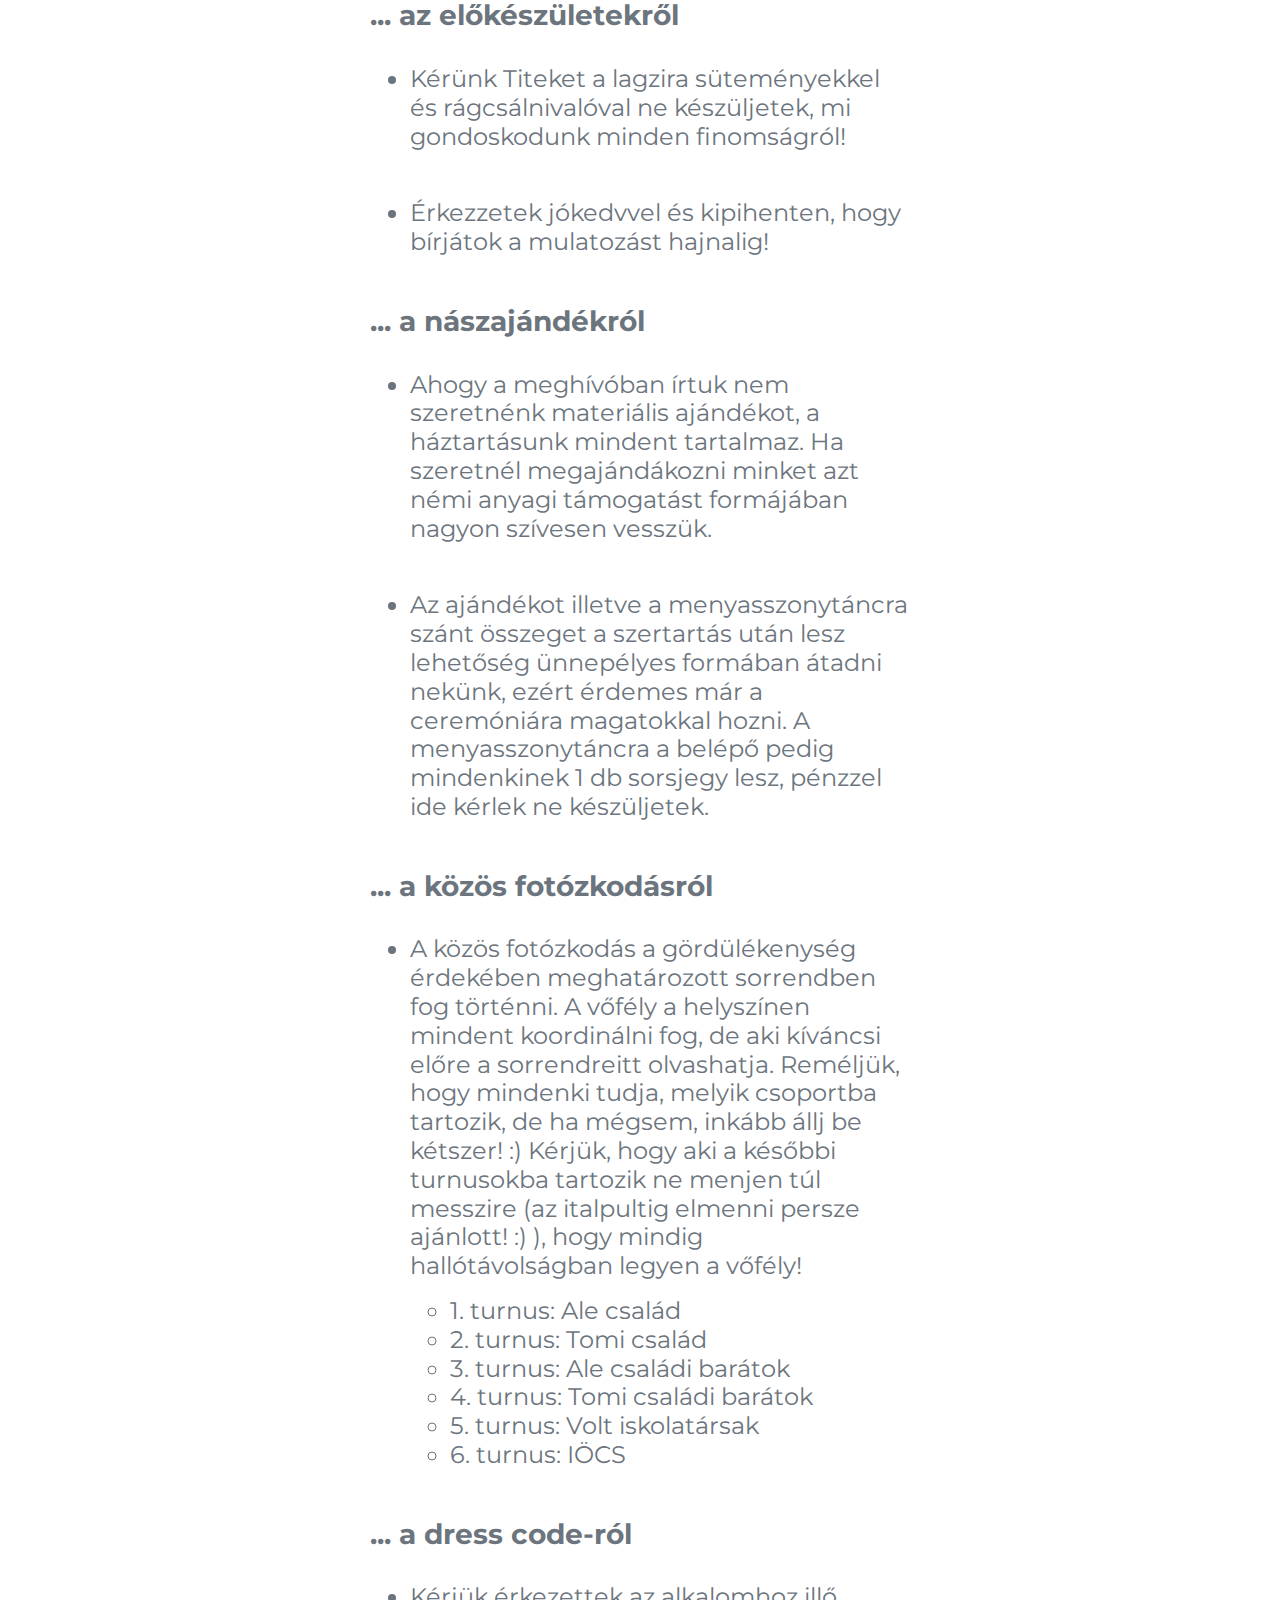
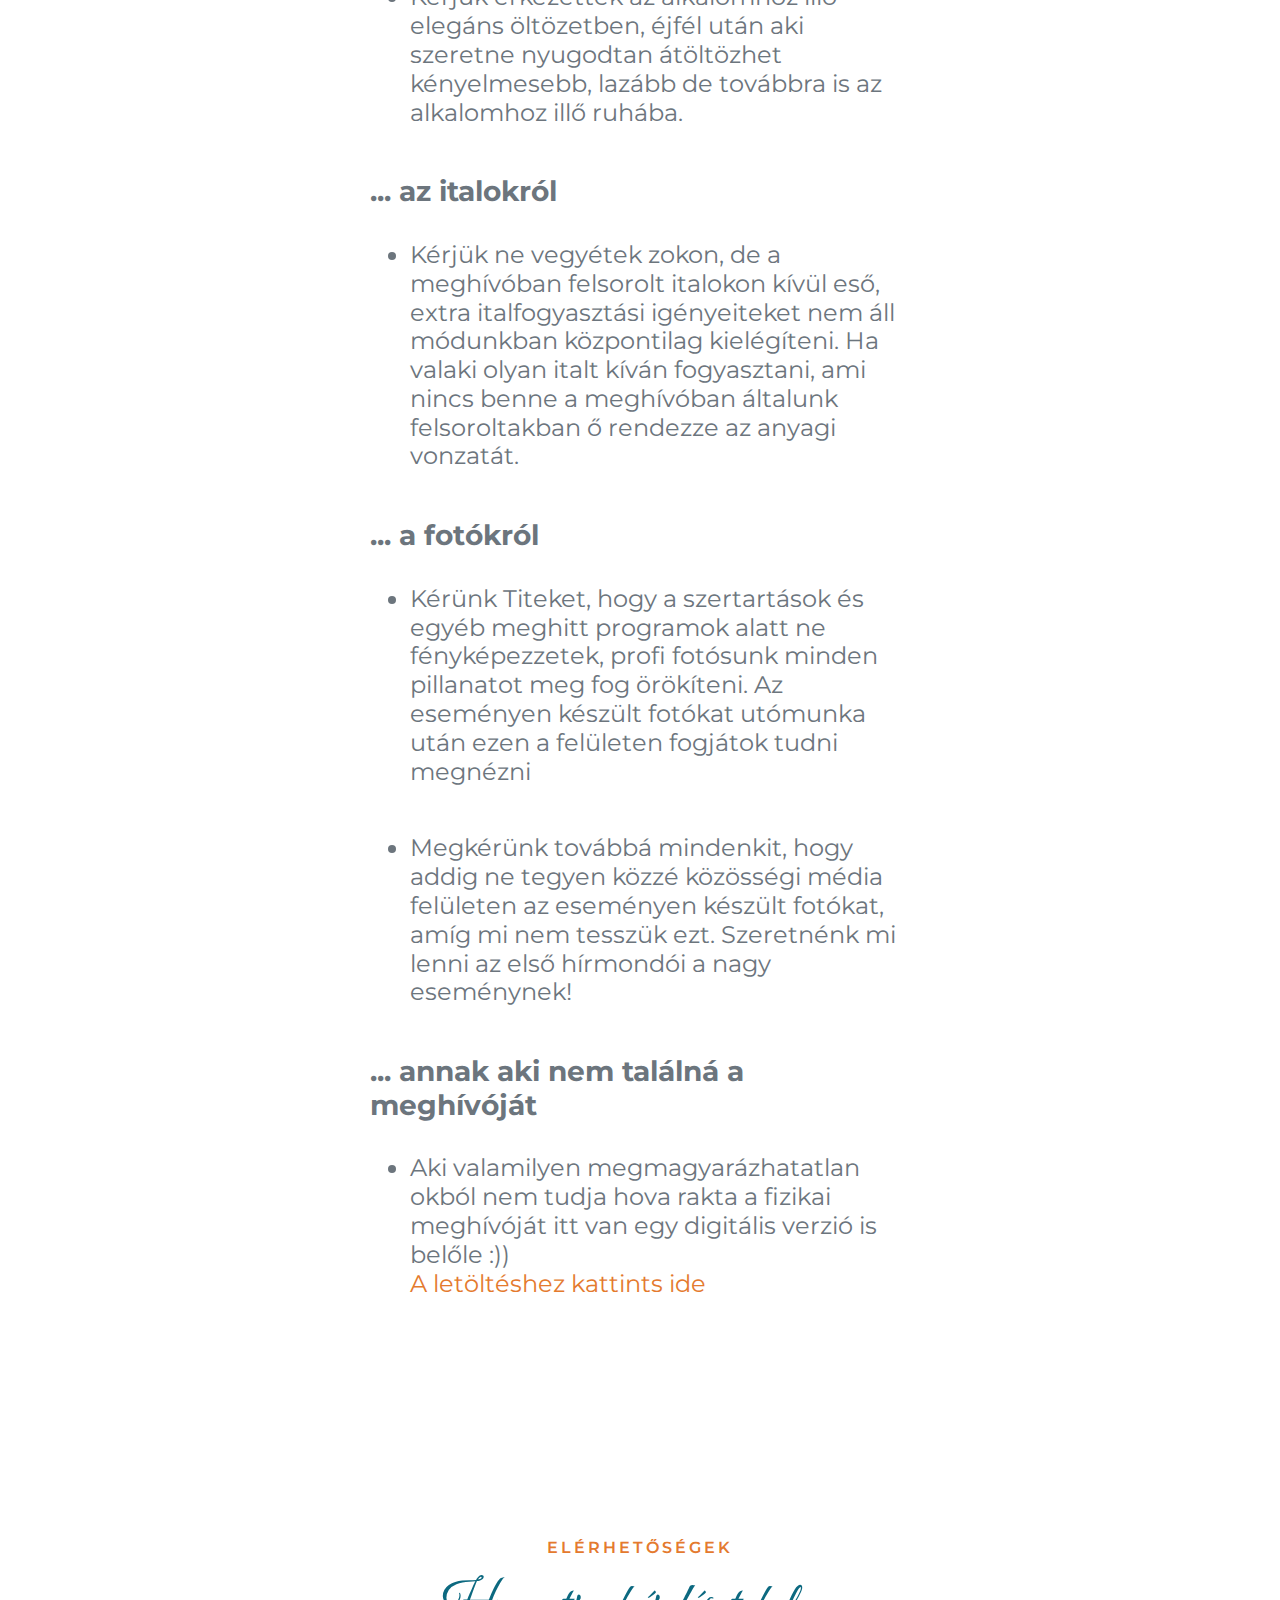
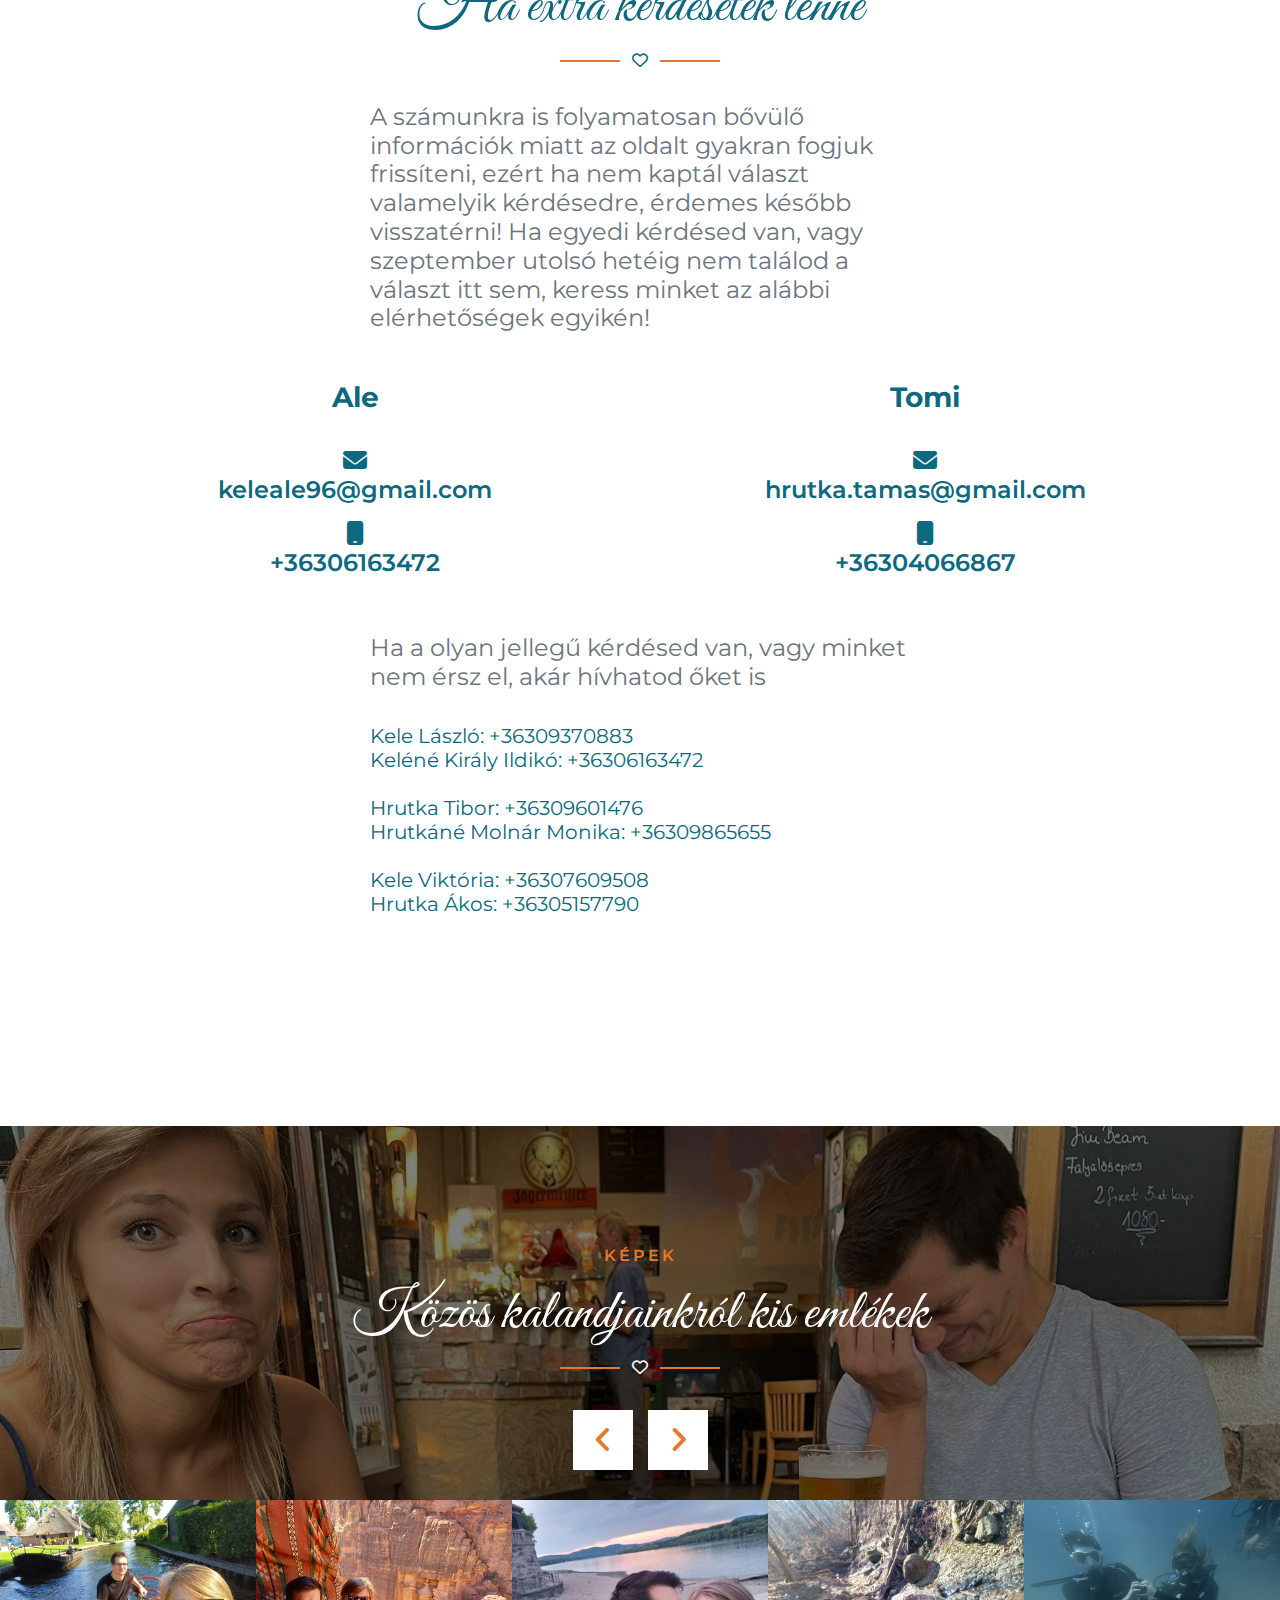
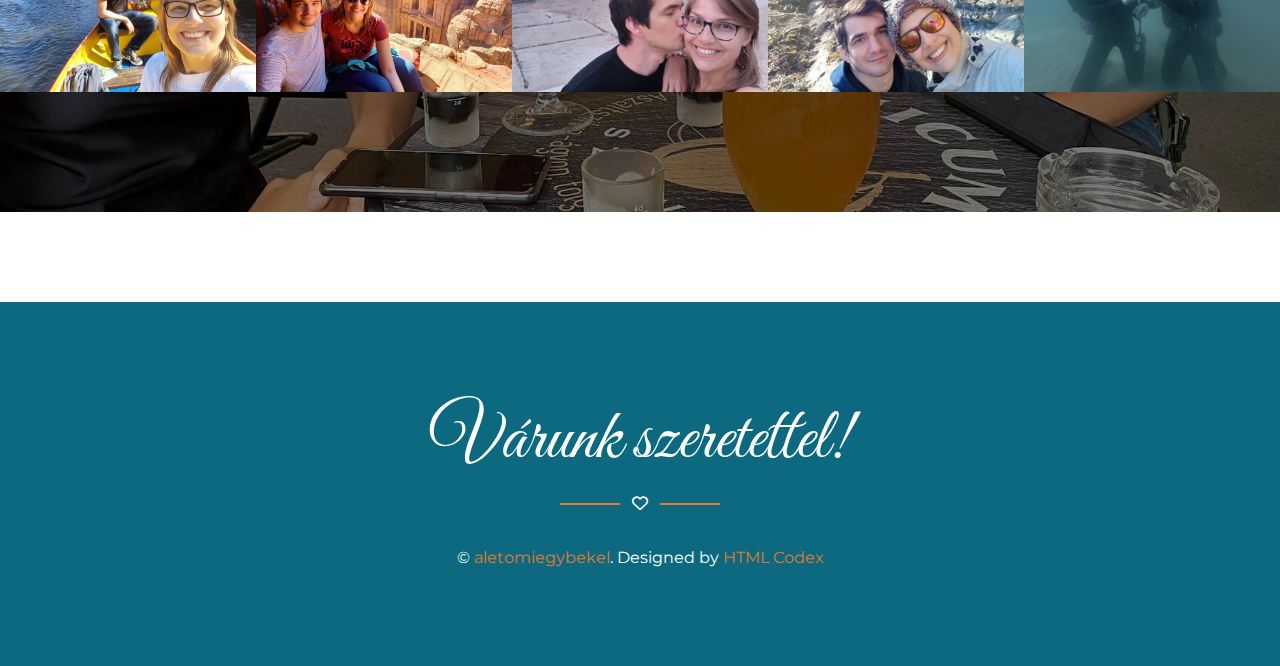
==== commit 4b1a27a7: "Move changes to the main page" ====
--- a/preview.html
+++ b/preview.html
@@ -198,7 +198,6 @@
                             <li class="mb-3">Elhagyás 2022.10.02 11:00-ig. </li>
                             <li class="mb-3">Reggeli és morzsaparty 9-11 óráig tervezett.</li>
                             <li class="mb-3">Ágynemű biztosítva lesz. </li>
-                            <li class="mb-3">Kulcs átvételről és fizetésről részletes információk később ugyanitt!</li>
                             <li class="mb-3">Azok számára, akiknek nincs szállás, (akik a közelben laknak ->Tomi
                                 vendégei) éjszakai sofőrszolgálat biztosítva lesz! </li>
                         </ul>
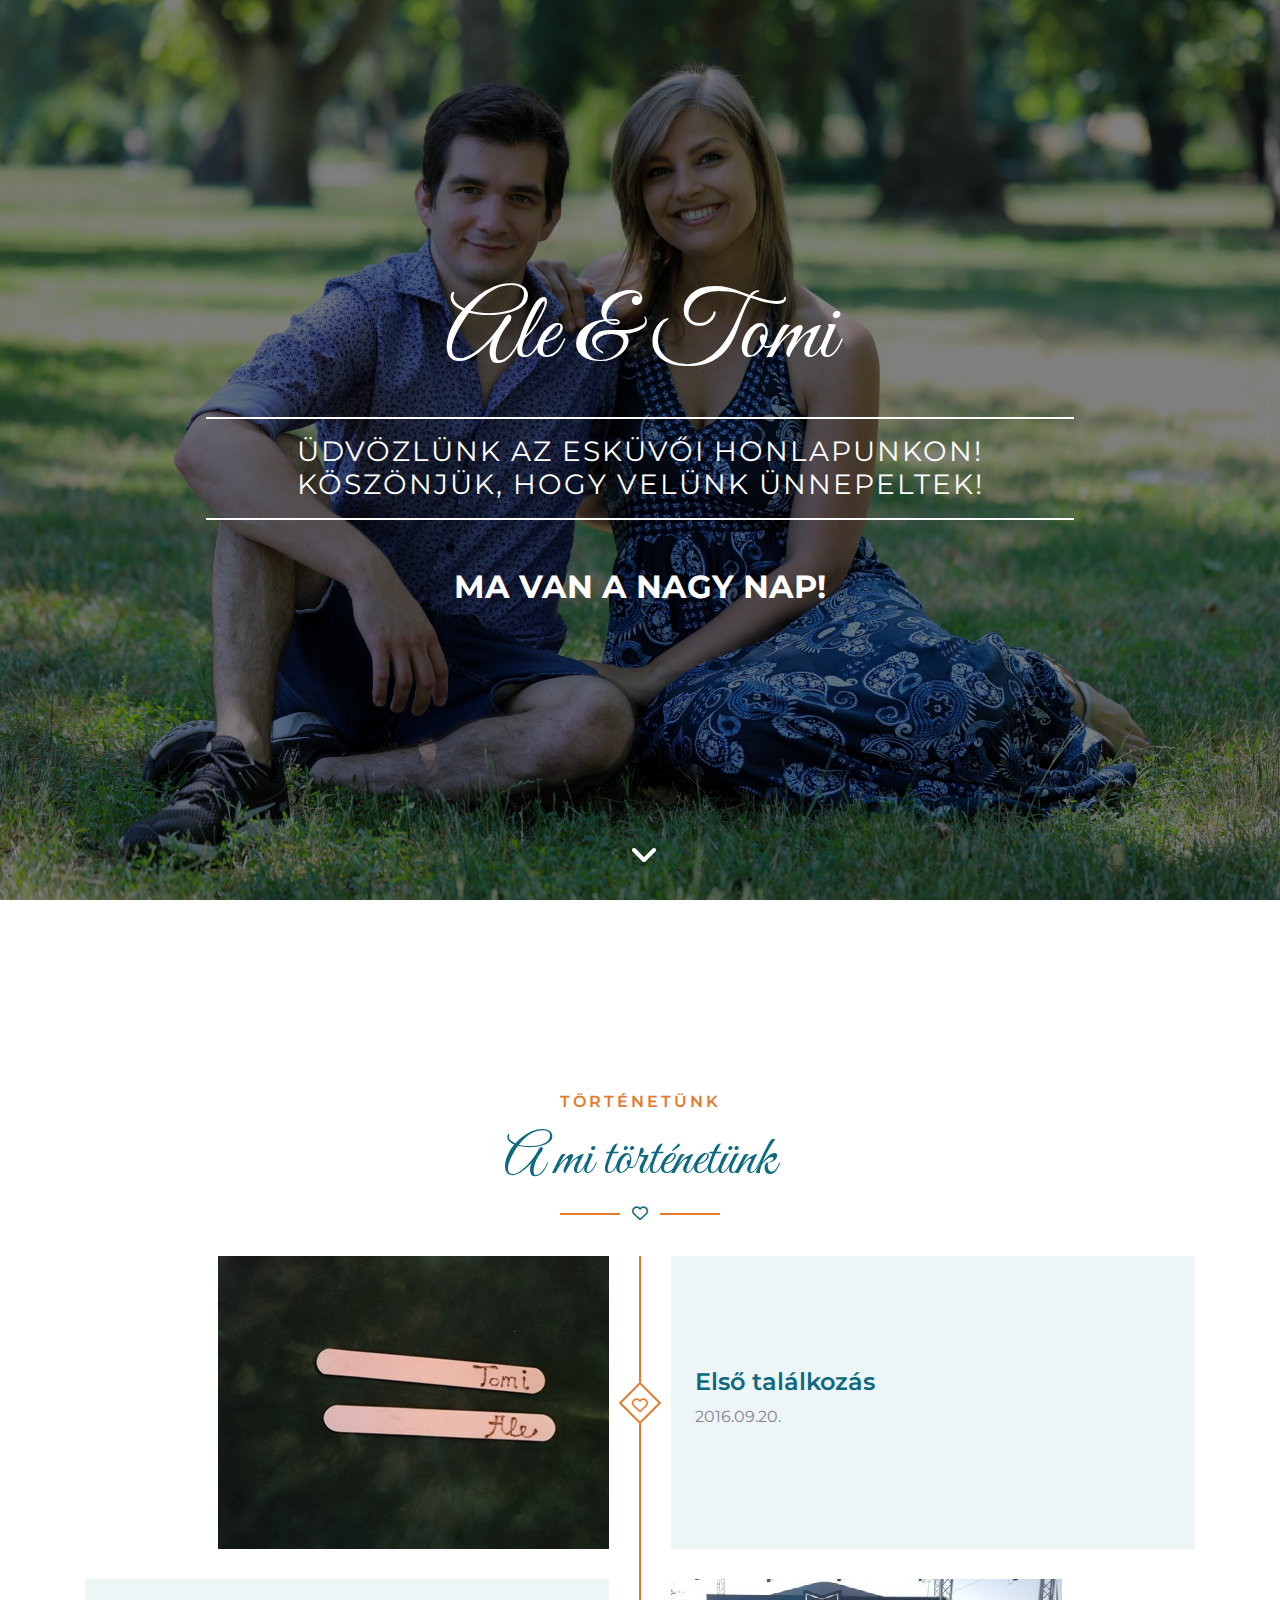
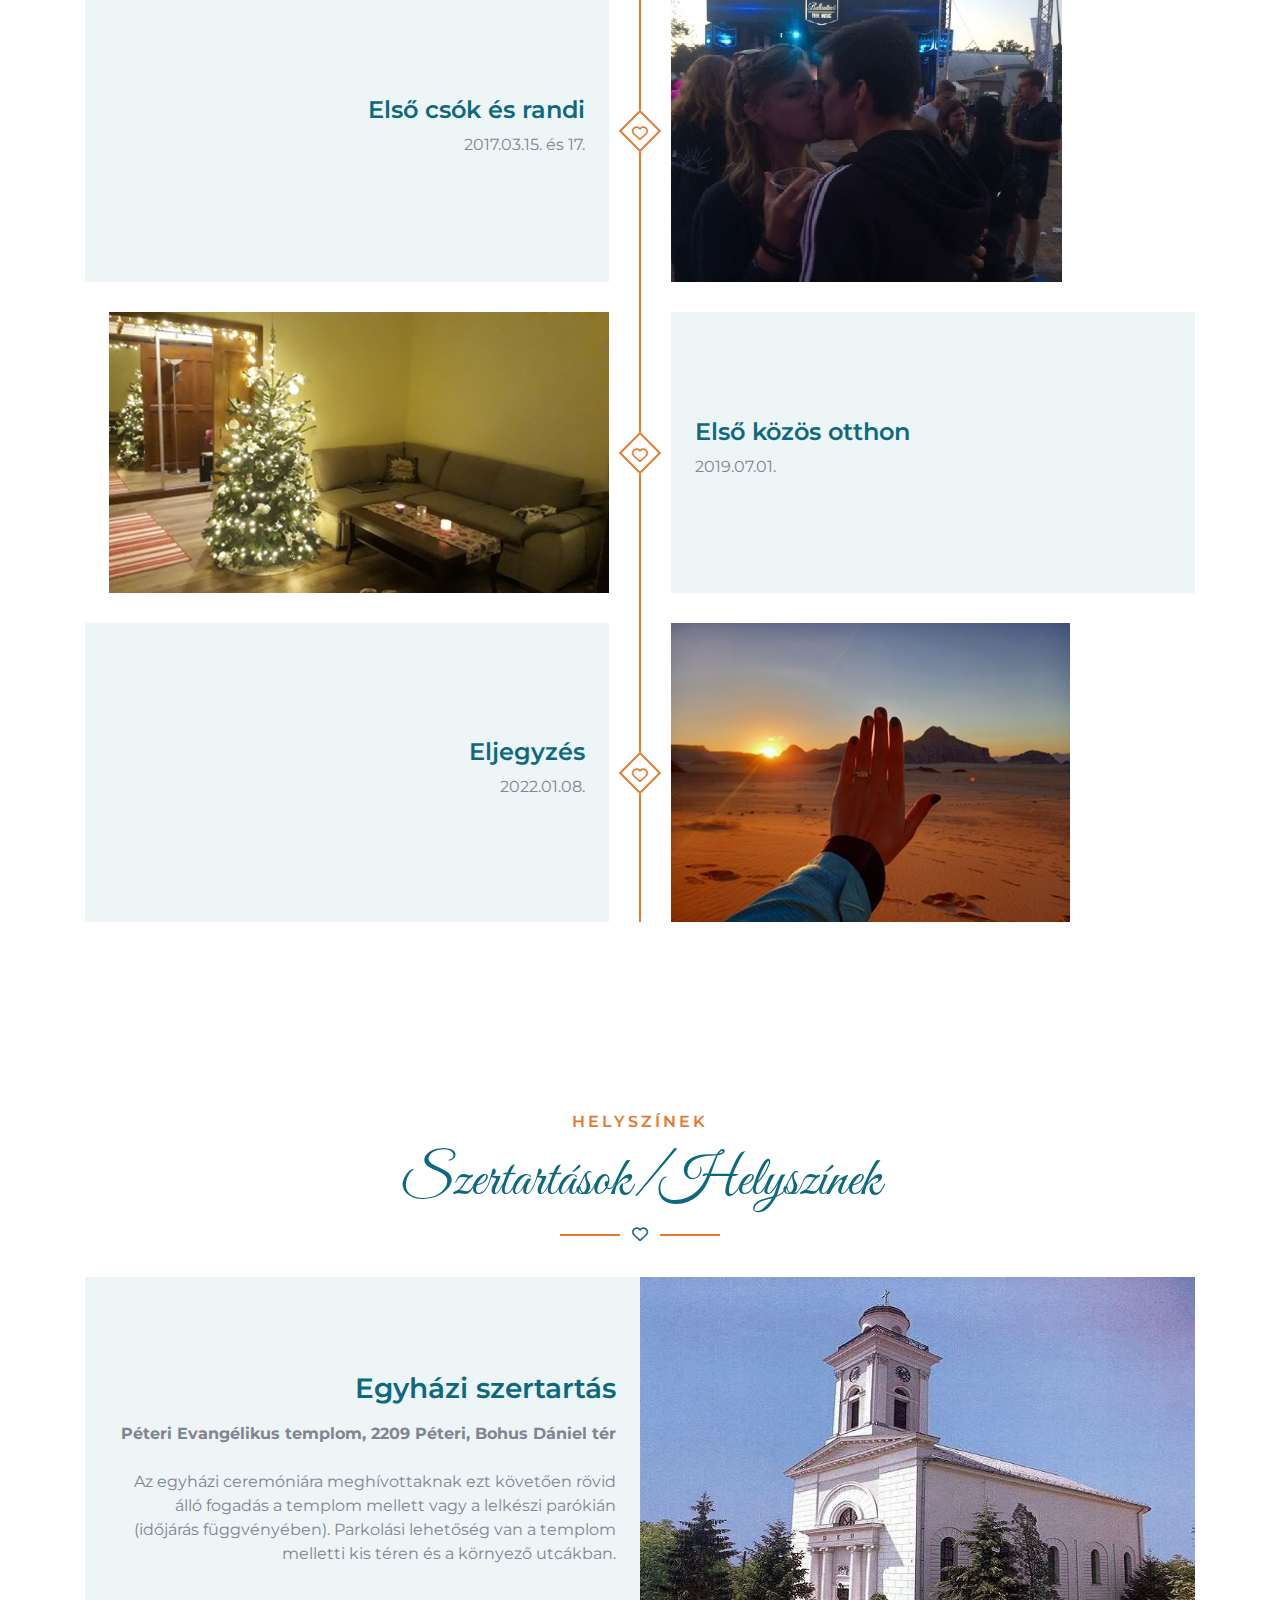
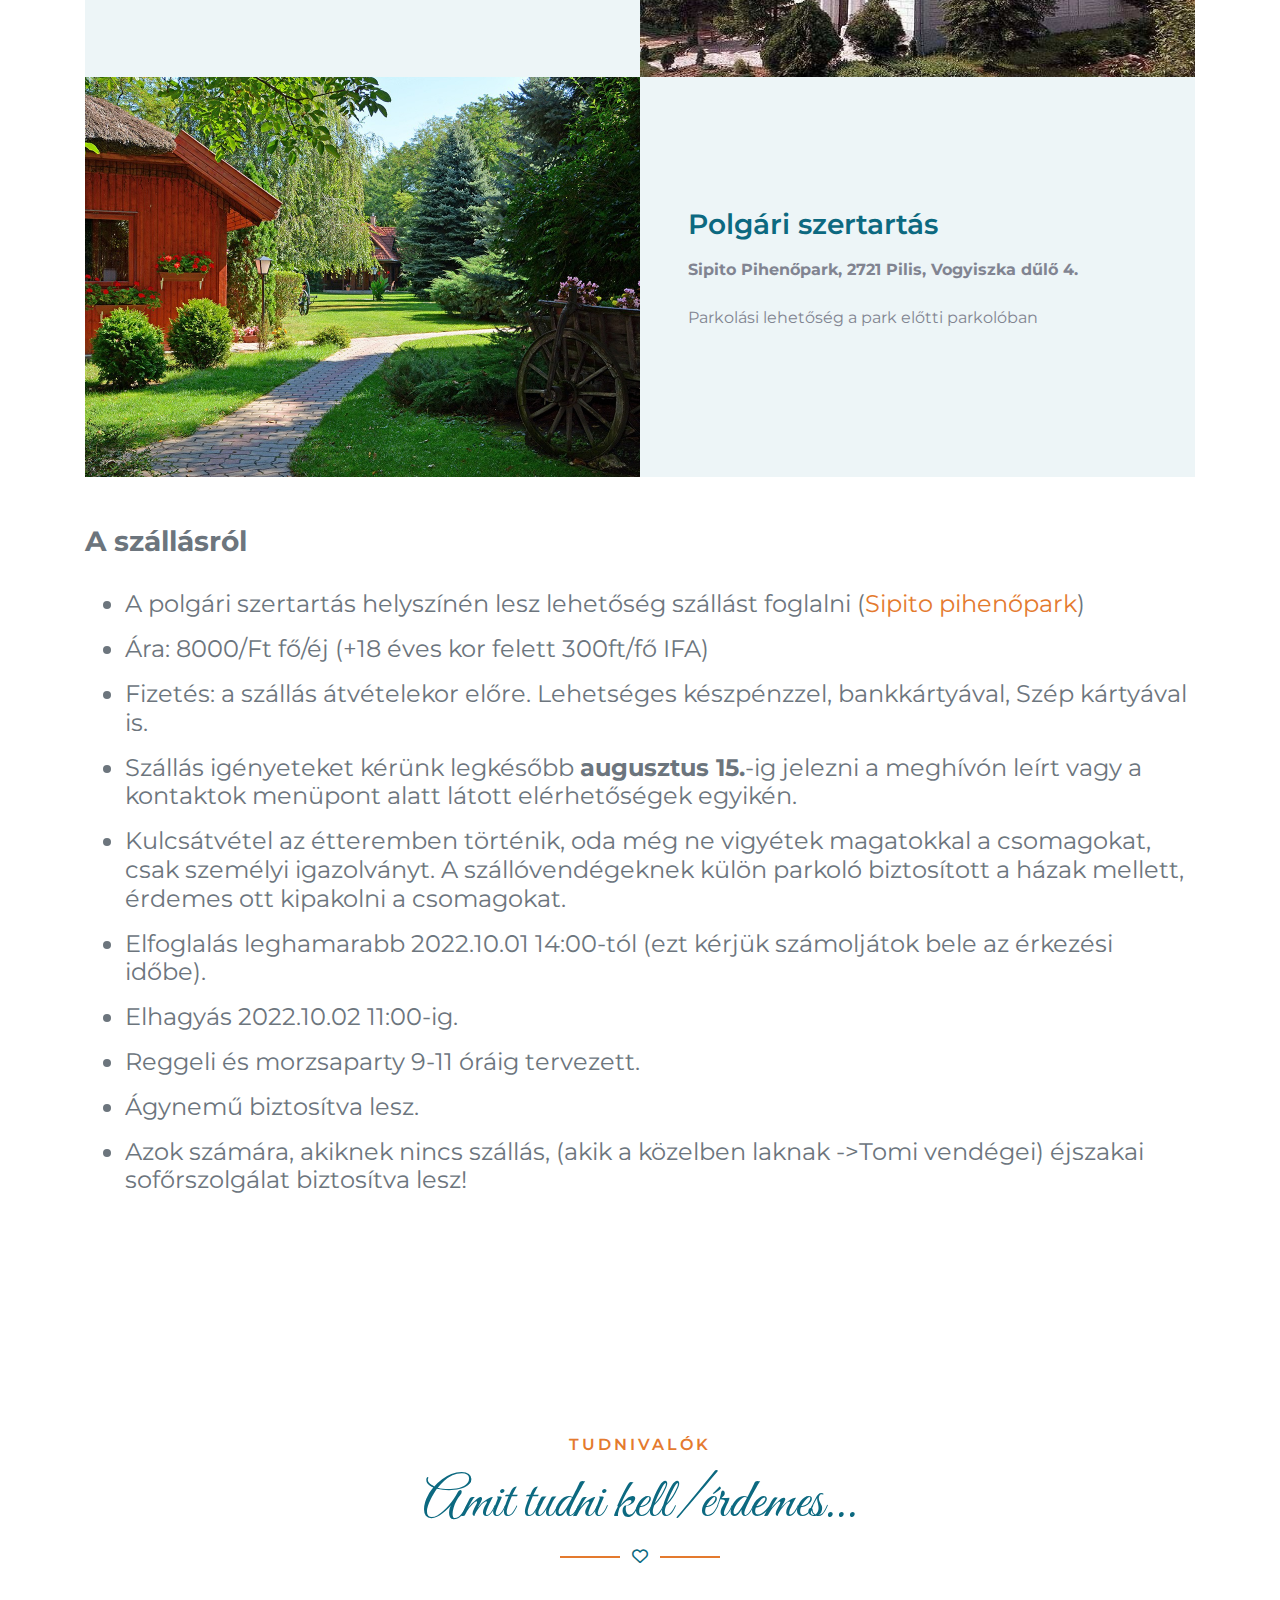
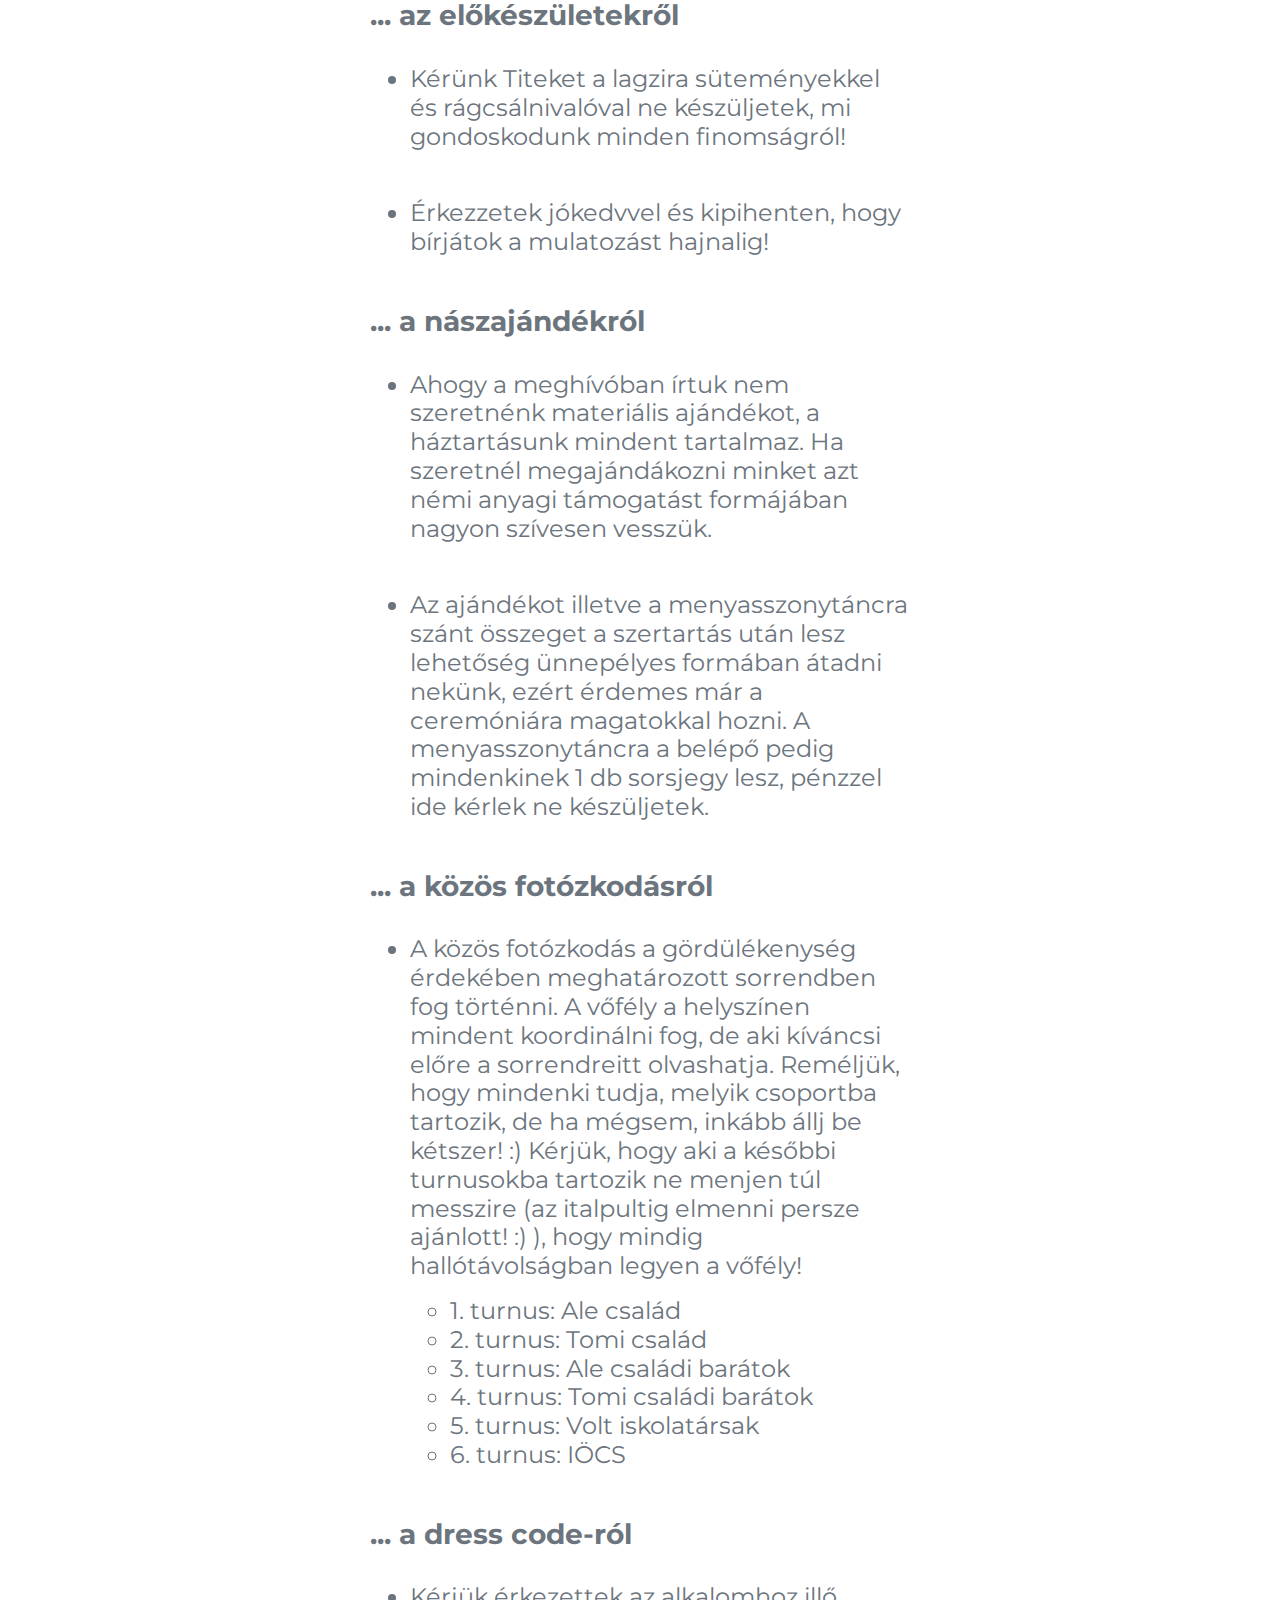
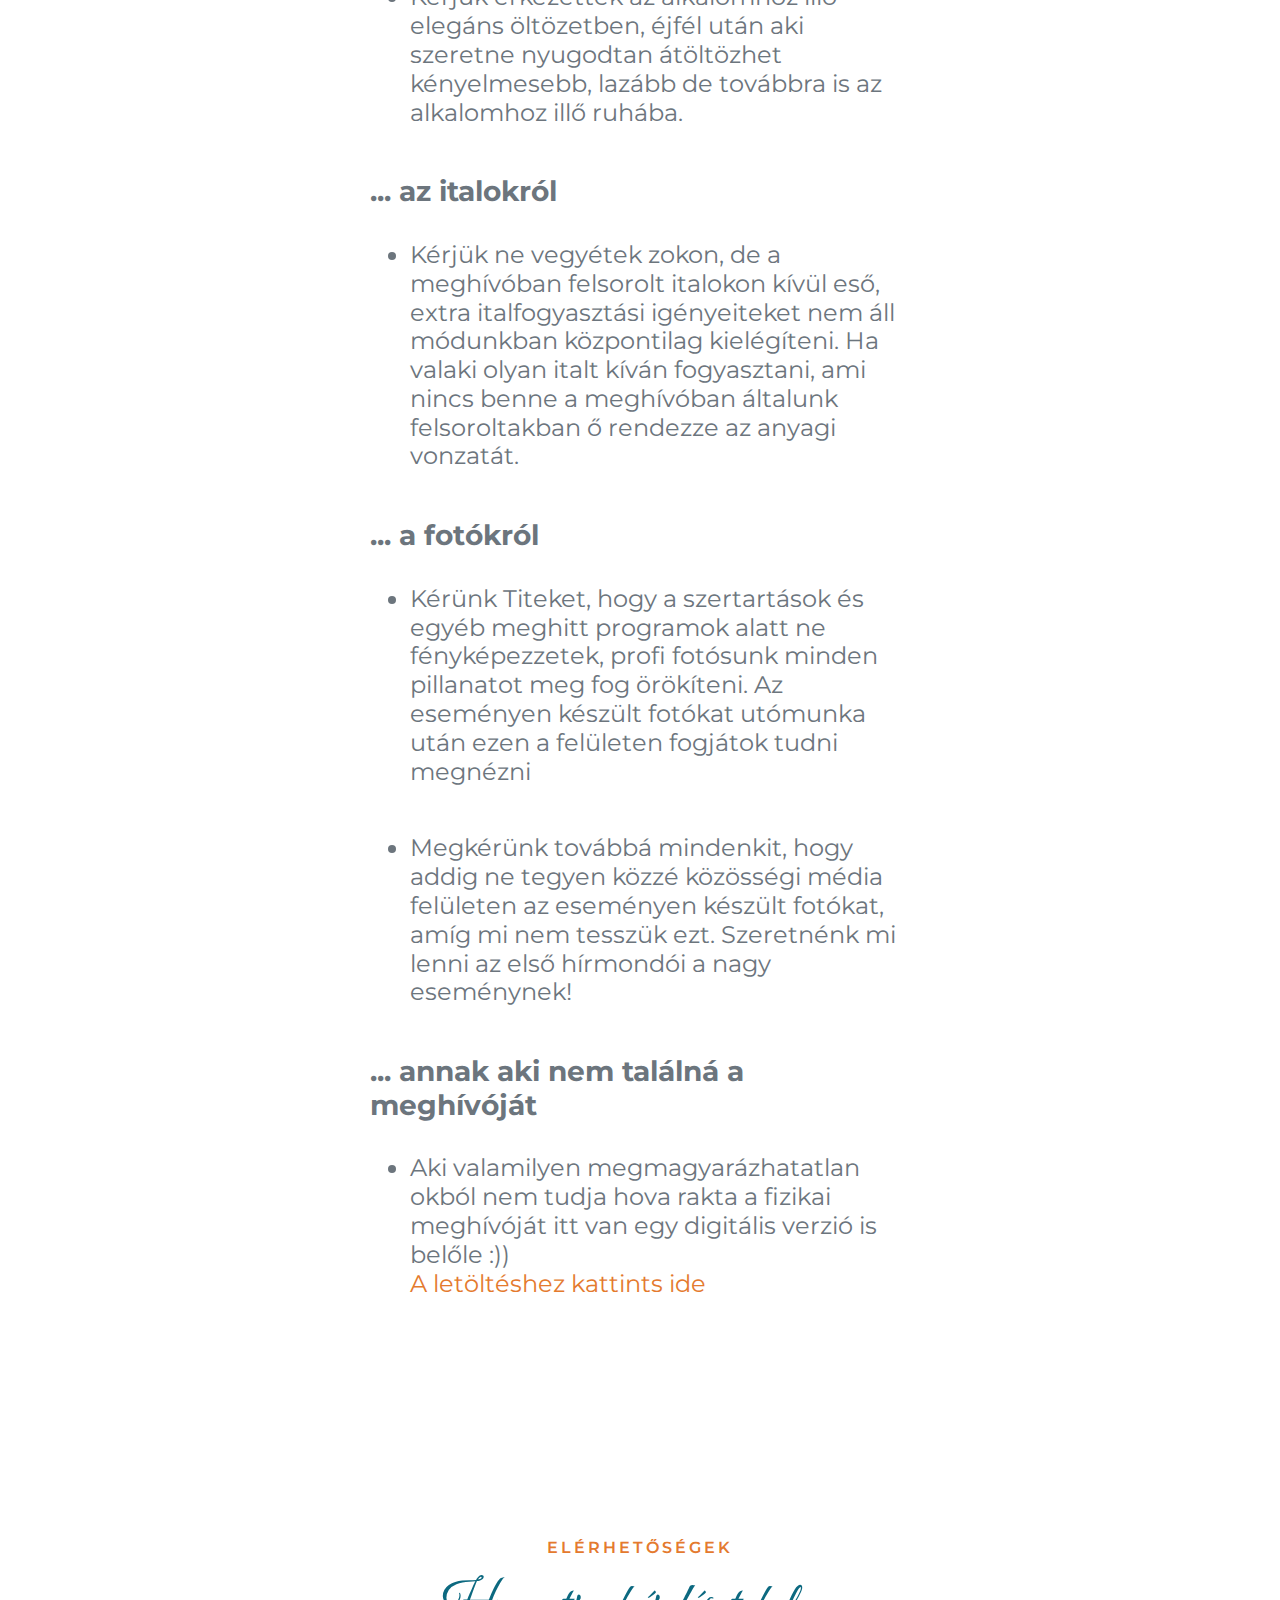
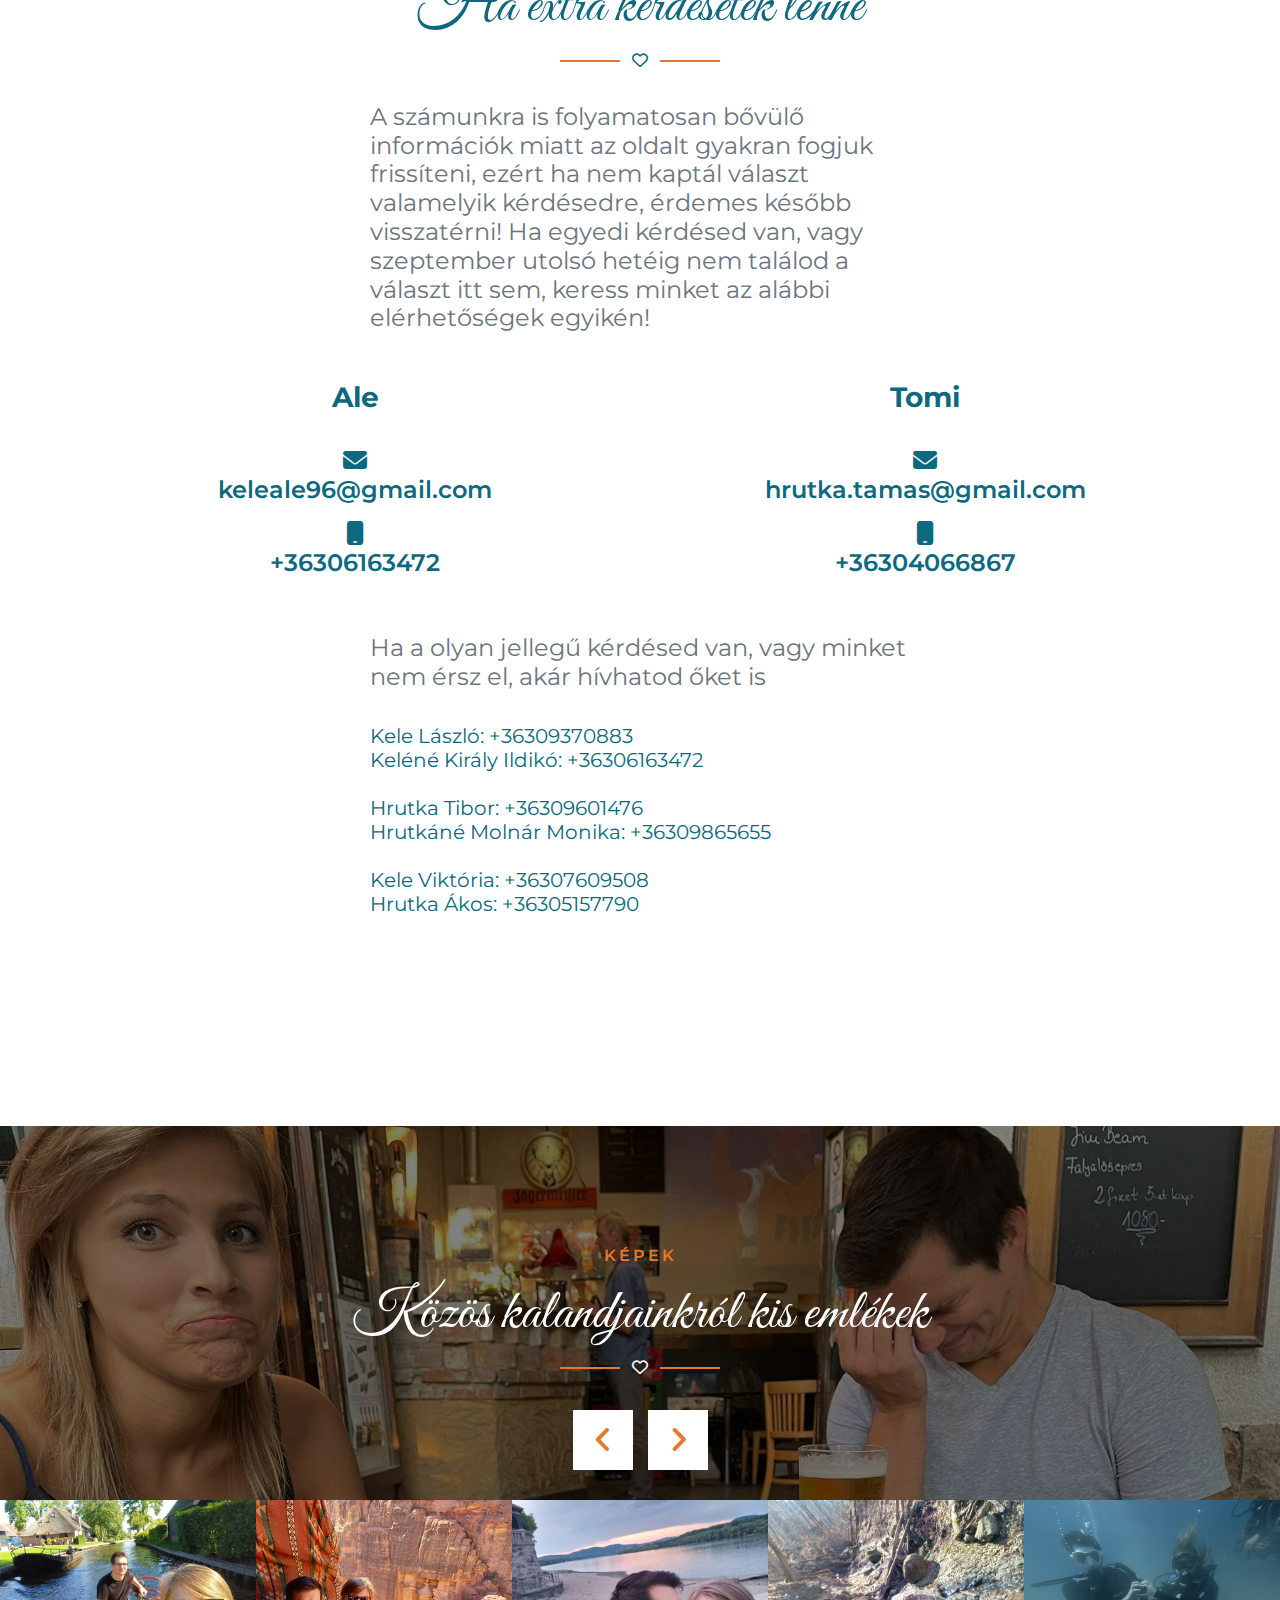
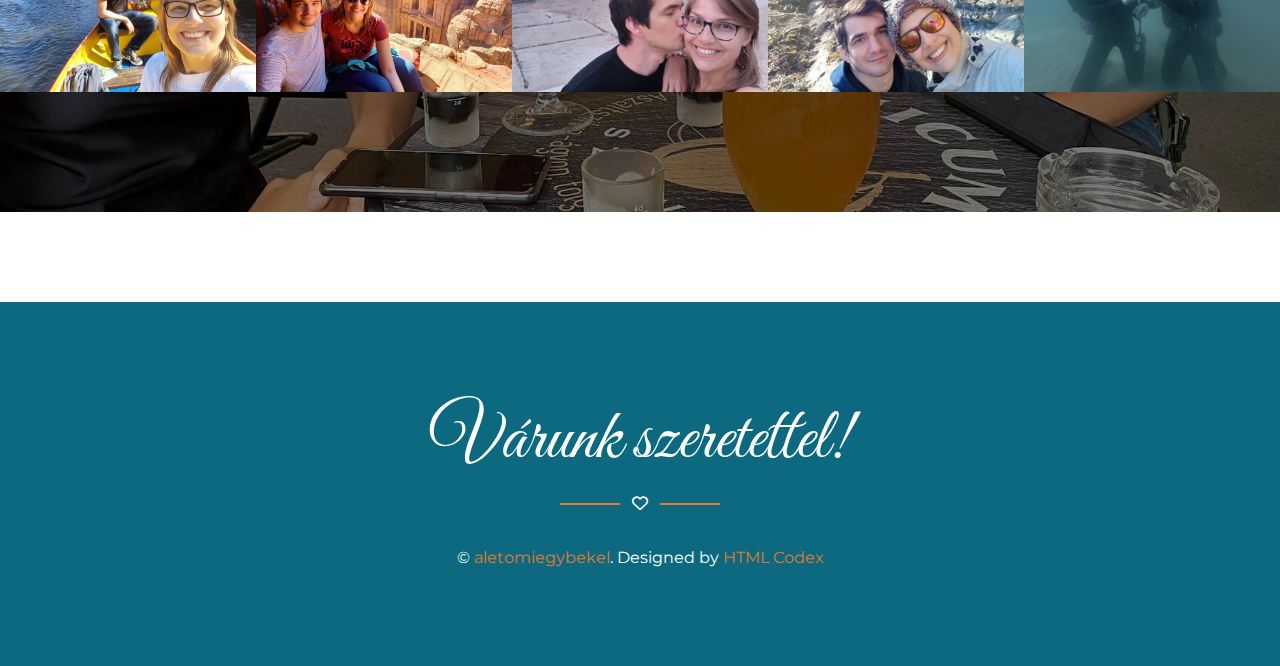
==== commit 76695331: "Remove timer" ====
--- a/preview.html
+++ b/preview.html
@@ -69,7 +69,7 @@
                                     velünk ünnepeltek!</h3>
                             </div>
                             <div>
-                                <h2 class="text-uppercase font-weight-bold text-white m-0 pt-5" id="timer"></h2>
+                                <h2 class="text-uppercase font-weight-bold text-white m-0 pt-5">MA VAN A NAGY NAP!</h2>
                             </div>
                         </div>
                     </div>
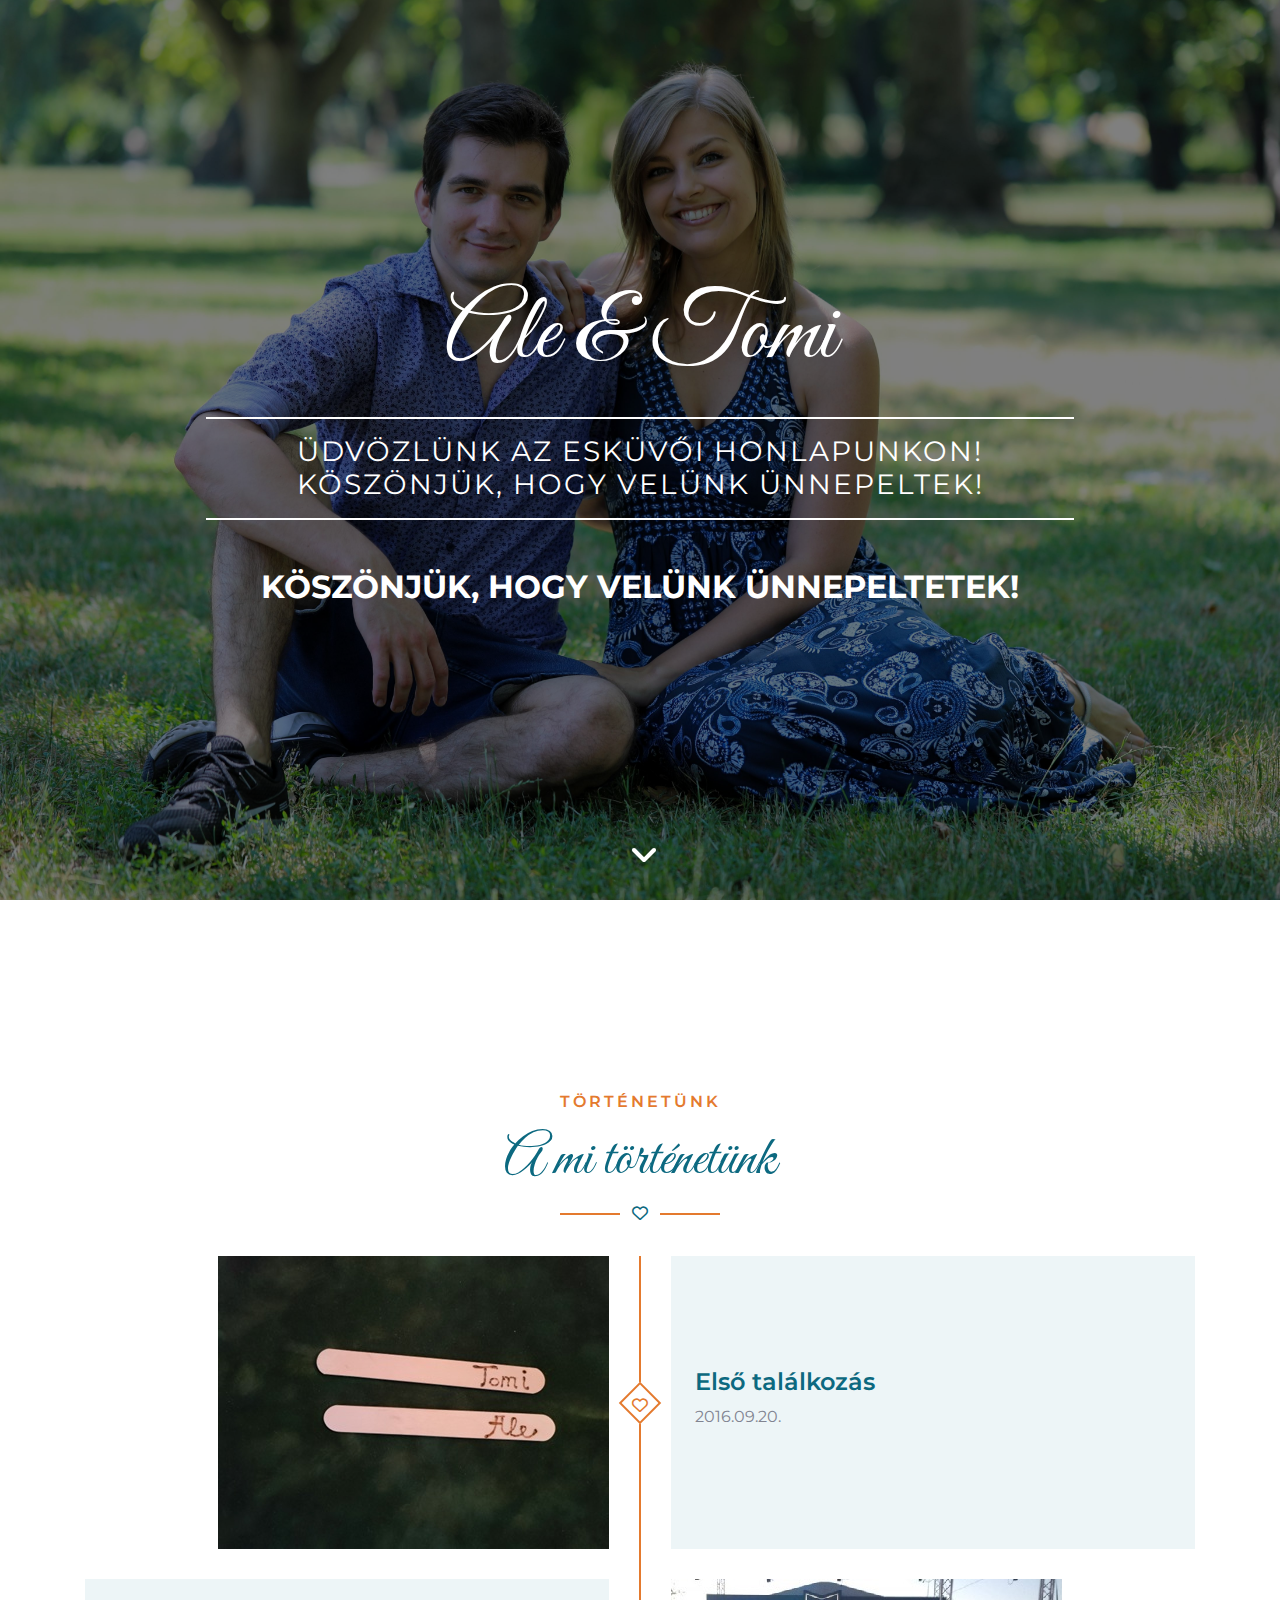
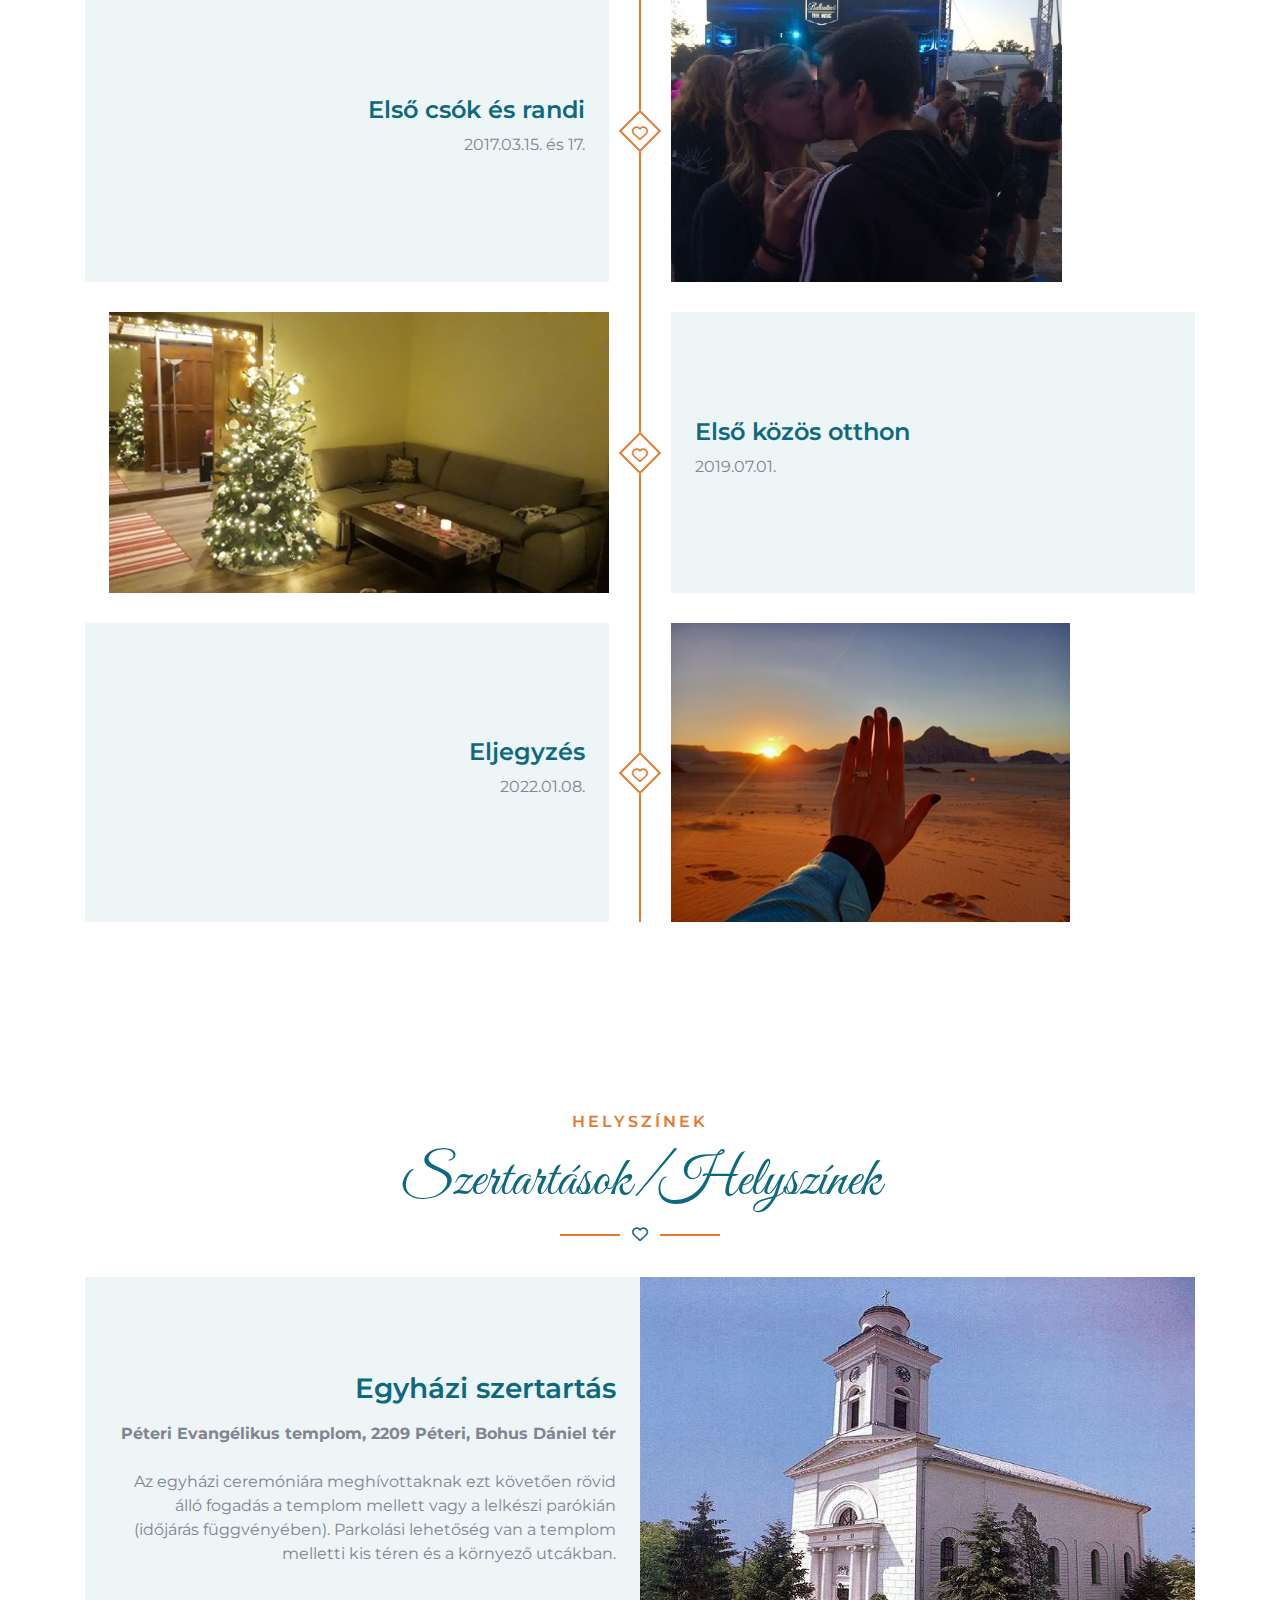
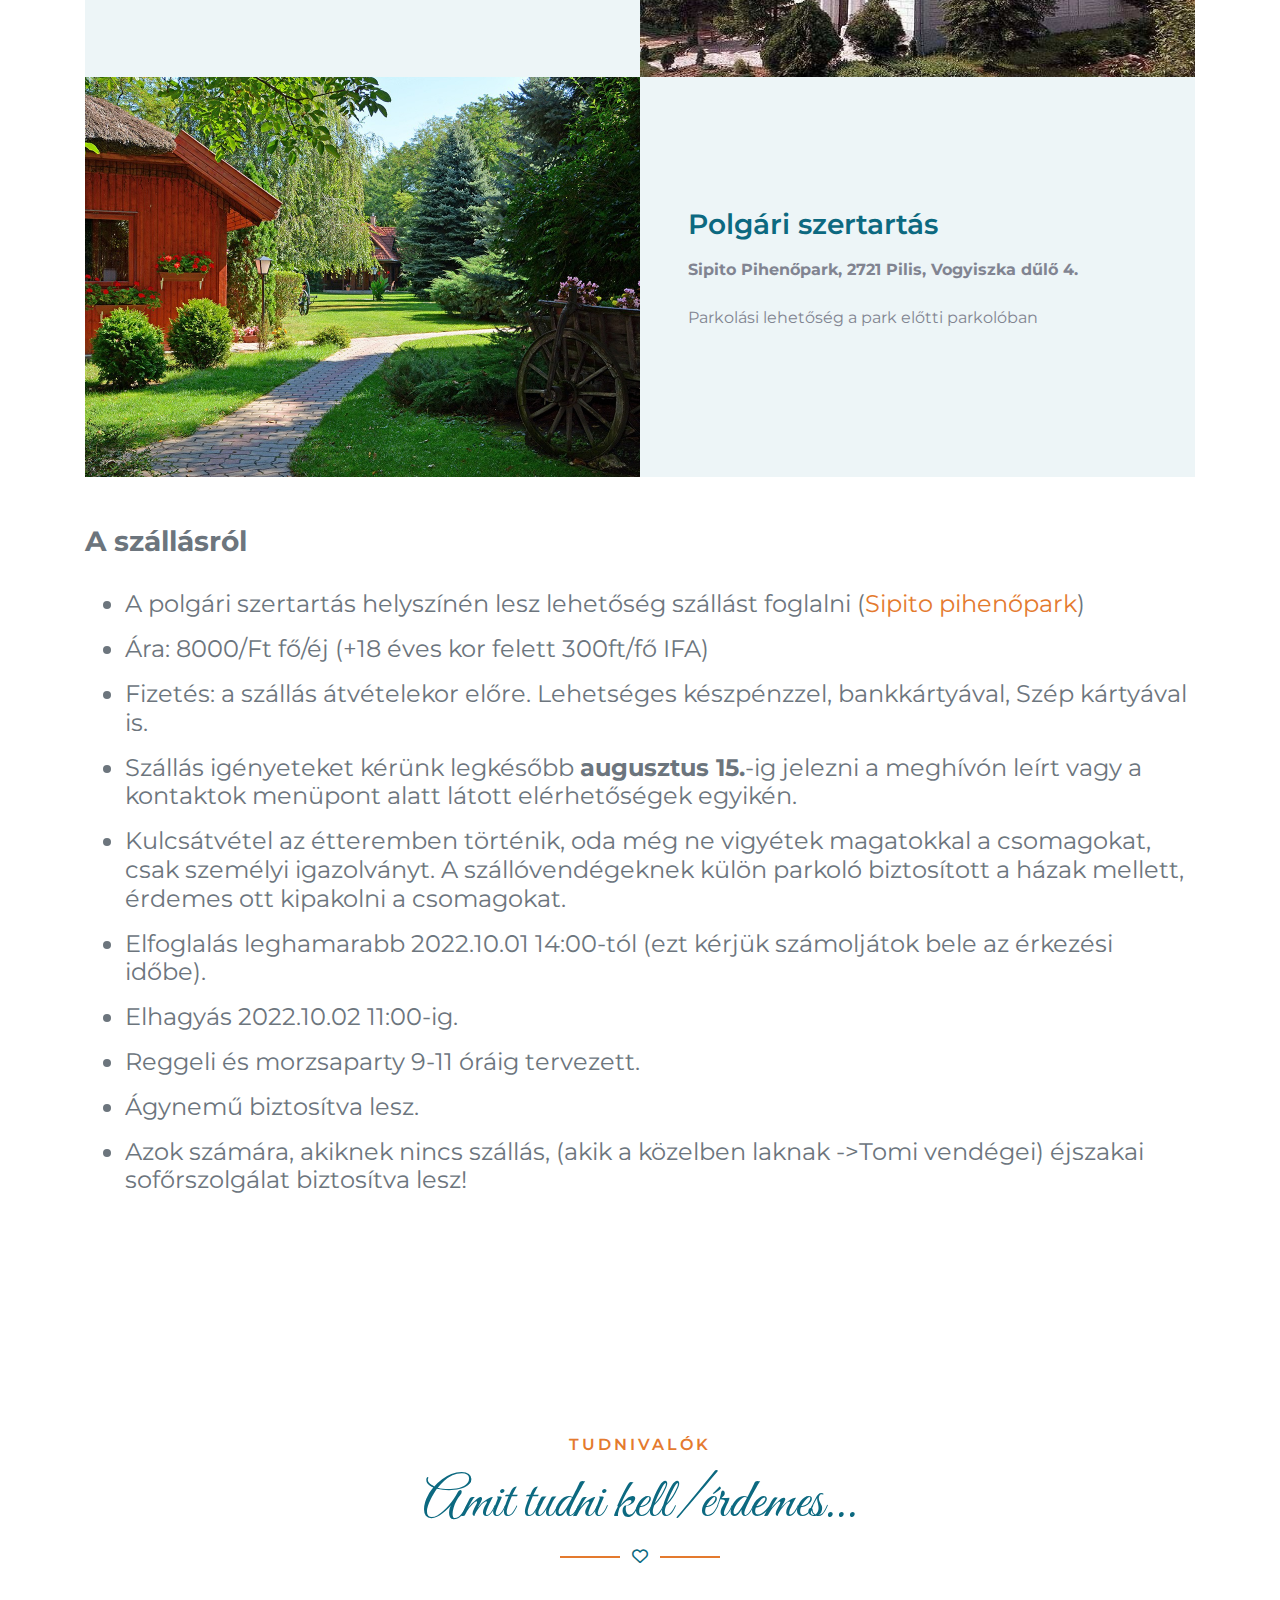
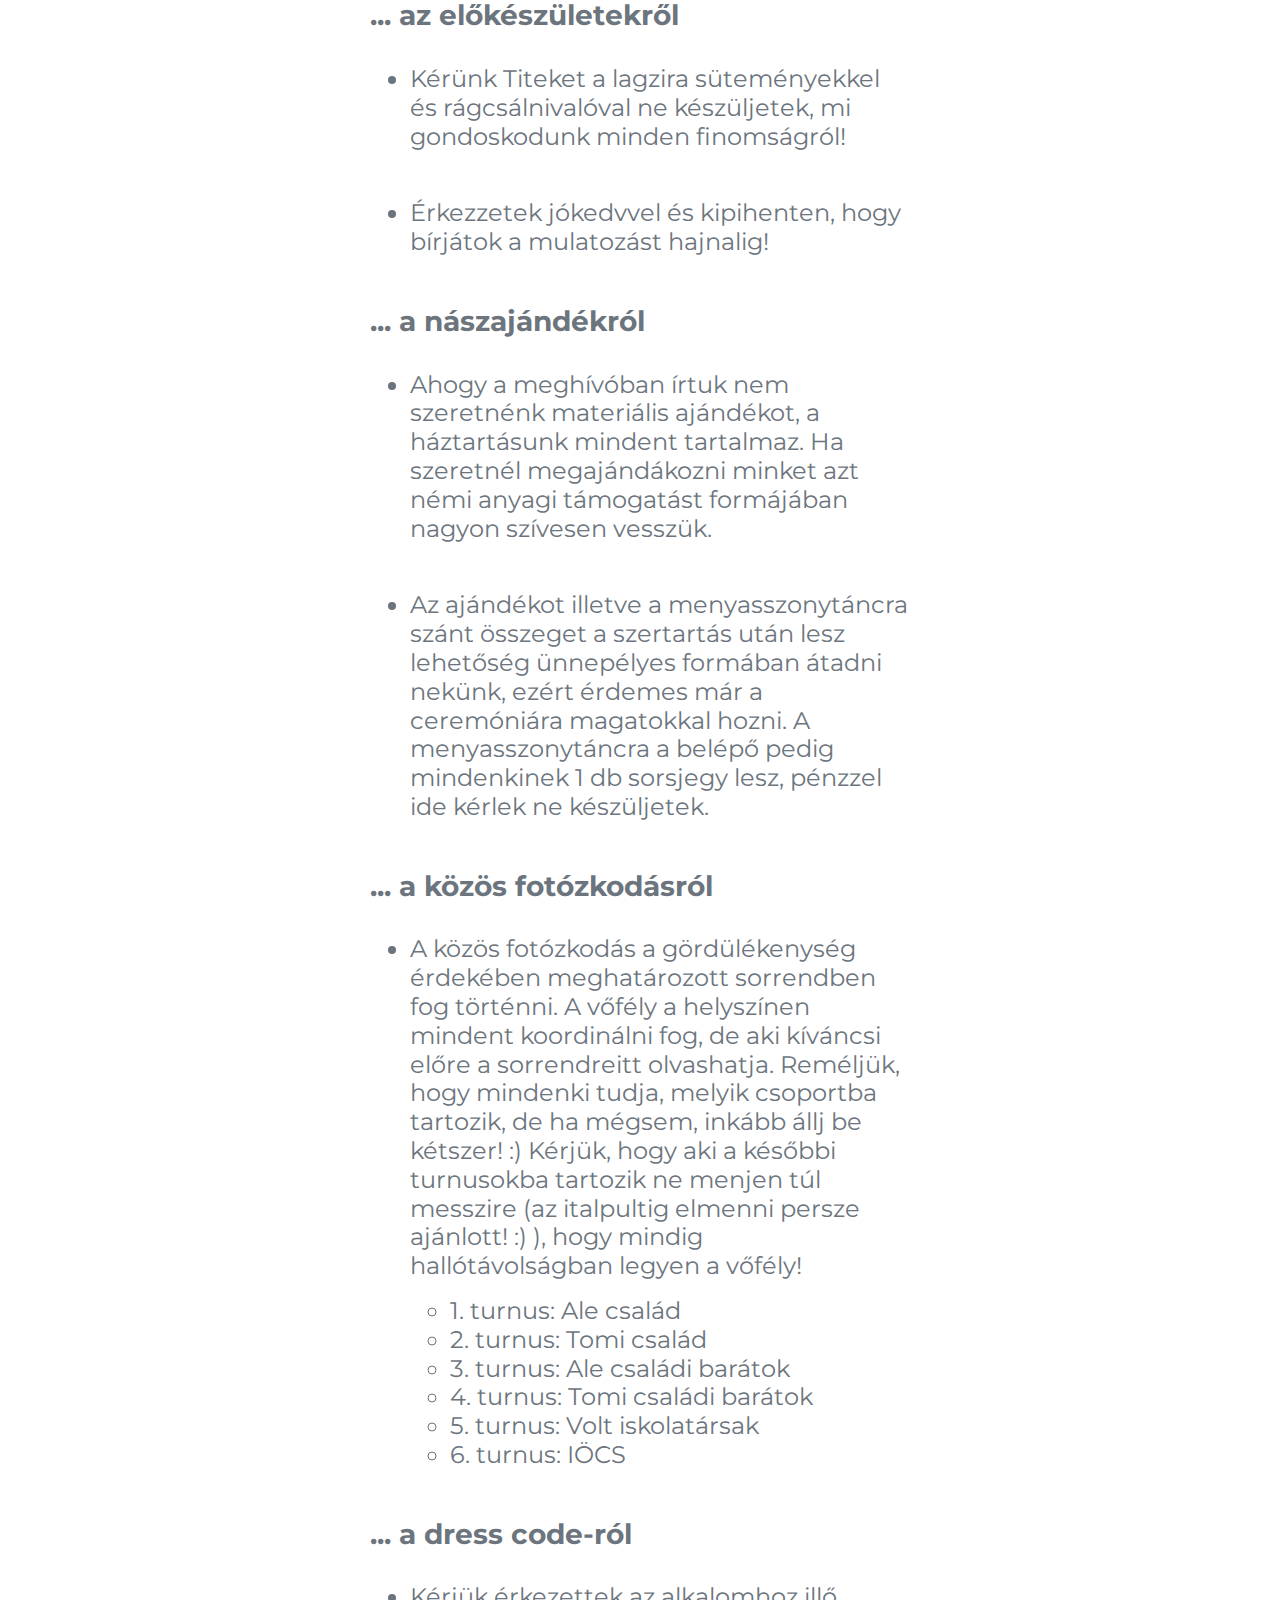
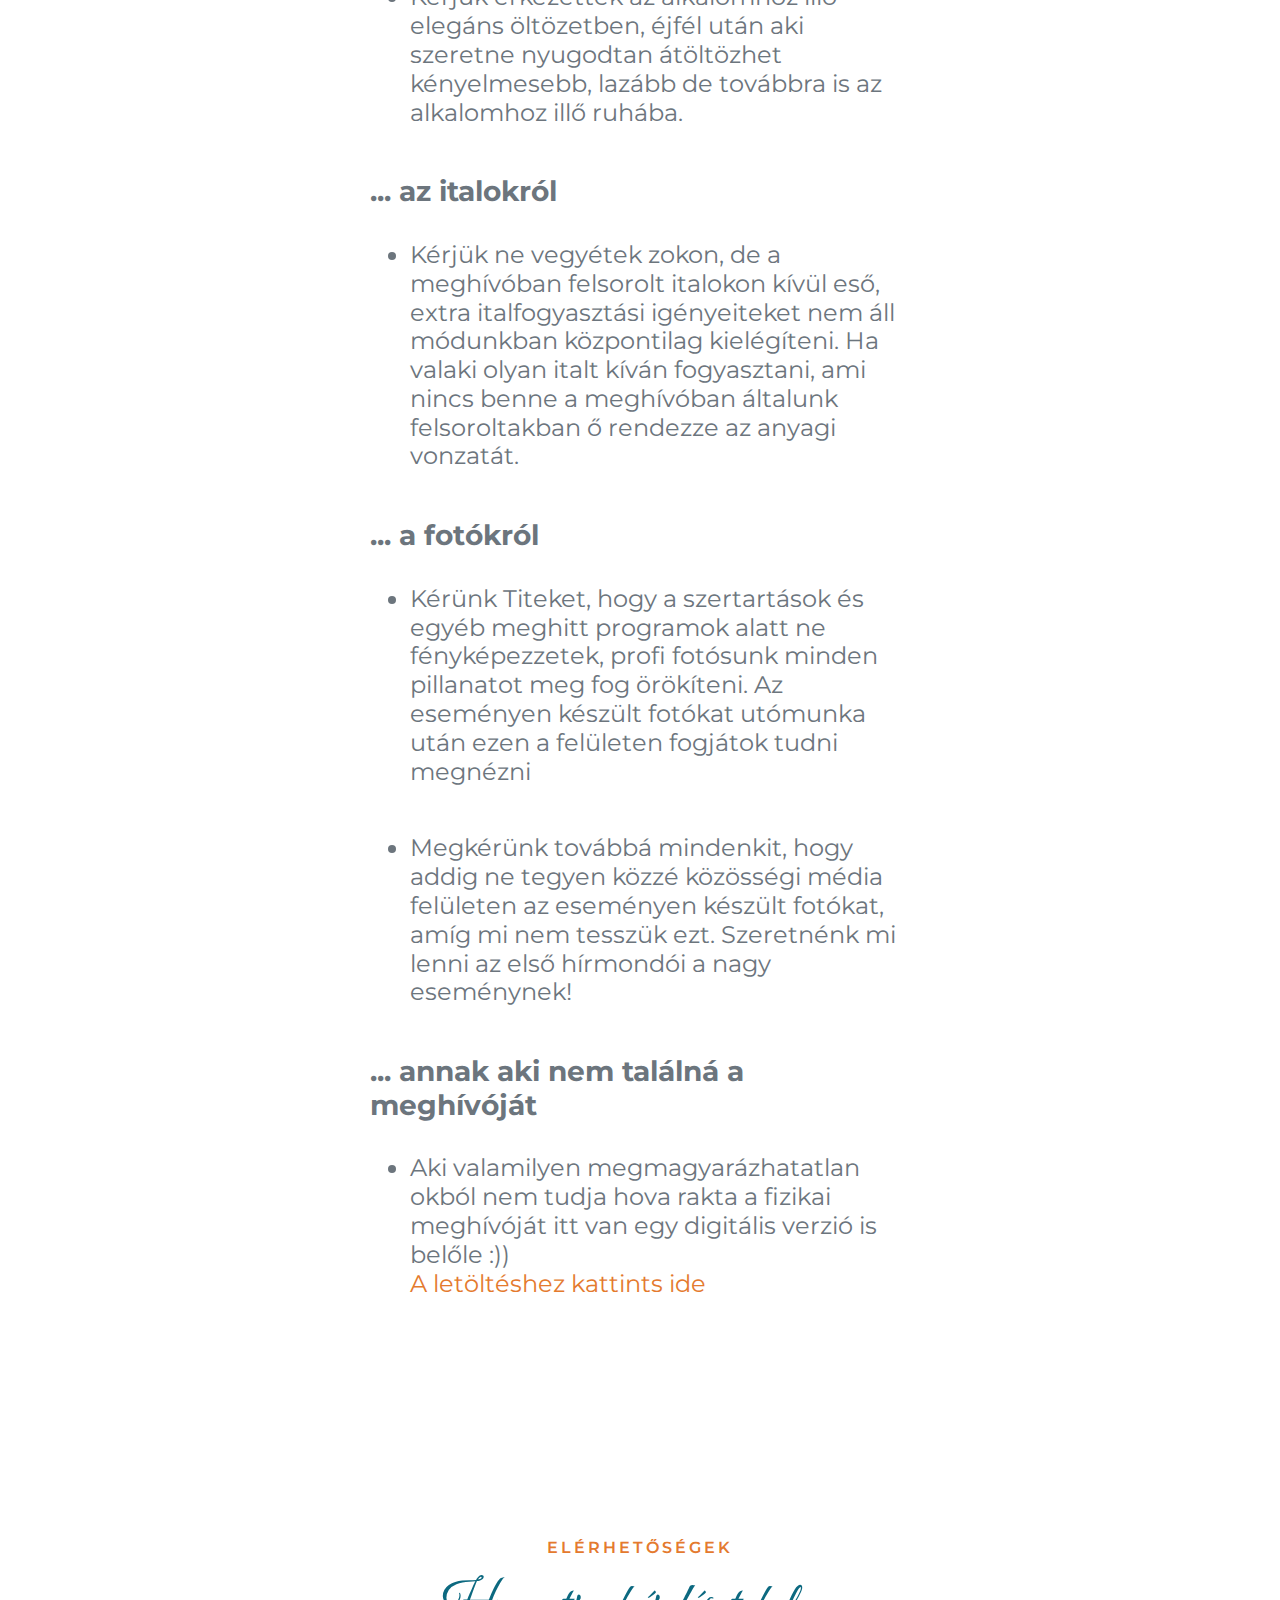
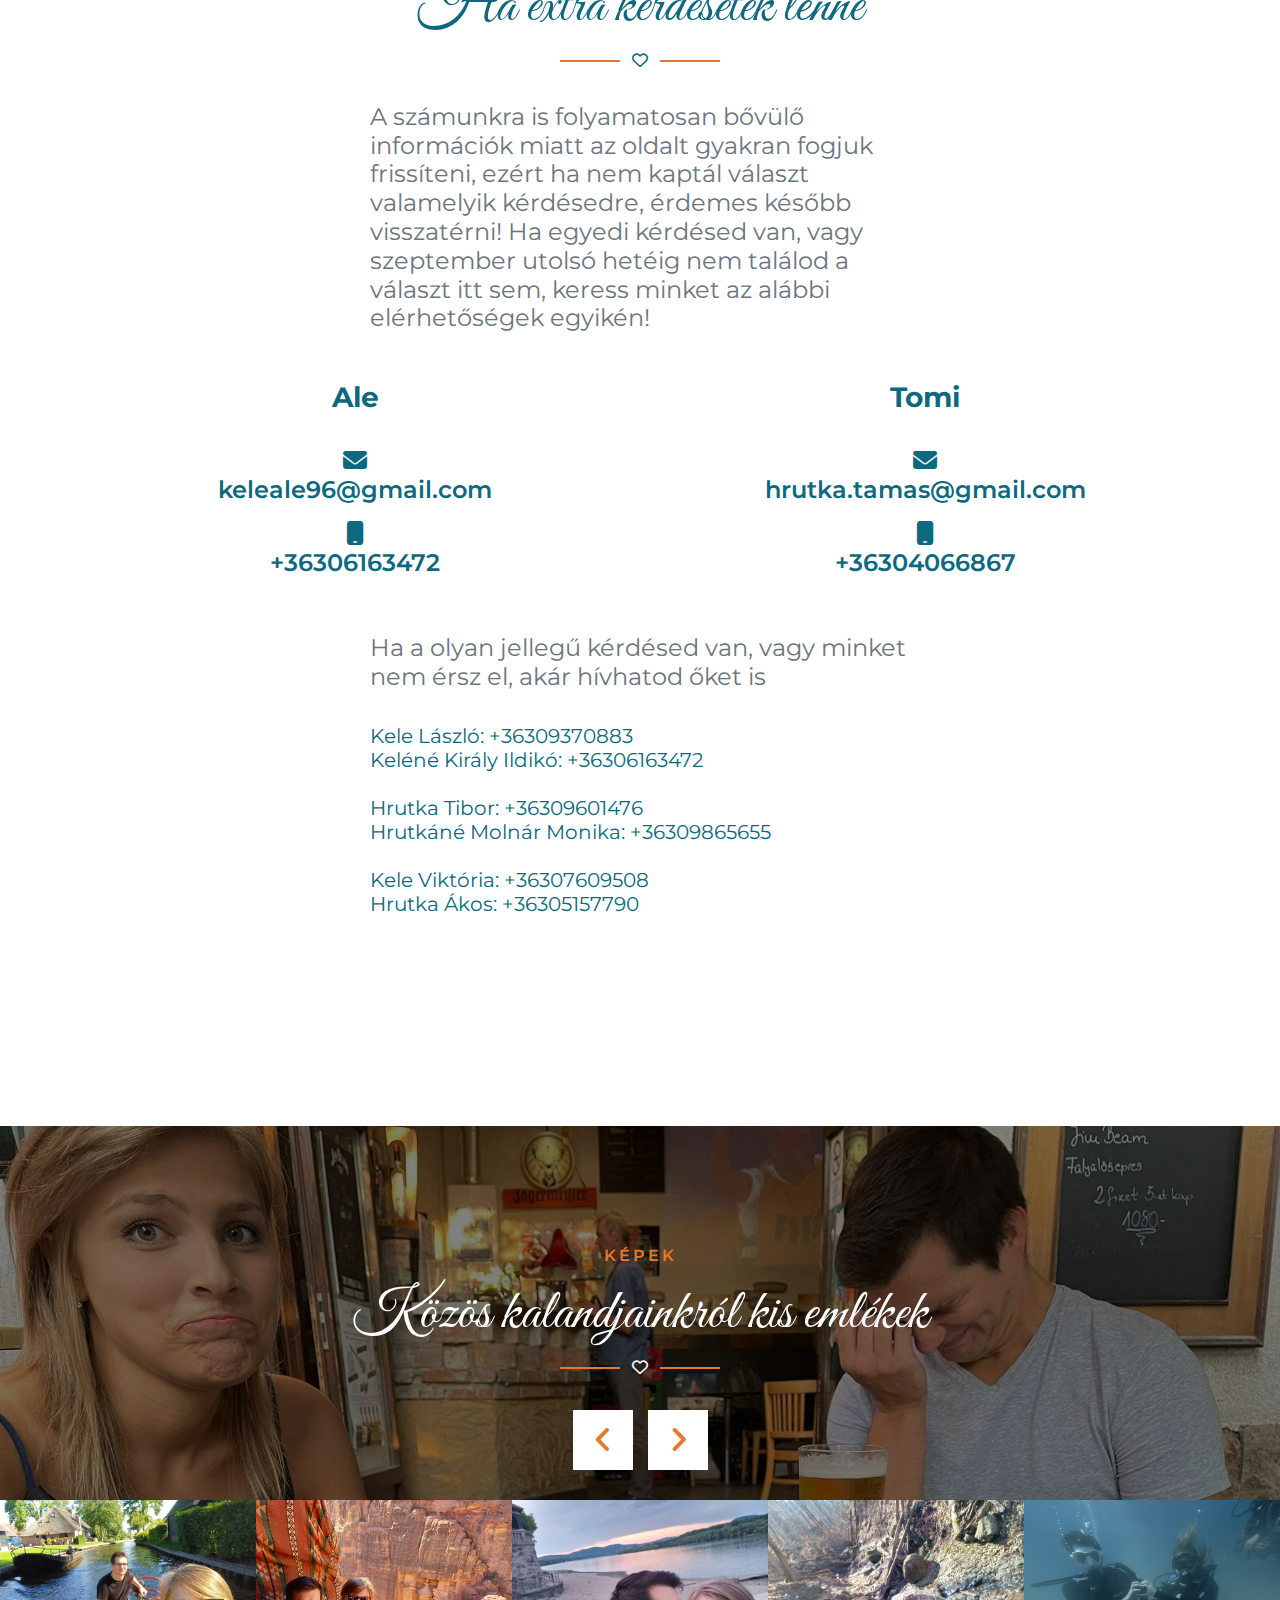
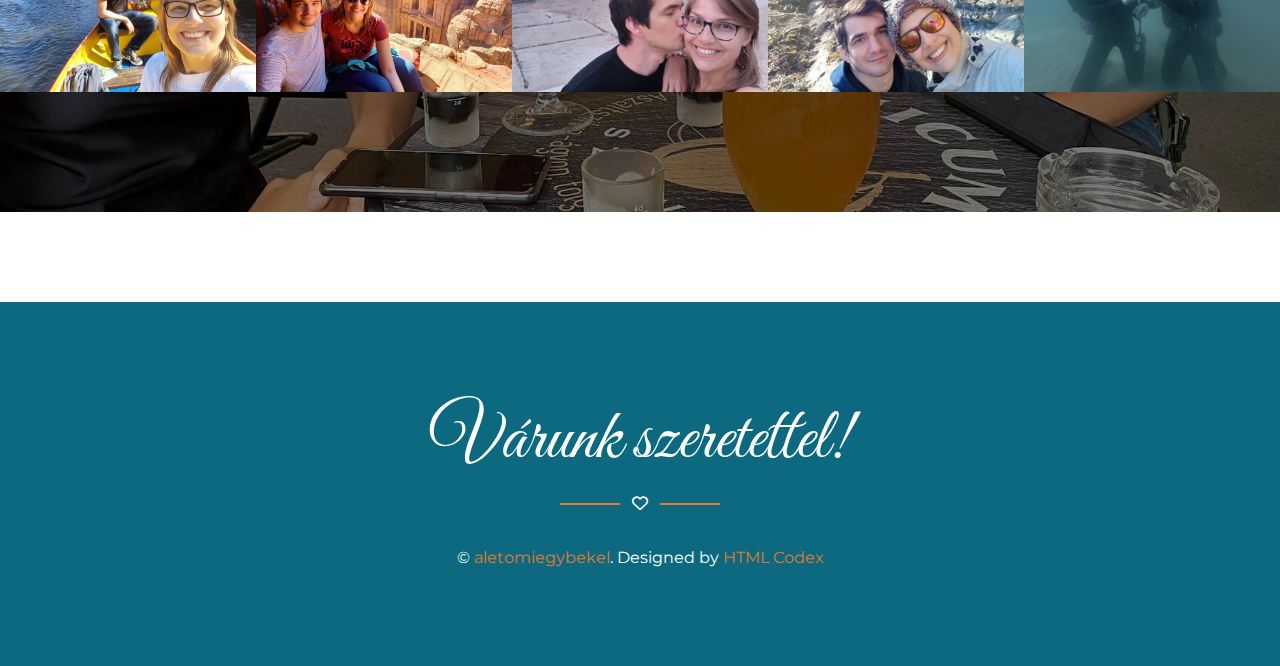
==== commit 9b5e1899: "Update header text" ====
--- a/preview.html
+++ b/preview.html
@@ -1,483 +1,484 @@
-<!DOCTYPE html>
-<html lang="en">
-
-<head>
-    <meta charset="utf-8">
-    <title>Ale & Tomi egybekel</title>
-    <meta content="width=device-width, initial-scale=1.0" name="viewport">
-    <meta content="Free HTML Templates" name="keywords">
-    <meta content="Free HTML Templates" name="description">
-
-    <!-- Favicon -->
-    <link href="img/favico.ico" type="image/x-icon" rel="icon">
-
-    <!-- Google Web Fonts -->
-    <link rel="preconnect" href="https://fonts.gstatic.com">
-    <link href="https://fonts.googleapis.com/css2?family=Great+Vibes&family=Montserrat:wght@400;600&display=swap"
-        rel="stylesheet">
-
-    <!-- Font Awesome -->
-    <link href="https://cdnjs.cloudflare.com/ajax/libs/font-awesome/6.1.2/css/all.min.css" rel="stylesheet">
-
-    <!-- Libraries Stylesheet -->
-    <link href="lib/owlcarousel/assets/owl.carousel.min.css" rel="stylesheet">
-    <link href="lib/lightbox/css/lightbox.min.css" rel="stylesheet">
-
-    <!-- Customized Bootstrap Stylesheet -->
-    <link href="css/style.css" rel="stylesheet">
-</head>
-
-<body data-spy="scroll" data-target=".navbar" data-offset="51">
-    <!-- Navbar Start -->
-    <nav class="navbar fixed-top shadow-sm navbar-expand-lg bg-dark navbar-dark py-3 py-lg-0 px-lg-5">
-        <a href="index.html" class="navbar-brand d-block d-lg-none">
-            <h1 class="font-secondary text-white mb-n2">Ale <span class="text-primary">&</span> Tomi</h1>
-        </a>
-        <button type="button" class="navbar-toggler" data-toggle="collapse" data-target="#navbarCollapse">
-            <span class="navbar-toggler-icon"></span>
-        </button>
-        <div class="collapse navbar-collapse justify-content-between" id="navbarCollapse">
-            <div class="navbar-nav ml-auto py-0">
-                <a href="#home" class="nav-item nav-link active">Főoldal</a>
-                <a href="#story" class="nav-item nav-link">Történetünk</a>
-                <a href="#places" class="nav-item nav-link">Helyszínek</a>
-            </div>
-            <a href="index.html" class="navbar-brand mx-5 d-none d-lg-block">
-                <h1 class="font-secondary text-white mb-n2">Ale <span class="text-primary">&</span> Tomi</h1>
-            </a>
-            <div class="navbar-nav mr-auto py-0">
-                <a href="#infos" class="nav-item nav-link">Tudni érdemes</a>
-                <a href="#contact" class="nav-item nav-link">Elérhetőségek</a>
-                <a href="#gallery" class="nav-item nav-link">Képeink</a>
-            </div>
-        </div>
-    </nav>
-    <!-- Navbar End -->
-
-
-    <div class="container-fluid p-0 mb-5 pb-5" id="home">
-        <div id="header-carousel" class="carousel slide carousel-fade" data-ride="carousel">
-            <div class="carousel-inner">
-                <div class="carousel-item position-relative active" style="height: 100vh; min-height: 400px;">
-                    <img class="position-absolute w-100 h-100" src="img/carousel-1.jpg" style="object-fit: cover;">
-                    <div class="carousel-caption d-flex flex-column align-items-center justify-content-center">
-                        <div class="p-3" style="max-width: 900px;">
-                            <h1 class="display-1 font-secondary text-white mt-n3 mb-md-4">Ale & Tomi</h1>
-                            <div class="d-inline-block border-top border-bottom border-light py-3 px-4">
-                                <h3 class="text-uppercase font-weight-normal text-white m-0"
-                                    style="letter-spacing: 2px;">Üdvözlünk az esküvői honlapunkon! Köszönjük, hogy
-                                    velünk ünnepeltek!</h3>
-                            </div>
-                            <div>
-                                <h2 class="text-uppercase font-weight-bold text-white m-0 pt-5">MA VAN A NAGY NAP!</h2>
-                            </div>
-                        </div>
-                    </div>
-                </div>
-            </div>
-        </div>
-    </div>
-
-    <!-- Story Start -->
-    <div class="container-fluid py-5" id="story">
-        <div class="container pt-5 pb-3">
-            <div class="section-title position-relative text-center">
-                <h6 class="text-uppercase text-primary mb-3" style="letter-spacing: 3px;">Történetünk</h6>
-                <h1 class="font-secondary display-4">A mi történetünk</h1>
-                <i class="far fa-heart text-dark"></i>
-            </div>
-            <div class="container timeline position-relative p-0">
-                <div class="row">
-                    <div class="col-md-6 text-center text-md-right">
-                        <img class="img-fluid mr-md-3" src="img/story-1.jpg" alt="">
-                    </div>
-                    <div class="col-md-6 text-center text-md-left">
-                        <div class="h-100 d-flex flex-column justify-content-center bg-secondary p-4 ml-md-3">
-                            <h4 class="mb-2">Első találkozás</h4>
-                            <p class="text-uppercase mb-2">2016.09.20.</p>
-                        </div>
-                    </div>
-                </div>
-                <div class="row">
-                    <div class="col-md-6 text-center text-md-right">
-                        <div class="h-100 d-flex flex-column justify-content-center bg-secondary p-4 mr-md-3">
-                            <h4 class="mb-2">Első csók és randi</h4>
-                            <p class="mb-2">2017.03.15. és 17.</p>
-                        </div>
-                    </div>
-                    <div class="col-md-6 text-center text-md-left">
-                        <img class="img-fluid ml-md-3" src="img/story-2.jpg" alt="">
-                    </div>
-                </div>
-                <div class="row">
-                    <div class="col-md-6 text-center text-md-right">
-                        <img class="img-fluid mr-md-3" src="img/story-3.jpg" alt="">
-                    </div>
-                    <div class="col-md-6 text-center text-md-left">
-                        <div class="h-100 d-flex flex-column justify-content-center bg-secondary p-4 ml-md-3">
-                            <h4 class="mb-2">Első közös otthon</h4>
-                            <p class="text-uppercase mb-2">2019.07.01.</p>
-                        </div>
-                    </div>
-                </div>
-                <div class="row">
-                    <div class="col-md-6 text-center text-md-right">
-                        <div class="h-100 d-flex flex-column justify-content-center bg-secondary p-4 mr-md-3">
-                            <h4 class="mb-2">Eljegyzés</h4>
-                            <p class="text-uppercase mb-2">2022.01.08.</p>
-                        </div>
-                    </div>
-                    <div class="col-md-6 text-center text-md-left">
-                        <img class="img-fluid ml-md-3" src="img/story-4.jpg" alt="">
-                    </div>
-                </div>
-            </div>
-        </div>
-    </div>
-    <!-- Story End -->
-
-    <!-- Places Start -->
-    <div class="container-fluid py-5" id="places">
-        <div class="container py-5">
-            <div class="section-title position-relative text-center">
-                <h6 class="text-uppercase text-primary mb-3" style="letter-spacing: 3px;">Helyszínek</h6>
-                <h1 class="font-secondary display-4">Szertartások/Helyszínek</h1>
-                <i class="far fa-heart text-dark"></i>
-            </div>
-            <div class="row m-0 mb-4 mb-md-0 pb-2 pb-md-0">
-                <div class="col-md-6 p-0 text-center text-md-right">
-                    <div class="h-100 d-flex flex-column justify-content-center bg-secondary p-4">
-                        <h3 class="mb-3">Egyházi szertartás</h3>
-                        <p><span class="font-weight-bold left">Péteri Evangélikus templom, 2209 Péteri, Bohus Dániel
-                                tér</span> <br><br>
-                            Az egyházi ceremóniára meghívottaknak ezt követően rövid álló fogadás a templom mellett vagy
-                            a lelkészi parókián (időjárás függvényében).
-                            Parkolási lehetőség van a templom melletti kis téren és a környező utcákban.
-                        </p>
-                        <div class="position-relative"></div>
-                    </div>
-                </div>
-                <div class="col-md-6 p-0" style="min-height: 400px;">
-                    <img class="position-absolute w-100 h-100" src="img/about-1.jpg" style="">
-                </div>
-            </div>
-            <div class="row m-0">
-                <div class="col-md-6 p-0" style="min-height: 400px;">
-                    <img class="position-absolute w-100 h-100" src="img/about-2.jpg" style="object-fit: cover;">
-                </div>
-                <div class="col-md-6 p-0 text-center text-md-left">
-                    <div class="h-100 d-flex flex-column justify-content-center bg-secondary p-5">
-                        <h3 class="mb-3">Polgári szertartás</h3>
-                        <p><span class="font-weight-bold left">Sipito Pihenőpark, 2721 Pilis, Vogyiszka dűlő 4.</span>
-                            <br><br>
-                            Parkolási lehetőség a park előtti parkolóban
-                        </p>
-                        <div class="position-relative"></div>
-                    </div>
-                </div>
-            </div>
-            <div class="row mt-5">
-                <div class="col-md-12 text-left">
-                    <h3 class="font-weight-bold text-muted mb-3 pb-3">A szállásról</h3>
-                    <h4 class="font-weight-normal text-muted mb-3 pb-3">
-                        <ul>
-                            <li class="mb-3">A polgári szertartás helyszínén lesz lehetőség szállást foglalni
-                                (<a href="https://sipito.hu/" target="_blank">Sipito pihenőpark</a>)</li>
-                            <li class="mb-3">Ára: 8000/Ft fő/éj (+18 éves kor felett 300ft/fő IFA)</li>
-                            <li class="mb-3">Fizetés: a szállás átvételekor előre. Lehetséges készpénzzel,
-                                bankkártyával, Szép kártyával is.</li>
-                            <li class="mb-3">Szállás igényeteket kérünk legkésőbb <b>augusztus 15.</b>-ig jelezni a
-                                meghívón
-                                leírt vagy a kontaktok menüpont alatt látott elérhetőségek egyikén.</li>
-                            <li class="mb-3">Kulcsátvétel az étteremben történik, oda még ne vigyétek magatokkal a
-                                csomagokat, csak személyi igazolványt. A szállóvendégeknek külön parkoló biztosított a
-                                házak mellett, érdemes ott kipakolni a csomagokat.</li>
-                            <li class="mb-3">Elfoglalás leghamarabb 2022.10.01 14:00-tól (ezt kérjük számoljátok bele az
-                                érkezési időbe).
-                            </li>
-                            <li class="mb-3">Elhagyás 2022.10.02 11:00-ig. </li>
-                            <li class="mb-3">Reggeli és morzsaparty 9-11 óráig tervezett.</li>
-                            <li class="mb-3">Ágynemű biztosítva lesz. </li>
-                            <li class="mb-3">Azok számára, akiknek nincs szállás, (akik a közelben laknak ->Tomi
-                                vendégei) éjszakai sofőrszolgálat biztosítva lesz! </li>
-                        </ul>
-                    </h4>
-                </div>
-            </div>
-        </div>
-    </div>
-    <!-- Places End -->
-
-
-    <!-- Infos Start -->
-    <div class="container-fluid py-5" id="infos">
-        <div class="container py-5">
-            <div class="section-title position-relative text-center">
-                <h6 class="text-uppercase text-primary mb-3" style="letter-spacing: 3px;">Tudnivalók</h6>
-                <h1 class="font-secondary display-4">Amit tudni kell/érdemes...</h1>
-                <i class="far fa-heart text-dark"></i>
-            </div>
-            <div class="row justify-content-center">
-                <div class="col-md-6 text-left">
-                    <h3 class="font-weight-bold text-muted mb-3 pb-3">... az előkészületekről</h3>
-                    <h4 class="font-weight-normal text-muted mb-3 pb-3">
-                        <ul>
-                            <li class="mb-5">Kérünk Titeket a lagzira süteményekkel és rágcsálnivalóval ne készüljetek,
-                                mi
-                                gondoskodunk
-                                minden finomságról!</li>
-                            <li>Érkezzetek jókedvvel és kipihenten, hogy bírjátok a mulatozást hajnalig!</li>
-                        </ul>
-                    </h4>
-                </div>
-            </div>
-            <div class="row justify-content-center">
-                <div class="col-md-6 text-left">
-                    <h3 class="font-weight-bold text-muted mb-3 pb-3">... a nászajándékról</h3>
-                    <h4 class="font-weight-normal text-muted mb-3 pb-3">
-                        <ul>
-                            <li class="mb-5">Ahogy a meghívóban írtuk nem szeretnénk materiális ajándékot, a
-                                háztartásunk mindent tartalmaz. Ha szeretnél megajándákozni minket azt némi anyagi
-                                támogatást formájában nagyon szívesen vesszük.</li>
-                            <li>Az ajándékot illetve a menyasszonytáncra szánt összeget a szertartás után lesz lehetőség
-                                ünnepélyes formában átadni nekünk, ezért érdemes már a ceremóniára magatokkal hozni.
-                                A menyasszonytáncra a belépő pedig mindenkinek 1 db sorsjegy lesz, pénzzel ide kérlek ne
-                                készüljetek.
-                            </li>
-                        </ul>
-                    </h4>
-                </div>
-            </div>
-            <div class="row justify-content-center">
-                <div class="col-md-6 text-left">
-                    <h3 class="font-weight-bold text-muted mb-3 pb-3">... a közös fotózkodásról</h3>
-                    <h4 class="font-weight-normal text-muted mb-3 pb-3">
-                        <ul>
-                            <li>A közös fotózkodás a gördülékenység érdekében meghatározott sorrendben fog
-                                történni. A
-                                vőfély a helyszínen mindent koordinálni fog, de aki kíváncsi előre a sorrendreitt
-                                olvashatja.
-                                Reméljük, hogy mindenki tudja, melyik csoportba tartozik, de ha mégsem, inkább állj be
-                                kétszer! :)
-                                Kérjük, hogy aki a későbbi turnusokba tartozik ne menjen túl messzire (az italpultig
-                                elmenni persze ajánlott! :) ), hogy mindig hallótávolságban legyen a vőfély!
-                                <ul class="mt-3">
-                                    <li>1. turnus: Ale család</li>
-                                    <li>2. turnus: Tomi család</li>
-                                    <li>3. turnus: Ale családi barátok</li>
-                                    <li>4. turnus: Tomi családi barátok</li>
-                                    <li>5. turnus: Volt iskolatársak</li>
-                                    <li>6. turnus: IÖCS</li>
-                                </ul>
-                            </li>
-
-                        </ul>
-                    </h4>
-                </div>
-            </div>
-            <div class="row justify-content-center">
-                <div class="col-md-6 text-left">
-                    <h3 class="font-weight-bold text-muted mb-3 pb-3">... a dress code-ról</h3>
-                    <h4 class="font-weight-normal text-muted mb-3 pb-3">
-                        <ul>
-                            <li>Kérjük érkezettek az alkalomhoz illő elegáns öltözetben, éjfél után aki szeretne
-                                nyugodtan átöltözhet kényelmesebb, lazább de továbbra is az alkalomhoz illő ruhába.
-                            </li>
-                        </ul>
-                    </h4>
-                </div>
-            </div>
-            <div class="row justify-content-center">
-                <div class="col-md-6 text-left">
-                    <h3 class="font-weight-bold text-muted mb-3 pb-3">... az italokról</h3>
-                    <h4 class="font-weight-normal text-muted mb-3 pb-3">
-                        <ul>
-                            <li>Kérjük ne vegyétek zokon, de a meghívóban felsorolt italokon kívül eső, extra
-                                italfogyasztási igényeiteket nem áll módunkban központilag kielégíteni. Ha valaki olyan
-                                italt kíván fogyasztani, ami nincs benne a meghívóban általunk felsoroltakban ő rendezze
-                                az anyagi vonzatát.
-                            </li>
-                        </ul>
-                    </h4>
-                </div>
-            </div>
-            <div class="row justify-content-center">
-                <div class="col-md-6 text-left">
-                    <h3 class="font-weight-bold text-muted mb-3 pb-3">... a fotókról</h3>
-                    <h4 class="font-weight-normal text-muted mb-3 pb-3">
-                        <ul>
-                            <li class="mb-5">Kérünk Titeket, hogy a szertartások és egyéb meghitt programok alatt ne
-                                fényképezzetek, profi fotósunk minden pillanatot meg fog örökíteni. Az eseményen készült
-                                fotókat utómunka után ezen a felületen fogjátok tudni megnézni</li>
-                            <li>Megkérünk továbbá mindenkit, hogy addig ne tegyen közzé közösségi média felületen az
-                                eseményen készült fotókat, amíg mi nem tesszük ezt. Szeretnénk mi lenni az első
-                                hírmondói a nagy eseménynek!</li>
-                        </ul>
-                    </h4>
-                </div>
-            </div>
-            <div class="row justify-content-center">
-                <div class="col-md-6 text-left">
-                    <h3 class="font-weight-bold text-muted mb-3 pb-3">... annak aki nem találná a meghívóját</h3>
-                    <h4 class="font-weight-normal text-muted mb-3 pb-3">
-                        <ul>
-                            <li>Aki valamilyen megmagyarázhatatlan okból nem tudja hova rakta a fizikai meghívóját itt
-                                van egy digitális verzió is belőle :))
-                                <br>
-                                <a href="./Meghivo.pdf" target="_blank">A letöltéshez kattints ide</a>
-                            </li>
-                        </ul>
-                    </h4>
-                </div>
-            </div>
-        </div>
-    </div>
-    <!-- Infos End -->
-
-    <div class="container-fluid py-5" id="contact">
-        <div class="container py-5">
-            <div class="section-title position-relative text-center">
-                <h6 class="text-uppercase text-primary mb-3" style="letter-spacing: 3px;">Elérhetőségek</h6>
-                <h1 class="font-secondary display-4">Ha extra kérdésetek lenne</h1>
-                <i class="far fa-heart text-dark"></i>
-            </div>
-            <div class="row justify-content-center">
-                <div class="col-md-6 text-left">
-                    <h4 class="font-weight-normal text-muted mb-3 pb-3">
-                        A számunkra is folyamatosan bővülő információk miatt az oldalt gyakran fogjuk frissíteni, ezért
-                        ha nem kaptál választ valamelyik kérdésedre, érdemes később visszatérni!
-                        Ha egyedi kérdésed van, vagy szeptember utolsó hetéig nem találod a választ itt sem, keress
-                        minket az alábbi elérhetőségek egyikén!
-                    </h4>
-                </div>
-            </div>
-            <div class="row justify-content-center mt-3 mb-3">
-                <div class="col-md-6 text-center">
-                    <h3 class="font-weight-bold mb-3 pb-3">Ale</h3>
-                    <h4>
-                        <div class="mb-3"><i class="fa-solid fa-envelope"></i><br> keleale96@gmail.com </div>
-                        <i class="fa-solid fa-mobile"></i><br> +36306163472
-                    </h4>
-                </div>
-                <div class="col-md-6 text-center">
-                    <h3 class="font-weight-bold mb-3 pb-3">Tomi</h3>
-                    <h4>
-                        <div class="mb-3"><i class="fa-solid fa-envelope"></i><br> hrutka.tamas@gmail.com </div>
-                        <i class="fa-solid fa-mobile"></i><br> +36304066867
-                    </h4>
-                </div>
-            </div>
-            <div class="row justify-content-center mt-5">
-                <div class="col-md-6 text-left">
-                    <h4 class="font-weight-normal text-muted mb-3 pb-3">
-                        Ha a olyan jellegű kérdésed van, vagy minket nem érsz el, akár hívhatod őket is
-                    </h4>
-                    <h5 class="font-weight-normal mb-4">
-                        Kele László: +36309370883 <br>
-                        Keléné Király Ildikó: +36306163472
-                    </h5>
-                    <h5 class="font-weight-normal mb-4">
-                        Hrutka Tibor: +36309601476 <br>
-                        Hrutkáné Molnár Monika: +36309865655
-                    </h5>
-                    <h5 class="font-weight-normal mb-4">
-                        Kele Viktória: +36307609508 <br>
-                        Hrutka Ákos: +36305157790
-                    </h5>
-                </div>
-            </div>
-        </div>
-    </div>
-
-    <!-- Gallery Start -->
-    <div class="container-fluid bg-gallery" id="gallery" style="padding: 120px 0; margin: 90px 0;">
-        <div class="section-title position-relative text-center" style="margin-bottom: 120px;">
-            <h6 class="text-uppercase text-primary mb-3" style="letter-spacing: 3px;">Képek</h6>
-            <h1 class="font-secondary display-4 text-white">Közös kalandjainkról kis emlékek</h1>
-            <i class="far fa-heart text-white"></i>
-        </div>
-        <div class="owl-carousel gallery-carousel">
-            <div class="gallery-item">
-                <img class="img-fluid w-100" src="img/gallery-1.jpg" alt="">
-                <a href="img/gallery-1.jpg" data-lightbox="gallery">
-                    <i class="fa fa-2x fa-plus text-white"></i>
-                </a>
-            </div>
-            <div class="gallery-item">
-                <img class="img-fluid w-100" src="img/gallery-2.jpg" alt="">
-                <a href="img/gallery-2.jpg" data-lightbox="gallery">
-                    <i class="fa fa-2x fa-plus text-white"></i>
-                </a>
-            </div>
-            <div class="gallery-item">
-                <img class="img-fluid" src="img/gallery-3.jpg" alt="">
-                <a href="img/gallery-3.jpg" data-lightbox="gallery">
-                    <i class="fa fa-2x fa-plus text-white"></i>
-                </a>
-            </div>
-            <div class="gallery-item">
-                <img class="img-fluid w-100" src="img/gallery-4.jpg" alt="">
-                <a href="img/gallery-4.jpg" data-lightbox="gallery">
-                    <i class="fa fa-2x fa-plus text-white"></i>
-                </a>
-            </div>
-            <div class="gallery-item">
-                <img class="img-fluid w-100" src="img/gallery-5.jpg" alt="">
-                <a href="img/gallery-5.jpg" data-lightbox="gallery">
-                    <i class="fa fa-2x fa-plus text-white"></i>
-                </a>
-            </div>
-            <div class="gallery-item">
-                <img class="img-fluid w-100" src="img/gallery-6.jpg" alt="">
-                <a href="img/gallery-6.jpg" data-lightbox="gallery">
-                    <i class="fa fa-2x fa-plus text-white"></i>
-                </a>
-            </div>
-            <div class="gallery-item">
-                <img class="img-fluid w-100" src="img/gallery-7.jpg" alt="">
-                <a href="img/gallery-7.jpg" data-lightbox="gallery">
-                    <i class="fa fa-2x fa-plus text-white"></i>
-                </a>
-            </div>
-        </div>
-    </div>
-    <!-- Gallery End -->
-
-    <!-- Footer Start -->
-    <div class="container-fluid bg-dark text-white py-5" id="footer" style="margin-top: 90px;">
-        <div class="container text-center py-5">
-            <div class="section-title position-relative text-center">
-                <h1 class="font-secondary display-3 text-white">Várunk szeretettel!</h1>
-                <i class="far fa-heart text-white"></i>
-            </div>
-            <p class="m-0">&copy; <a class="text-primary" href="#">aletomiegybekel</a>. Designed by <a
-                    class="text-primary" href="https://htmlcodex.com">HTML Codex</a>
-            </p>
-        </div>
-    </div>
-    <!-- Footer End -->
-
-
-    <!-- Scroll to Bottom -->
-    <i class="fa fa-2x fa-angle-down text-white scroll-to-bottom"></i>
-
-    <!-- Back to Top -->
-    <a href="#" class="btn btn-lg btn-outline-primary btn-lg-square back-to-top"><i
-            class="fa fa-angle-double-up"></i></a>
-
-
-
-    <!-- JavaScript Libraries -->
-    <script src="https://code.jquery.com/jquery-3.4.1.min.js"></script>
-    <script src="https://stackpath.bootstrapcdn.com/bootstrap/4.4.1/js/bootstrap.bundle.min.js"></script>
-    <script src="lib/easing/easing.min.js"></script>
-    <script src="lib/waypoints/waypoints.min.js"></script>
-    <script src="lib/owlcarousel/owl.carousel.min.js"></script>
-    <script src="lib/isotope/isotope.pkgd.min.js"></script>
-    <script src="lib/lightbox/js/lightbox.min.js"></script>
-
-    <!-- Template Javascript -->
-    <script src="js/main.js"></script>
-</body>
-
+<!DOCTYPE html>
+<html lang="en">
+
+<head>
+    <meta charset="utf-8">
+    <title>Ale & Tomi egybekel</title>
+    <meta content="width=device-width, initial-scale=1.0" name="viewport">
+    <meta content="Free HTML Templates" name="keywords">
+    <meta content="Free HTML Templates" name="description">
+
+    <!-- Favicon -->
+    <link href="img/favico.ico" type="image/x-icon" rel="icon">
+
+    <!-- Google Web Fonts -->
+    <link rel="preconnect" href="https://fonts.gstatic.com">
+    <link href="https://fonts.googleapis.com/css2?family=Great+Vibes&family=Montserrat:wght@400;600&display=swap"
+        rel="stylesheet">
+
+    <!-- Font Awesome -->
+    <link href="https://cdnjs.cloudflare.com/ajax/libs/font-awesome/6.1.2/css/all.min.css" rel="stylesheet">
+
+    <!-- Libraries Stylesheet -->
+    <link href="lib/owlcarousel/assets/owl.carousel.min.css" rel="stylesheet">
+    <link href="lib/lightbox/css/lightbox.min.css" rel="stylesheet">
+
+    <!-- Customized Bootstrap Stylesheet -->
+    <link href="css/style.css" rel="stylesheet">
+</head>
+
+<body data-spy="scroll" data-target=".navbar" data-offset="51">
+    <!-- Navbar Start -->
+    <nav class="navbar fixed-top shadow-sm navbar-expand-lg bg-dark navbar-dark py-3 py-lg-0 px-lg-5">
+        <a href="index.html" class="navbar-brand d-block d-lg-none">
+            <h1 class="font-secondary text-white mb-n2">Ale <span class="text-primary">&</span> Tomi</h1>
+        </a>
+        <button type="button" class="navbar-toggler" data-toggle="collapse" data-target="#navbarCollapse">
+            <span class="navbar-toggler-icon"></span>
+        </button>
+        <div class="collapse navbar-collapse justify-content-between" id="navbarCollapse">
+            <div class="navbar-nav ml-auto py-0">
+                <a href="#home" class="nav-item nav-link active">Főoldal</a>
+                <a href="#story" class="nav-item nav-link">Történetünk</a>
+                <a href="#places" class="nav-item nav-link">Helyszínek</a>
+            </div>
+            <a href="index.html" class="navbar-brand mx-5 d-none d-lg-block">
+                <h1 class="font-secondary text-white mb-n2">Ale <span class="text-primary">&</span> Tomi</h1>
+            </a>
+            <div class="navbar-nav mr-auto py-0">
+                <a href="#infos" class="nav-item nav-link">Tudni érdemes</a>
+                <a href="#contact" class="nav-item nav-link">Elérhetőségek</a>
+                <a href="#gallery" class="nav-item nav-link">Képeink</a>
+            </div>
+        </div>
+    </nav>
+    <!-- Navbar End -->
+
+
+    <div class="container-fluid p-0 mb-5 pb-5" id="home">
+        <div id="header-carousel" class="carousel slide carousel-fade" data-ride="carousel">
+            <div class="carousel-inner">
+                <div class="carousel-item position-relative active" style="height: 100vh; min-height: 400px;">
+                    <img class="position-absolute w-100 h-100" src="img/carousel-1.jpg" style="object-fit: cover;">
+                    <div class="carousel-caption d-flex flex-column align-items-center justify-content-center">
+                        <div class="p-3" style="max-width: 900px;">
+                            <h1 class="display-1 font-secondary text-white mt-n3 mb-md-4">Ale & Tomi</h1>
+                            <div class="d-inline-block border-top border-bottom border-light py-3 px-4">
+                                <h3 class="text-uppercase font-weight-normal text-white m-0"
+                                    style="letter-spacing: 2px;">Üdvözlünk az esküvői honlapunkon! Köszönjük, hogy
+                                    velünk ünnepeltek!</h3>
+                            </div>
+                            <div>
+                                <h2 class="text-uppercase font-weight-bold text-white m-0 pt-5">Köszönjük, hogy velünk
+                                    ünnepeltetek!</h2>
+                            </div>
+                        </div>
+                    </div>
+                </div>
+            </div>
+        </div>
+    </div>
+
+    <!-- Story Start -->
+    <div class="container-fluid py-5" id="story">
+        <div class="container pt-5 pb-3">
+            <div class="section-title position-relative text-center">
+                <h6 class="text-uppercase text-primary mb-3" style="letter-spacing: 3px;">Történetünk</h6>
+                <h1 class="font-secondary display-4">A mi történetünk</h1>
+                <i class="far fa-heart text-dark"></i>
+            </div>
+            <div class="container timeline position-relative p-0">
+                <div class="row">
+                    <div class="col-md-6 text-center text-md-right">
+                        <img class="img-fluid mr-md-3" src="img/story-1.jpg" alt="">
+                    </div>
+                    <div class="col-md-6 text-center text-md-left">
+                        <div class="h-100 d-flex flex-column justify-content-center bg-secondary p-4 ml-md-3">
+                            <h4 class="mb-2">Első találkozás</h4>
+                            <p class="text-uppercase mb-2">2016.09.20.</p>
+                        </div>
+                    </div>
+                </div>
+                <div class="row">
+                    <div class="col-md-6 text-center text-md-right">
+                        <div class="h-100 d-flex flex-column justify-content-center bg-secondary p-4 mr-md-3">
+                            <h4 class="mb-2">Első csók és randi</h4>
+                            <p class="mb-2">2017.03.15. és 17.</p>
+                        </div>
+                    </div>
+                    <div class="col-md-6 text-center text-md-left">
+                        <img class="img-fluid ml-md-3" src="img/story-2.jpg" alt="">
+                    </div>
+                </div>
+                <div class="row">
+                    <div class="col-md-6 text-center text-md-right">
+                        <img class="img-fluid mr-md-3" src="img/story-3.jpg" alt="">
+                    </div>
+                    <div class="col-md-6 text-center text-md-left">
+                        <div class="h-100 d-flex flex-column justify-content-center bg-secondary p-4 ml-md-3">
+                            <h4 class="mb-2">Első közös otthon</h4>
+                            <p class="text-uppercase mb-2">2019.07.01.</p>
+                        </div>
+                    </div>
+                </div>
+                <div class="row">
+                    <div class="col-md-6 text-center text-md-right">
+                        <div class="h-100 d-flex flex-column justify-content-center bg-secondary p-4 mr-md-3">
+                            <h4 class="mb-2">Eljegyzés</h4>
+                            <p class="text-uppercase mb-2">2022.01.08.</p>
+                        </div>
+                    </div>
+                    <div class="col-md-6 text-center text-md-left">
+                        <img class="img-fluid ml-md-3" src="img/story-4.jpg" alt="">
+                    </div>
+                </div>
+            </div>
+        </div>
+    </div>
+    <!-- Story End -->
+
+    <!-- Places Start -->
+    <div class="container-fluid py-5" id="places">
+        <div class="container py-5">
+            <div class="section-title position-relative text-center">
+                <h6 class="text-uppercase text-primary mb-3" style="letter-spacing: 3px;">Helyszínek</h6>
+                <h1 class="font-secondary display-4">Szertartások/Helyszínek</h1>
+                <i class="far fa-heart text-dark"></i>
+            </div>
+            <div class="row m-0 mb-4 mb-md-0 pb-2 pb-md-0">
+                <div class="col-md-6 p-0 text-center text-md-right">
+                    <div class="h-100 d-flex flex-column justify-content-center bg-secondary p-4">
+                        <h3 class="mb-3">Egyházi szertartás</h3>
+                        <p><span class="font-weight-bold left">Péteri Evangélikus templom, 2209 Péteri, Bohus Dániel
+                                tér</span> <br><br>
+                            Az egyházi ceremóniára meghívottaknak ezt követően rövid álló fogadás a templom mellett vagy
+                            a lelkészi parókián (időjárás függvényében).
+                            Parkolási lehetőség van a templom melletti kis téren és a környező utcákban.
+                        </p>
+                        <div class="position-relative"></div>
+                    </div>
+                </div>
+                <div class="col-md-6 p-0" style="min-height: 400px;">
+                    <img class="position-absolute w-100 h-100" src="img/about-1.jpg" style="">
+                </div>
+            </div>
+            <div class="row m-0">
+                <div class="col-md-6 p-0" style="min-height: 400px;">
+                    <img class="position-absolute w-100 h-100" src="img/about-2.jpg" style="object-fit: cover;">
+                </div>
+                <div class="col-md-6 p-0 text-center text-md-left">
+                    <div class="h-100 d-flex flex-column justify-content-center bg-secondary p-5">
+                        <h3 class="mb-3">Polgári szertartás</h3>
+                        <p><span class="font-weight-bold left">Sipito Pihenőpark, 2721 Pilis, Vogyiszka dűlő 4.</span>
+                            <br><br>
+                            Parkolási lehetőség a park előtti parkolóban
+                        </p>
+                        <div class="position-relative"></div>
+                    </div>
+                </div>
+            </div>
+            <div class="row mt-5">
+                <div class="col-md-12 text-left">
+                    <h3 class="font-weight-bold text-muted mb-3 pb-3">A szállásról</h3>
+                    <h4 class="font-weight-normal text-muted mb-3 pb-3">
+                        <ul>
+                            <li class="mb-3">A polgári szertartás helyszínén lesz lehetőség szállást foglalni
+                                (<a href="https://sipito.hu/" target="_blank">Sipito pihenőpark</a>)</li>
+                            <li class="mb-3">Ára: 8000/Ft fő/éj (+18 éves kor felett 300ft/fő IFA)</li>
+                            <li class="mb-3">Fizetés: a szállás átvételekor előre. Lehetséges készpénzzel,
+                                bankkártyával, Szép kártyával is.</li>
+                            <li class="mb-3">Szállás igényeteket kérünk legkésőbb <b>augusztus 15.</b>-ig jelezni a
+                                meghívón
+                                leírt vagy a kontaktok menüpont alatt látott elérhetőségek egyikén.</li>
+                            <li class="mb-3">Kulcsátvétel az étteremben történik, oda még ne vigyétek magatokkal a
+                                csomagokat, csak személyi igazolványt. A szállóvendégeknek külön parkoló biztosított a
+                                házak mellett, érdemes ott kipakolni a csomagokat.</li>
+                            <li class="mb-3">Elfoglalás leghamarabb 2022.10.01 14:00-tól (ezt kérjük számoljátok bele az
+                                érkezési időbe).
+                            </li>
+                            <li class="mb-3">Elhagyás 2022.10.02 11:00-ig. </li>
+                            <li class="mb-3">Reggeli és morzsaparty 9-11 óráig tervezett.</li>
+                            <li class="mb-3">Ágynemű biztosítva lesz. </li>
+                            <li class="mb-3">Azok számára, akiknek nincs szállás, (akik a közelben laknak ->Tomi
+                                vendégei) éjszakai sofőrszolgálat biztosítva lesz! </li>
+                        </ul>
+                    </h4>
+                </div>
+            </div>
+        </div>
+    </div>
+    <!-- Places End -->
+
+
+    <!-- Infos Start -->
+    <div class="container-fluid py-5" id="infos">
+        <div class="container py-5">
+            <div class="section-title position-relative text-center">
+                <h6 class="text-uppercase text-primary mb-3" style="letter-spacing: 3px;">Tudnivalók</h6>
+                <h1 class="font-secondary display-4">Amit tudni kell/érdemes...</h1>
+                <i class="far fa-heart text-dark"></i>
+            </div>
+            <div class="row justify-content-center">
+                <div class="col-md-6 text-left">
+                    <h3 class="font-weight-bold text-muted mb-3 pb-3">... az előkészületekről</h3>
+                    <h4 class="font-weight-normal text-muted mb-3 pb-3">
+                        <ul>
+                            <li class="mb-5">Kérünk Titeket a lagzira süteményekkel és rágcsálnivalóval ne készüljetek,
+                                mi
+                                gondoskodunk
+                                minden finomságról!</li>
+                            <li>Érkezzetek jókedvvel és kipihenten, hogy bírjátok a mulatozást hajnalig!</li>
+                        </ul>
+                    </h4>
+                </div>
+            </div>
+            <div class="row justify-content-center">
+                <div class="col-md-6 text-left">
+                    <h3 class="font-weight-bold text-muted mb-3 pb-3">... a nászajándékról</h3>
+                    <h4 class="font-weight-normal text-muted mb-3 pb-3">
+                        <ul>
+                            <li class="mb-5">Ahogy a meghívóban írtuk nem szeretnénk materiális ajándékot, a
+                                háztartásunk mindent tartalmaz. Ha szeretnél megajándákozni minket azt némi anyagi
+                                támogatást formájában nagyon szívesen vesszük.</li>
+                            <li>Az ajándékot illetve a menyasszonytáncra szánt összeget a szertartás után lesz lehetőség
+                                ünnepélyes formában átadni nekünk, ezért érdemes már a ceremóniára magatokkal hozni.
+                                A menyasszonytáncra a belépő pedig mindenkinek 1 db sorsjegy lesz, pénzzel ide kérlek ne
+                                készüljetek.
+                            </li>
+                        </ul>
+                    </h4>
+                </div>
+            </div>
+            <div class="row justify-content-center">
+                <div class="col-md-6 text-left">
+                    <h3 class="font-weight-bold text-muted mb-3 pb-3">... a közös fotózkodásról</h3>
+                    <h4 class="font-weight-normal text-muted mb-3 pb-3">
+                        <ul>
+                            <li>A közös fotózkodás a gördülékenység érdekében meghatározott sorrendben fog
+                                történni. A
+                                vőfély a helyszínen mindent koordinálni fog, de aki kíváncsi előre a sorrendreitt
+                                olvashatja.
+                                Reméljük, hogy mindenki tudja, melyik csoportba tartozik, de ha mégsem, inkább állj be
+                                kétszer! :)
+                                Kérjük, hogy aki a későbbi turnusokba tartozik ne menjen túl messzire (az italpultig
+                                elmenni persze ajánlott! :) ), hogy mindig hallótávolságban legyen a vőfély!
+                                <ul class="mt-3">
+                                    <li>1. turnus: Ale család</li>
+                                    <li>2. turnus: Tomi család</li>
+                                    <li>3. turnus: Ale családi barátok</li>
+                                    <li>4. turnus: Tomi családi barátok</li>
+                                    <li>5. turnus: Volt iskolatársak</li>
+                                    <li>6. turnus: IÖCS</li>
+                                </ul>
+                            </li>
+
+                        </ul>
+                    </h4>
+                </div>
+            </div>
+            <div class="row justify-content-center">
+                <div class="col-md-6 text-left">
+                    <h3 class="font-weight-bold text-muted mb-3 pb-3">... a dress code-ról</h3>
+                    <h4 class="font-weight-normal text-muted mb-3 pb-3">
+                        <ul>
+                            <li>Kérjük érkezettek az alkalomhoz illő elegáns öltözetben, éjfél után aki szeretne
+                                nyugodtan átöltözhet kényelmesebb, lazább de továbbra is az alkalomhoz illő ruhába.
+                            </li>
+                        </ul>
+                    </h4>
+                </div>
+            </div>
+            <div class="row justify-content-center">
+                <div class="col-md-6 text-left">
+                    <h3 class="font-weight-bold text-muted mb-3 pb-3">... az italokról</h3>
+                    <h4 class="font-weight-normal text-muted mb-3 pb-3">
+                        <ul>
+                            <li>Kérjük ne vegyétek zokon, de a meghívóban felsorolt italokon kívül eső, extra
+                                italfogyasztási igényeiteket nem áll módunkban központilag kielégíteni. Ha valaki olyan
+                                italt kíván fogyasztani, ami nincs benne a meghívóban általunk felsoroltakban ő rendezze
+                                az anyagi vonzatát.
+                            </li>
+                        </ul>
+                    </h4>
+                </div>
+            </div>
+            <div class="row justify-content-center">
+                <div class="col-md-6 text-left">
+                    <h3 class="font-weight-bold text-muted mb-3 pb-3">... a fotókról</h3>
+                    <h4 class="font-weight-normal text-muted mb-3 pb-3">
+                        <ul>
+                            <li class="mb-5">Kérünk Titeket, hogy a szertartások és egyéb meghitt programok alatt ne
+                                fényképezzetek, profi fotósunk minden pillanatot meg fog örökíteni. Az eseményen készült
+                                fotókat utómunka után ezen a felületen fogjátok tudni megnézni</li>
+                            <li>Megkérünk továbbá mindenkit, hogy addig ne tegyen közzé közösségi média felületen az
+                                eseményen készült fotókat, amíg mi nem tesszük ezt. Szeretnénk mi lenni az első
+                                hírmondói a nagy eseménynek!</li>
+                        </ul>
+                    </h4>
+                </div>
+            </div>
+            <div class="row justify-content-center">
+                <div class="col-md-6 text-left">
+                    <h3 class="font-weight-bold text-muted mb-3 pb-3">... annak aki nem találná a meghívóját</h3>
+                    <h4 class="font-weight-normal text-muted mb-3 pb-3">
+                        <ul>
+                            <li>Aki valamilyen megmagyarázhatatlan okból nem tudja hova rakta a fizikai meghívóját itt
+                                van egy digitális verzió is belőle :))
+                                <br>
+                                <a href="./Meghivo.pdf" target="_blank">A letöltéshez kattints ide</a>
+                            </li>
+                        </ul>
+                    </h4>
+                </div>
+            </div>
+        </div>
+    </div>
+    <!-- Infos End -->
+
+    <div class="container-fluid py-5" id="contact">
+        <div class="container py-5">
+            <div class="section-title position-relative text-center">
+                <h6 class="text-uppercase text-primary mb-3" style="letter-spacing: 3px;">Elérhetőségek</h6>
+                <h1 class="font-secondary display-4">Ha extra kérdésetek lenne</h1>
+                <i class="far fa-heart text-dark"></i>
+            </div>
+            <div class="row justify-content-center">
+                <div class="col-md-6 text-left">
+                    <h4 class="font-weight-normal text-muted mb-3 pb-3">
+                        A számunkra is folyamatosan bővülő információk miatt az oldalt gyakran fogjuk frissíteni, ezért
+                        ha nem kaptál választ valamelyik kérdésedre, érdemes később visszatérni!
+                        Ha egyedi kérdésed van, vagy szeptember utolsó hetéig nem találod a választ itt sem, keress
+                        minket az alábbi elérhetőségek egyikén!
+                    </h4>
+                </div>
+            </div>
+            <div class="row justify-content-center mt-3 mb-3">
+                <div class="col-md-6 text-center">
+                    <h3 class="font-weight-bold mb-3 pb-3">Ale</h3>
+                    <h4>
+                        <div class="mb-3"><i class="fa-solid fa-envelope"></i><br> keleale96@gmail.com </div>
+                        <i class="fa-solid fa-mobile"></i><br> +36306163472
+                    </h4>
+                </div>
+                <div class="col-md-6 text-center">
+                    <h3 class="font-weight-bold mb-3 pb-3">Tomi</h3>
+                    <h4>
+                        <div class="mb-3"><i class="fa-solid fa-envelope"></i><br> hrutka.tamas@gmail.com </div>
+                        <i class="fa-solid fa-mobile"></i><br> +36304066867
+                    </h4>
+                </div>
+            </div>
+            <div class="row justify-content-center mt-5">
+                <div class="col-md-6 text-left">
+                    <h4 class="font-weight-normal text-muted mb-3 pb-3">
+                        Ha a olyan jellegű kérdésed van, vagy minket nem érsz el, akár hívhatod őket is
+                    </h4>
+                    <h5 class="font-weight-normal mb-4">
+                        Kele László: +36309370883 <br>
+                        Keléné Király Ildikó: +36306163472
+                    </h5>
+                    <h5 class="font-weight-normal mb-4">
+                        Hrutka Tibor: +36309601476 <br>
+                        Hrutkáné Molnár Monika: +36309865655
+                    </h5>
+                    <h5 class="font-weight-normal mb-4">
+                        Kele Viktória: +36307609508 <br>
+                        Hrutka Ákos: +36305157790
+                    </h5>
+                </div>
+            </div>
+        </div>
+    </div>
+
+    <!-- Gallery Start -->
+    <div class="container-fluid bg-gallery" id="gallery" style="padding: 120px 0; margin: 90px 0;">
+        <div class="section-title position-relative text-center" style="margin-bottom: 120px;">
+            <h6 class="text-uppercase text-primary mb-3" style="letter-spacing: 3px;">Képek</h6>
+            <h1 class="font-secondary display-4 text-white">Közös kalandjainkról kis emlékek</h1>
+            <i class="far fa-heart text-white"></i>
+        </div>
+        <div class="owl-carousel gallery-carousel">
+            <div class="gallery-item">
+                <img class="img-fluid w-100" src="img/gallery-1.jpg" alt="">
+                <a href="img/gallery-1.jpg" data-lightbox="gallery">
+                    <i class="fa fa-2x fa-plus text-white"></i>
+                </a>
+            </div>
+            <div class="gallery-item">
+                <img class="img-fluid w-100" src="img/gallery-2.jpg" alt="">
+                <a href="img/gallery-2.jpg" data-lightbox="gallery">
+                    <i class="fa fa-2x fa-plus text-white"></i>
+                </a>
+            </div>
+            <div class="gallery-item">
+                <img class="img-fluid" src="img/gallery-3.jpg" alt="">
+                <a href="img/gallery-3.jpg" data-lightbox="gallery">
+                    <i class="fa fa-2x fa-plus text-white"></i>
+                </a>
+            </div>
+            <div class="gallery-item">
+                <img class="img-fluid w-100" src="img/gallery-4.jpg" alt="">
+                <a href="img/gallery-4.jpg" data-lightbox="gallery">
+                    <i class="fa fa-2x fa-plus text-white"></i>
+                </a>
+            </div>
+            <div class="gallery-item">
+                <img class="img-fluid w-100" src="img/gallery-5.jpg" alt="">
+                <a href="img/gallery-5.jpg" data-lightbox="gallery">
+                    <i class="fa fa-2x fa-plus text-white"></i>
+                </a>
+            </div>
+            <div class="gallery-item">
+                <img class="img-fluid w-100" src="img/gallery-6.jpg" alt="">
+                <a href="img/gallery-6.jpg" data-lightbox="gallery">
+                    <i class="fa fa-2x fa-plus text-white"></i>
+                </a>
+            </div>
+            <div class="gallery-item">
+                <img class="img-fluid w-100" src="img/gallery-7.jpg" alt="">
+                <a href="img/gallery-7.jpg" data-lightbox="gallery">
+                    <i class="fa fa-2x fa-plus text-white"></i>
+                </a>
+            </div>
+        </div>
+    </div>
+    <!-- Gallery End -->
+
+    <!-- Footer Start -->
+    <div class="container-fluid bg-dark text-white py-5" id="footer" style="margin-top: 90px;">
+        <div class="container text-center py-5">
+            <div class="section-title position-relative text-center">
+                <h1 class="font-secondary display-3 text-white">Várunk szeretettel!</h1>
+                <i class="far fa-heart text-white"></i>
+            </div>
+            <p class="m-0">&copy; <a class="text-primary" href="#">aletomiegybekel</a>. Designed by <a
+                    class="text-primary" href="https://htmlcodex.com">HTML Codex</a>
+            </p>
+        </div>
+    </div>
+    <!-- Footer End -->
+
+
+    <!-- Scroll to Bottom -->
+    <i class="fa fa-2x fa-angle-down text-white scroll-to-bottom"></i>
+
+    <!-- Back to Top -->
+    <a href="#" class="btn btn-lg btn-outline-primary btn-lg-square back-to-top"><i
+            class="fa fa-angle-double-up"></i></a>
+
+
+
+    <!-- JavaScript Libraries -->
+    <script src="https://code.jquery.com/jquery-3.4.1.min.js"></script>
+    <script src="https://stackpath.bootstrapcdn.com/bootstrap/4.4.1/js/bootstrap.bundle.min.js"></script>
+    <script src="lib/easing/easing.min.js"></script>
+    <script src="lib/waypoints/waypoints.min.js"></script>
+    <script src="lib/owlcarousel/owl.carousel.min.js"></script>
+    <script src="lib/isotope/isotope.pkgd.min.js"></script>
+    <script src="lib/lightbox/js/lightbox.min.js"></script>
+
+    <!-- Template Javascript -->
+    <script src="js/main.js"></script>
+</body>
+
 </html>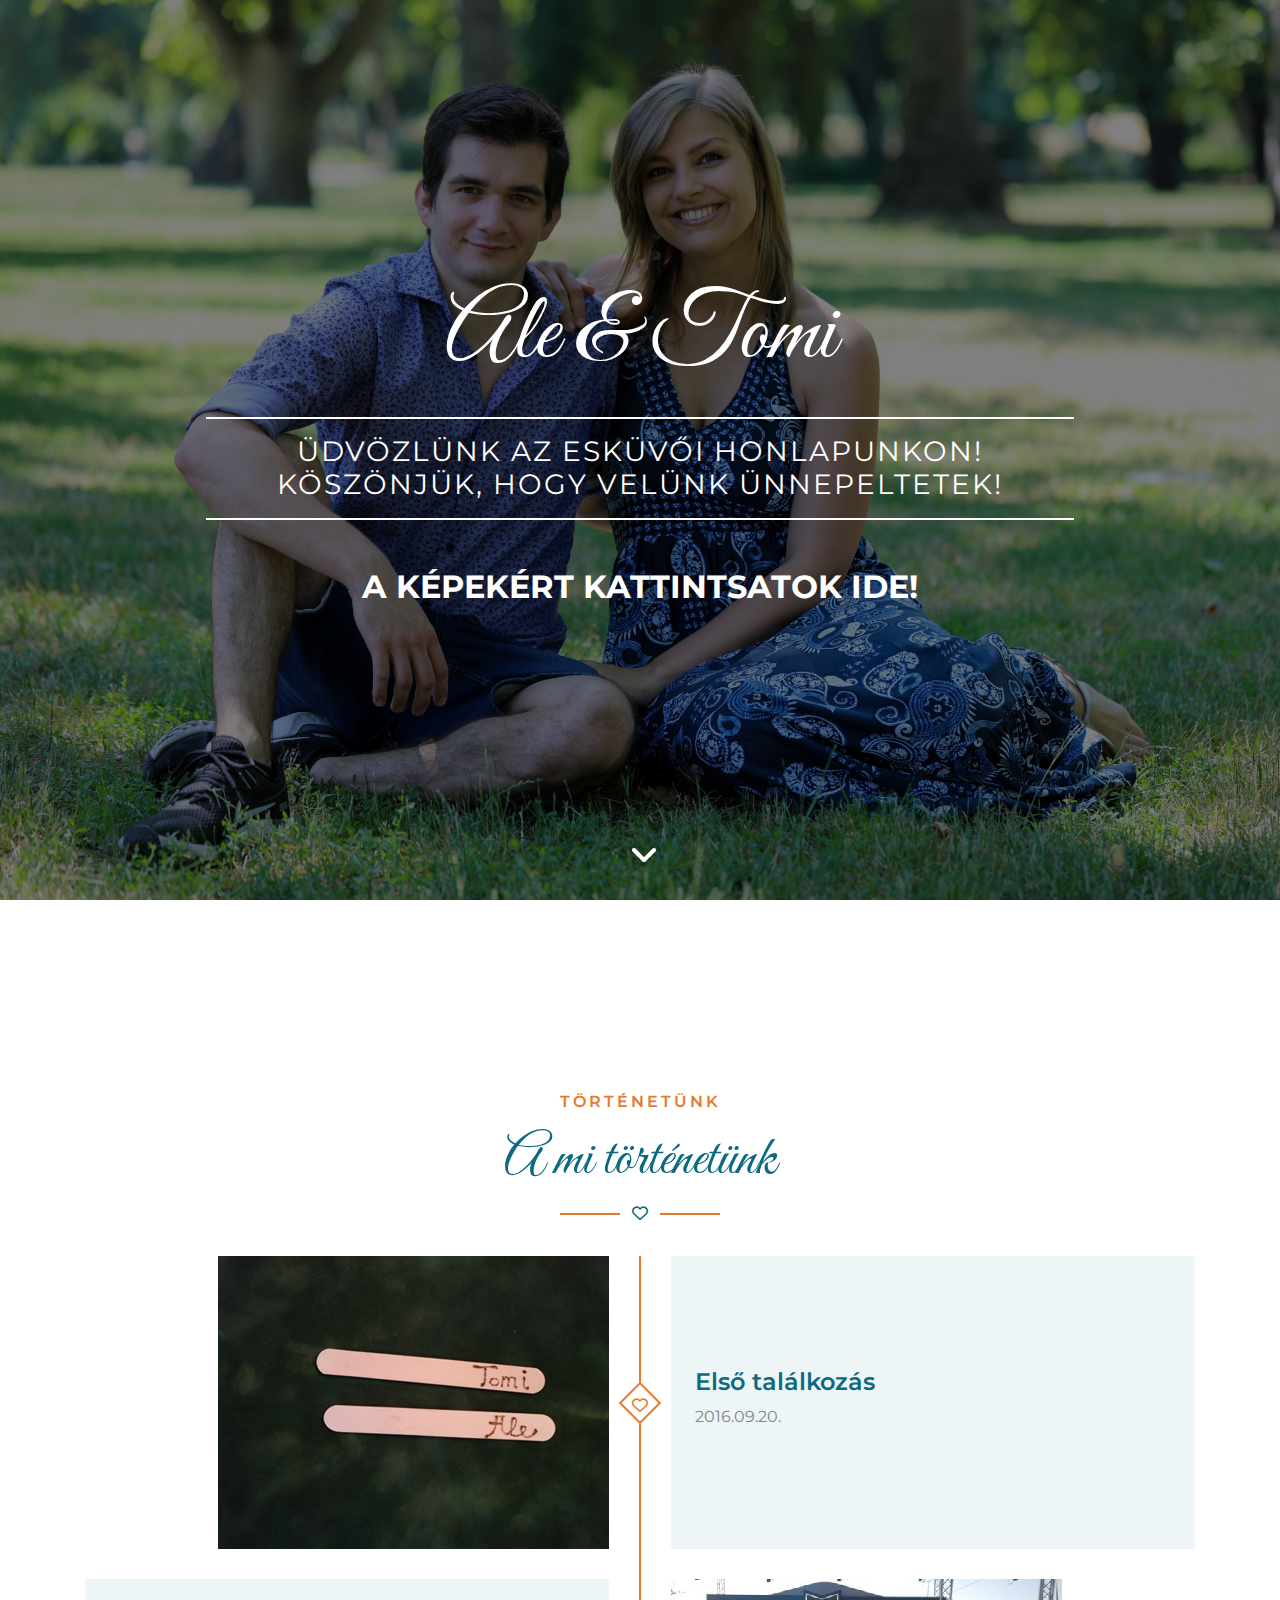
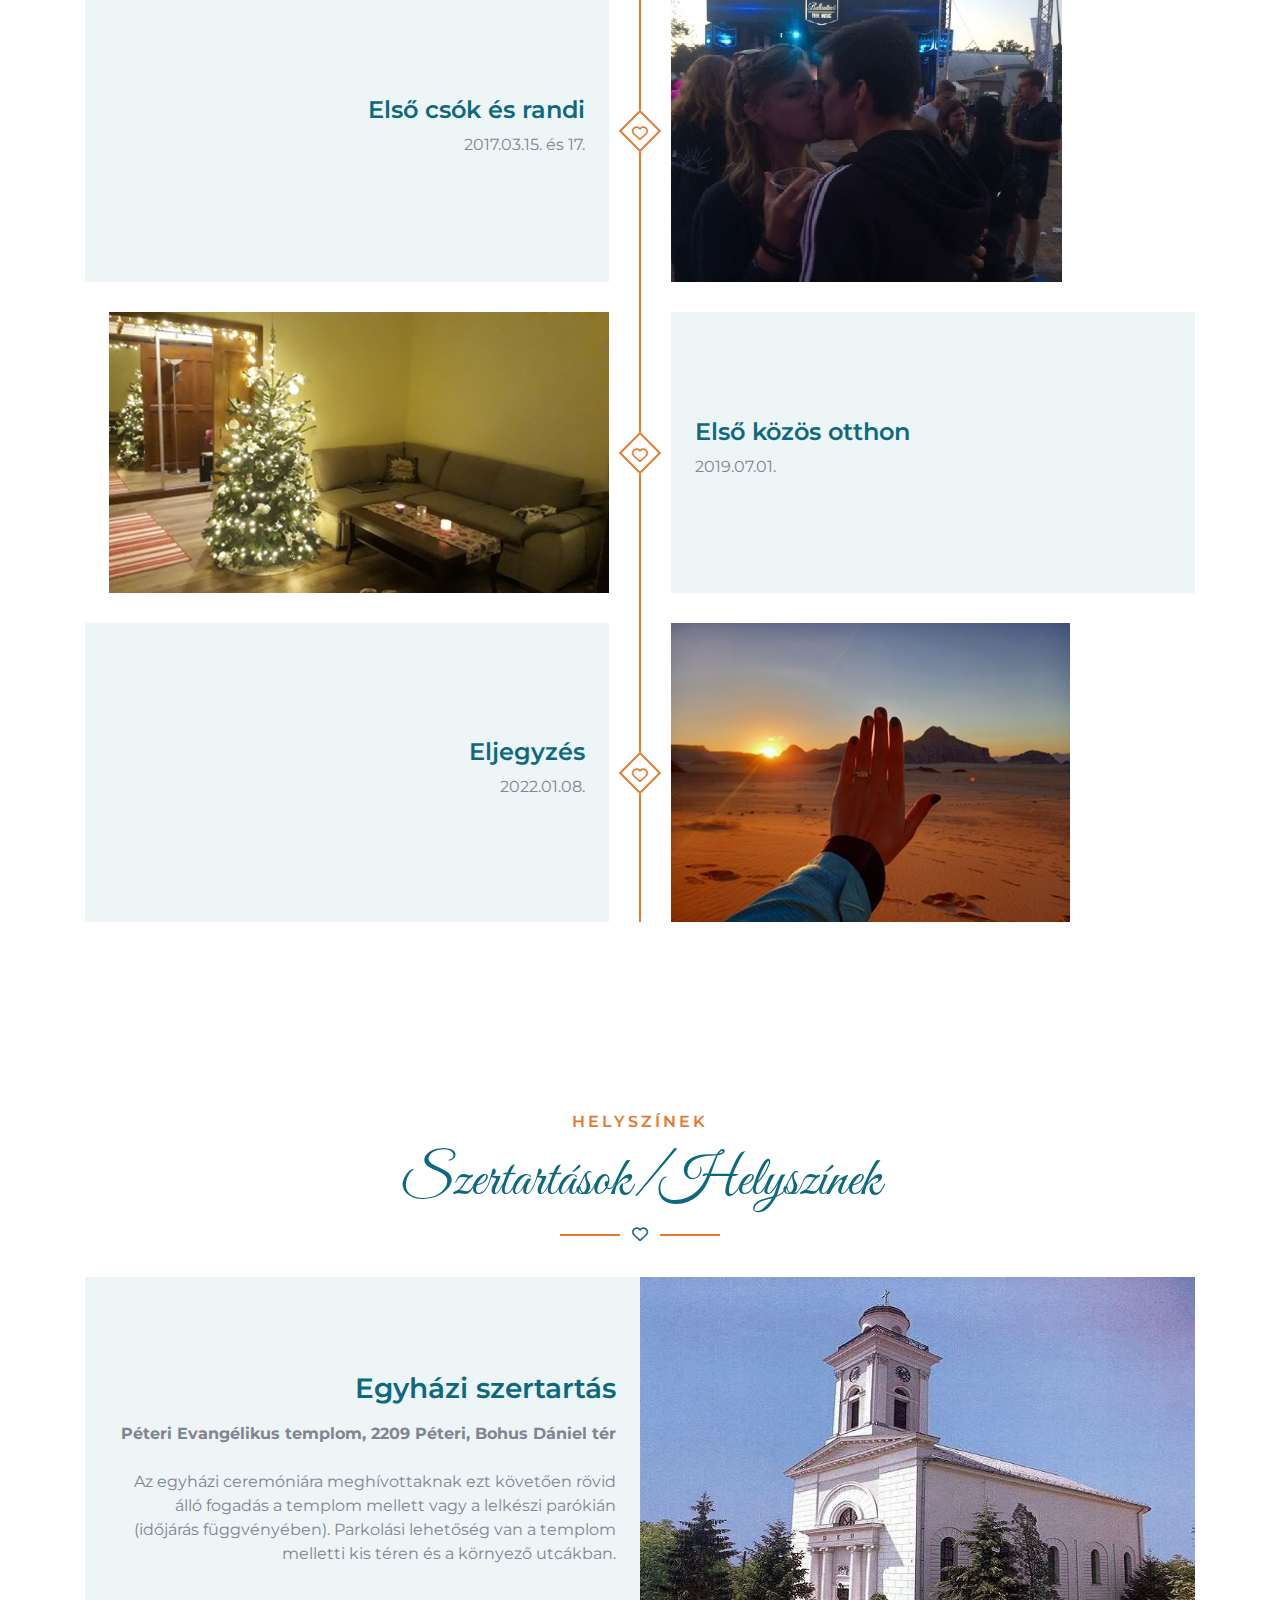
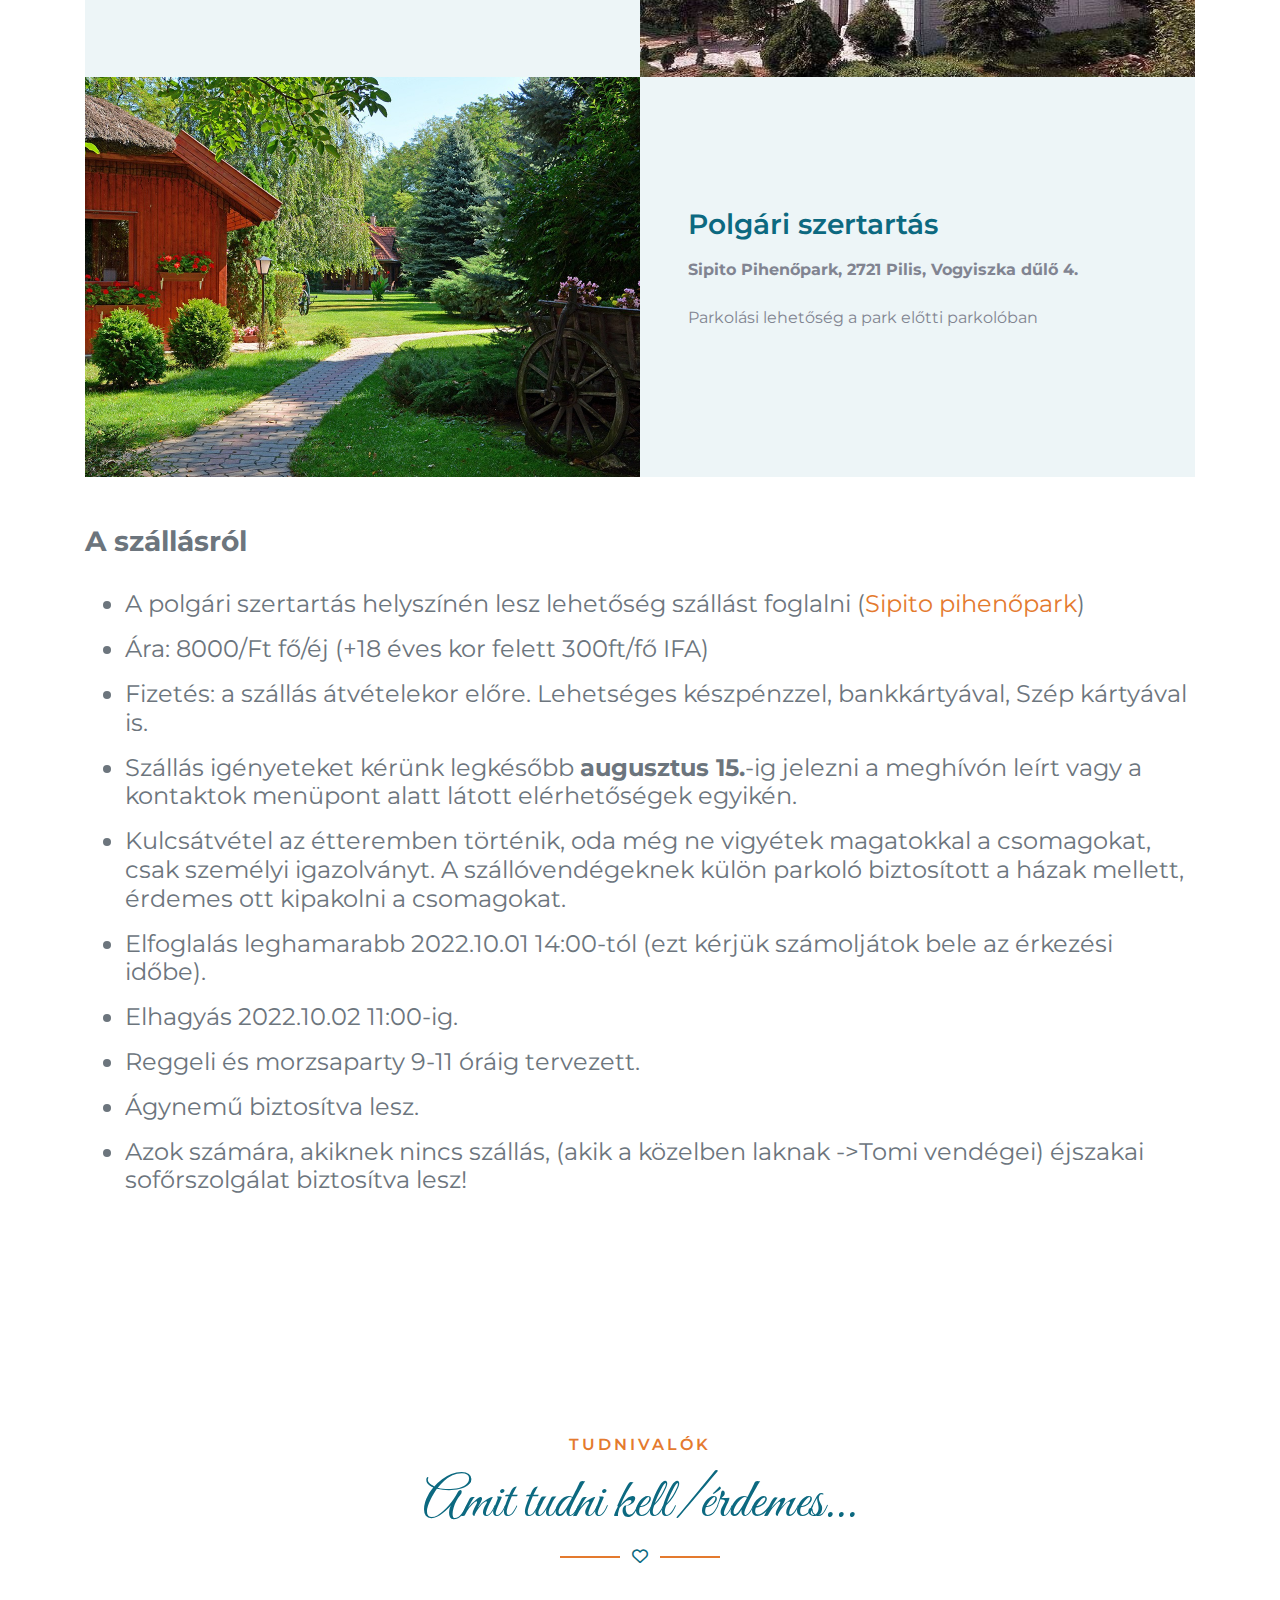
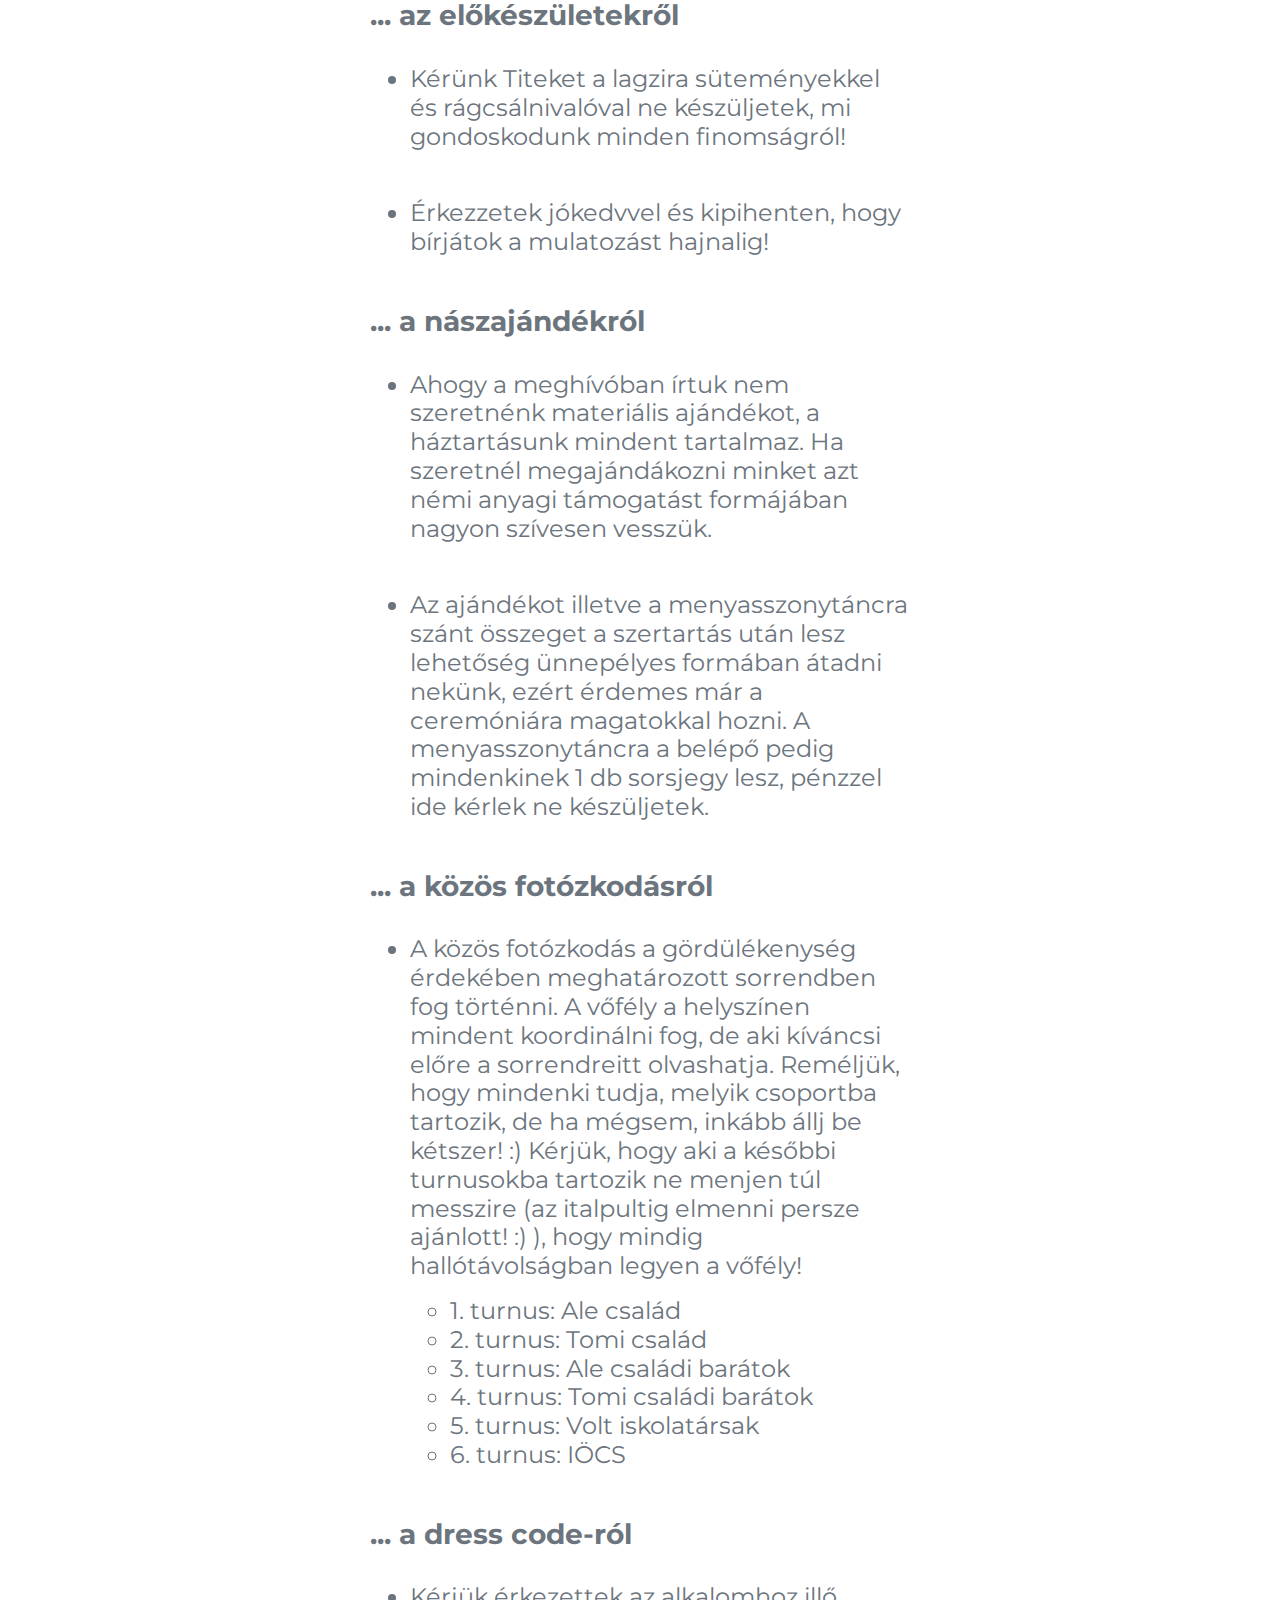
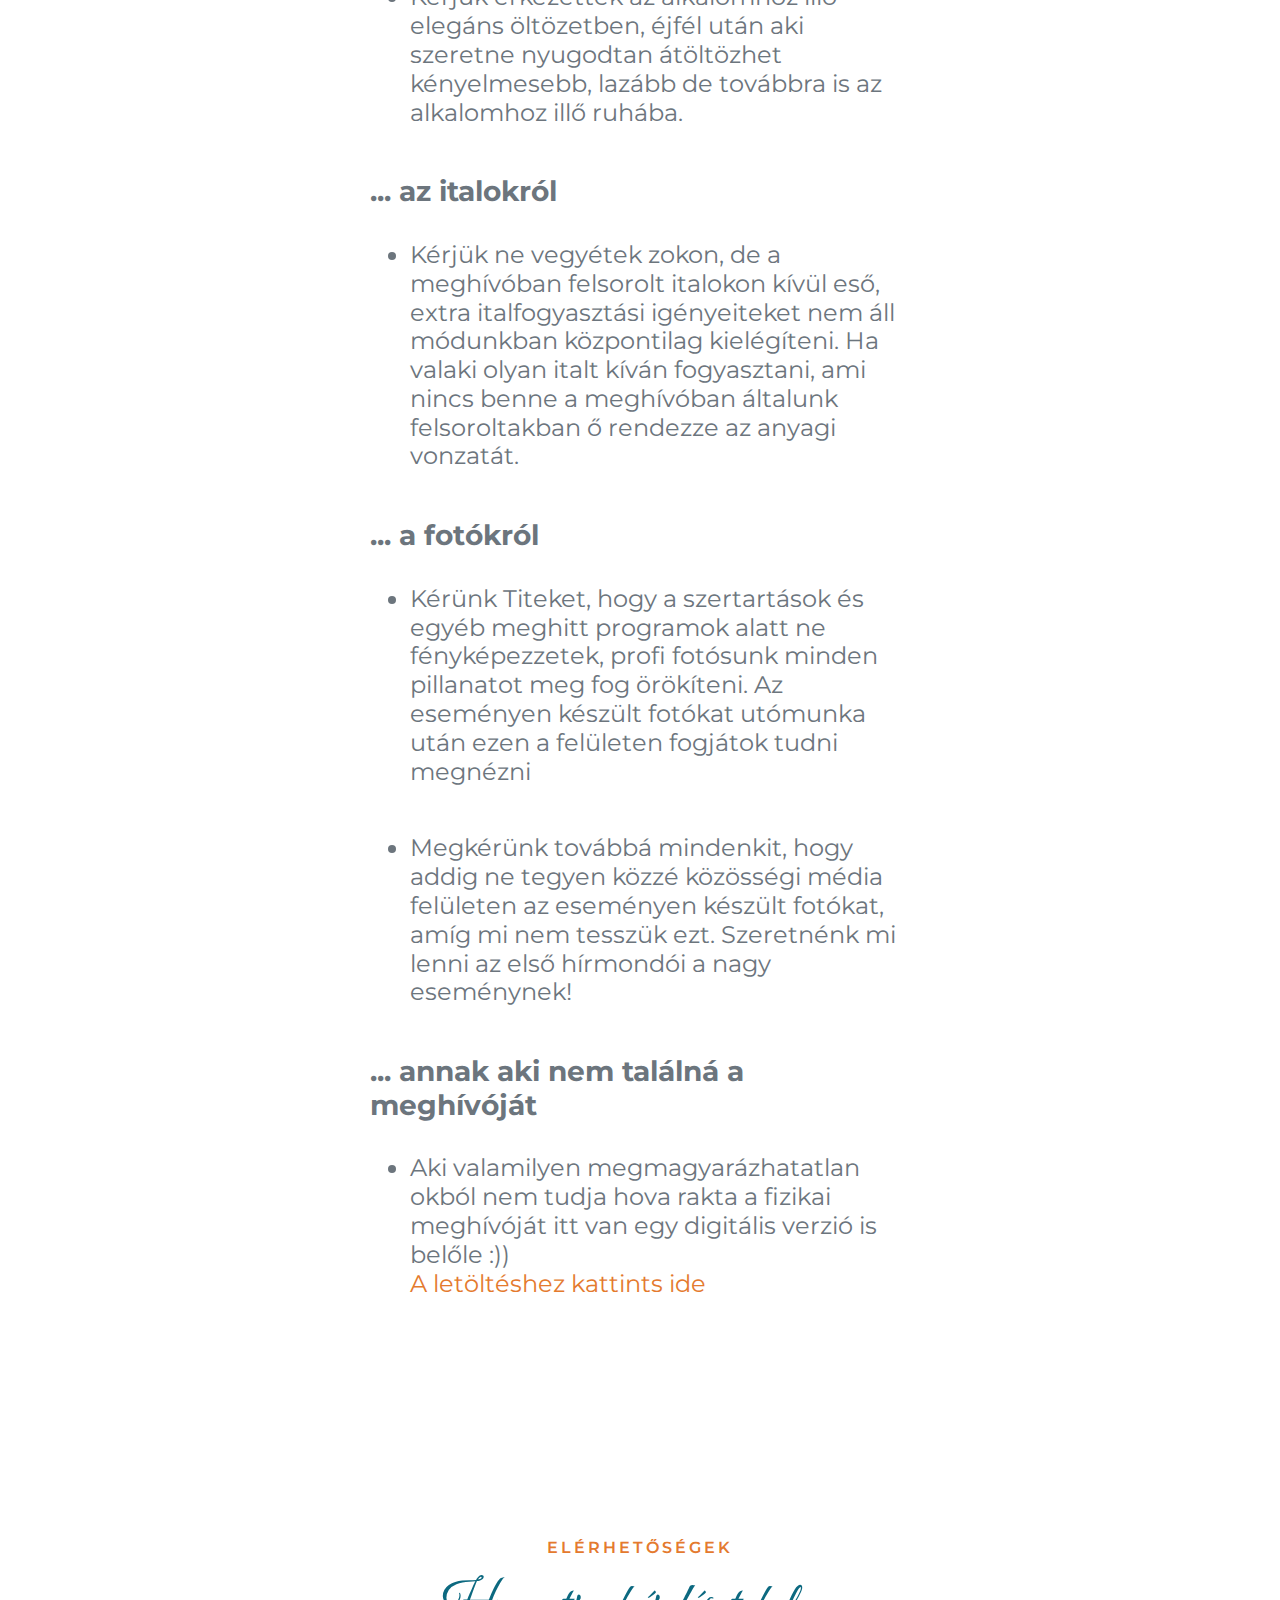
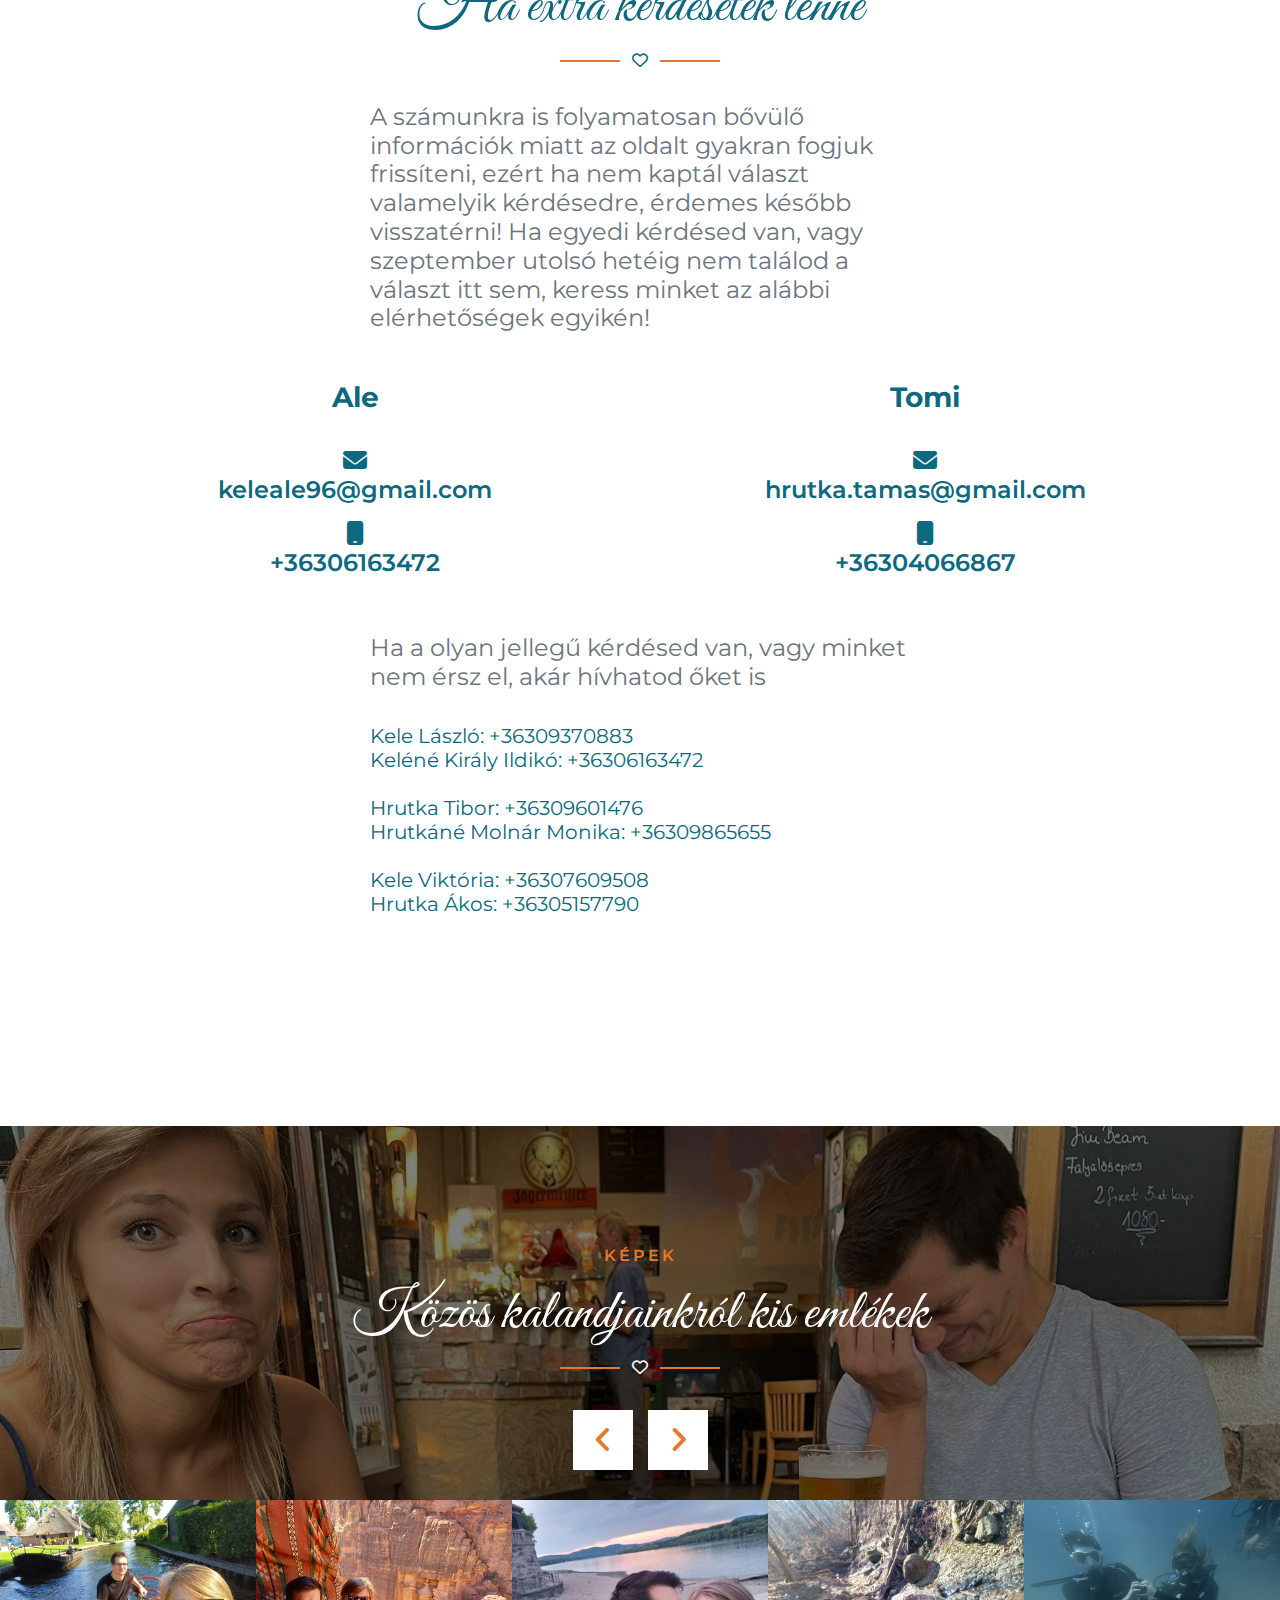
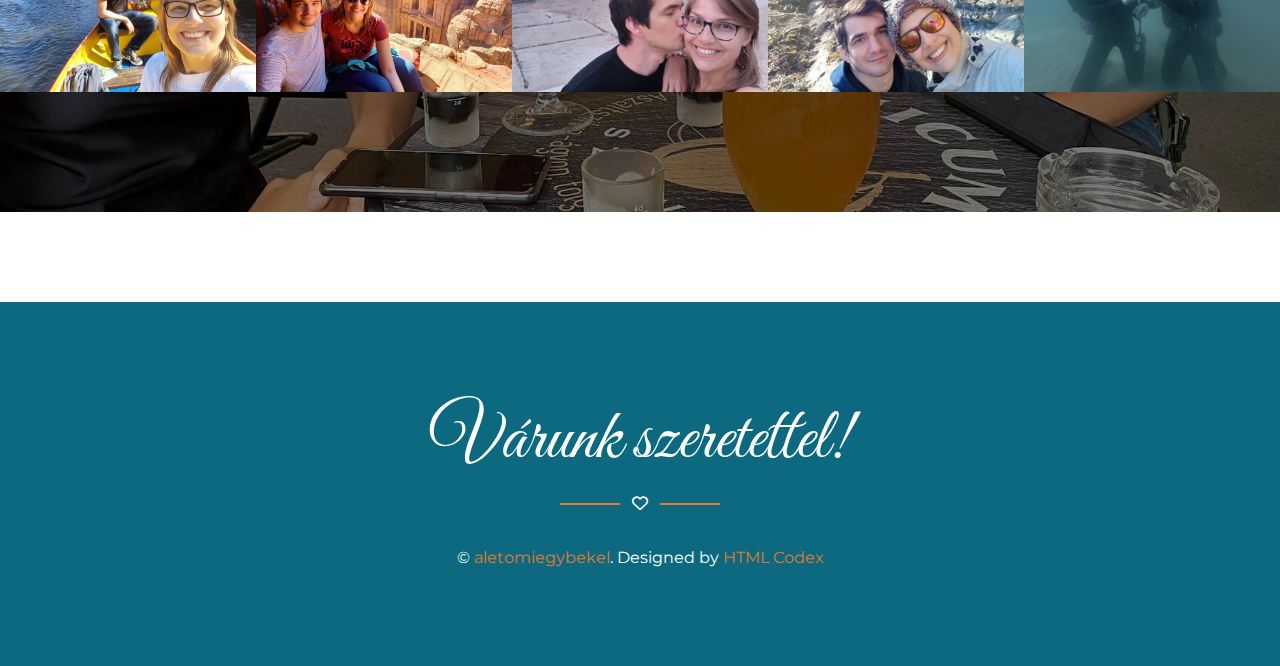
==== commit 67a4a69c: "Add pictures url" ====
--- a/preview.html
+++ b/preview.html
@@ -66,11 +66,14 @@
                             <div class="d-inline-block border-top border-bottom border-light py-3 px-4">
                                 <h3 class="text-uppercase font-weight-normal text-white m-0"
                                     style="letter-spacing: 2px;">Üdvözlünk az esküvői honlapunkon! Köszönjük, hogy
-                                    velünk ünnepeltek!</h3>
+                                    velünk ünnepeltetek!</h3>
                             </div>
                             <div>
-                                <h2 class="text-uppercase font-weight-bold text-white m-0 pt-5">Köszönjük, hogy velünk
-                                    ünnepeltetek!</h2>
+                                <a href="https://drive.google.com/drive/folders/1L6yXQcN3vxbbVcSHF_p_hu0wPX5MycIS?usp=sharing"
+                                    target="_blank">
+                                    <h2 class="text-uppercase font-weight-bold text-white m-0 pt-5">A Képekért
+                                        kattintsatok ide!</h2>
+                                </a>
                             </div>
                         </div>
                     </div>
